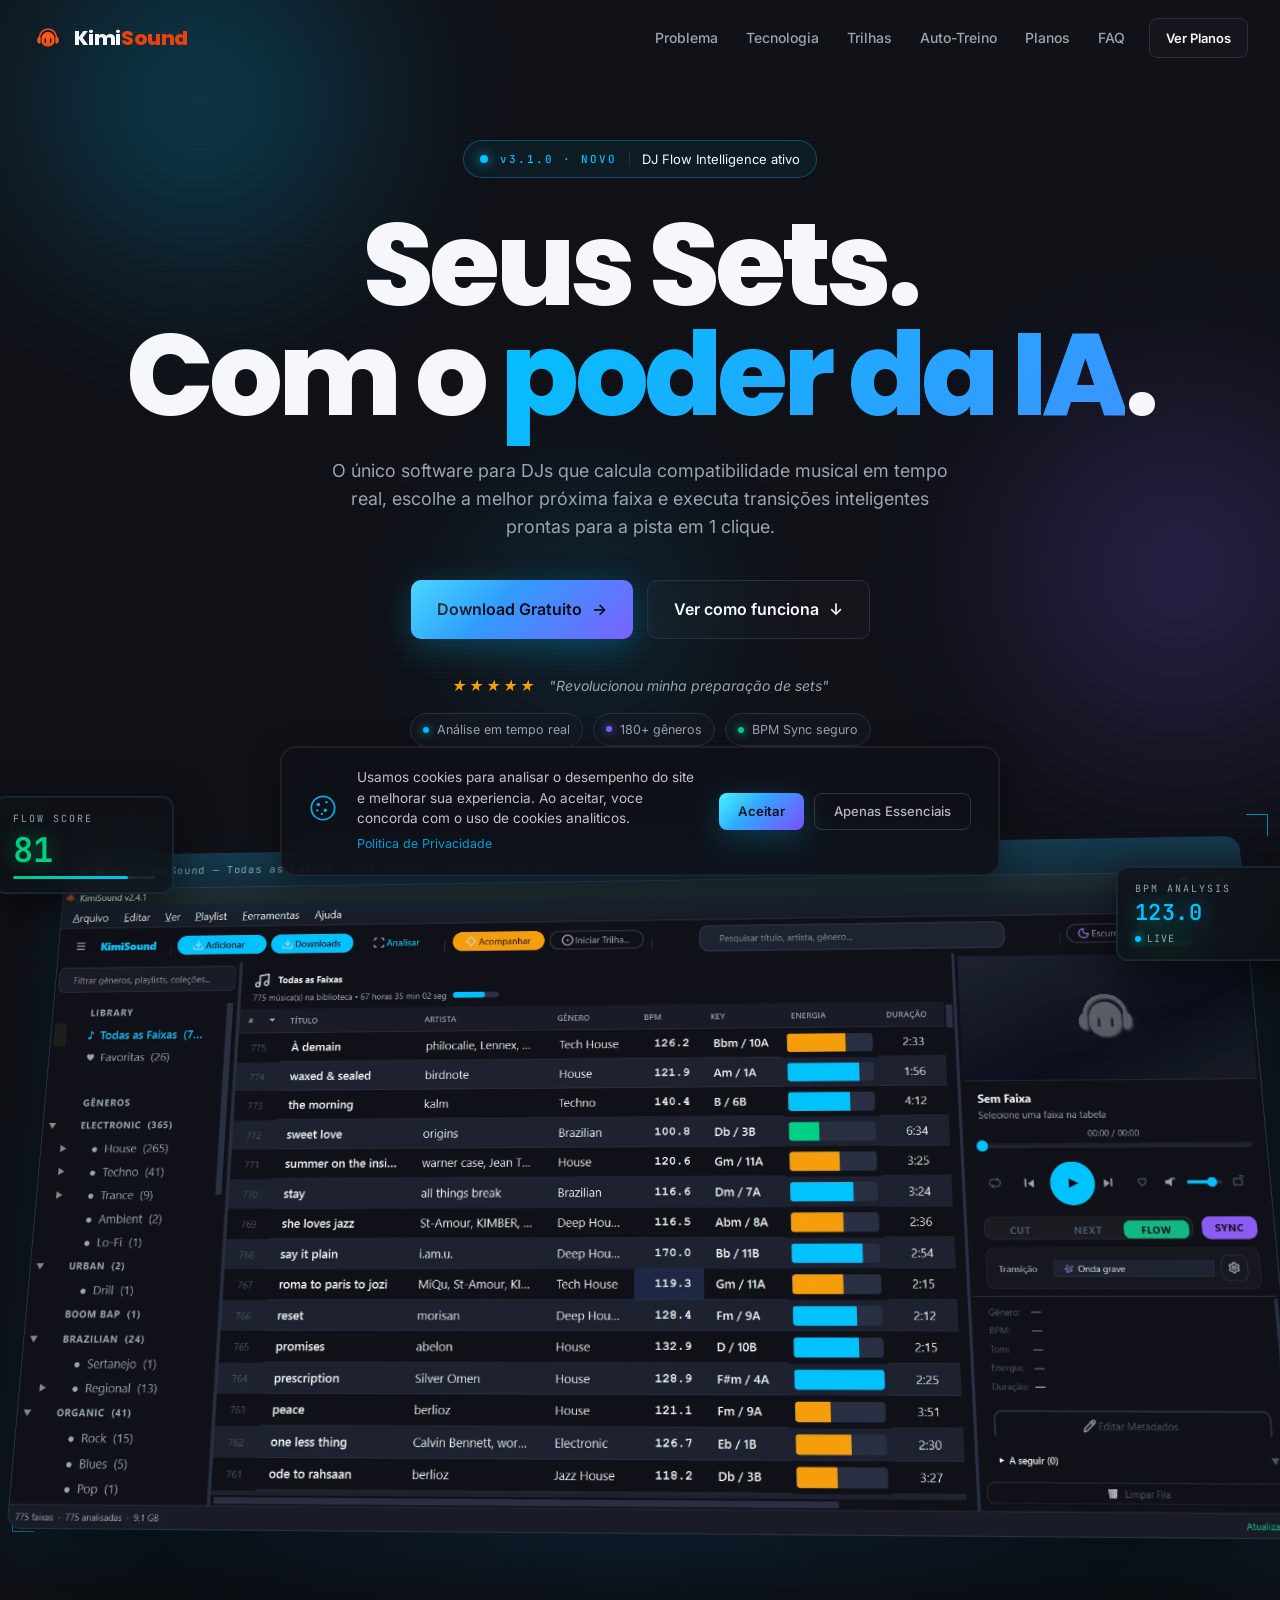
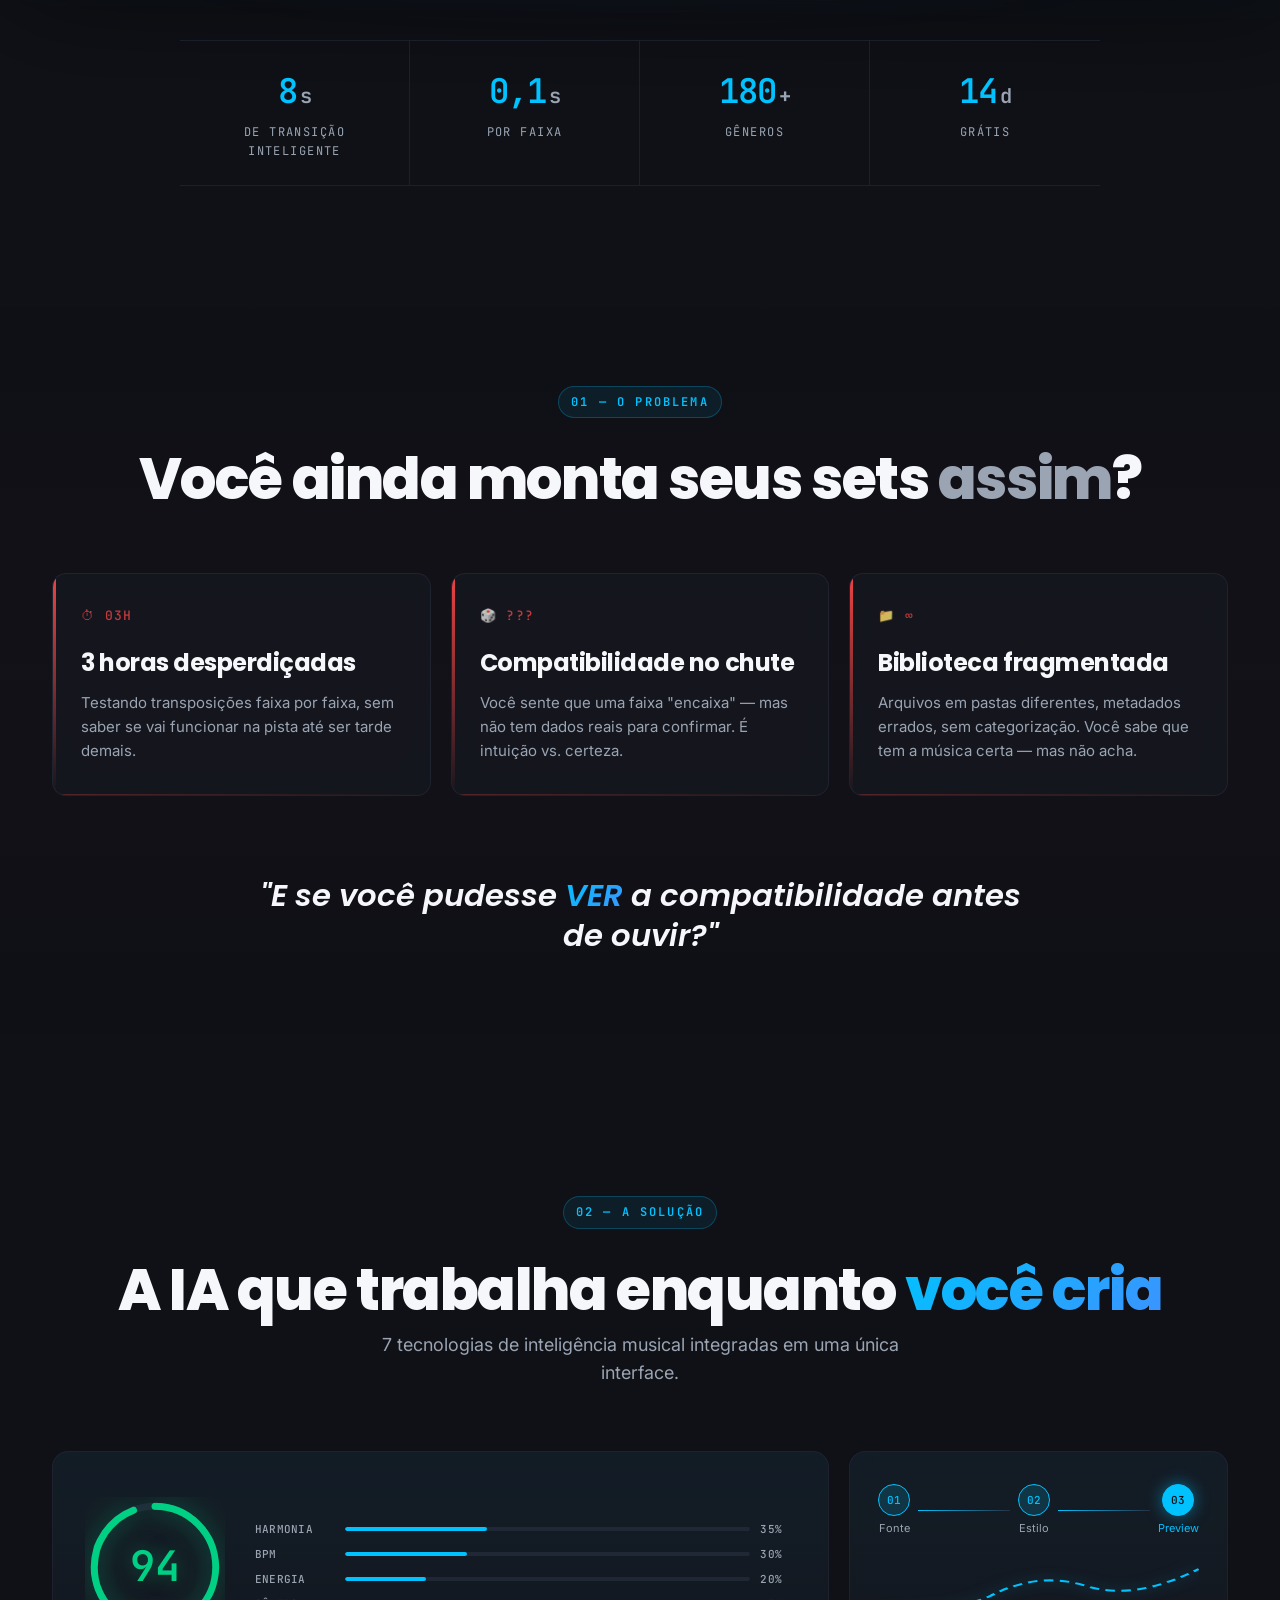
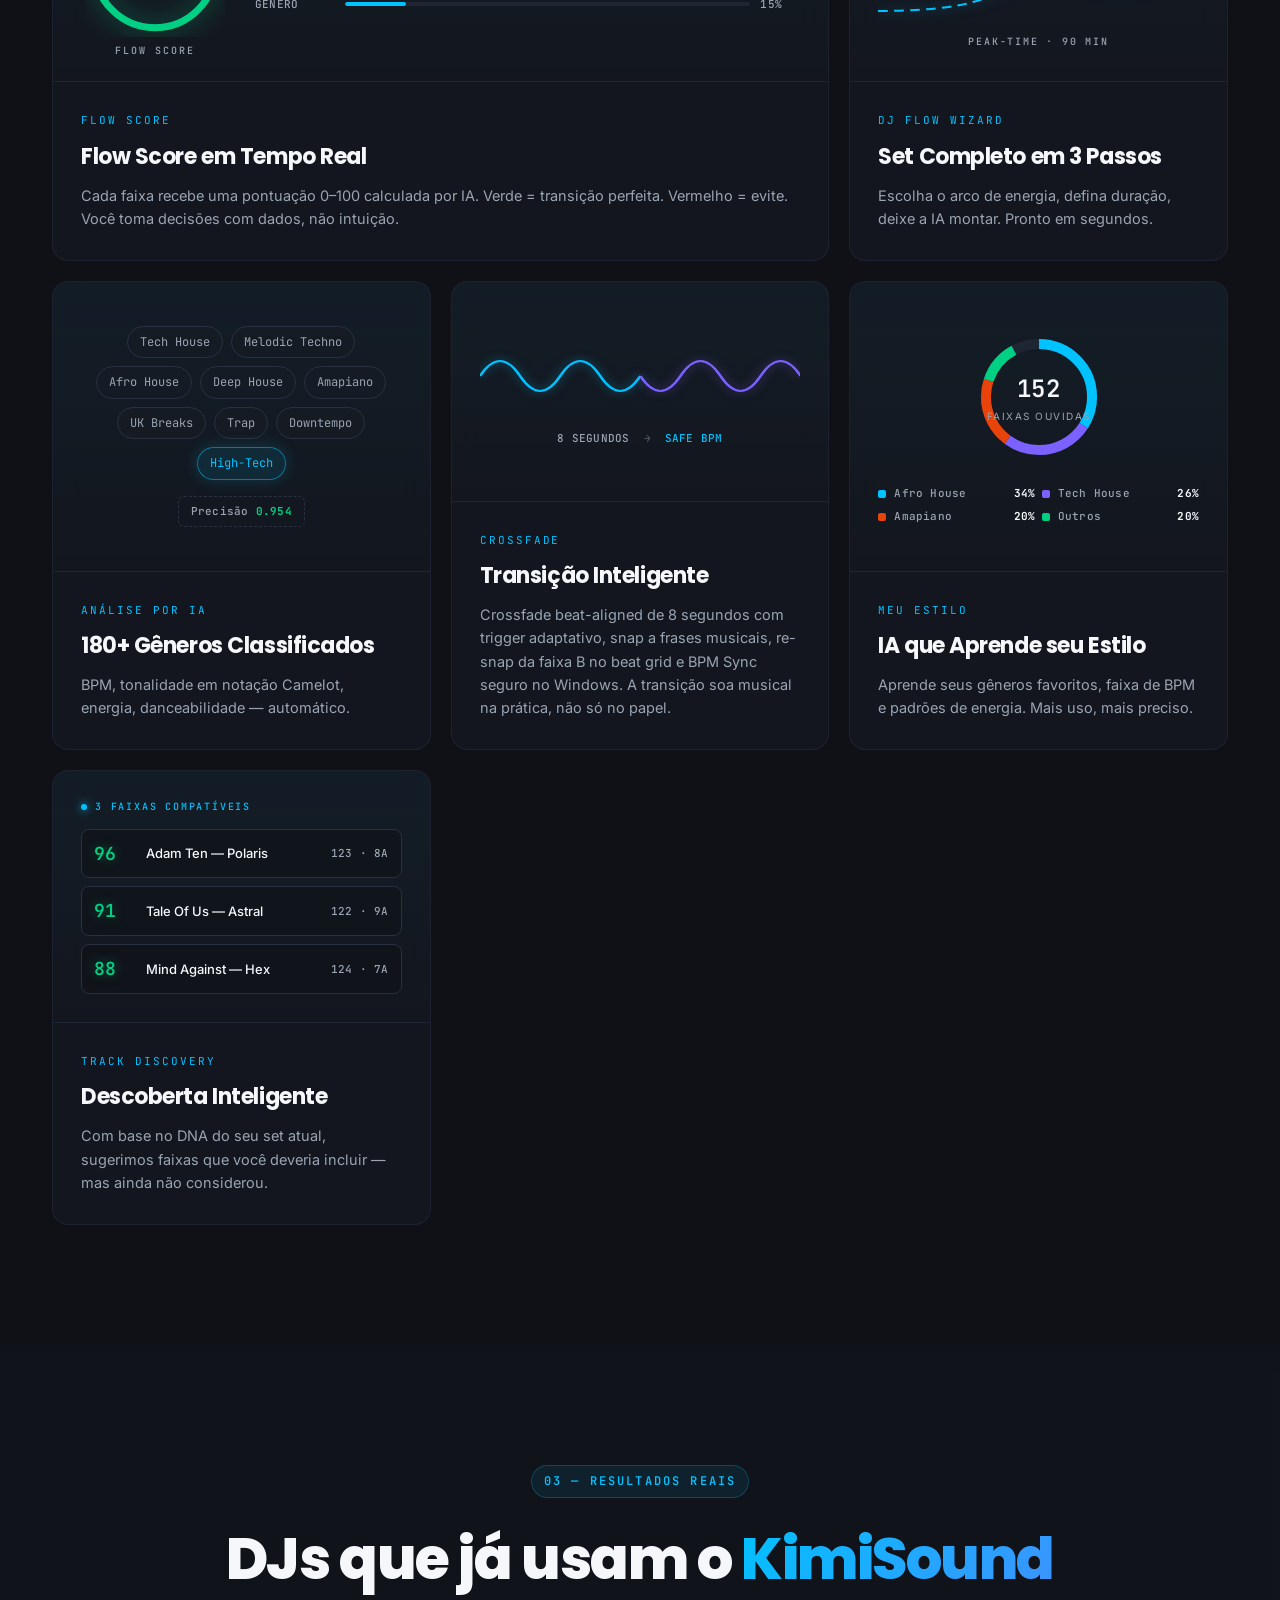
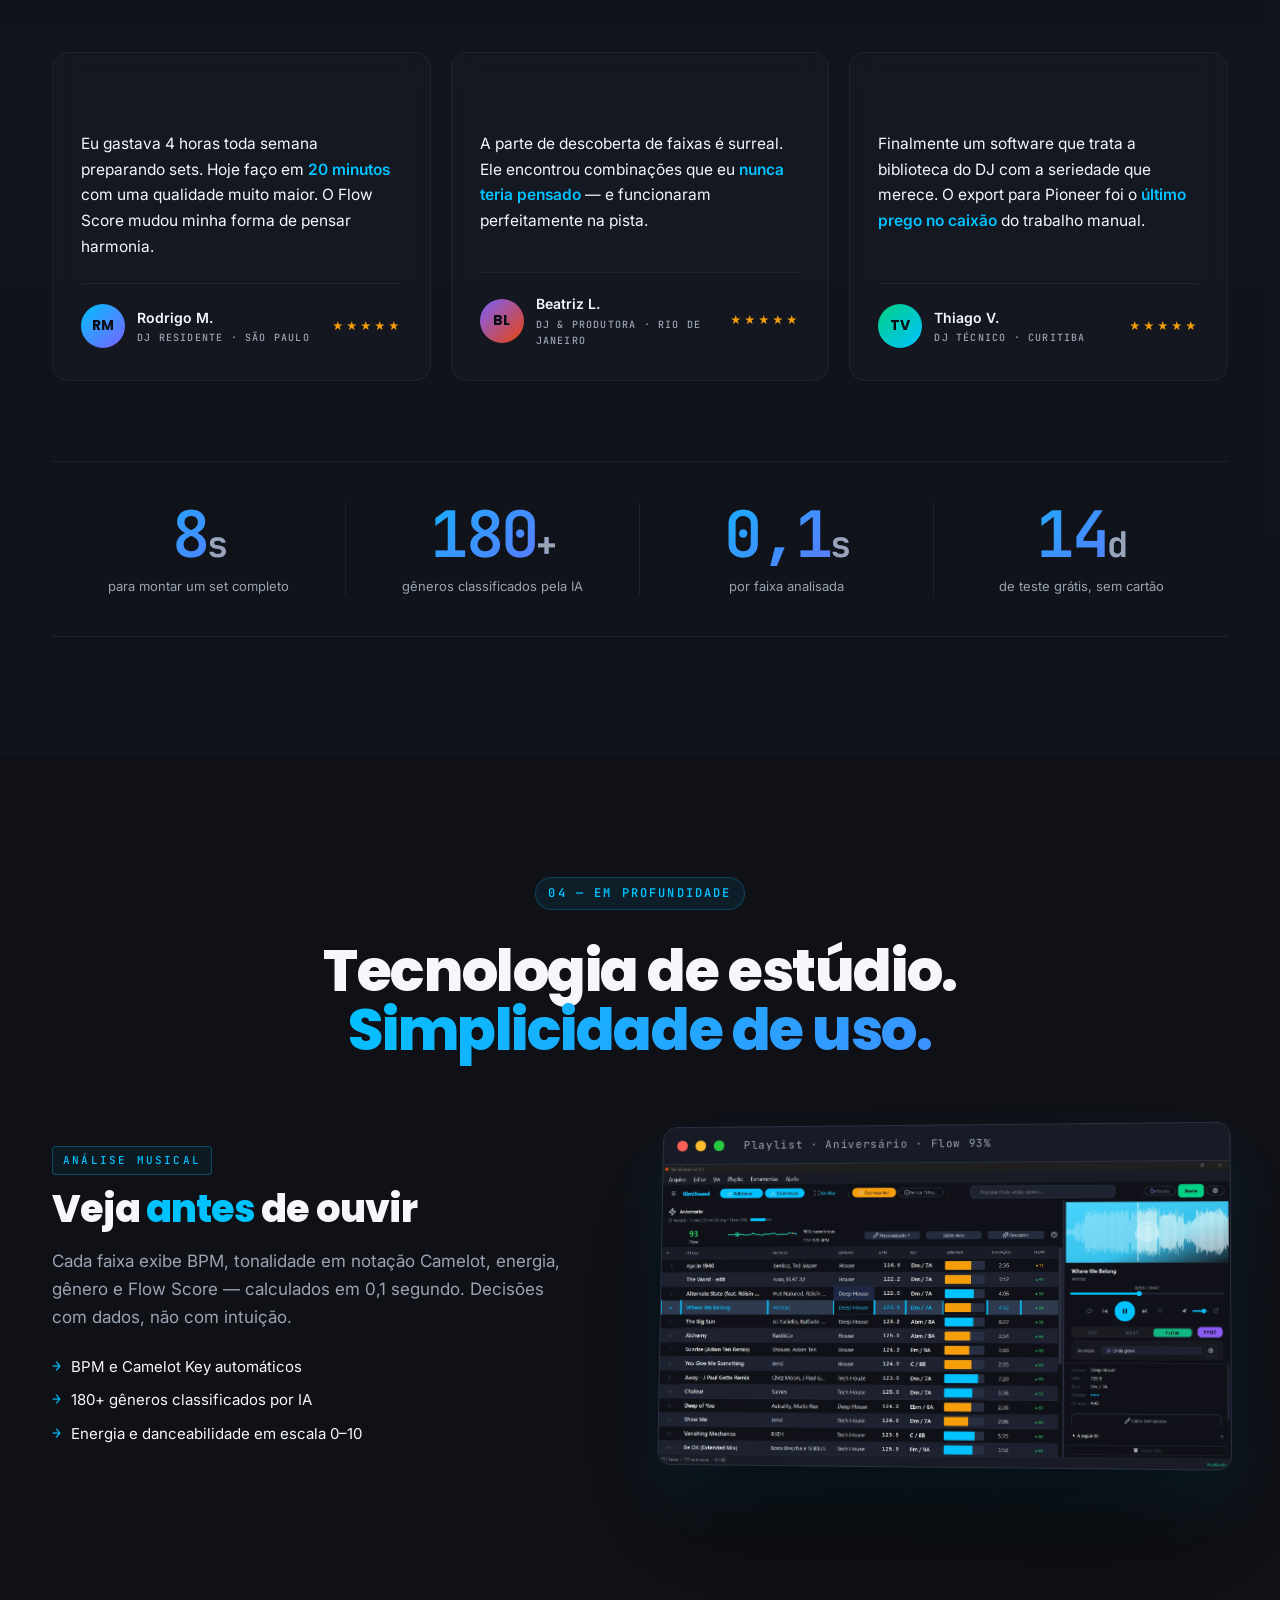
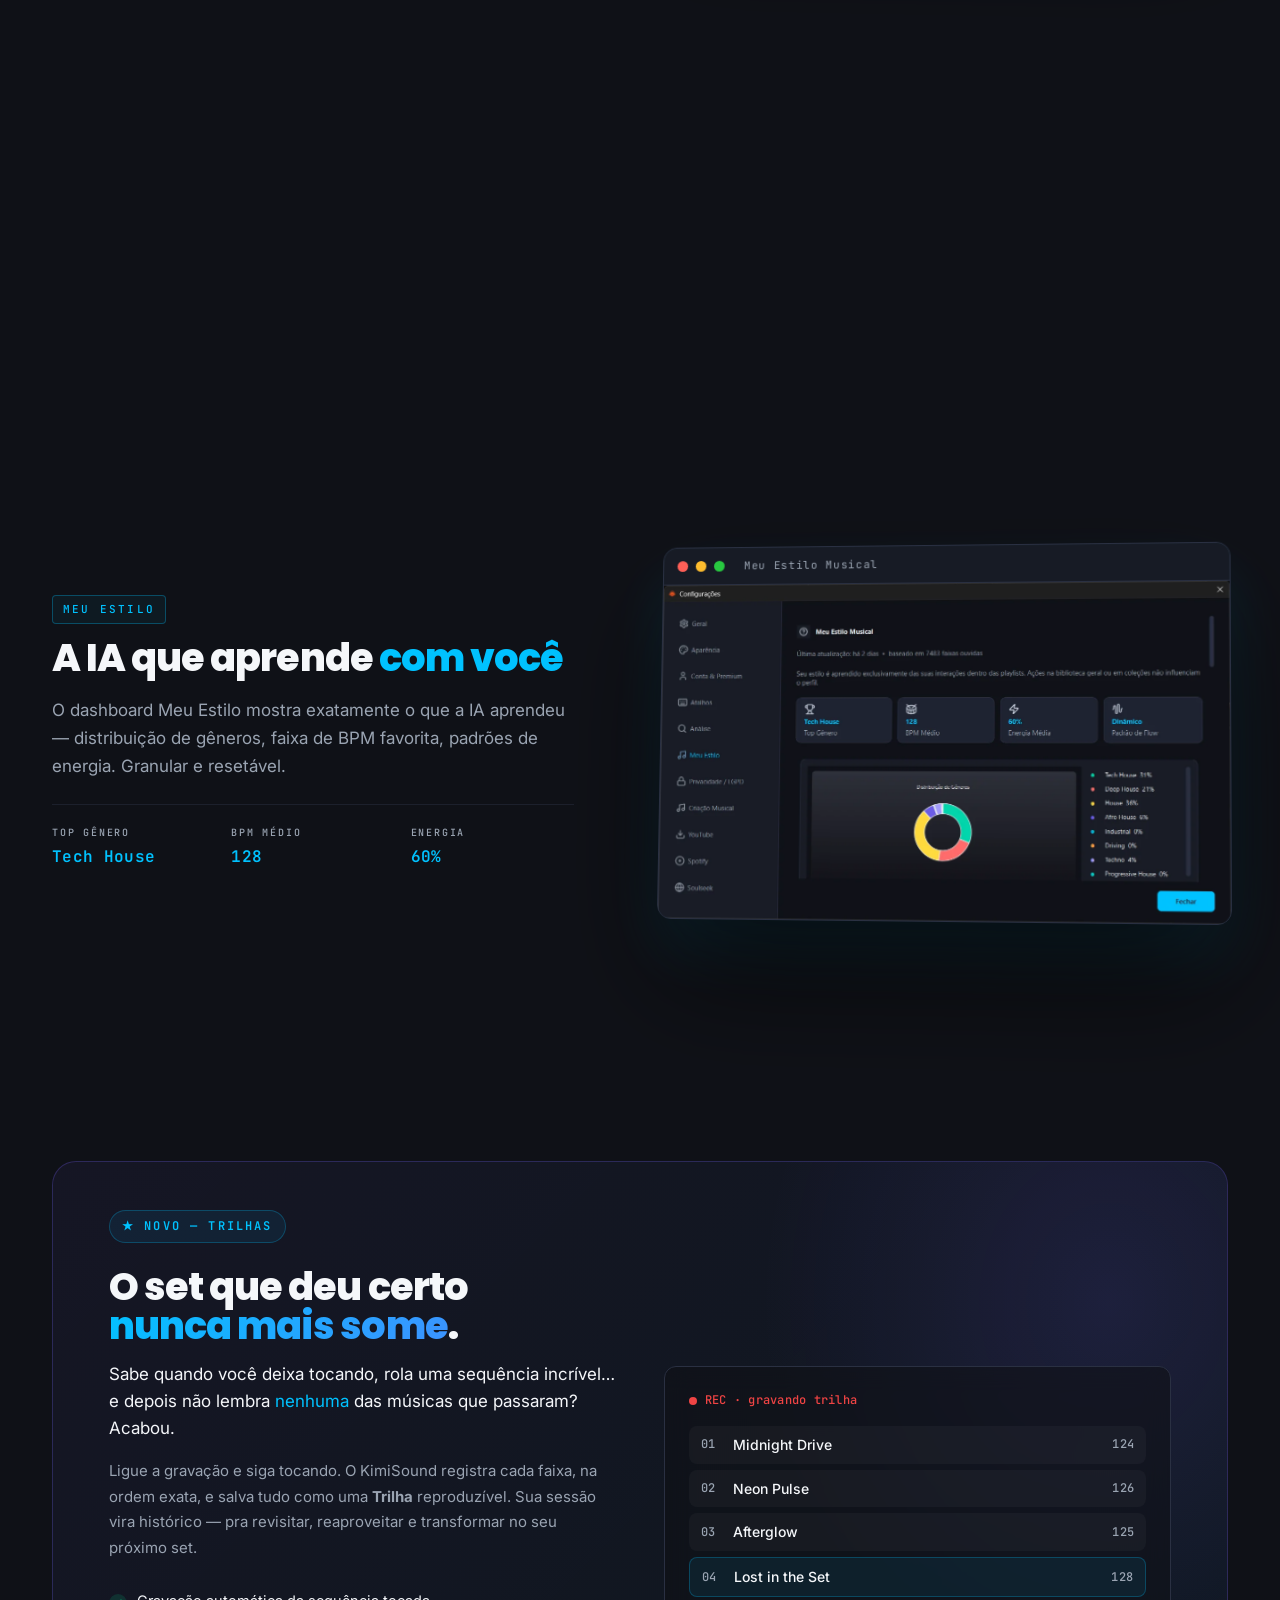
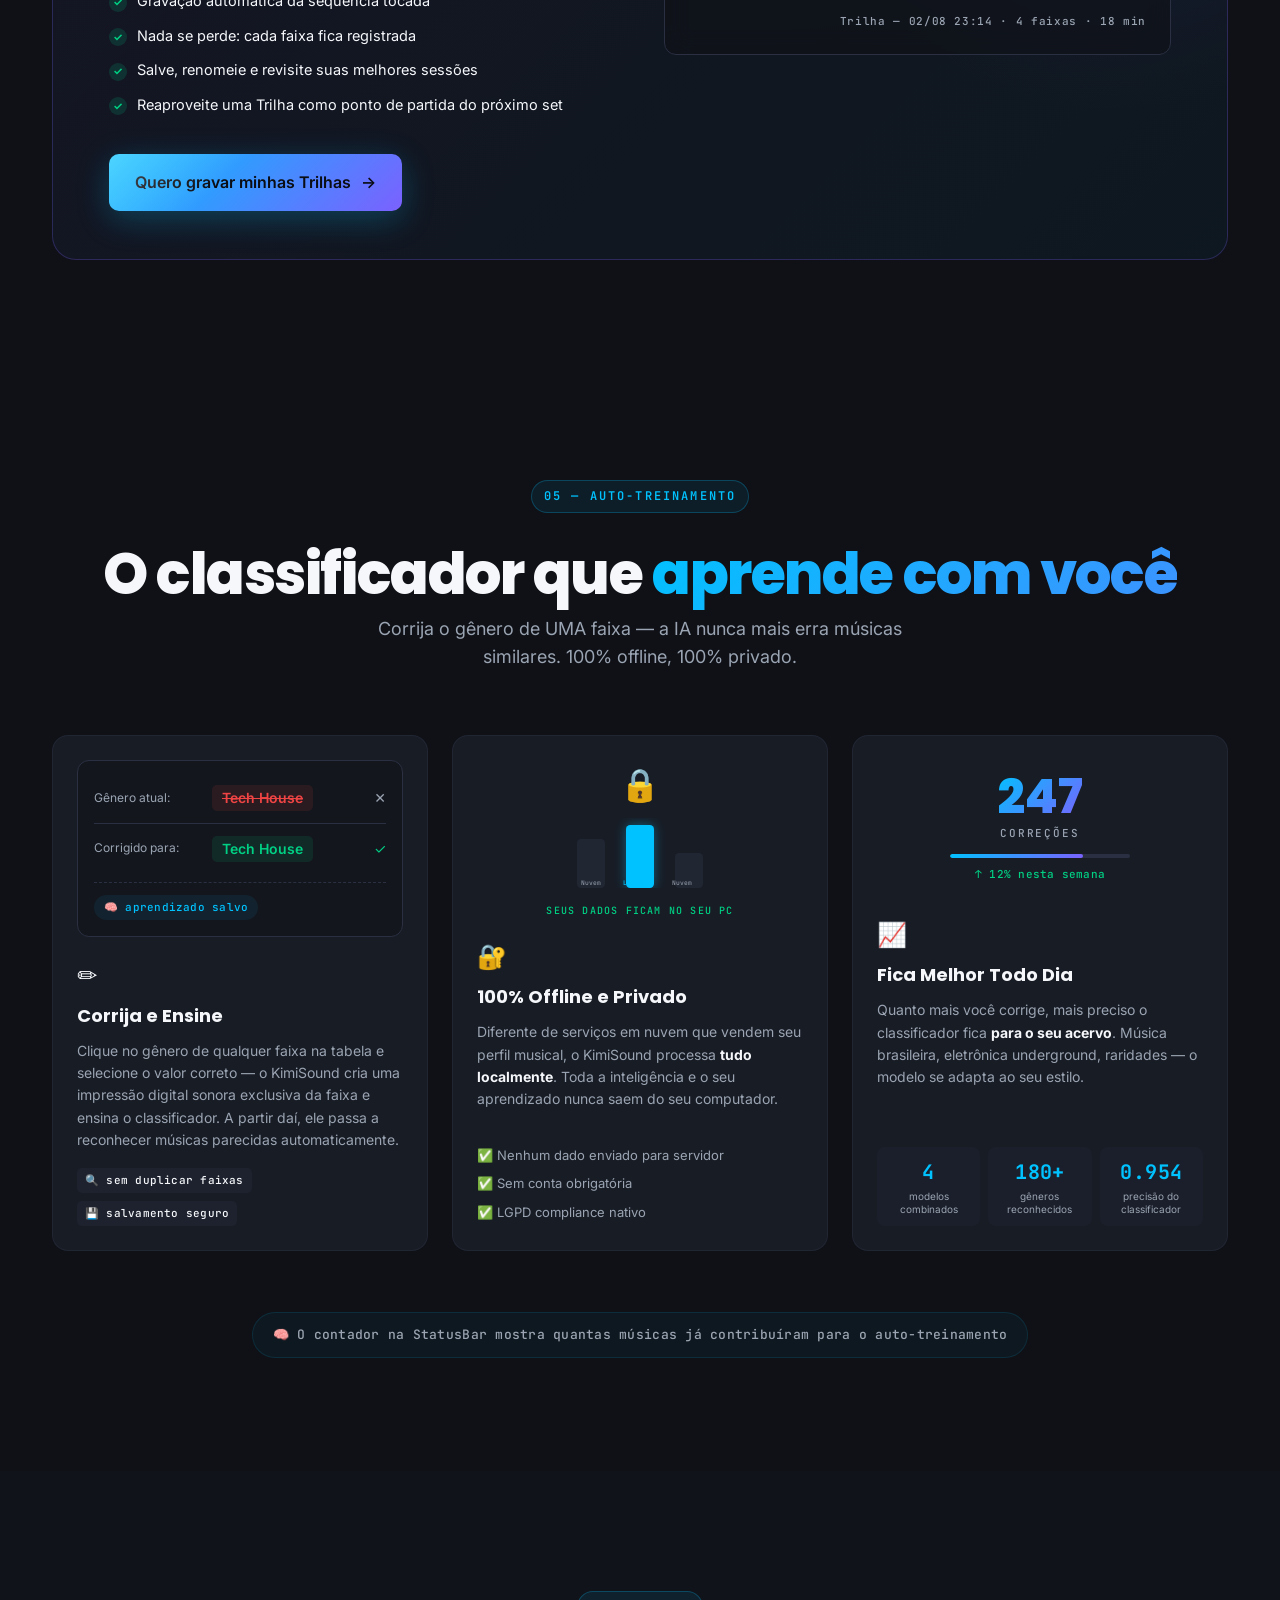
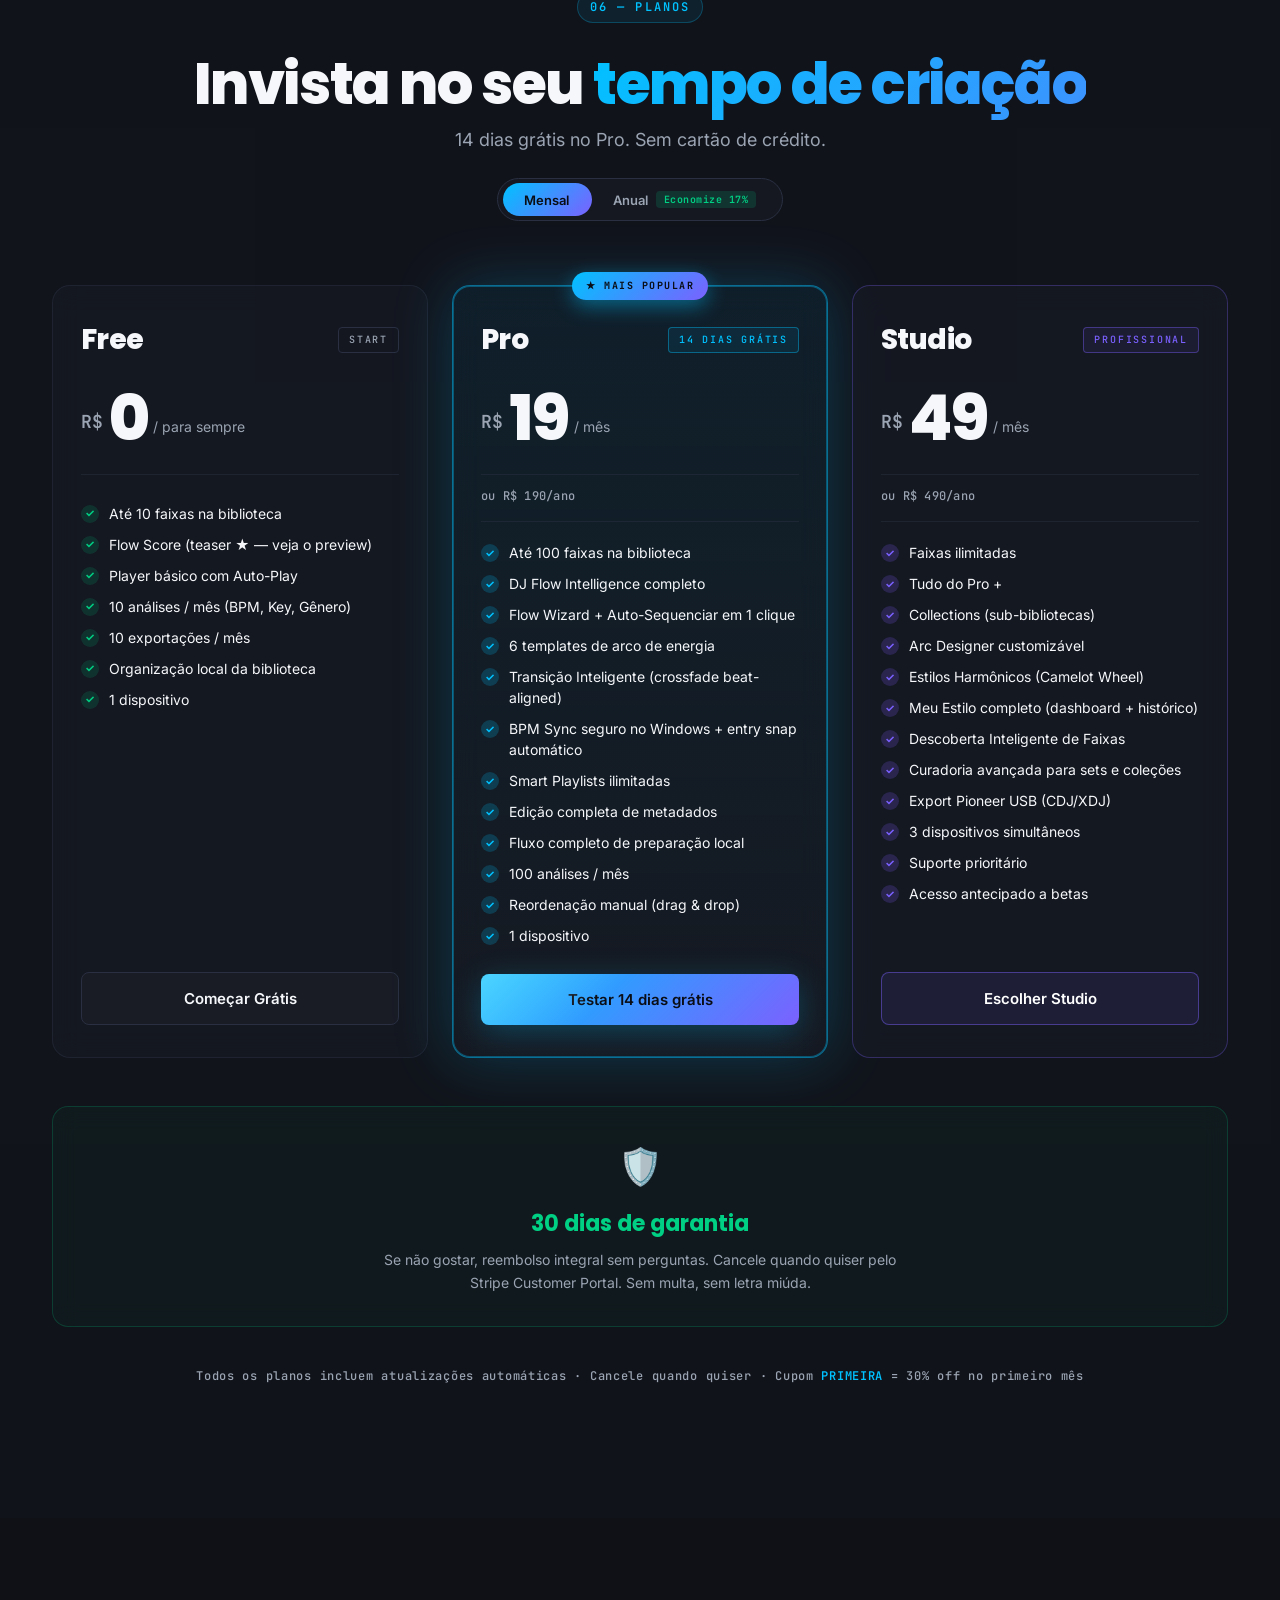
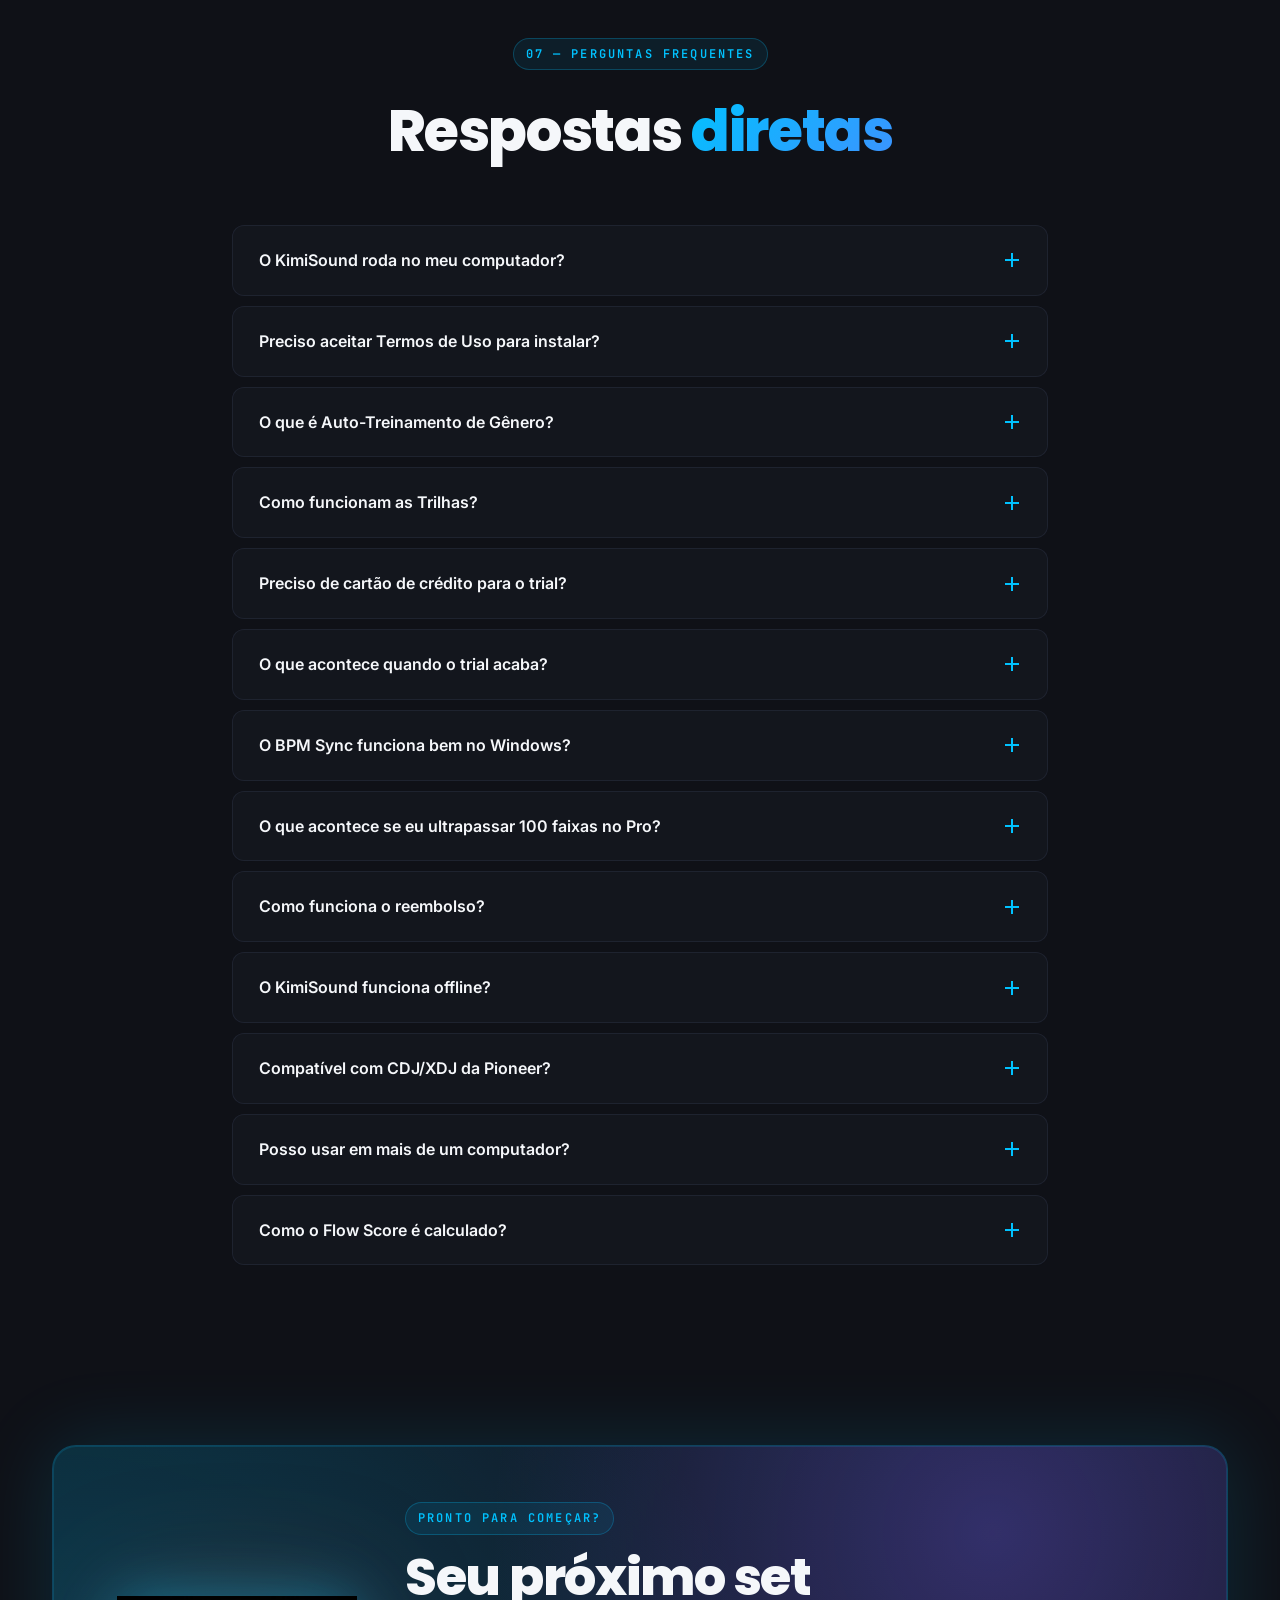
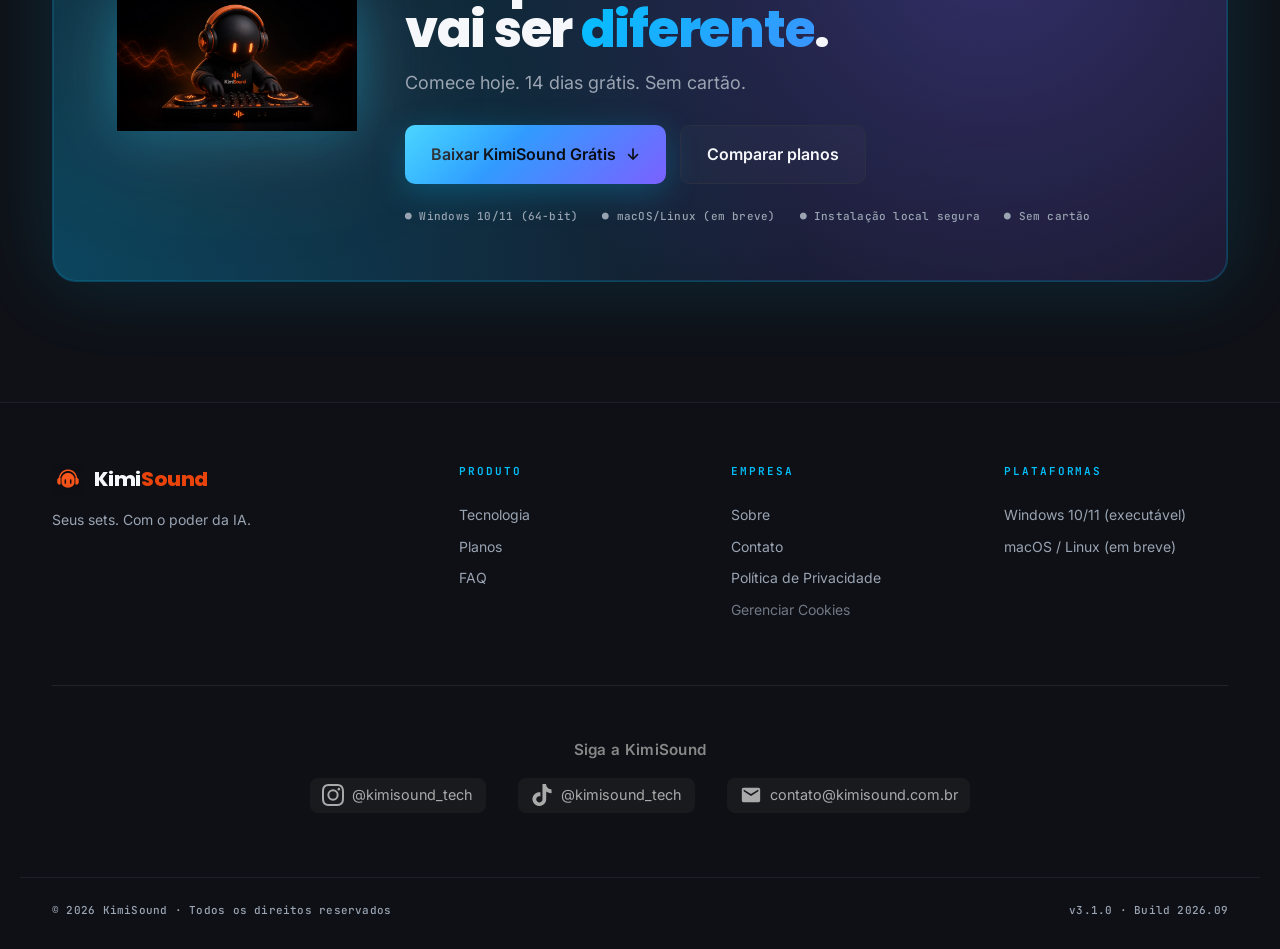
==== index.html @ faf92a6e "chore(release): bump v3.0.1 -> v3.1.0 (links download, badge e footer)" ====
<!doctype html>
<html lang="pt-BR">
<head>
<!-- Google Consent Mode v2 (LGPD compliant) -->
<script>
  window.dataLayer = window.dataLayer || [];
  function gtag(){dataLayer.push(arguments);}
  gtag('consent', 'default', {
    'analytics_storage': 'denied',
    'ad_storage': 'denied',
    'ad_user_data': 'denied',
    'ad_personalization': 'denied',
    'wait_for_update': 500
  });
  gtag('js', new Date());
  gtag('config', 'G-8N0QM0S1VJ', { 'anonymize_ip': true });
</script>
<script async src="https://www.googletagmanager.com/gtag/js?id=G-8N0QM0S1VJ"></script>
<meta charset="utf-8" />
<meta name="viewport" content="width=device-width, initial-scale=1" />
<title>KimiSound — Software Profissional de Gestão de Biblioteca e Mixagem para DJs</title>
<meta name="description" content="KimiSound é um software profissional para DJs com crossfade adaptativo, IA Flow Score, análise offline de 180+ gêneros e exportação de playlists. Gestão inteligente da biblioteca musical." />
<meta property="og:title" content="KimiSound — Software Profissional de Gestão de Biblioteca e Mixagem para DJs" />
<meta property="og:description" content="Crossfade adaptativo, IA Flow Score em tempo real, análise offline de BPM, tonalidade Camelot e 180+ gêneros. A ferramenta definitiva para preparação de sets." />
<meta property="og:type" content="website" />
<meta property="og:url" content="https://kimisound.com" />
<meta property="og:image" content="assets/mascot-icon.png" />
<meta name="twitter:card" content="summary_large_image" />
<link rel="icon" type="image/png" href="assets/mascot-icon.png" />
<link rel="preconnect" href="https://fonts.googleapis.com" />
<link rel="preconnect" href="https://fonts.gstatic.com" crossorigin />
<link rel="preload" as="style" href="https://fonts.googleapis.com/css2?family=Inter:wght@300;400;500;600;700&family=JetBrains+Mono:wght@500;600&family=Poppins:wght@400;600;700;800&display=swap" />
<link href="https://fonts.googleapis.com/css2?family=Inter:wght@300;400;500;600;700&family=JetBrains+Mono:wght@500;600&family=Poppins:wght@400;600;700;800&display=swap" rel="stylesheet" media="print" onload="this.media='all'" />
<noscript><link href="https://fonts.googleapis.com/css2?family=Inter:wght@300;400;500;600;700&family=JetBrains+Mono:wght@500;600&family=Poppins:wght@400;600;700;800&display=swap" rel="stylesheet" /></noscript>
<link rel="stylesheet" href="styles.css" />
  <meta name="theme-color" content="#0F1117" />
</head>
<body>

<!-- floating background atmosphere -->
<div class="atmosphere" aria-hidden="true">
  <div class="grid-overlay"></div>
  <div class="orb orb-cyan"></div>
  <div class="orb orb-purple"></div>
  <div class="orb orb-cyan-sm"></div>
  <div class="scanline"></div>
</div>

<!-- sticky nav -->
<header class="nav" id="nav">
  <a class="brand" href="#top">
    <img loading="lazy" src="assets/mascot-icon.webp" alt="" class="brand-mark" />
    <span class="brand-word"><span class="kimi">Kimi</span><span class="sound">Sound</span></span>
  </a>
  <nav class="nav-links" aria-label="Primário">
    <a href="#problema">Problema</a>
    <a href="#tecnologia">Tecnologia</a>
    <a href="#trilhas">Trilhas</a>
    <a href="#auto-treinamento">Auto-Treino</a>
    <a href="#planos">Planos</a>
    <a href="#faq">FAQ</a>
  </nav>
  <div class="nav-cta">
    <a href="#planos" class="btn btn-ghost btn-sm">Ver Planos</a>
  </div>
  <button class="nav-toggle" aria-label="Menu" id="navToggle">
    <span></span><span></span><span></span>
  </button>
</header>

<main id="top">

<!-- ============ HERO ============ -->
<section class="hero">
  <div class="hero-shell">

    <div class="hero-badge reveal">
      <span class="pulse-dot"></span>
      <span class="mono" id="version-badge">v3.1.0 · NOVO</span>
      <span class="badge-sep"></span>
      <span>DJ Flow Intelligence ativo</span>
    </div>

    <h1 class="hero-headline reveal" style="--d:.05s">
      <span class="line">Seus Sets.</span>
      <span class="line">Com o <span class="grad">poder da IA</span>.</span>
    </h1>

    <p class="hero-sub reveal" style="--d:.15s">
      O único software para DJs que calcula compatibilidade musical
      em tempo real, escolhe a melhor próxima faixa e executa transições
      inteligentes prontas para a pista em 1 clique.
    </p>

    <div class="hero-ctas reveal" style="--d:.25s">
      <a href="https://github.com/victoryan7/landing-page-kimisound/releases/download/v3.1.0/KimiSound-Setup-3.1.0.exe" target="_blank" rel="noopener" class="btn btn-primary btn-lg download-link">
        <span>Download Gratuito</span>
        <span class="btn-arrow">→</span>
      </a>
      <a href="#tecnologia" class="btn btn-ghost btn-lg">Ver como funciona <span class="arr-down">↓</span></a>
    </div>

    <div class="hero-proof reveal" style="--d:.35s">
      <div class="proof-quote">
        <span class="stars">★★★★★</span>
        <span>"Revolucionou minha preparação de sets"</span>
      </div>
      <div class="proof-chips">
        <span class="chip"><span class="chip-dot c-cyan"></span>Análise em tempo real</span>
        <span class="chip"><span class="chip-dot c-purple"></span>180+ gêneros</span>
        <span class="chip"><span class="chip-dot c-green"></span>BPM Sync seguro</span>
      </div>
    </div>

    <!-- hero visual: app screenshot on glow platform -->
    <div class="hero-stage reveal" style="--d:.45s">
      <div class="hero-platform">
        <div class="stage-glow"></div>
        <div class="stage-reflection"></div>

        <!-- corner brackets like mission control viewport -->
        <span class="corner tl"></span>
        <span class="corner tr"></span>
        <span class="corner bl"></span>
        <span class="corner br"></span>

        <!-- floating live readouts -->
        <div class="readout readout-tl">
          <div class="readout-label">FLOW SCORE</div>
          <div class="readout-value" data-counter="81">0</div>
          <div class="readout-bar"><span style="width:81%"></span></div>
        </div>

        <div class="readout readout-tr">
          <div class="readout-label">BPM ANALYSIS</div>
          <div class="readout-value mono small" id="bpmTicker">123.0</div>
          <div class="readout-meta"><span class="dot live"></span>LIVE</div>
        </div>

        <div class="readout readout-br">
          <div class="readout-label">CAMELOT KEY</div>
          <div class="readout-value mono">8A</div>
          <div class="readout-meta">harm. perfeita</div>
        </div>

        <!-- app frame -->
        <div class="app-frame">
          <div class="app-titlebar">
            <span class="tl-dot r"></span><span class="tl-dot y"></span><span class="tl-dot g"></span>
            <span class="tl-title">KimiSound — Todas as Faixas · 775 faixas · 67 horas 35 min</span>
          </div>
          <img fetchpriority="high" src="uploads/01_main_window_all_tracks_dark.webp" alt="Playlist Todas as Faixas com coluna Flow Score por faixa e dados reais" />
          <div class="app-scan"></div>
        </div>
      </div>
    </div>

    <div class="hero-stat-strip reveal" style="--d:.55s">
      <div class="stat">
        <div class="stat-num mono">8<span class="unit">s</span></div>
        <div class="stat-cap">de transição inteligente</div>
      </div>
      <div class="stat">
        <div class="stat-num mono">0,1<span class="unit">s</span></div>
        <div class="stat-cap">por faixa</div>
      </div>
      <div class="stat">
        <div class="stat-num mono">180<span class="unit">+</span></div>
        <div class="stat-cap">gêneros</div>
      </div>
      <div class="stat">
        <div class="stat-num mono">14<span class="unit">d</span></div>
        <div class="stat-cap">grátis</div>
      </div>
    </div>

  </div>
</section>

<!-- ============ PROBLEMA ============ -->
<section class="section problem" id="problema">
  <div class="container">
    <div class="section-head reveal">
      <span class="eyebrow">01 — O Problema</span>
      <h2 class="h2">Você ainda monta seus sets <em>assim</em>?</h2>
    </div>

    <div class="pain-grid">
      <article class="pain reveal">
        <div class="pain-num mono">⏱ 03H</div>
        <h3>3 horas desperdiçadas</h3>
        <p>Testando transposições faixa por faixa, sem saber se vai funcionar na pista até ser tarde demais.</p>
        <div class="pain-bar"></div>
      </article>

      <article class="pain reveal" style="--d:.1s">
        <div class="pain-num mono">🎲 ???</div>
        <h3>Compatibilidade no chute</h3>
        <p>Você sente que uma faixa "encaixa" — mas não tem dados reais para confirmar. É intuição vs. certeza.</p>
        <div class="pain-bar"></div>
      </article>

      <article class="pain reveal" style="--d:.2s">
        <div class="pain-num mono">📁 ∞</div>
        <h3>Biblioteca fragmentada</h3>
        <p>Arquivos em pastas diferentes, metadados errados, sem categorização. Você sabe que tem a música certa — mas não acha.</p>
        <div class="pain-bar"></div>
      </article>
    </div>

    <p class="transition-line reveal">
      "E se você pudesse <span class="grad">VER</span> a compatibilidade antes de ouvir?"
    </p>
  </div>
</section>

<!-- ============ SOLUÇÃO / TECNOLOGIA ============ -->
<section class="section solution" id="tecnologia">
  <div class="container">
    <div class="section-head reveal">
      <span class="eyebrow">02 — A Solução</span>
      <h2 class="h2">A IA que trabalha enquanto <span class="grad">você cria</span></h2>
      <p class="section-sub">7 tecnologias de inteligência musical integradas em uma única interface.</p>
    </div>

    <div class="feature-grid">

      <article class="feat reveal feat-wide">
        <div class="feat-visual feat-flow">
          <div class="flow-circle">
            <svg viewBox="0 0 120 120" class="flow-svg">
              <circle cx="60" cy="60" r="52" class="ring-bg" />
              <circle cx="60" cy="60" r="52" class="ring-fg" id="flowRing" />
            </svg>
            <div class="flow-num"><span data-counter="94">0</span></div>
            <div class="flow-cap mono">FLOW SCORE</div>
          </div>
          <ul class="flow-breakdown mono">
            <li><span>HARMONIA</span><span class="bar"><i style="width:35%"></i></span><span>35%</span></li>
            <li><span>BPM</span><span class="bar"><i style="width:30%"></i></span><span>30%</span></li>
            <li><span>ENERGIA</span><span class="bar"><i style="width:20%"></i></span><span>20%</span></li>
            <li><span>GÊNERO</span><span class="bar"><i style="width:15%"></i></span><span>15%</span></li>
          </ul>
        </div>
        <div class="feat-body">
          <span class="feat-tag">FLOW SCORE</span>
          <h3>Flow Score em Tempo Real</h3>
          <p>Cada faixa recebe uma pontuação 0–100 calculada por IA. Verde = transição perfeita. Vermelho = evite. Você toma decisões com dados, não intuição.</p>
        </div>
      </article>

      <article class="feat reveal" style="--d:.05s">
        <div class="feat-visual feat-wizard">
          <div class="wiz-steps">
            <div class="wiz-step done"><span class="mono">01</span><span>Fonte</span></div>
            <div class="wiz-line"></div>
            <div class="wiz-step done"><span class="mono">02</span><span>Estilo</span></div>
            <div class="wiz-line"></div>
            <div class="wiz-step active"><span class="mono">03</span><span>Preview</span></div>
          </div>
          <div class="wiz-arc">
            <svg viewBox="0 0 200 60" preserveAspectRatio="none">
              <path d="M 0 50 Q 50 50 70 35 Q 100 10 130 25 Q 160 40 200 8" class="arc-line"/>
            </svg>
            <div class="arc-cap mono">PEAK-TIME · 90 MIN</div>
          </div>
        </div>
        <div class="feat-body">
          <span class="feat-tag">DJ FLOW WIZARD</span>
          <h3>Set Completo em 3 Passos</h3>
          <p>Escolha o arco de energia, defina duração, deixe a IA montar. Pronto em segundos.</p>
        </div>
      </article>

      <article class="feat reveal" style="--d:.1s">
        <div class="feat-visual feat-genres">
          <div class="genre-cloud">
            <span class="g g-1">Tech House</span>
            <span class="g g-2">Melodic Techno</span>
            <span class="g g-3">Afro House</span>
            <span class="g g-4">Deep House</span>
            <span class="g g-5">Amapiano</span>
            <span class="g g-6">UK Breaks</span>
            <span class="g g-7">Trap</span>
            <span class="g g-8">Downtempo</span>
            <span class="g g-9 active">High-Tech</span>
          </div>
          <div class="auc-pill mono">Precisão <strong>0.954</strong></div>
        </div>
        <div class="feat-body">
          <span class="feat-tag">ANÁLISE POR IA</span>
          <h3>180+ Gêneros Classificados</h3>
          <p>BPM, tonalidade em notação Camelot, energia, danceabilidade — automático.</p>
        </div>
      </article>

      <article class="feat reveal" style="--d:.15s">
        <div class="feat-visual feat-cross">
          <svg viewBox="0 0 240 80" class="wave-svg" preserveAspectRatio="none">
            <path d="M0 40 Q 15 10, 30 40 T 60 40 T 90 40 T 120 40" class="wave-a"/>
            <path d="M120 40 Q 135 70, 150 40 T 180 40 T 210 40 T 240 40" class="wave-b"/>
          </svg>
          <div class="cross-marks mono">
            <span>8 SEGUNDOS</span>
            <span class="dim">→</span>
            <span class="hl">SAFE BPM</span>
          </div>
        </div>
        <div class="feat-body">
          <span class="feat-tag">CROSSFADE</span>
          <h3>Transição Inteligente</h3>
          <p>Crossfade beat-aligned de 8 segundos com trigger adaptativo, snap a frases musicais, re-snap da faixa B no beat grid e BPM Sync seguro no Windows. A transição soa musical na prática, não só no papel.</p>
        </div>
      </article>

      <article class="feat reveal" style="--d:.2s">
        <div class="feat-visual feat-style">
          <div class="donut">
            <svg viewBox="0 0 42 42">
              <circle cx="21" cy="21" r="15.9155" class="donut-bg"/>
              <circle cx="21" cy="21" r="15.9155" class="donut-seg s1" stroke-dasharray="34 100" stroke-dashoffset="0"/>
              <circle cx="21" cy="21" r="15.9155" class="donut-seg s2" stroke-dasharray="26 100" stroke-dashoffset="-34"/>
              <circle cx="21" cy="21" r="15.9155" class="donut-seg s3" stroke-dasharray="20 100" stroke-dashoffset="-60"/>
              <circle cx="21" cy="21" r="15.9155" class="donut-seg s4" stroke-dasharray="12 100" stroke-dashoffset="-80"/>
            </svg>
            <div class="donut-cap"><span class="mono">152</span><small>faixas ouvidas</small></div>
          </div>
          <ul class="legend mono">
            <li><i class="sw s1"></i>Afro House <b>34%</b></li>
            <li><i class="sw s2"></i>Tech House <b>26%</b></li>
            <li><i class="sw s3"></i>Amapiano <b>20%</b></li>
            <li><i class="sw s4"></i>Outros <b>20%</b></li>
          </ul>
        </div>
        <div class="feat-body">
          <span class="feat-tag">MEU ESTILO</span>
          <h3>IA que Aprende seu Estilo</h3>
          <p>Aprende seus gêneros favoritos, faixa de BPM e padrões de energia. Mais uso, mais preciso.</p>
        </div>
      </article>

      <article class="feat reveal" style="--d:.25s">
        <div class="feat-visual feat-discover">
          <div class="suggest">
            <div class="sug-head mono"><span class="dot live"></span>3 FAIXAS COMPATÍVEIS</div>
            <div class="sug-row">
              <span class="sug-score">96</span>
              <span class="sug-title">Adam Ten — Polaris</span>
              <span class="sug-meta mono">123 · 8A</span>
            </div>
            <div class="sug-row">
              <span class="sug-score">91</span>
              <span class="sug-title">Tale Of Us — Astral</span>
              <span class="sug-meta mono">122 · 9A</span>
            </div>
            <div class="sug-row">
              <span class="sug-score">88</span>
              <span class="sug-title">Mind Against — Hex</span>
              <span class="sug-meta mono">124 · 7A</span>
            </div>
          </div>
        </div>
        <div class="feat-body">
          <span class="feat-tag">TRACK DISCOVERY</span>
          <h3>Descoberta Inteligente</h3>
          <p>Com base no DNA do seu set atual, sugerimos faixas que você deveria incluir — mas ainda não considerou.</p>
        </div>
      </article>

    </div>
  </div>
</section>

<!-- ============ SOCIAL PROOF + STATS ============ -->
<section class="section testimonials" id="depoimentos">
  <div class="container">
    <div class="section-head reveal">
      <span class="eyebrow">03 — Resultados Reais</span>
      <h2 class="h2">DJs que já usam o <span class="grad">KimiSound</span></h2>
    </div>

    <div class="testi-grid">
      <article class="testi reveal">
        <div class="quote-mark">"</div>
        <p>Eu gastava 4 horas toda semana preparando sets. Hoje faço em <strong>20 minutos</strong> com uma qualidade muito maior. O Flow Score mudou minha forma de pensar harmonia.</p>
        <footer>
          <div class="avatar" style="--c1:#00C2FF;--c2:#7B61FF">RM</div>
          <div>
            <div class="who">Rodrigo M.</div>
            <div class="role mono">DJ RESIDENTE · SÃO PAULO</div>
          </div>
          <div class="stars">★★★★★</div>
        </footer>
      </article>

      <article class="testi reveal" style="--d:.1s">
        <div class="quote-mark">"</div>
        <p>A parte de descoberta de faixas é surreal. Ele encontrou combinações que eu <strong>nunca teria pensado</strong> — e funcionaram perfeitamente na pista.</p>
        <footer>
          <div class="avatar" style="--c1:#7B61FF;--c2:#E8430A">BL</div>
          <div>
            <div class="who">Beatriz L.</div>
            <div class="role mono">DJ & PRODUTORA · RIO DE JANEIRO</div>
          </div>
          <div class="stars">★★★★★</div>
        </footer>
      </article>

      <article class="testi reveal" style="--d:.2s">
        <div class="quote-mark">"</div>
        <p>Finalmente um software que trata a biblioteca do DJ com a seriedade que merece. O export para Pioneer foi o <strong>último prego no caixão</strong> do trabalho manual.</p>
        <footer>
          <div class="avatar" style="--c1:#00D084;--c2:#00C2FF">TV</div>
          <div>
            <div class="who">Thiago V.</div>
            <div class="role mono">DJ TÉCNICO · CURITIBA</div>
          </div>
          <div class="stars">★★★★★</div>
        </footer>
      </article>
    </div>

    <div class="bigstats reveal">
      <div class="bs">
        <div class="bs-num mono"><span data-counter="8">0</span><span class="bs-unit">s</span></div>
        <div class="bs-cap">para montar um set completo</div>
      </div>
      <div class="bs">
        <div class="bs-num mono"><span data-counter="180">0</span><span class="bs-unit">+</span></div>
        <div class="bs-cap">gêneros classificados pela IA</div>
      </div>
      <div class="bs">
        <div class="bs-num mono">0,<span data-counter="1">0</span><span class="bs-unit">s</span></div>
        <div class="bs-cap">por faixa analisada</div>
      </div>
      <div class="bs">
        <div class="bs-num mono"><span data-counter="14">0</span><span class="bs-unit">d</span></div>
        <div class="bs-cap">de teste grátis, sem cartão</div>
      </div>
    </div>

  </div>
</section>

<!-- ============ DEEP DIVE ============ -->
<section class="section deepdive">
  <div class="container">
    <div class="section-head reveal">
      <span class="eyebrow">04 — Em Profundidade</span>
      <h2 class="h2">Tecnologia de estúdio.<br/><span class="grad">Simplicidade de uso.</span></h2>
    </div>

    <div class="dd-row reveal">
      <div class="dd-text">
        <span class="dd-label mono">ANÁLISE MUSICAL</span>
        <h3>Veja <em>antes</em> de ouvir</h3>
        <p>Cada faixa exibe BPM, tonalidade em notação Camelot, energia, gênero e Flow Score — calculados em 0,1 segundo. Decisões com dados, não com intuição.</p>
        <ul class="dd-list">
          <li><span class="mono">→</span>BPM e Camelot Key automáticos</li>
          <li><span class="mono">→</span>180+ gêneros classificados por IA</li>
          <li><span class="mono">→</span>Energia e danceabilidade em escala 0–10</li>
        </ul>
      </div>
      <div class="dd-image">
        <div class="app-frame app-frame-tilt">
          <div class="app-titlebar"><span class="tl-dot r"></span><span class="tl-dot y"></span><span class="tl-dot g"></span><span class="tl-title">Playlist · Aniversário · Flow 93%</span></div>
          <img loading="lazy" src="assets/app-playlist-flow.webp" alt="Playlist real com Flow Score por faixa e registros" />
          <div class="dd-glow"></div>
        </div>
      </div>
    </div>

    <div class="dd-row dd-flip reveal">
      <div class="dd-text">
        <span class="dd-label mono">DJ FLOW WIZARD</span>
        <h3>Do caos ao set <span class="grad">em 3 cliques</span></h3>
        <p>Selecione o template de energia — Warm-Up gradual, Peak-Time explosivo, Festival épico, After-Hours hipnótico. A IA seleciona, ordena e calibra as transições, incluindo o ponto certo de entrada da próxima faixa.</p>
        <div class="dd-templates">
          <span class="tmpl">Warm-Up</span>
          <span class="tmpl active">Peak-Time</span>
          <span class="tmpl">Festival</span>
          <span class="tmpl">After-Hours</span>
        </div>
      </div>
      <div class="dd-image">
        <div class="app-frame app-frame-tilt flip">
          <div class="app-titlebar"><span class="tl-dot r"></span><span class="tl-dot y"></span><span class="tl-dot g"></span><span class="tl-title">DJ Flow Wizard · Etapa 3 de 3</span></div>
          <img loading="lazy" src="uploads/21_dj_flow_wizard_step3_dark.webp" alt="Wizard preview e confirmação" />
          <div class="dd-glow purple"></div>
        </div>
      </div>
    </div>

    <div class="dd-row reveal">
      <div class="dd-text">
        <span class="dd-label mono">MEU ESTILO</span>
        <h3>A IA que aprende <em>com você</em></h3>
        <p>O dashboard Meu Estilo mostra exatamente o que a IA aprendeu — distribuição de gêneros, faixa de BPM favorita, padrões de energia. Granular e resetável.</p>
        <div class="dd-meta mono">
          <div><span>TOP GÊNERO</span><strong>Tech House</strong></div>
          <div><span>BPM MÉDIO</span><strong>128</strong></div>
          <div><span>ENERGIA</span><strong>60%</strong></div>
        </div>
      </div>
      <div class="dd-image">
        <div class="app-frame app-frame-tilt">
          <div class="app-titlebar"><span class="tl-dot r"></span><span class="tl-dot y"></span><span class="tl-dot g"></span><span class="tl-title">Meu Estilo Musical</span></div>
          <img loading="lazy" src="uploads/46_settings_meuestilo_dashboard_dark.webp" alt="Dashboard Meu Estilo Musical com registros reais" />
          <div class="dd-glow"></div>
        </div>
      </div>
    </div>
  </div>
</section>

<!-- ============ TRILHAS (destaque NOVO) ============ -->
<section class="section trilhas" id="trilhas">
  <div class="container">
    <div class="trilhas-card reveal">
      <div class="trilhas-glow" aria-hidden="true"></div>
      <div class="trilhas-text">
        <span class="eyebrow trilhas-eyebrow">★ NOVO — Trilhas</span>
        <h2 class="h2">O set que deu certo <span class="grad">nunca mais some</span>.</h2>
        <p class="trilhas-lead">
          Sabe quando você deixa tocando, rola uma sequência incrível… e depois
          não lembra <em>nenhuma</em> das músicas que passaram? Acabou.
        </p>
        <p class="trilhas-body">
          Ligue a gravação e siga tocando. O KimiSound registra cada faixa, na
          ordem exata, e salva tudo como uma <strong>Trilha</strong> reproduzível.
          Sua sessão vira histórico — pra revisitar, reaproveitar e transformar
          no seu próximo set.
        </p>
        <ul class="trilhas-points">
          <li><span class="ck">✓</span>Gravação automática da sequência tocada</li>
          <li><span class="ck">✓</span>Nada se perde: cada faixa fica registrada</li>
          <li><span class="ck">✓</span>Salve, renomeie e revisite suas melhores sessões</li>
          <li><span class="ck">✓</span>Reaproveite uma Trilha como ponto de partida do próximo set</li>
        </ul>
        <a href="#planos" class="btn btn-primary btn-lg">Quero gravar minhas Trilhas <span class="btn-arrow">→</span></a>
      </div>
      <div class="trilhas-visual" aria-hidden="true">
        <div class="trk-rec"><span class="trk-dot"></span><span class="mono">REC · gravando trilha</span></div>
        <ul class="trk-list">
          <li class="trk-item"><span class="trk-i mono">01</span><span class="trk-name">Midnight Drive</span><span class="trk-bpm mono">124</span></li>
          <li class="trk-item"><span class="trk-i mono">02</span><span class="trk-name">Neon Pulse</span><span class="trk-bpm mono">126</span></li>
          <li class="trk-item"><span class="trk-i mono">03</span><span class="trk-name">Afterglow</span><span class="trk-bpm mono">125</span></li>
          <li class="trk-item live"><span class="trk-i mono">04</span><span class="trk-name">Lost in the Set</span><span class="trk-bpm mono">128</span></li>
        </ul>
        <div class="trk-foot mono">Trilha — 02/08 23:14 · 4 faixas · 18 min</div>
      </div>
    </div>
  </div>
</section>

<!-- ============ AUTO-TREINAMENTO ============ -->
<section class="section self-train" id="auto-treinamento">
  <div class="container">
    <div class="section-head reveal">
      <span class="eyebrow">05 — Auto-Treinamento</span>
      <h2 class="h2">O classificador que <span class="grad">aprende com você</span></h2>
      <p class="section-sub">Corrija o gênero de UMA faixa — a IA nunca mais erra músicas similares. 100% offline, 100% privado.</p>
    </div>

    <div class="st-grid">

      <article class="st-card reveal">
        <div class="st-visual">
          <div class="st-demo">
            <div class="st-demo-row">
              <span class="st-demo-label">Gênero atual:</span>
              <span class="st-demo-value wrong">Tech House</span>
              <span class="st-demo-arrow">✕</span>
            </div>
            <div class="st-demo-row corrected">
              <span class="st-demo-label">Corrigido para:</span>
              <span class="st-demo-value right">Tech House</span>
              <span class="st-demo-arrow check">✓</span>
            </div>
            <div class="st-demo-feedback">
              <span class="mono st-badge">🧠 aprendizado salvo</span>
            </div>
          </div>
        </div>
        <div class="st-body">
          <span class="st-icon">✏️</span>
          <h3>Corrija e Ensine</h3>
          <p>Clique no gênero de qualquer faixa na tabela e selecione o valor correto — o KimiSound cria uma impressão digital sonora exclusiva da faixa e ensina o classificador. A partir daí, ele passa a reconhecer músicas parecidas automaticamente.</p>
          <div class="st-tech mono">
            <span>🔍 sem duplicar faixas</span>
            <span>💾 salvamento seguro</span>
          </div>
        </div>
      </article>

      <article class="st-card reveal" style="--d:.1s">
        <div class="st-visual">
          <div class="st-privacy">
            <div class="st-privacy-icon">🔒</div>
            <div class="st-privacy-graph">
              <svg viewBox="0 0 200 100" class="st-privacy-svg">
                <rect x="10" y="30" width="40" height="70" rx="6" class="bar-cloud" />
                <rect x="80" y="10" width="40" height="90" rx="6" class="bar-local active" />
                <rect x="150" y="50" width="40" height="50" rx="6" class="bar-cloud" />
                <text x="30" y="96" class="bar-label">Nuvem</text>
                <text x="90" y="96" class="bar-label local">Local</text>
                <text x="160" y="96" class="bar-label">Nuvem</text>
              </svg>
            </div>
            <div class="st-privacy-tag mono">SEUS DADOS FICAM NO SEU PC</div>
          </div>
        </div>
        <div class="st-body">
          <span class="st-icon">🔐</span>
          <h3>100% Offline e Privado</h3>
          <p>Diferente de serviços em nuvem que vendem seu perfil musical, o KimiSound processa <strong>tudo localmente</strong>. Toda a inteligência e o seu aprendizado nunca saem do seu computador.</p>
          <ul class="st-list">
            <li>✅ Nenhum dado enviado para servidor</li>
            <li>✅ Sem conta obrigatória</li>
            <li>✅ LGPD compliance nativo</li>
          </ul>
        </div>
      </article>

      <article class="st-card reveal" style="--d:.2s">
        <div class="st-visual">
          <div class="st-counter-demo">
            <div class="st-counter-ring">
              <span class="st-counter-num" data-counter="247">0</span>
              <span class="st-counter-label mono">CORREÇÕES</span>
            </div>
            <div class="st-counter-bar">
              <div class="st-counter-fill" style="width:74%"></div>
            </div>
            <div class="st-counter-meta mono">↑ 12% nesta semana</div>
          </div>
        </div>
        <div class="st-body">
          <span class="st-icon">📈</span>
          <h3>Fica Melhor Todo Dia</h3>
          <p>Quanto mais você corrige, mais preciso o classificador fica <strong>para o seu acervo</strong>. Música brasileira, eletrônica underground, raridades — o modelo se adapta ao seu estilo.</p>
          <div class="st-metrics">
            <div class="st-metric">
              <span class="st-metric-num mono">4</span>
              <span class="st-metric-cap">modelos combinados</span>
            </div>
            <div class="st-metric">
              <span class="st-metric-num mono">180+</span>
              <span class="st-metric-cap">gêneros reconhecidos</span>
            </div>
            <div class="st-metric">
              <span class="st-metric-num mono">0.954</span>
              <span class="st-metric-cap">precisão do classificador</span>
            </div>
          </div>
        </div>
      </article>

    </div>

    <div class="st-cta reveal" style="--d:.3s">
      <p class="mono">🧠 O contador na StatusBar mostra quantas músicas já contribuíram para o auto-treinamento</p>
    </div>
  </div>
</section>

<!-- ============ PRICING ============ -->
<section class="section pricing" id="planos">
  <div class="container">
    <div class="section-head reveal">
      <span class="eyebrow">06 — Planos</span>
      <h2 class="h2">Invista no seu <span class="grad">tempo de criação</span></h2>
      <p class="section-sub">14 dias grátis no Pro. Sem cartão de crédito.</p>

      <div class="toggle reveal" style="--d:.1s" role="tablist" aria-label="Período">
        <button class="t-opt active" data-period="monthly" aria-selected="true">Mensal</button>
        <button class="t-opt" data-period="annual" aria-selected="false">Anual <span class="save">Economize 17%</span></button>
        <span class="t-pill"></span>
      </div>
    </div>

    <div class="plans">
      <article class="plan reveal">
        <header class="plan-head">
          <span class="plan-name">Free</span>
          <span class="plan-tag mono">START</span>
        </header>
        <div class="plan-price">
          <span class="currency">R$</span>
          <span class="amount">0</span>
          <span class="period">/ para sempre</span>
        </div>
        <ul class="plan-features">
          <li><span class="ck">✓</span>Até 10 faixas na biblioteca</li>
          <li><span class="ck">✓</span>Flow Score (teaser ★ — veja o preview)</li>
          <li><span class="ck">✓</span>Player básico com Auto-Play</li>
          <li><span class="ck">✓</span>10 análises / mês (BPM, Key, Gênero)</li>
          <li><span class="ck">✓</span>10 exportações / mês</li>
          <li><span class="ck">✓</span>Organização local da biblioteca</li>
          <li><span class="ck">✓</span>1 dispositivo</li>
        </ul>
        <a href="https://github.com/victoryan7/landing-page-kimisound/releases/download/v3.1.0/KimiSound-Setup-3.1.0.exe" target="_blank" rel="noopener" class="btn btn-ghost btn-block download-link">Começar Grátis</a>
      </article>

      <article class="plan plan-pro plan-featured reveal" style="--d:.08s">
        <div class="plan-badge mono">★ MAIS POPULAR</div>
        <header class="plan-head">
          <span class="plan-name">Pro</span>
          <span class="plan-tag mono">14 DIAS GRÁTIS</span>
        </header>
        <div class="plan-price">
          <span class="currency">R$</span>
          <span class="amount" data-monthly="19" data-annual="190">19</span>
          <span class="period" data-monthly="/ mês" data-annual="/ ano">/ mês</span>
        </div>
        <p class="plan-alt-price mono" data-monthly="ou R$ 190/ano" data-annual="ou R$ 19/mês">ou R$ 190/ano</p>
        <ul class="plan-features">
          <li><span class="ck">✓</span>Até 100 faixas na biblioteca</li>
          <li><span class="ck">✓</span>DJ Flow Intelligence completo</li>
          <li><span class="ck">✓</span>Flow Wizard + Auto-Sequenciar em 1 clique</li>
          <li><span class="ck">✓</span>6 templates de arco de energia</li>
          <li><span class="ck">✓</span>Transição Inteligente (crossfade beat-aligned)</li>
          <li><span class="ck">✓</span>BPM Sync seguro no Windows + entry snap automático</li>
          <li><span class="ck">✓</span>Smart Playlists ilimitadas</li>
          <li><span class="ck">✓</span>Edição completa de metadados</li>
          <li><span class="ck">✓</span>Fluxo completo de preparação local</li>
          <li><span class="ck">✓</span>100 análises / mês</li>
          <li><span class="ck">✓</span>Reordenação manual (drag & drop)</li>
          <li><span class="ck">✓</span>1 dispositivo</li>
        </ul>
        <a href="#" class="btn btn-primary btn-block plan-checkout" data-plan="pro">Testar 14 dias grátis</a>
      </article>

      <article class="plan plan-studio reveal" style="--d:.16s">
        <header class="plan-head">
          <span class="plan-name">Studio</span>
          <span class="plan-tag mono">PROFISSIONAL</span>
        </header>
        <div class="plan-price">
          <span class="currency">R$</span>
          <span class="amount" data-monthly="49" data-annual="490">49</span>
          <span class="period" data-monthly="/ mês" data-annual="/ ano">/ mês</span>
        </div>
        <p class="plan-alt-price mono" data-monthly="ou R$ 490/ano" data-annual="ou R$ 49/mês">ou R$ 490/ano</p>
        <ul class="plan-features">
          <li><span class="ck">✓</span>Faixas ilimitadas</li>
          <li><span class="ck">✓</span>Tudo do Pro +</li>
          <li><span class="ck">✓</span>Collections (sub-bibliotecas)</li>
          <li><span class="ck">✓</span>Arc Designer customizável</li>
          <li><span class="ck">✓</span>Estilos Harmônicos (Camelot Wheel)</li>
          <li><span class="ck">✓</span>Meu Estilo completo (dashboard + histórico)</li>
          <li><span class="ck">✓</span>Descoberta Inteligente de Faixas</li>
          <li><span class="ck">✓</span>Curadoria avançada para sets e coleções</li>
          <li><span class="ck">✓</span>Export Pioneer USB (CDJ/XDJ)</li>
          <li><span class="ck">✓</span>3 dispositivos simultâneos</li>
          <li><span class="ck">✓</span>Suporte prioritário</li>
          <li><span class="ck">✓</span>Acesso antecipado a betas</li>
        </ul>
        <a href="#" class="btn btn-purple btn-block plan-checkout" data-plan="studio">Escolher Studio</a>
      </article>
    </div>

    <div class="guarantee reveal">
      <div class="guarantee-icon">🛡️</div>
      <h3>30 dias de garantia</h3>
      <p>Se não gostar, reembolso integral sem perguntas. Cancele quando quiser pelo Stripe Customer Portal. Sem multa, sem letra miúda.</p>
    </div>

    <p class="pricing-foot mono">Todos os planos incluem atualizações automáticas · Cancele quando quiser · Cupom <strong>PRIMEIRA</strong> = 30% off no primeiro mês</p>
  </div>
</section>

<!-- ============ FAQ ============ -->
<section class="section faq" id="faq">
  <div class="container container-narrow">
    <div class="section-head reveal">
      <span class="eyebrow">07 — Perguntas Frequentes</span>
      <h2 class="h2">Respostas <span class="grad">diretas</span></h2>
    </div>

    <div class="faq-list">
      <details class="faq-item reveal"><summary><span>O KimiSound roda no meu computador?</span><span class="plus"></span></summary><div class="faq-a">O KimiSound está disponível nativamente para Windows 10/11 (64-bit). Versões para macOS e Linux estão em breve. O app funciona 100% offline após a instalação.</div></details>

      <details class="faq-item reveal"><summary><span>Preciso aceitar Termos de Uso para instalar?</span><span class="plus"></span></summary><div class="faq-a">Sim. A partir da v2.0.5 o instalador do KimiSound exibe uma tela com os Termos de Uso. Basta ler e aceitar para prosseguir com a instalacao -- uma camada extra de transparencia e conformidade para voce.</div></details>
      <details class="faq-item reveal"><summary><span>O que é Auto-Treinamento de Gênero?</span><span class="plus"></span></summary><div class="faq-a">Auto-Treinamento (self-training) é a capacidade do KimiSound de aprender com as correções que você faz. Ao editar o gênero de uma faixa manualmente, a IA guarda uma impressão digital sonora da música no seu próprio computador. Da próxima vez que encontrar uma faixa similar, o classificador já sabe o gênero correto — tudo offline, sem enviar dados para servidor.</div></details>
            <details class="faq-item reveal"><summary><span>Como funcionam as Trilhas?</span><span class="plus"></span></summary><div class="faq-a">Você liga a gravação e segue tocando normalmente. O KimiSound registra cada faixa reproduzida, na ordem exata, e salva tudo como uma Trilha. Depois é só revisitar, renomear ou reaproveitar aquela sessão que deu certo — nada se perde.</div></details>
      <details class="faq-item reveal"><summary><span>Preciso de cartão de crédito para o trial?</span><span class="plus"></span></summary><div class="faq-a">Não. Os 14 dias de trial Pro são completamente gratuitos, sem necessidade de cartão. Após o trial, você continua no plano Free automaticamente.</div></details>
      <details class="faq-item reveal"><summary><span>O que acontece quando o trial acaba?</span><span class="plus"></span></summary><div class="faq-a">Você continua automaticamente no plano Free com suas faixas intactas. Nenhuma cobrança surpresa. Seus dados nunca são perdidos.</div></details>
      <details class="faq-item reveal"><summary><span>O BPM Sync funciona bem no Windows?</span><span class="plus"></span></summary><div class="faq-a">Sim. O KimiSound usa um modo seguro no Windows: mantém beat alignment e o ponto de entrada da faixa B alinhado ao beat grid sem depender de time-stretch instável em tempo real. Resultado: a transição continua musical sem sumir com o áudio.</div></details>
      <details class="faq-item reveal"><summary><span>O que acontece se eu ultrapassar 100 faixas no Pro?</span><span class="plus"></span></summary><div class="faq-a">Você recebe um aviso sugerindo o upgrade para Studio. Nenhuma faixa é perdida — sua biblioteca fica intacta enquanto você decide.</div></details>
      <details class="faq-item reveal"><summary><span>Como funciona o reembolso?</span><span class="plus"></span></summary><div class="faq-a">30 dias de garantia em todos os planos pagos. Se não gostar, reembolso integral sem perguntas pelo Stripe Customer Portal. Sem multa, sem burocracia.</div></details>
      <details class="faq-item reveal"><summary><span>O KimiSound funciona offline?</span><span class="plus"></span></summary><div class="faq-a">Sim. Toda a análise musical, Flow Score e preparação de sets funcionam 100% offline. Nenhuma conexão é necessária para usar o core do app. Seus dados ficam sempre no seu computador.</div></details>
      <details class="faq-item reveal"><summary><span>Compatível com CDJ/XDJ da Pioneer?</span><span class="plus"></span></summary><div class="faq-a">Sim! A exportação USB Pioneer gera um arquivo exportLibrary.db compatível com CDJ e XDJ. Disponível no plano Studio.</div></details>
      <details class="faq-item reveal"><summary><span>Posso usar em mais de um computador?</span><span class="plus"></span></summary><div class="faq-a">Free e Pro permitem 1 dispositivo ativo. Studio permite até 3 dispositivos simultâneos.</div></details>
      <details class="faq-item reveal"><summary><span>Como o Flow Score é calculado?</span><span class="plus"></span></summary><div class="faq-a">Algoritmo com 5 dimensões ponderadas: harmonia Camelot (35%), BPM (30%), energia (20%), gênero (15%), timbre (10%). Tudo calculado em 0,1 segundo por faixa.</div></details>
    </div>
  </div>
</section>

<!-- ============ FINAL CTA ============ -->
<section class="section cta-final" id="cta-final">
  <div class="container">
    <div class="cta-card reveal">
      <div class="cta-mascot">
        <img loading="lazy" src="assets/mascot-dj.webp" alt="KimiSound mascote DJ" />
      </div>
      <div class="cta-content">
        <span class="eyebrow">PRONTO PARA COMEÇAR?</span>
        <h2 class="h2">Seu próximo set vai ser <span class="grad">diferente</span>.</h2>
        <p>Comece hoje. 14 dias grátis. Sem cartão.</p>
        <div class="cta-buttons">
          <a href="https://github.com/victoryan7/landing-page-kimisound/releases/download/v3.1.0/KimiSound-Setup-3.1.0.exe" target="_blank" rel="noopener" class="btn btn-primary btn-lg download-link">
            <span>Baixar KimiSound Grátis</span>
            <span class="btn-arrow">↓</span>
          </a>
          <a href="#planos" class="btn btn-ghost btn-lg">Comparar planos</a>
        </div>
        <div class="cta-fineprint mono">
          <span>● Windows 10/11 (64-bit)</span>
          <span>● macOS/Linux (em breve)</span>
          <span>● Instalação local segura</span>
          <span>● Sem cartão</span>
        </div>
      </div>
    </div>
  </div>
</section>

<!-- ============ FOOTER ============ -->
<footer class="footer">
  <div class="container footer-grid">
    <div class="foot-brand">
      <a class="brand" href="#top">
        <img loading="lazy" src="assets/mascot-icon.webp" alt="" class="brand-mark" />
        <span class="brand-word"><span class="kimi">Kimi</span><span class="sound">Sound</span></span>
      </a>
      <p class="foot-tag">Seus sets. Com o poder da IA.</p>
    </div>
    <nav class="foot-col">
      <h4>Produto</h4>
      <a href="#tecnologia">Tecnologia</a>
      <a href="#planos">Planos</a>
      <a href="#faq">FAQ</a>
    </nav>
    <nav class="foot-col">
      <h4>Empresa</h4>
      <a href="#">Sobre</a>
      <a href="#">Contato</a>
      <a href="#">Política de Privacidade</a>
      <a href="javascript:void(0)" onclick="window.kimiReopenCookies()" class="footer-cookie-link">Gerenciar Cookies</a>
    </nav>
    <nav class="foot-col">
      <h4>Plataformas</h4>
      <a href="https://github.com/victoryan7/landing-page-kimisound/releases/download/v3.1.0/KimiSound-Setup-3.1.0.exe" target="_blank" rel="noopener" class="download-link">Windows 10/11 (executável)</a>
      <a href="#">macOS / Linux (em breve)</a>
    </nav>
      <div class="container foot-social">
      <h4>Siga a KimiSound</h4>
      <div class="social-links">
        <a href="https://instagram.com/kimisound_tech" target="_blank" rel="noopener" class="social-link" aria-label="Instagram">
          <svg viewBox="0 0 24 24" width="22" height="22" fill="currentColor"><path d="M12 2.163c3.204 0 3.584.012 4.85.07 3.252.148 4.771 1.691 4.919 4.919.058 1.265.069 1.645.069 4.849 0 3.205-.012 3.584-.069 4.849-.149 3.225-1.664 4.771-4.919 4.919-1.266.058-1.644.07-4.85.07-3.204 0-3.584-.012-4.849-.07-3.26-.149-4.771-1.699-4.919-4.92-.058-1.265-.07-1.644-.07-4.849 0-3.204.013-3.583.07-4.849.149-3.227 1.664-4.771 4.919-4.919 1.266-.057 1.645-.069 4.849-.069zM12 0C8.741 0 8.333.014 7.053.072 2.695.272.273 2.69.073 7.052.014 8.333 0 8.741 0 12c0 3.259.014 3.668.072 4.948.2 4.358 2.618 6.78 6.98 6.98C8.333 23.986 8.741 24 12 24c3.259 0 3.668-.014 4.948-.072 4.354-.2 6.782-2.618 6.979-6.98.059-1.28.073-1.689.073-4.948 0-3.259-.014-3.667-.072-4.947-.196-4.354-2.617-6.78-6.979-6.98C15.668.014 15.259 0 12 0zm0 5.838a6.162 6.162 0 100 12.324 6.162 6.162 0 000-12.324zM12 16a4 4 0 110-8 4 4 0 010 8zm6.406-11.845a1.44 1.44 0 100 2.881 1.44 1.44 0 000-2.881z"/></svg>
          <span>@kimisound_tech</span>
        </a>
        <a href="https://tiktok.com/@kimisound_tech" target="_blank" rel="noopener" class="social-link" aria-label="TikTok">
          <svg viewBox="0 0 24 24" width="22" height="22" fill="currentColor"><path d="M12.525.02c1.31-.02 2.61-.01 3.91-.02.08 1.53.63 3.09 1.75 4.17 1.12 1.11 2.7 1.62 4.24 1.79v4.03c-1.44-.05-2.89-.35-4.2-.97-.57-.26-1.1-.59-1.62-.93-.01 2.92.01 5.84-.02 8.75-.08 1.4-.54 2.79-1.35 3.94-1.31 1.92-3.58 3.17-5.91 3.21-1.43.08-2.86-.31-4.08-1.03-2.02-1.19-3.44-3.37-3.65-5.71-.02-.5-.03-1-.01-1.49.18-1.9 1.12-3.72 2.58-4.96 1.66-1.44 3.98-2.13 6.15-1.72.02 1.48-.04 2.96-.04 4.44-.99-.32-2.15-.23-3.02.37-.63.41-1.11 1.04-1.36 1.75-.21.51-.15 1.07-.14 1.61.24 1.64 1.82 3.02 3.5 2.87 1.12-.01 2.19-.66 2.77-1.61.19-.33.4-.67.41-1.06.1-1.79.06-3.57.07-5.36.01-4.03-.01-8.05.02-12.07z"/></svg>
          <span>@kimisound_tech</span>
        </a>
        <a href="mailto:contato@kimisound.com.br" class="social-link" aria-label="Email">
          <svg viewBox="0 0 24 24" width="22" height="22" fill="currentColor"><path d="M20 4H4c-1.1 0-2 .9-2 2v12c0 1.1.9 2 2 2h16c1.1 0 2-.9 2-2V6c0-1.1-.9-2-2-2zm0 4l-8 5-8-5V6l8 5 8-5v2z"/></svg>
          <span>contato@kimisound.com.br</span>
        </a>
      </div>
    </div>
  </div>
  <div class="container foot-bottom">
    <span class="mono">© 2026 KimiSound · Todos os direitos reservados</span>
    <span class="mono" id="version-footer">v3.1.0 · Build 2026.09</span>
  </div>
</footer>

<!-- ============ CHECKOUT MODAL ============ -->
<div id="checkout-overlay" class="checkout-overlay" role="dialog" aria-modal="true" aria-labelledby="modal-plan-name">
  <div class="checkout-modal">
    <button class="modal-close" id="modal-close" aria-label="Fechar">&times;</button>

    <div class="modal-header">
      <div class="modal-plan-badge">Pagamento 100% seguro via Stripe 🔒</div>
      <h3 class="modal-plan-name" id="modal-plan-name">KimiSound Pro</h3>
      <div class="modal-price-row">
        <span class="modal-amount" id="modal-amount">R$ 19</span>
        <span class="modal-period" id="modal-period">/ mês</span>
      </div>
    </div>

    <form id="checkout-form" novalidate>
      <div class="modal-email-group" id="email-group">
        <label for="checkout-email">Seu melhor email</label>
        <input type="email" id="checkout-email" placeholder="voce@exemplo.com" required autocomplete="email" spellcheck="false" />
      </div>

      <div class="modal-error" id="modal-error" role="alert"></div>

      <button type="submit" class="modal-submit" id="modal-submit">
        <span class="modal-submit-text">Continuar para pagamento</span>
        <div class="modal-loading" id="modal-loading">
          <svg class="spinner" viewBox="0 0 24 24" fill="none" aria-hidden="true">
            <circle cx="12" cy="12" r="10" stroke="currentColor" stroke-width="3" opacity=".3"/>
            <path d="M12 2a10 10 0 0 1 10 10" stroke="currentColor" stroke-width="3" stroke-linecap="round"/>
          </svg>
          <span>Redirecionando para Stripe...</span>
        </div>
      </button>
    </form>

    <div class="modal-footer">
      <span>🔒 Pagamento criptografado</span>
      <span>📧 Licença enviada por email</span>
      <span>↩️ 7 dias de garantia</span>
    </div>
  </div>
</div>

</main>

<script src="app.js"></script>

<script>
// Stripe Checkout - modal elegante
(function() {
  'use strict';
  var BACKEND = 'https://kimisound-production.up.railway.app';

  var overlay    = document.getElementById('checkout-overlay');
  var closeBtn   = document.getElementById('modal-close');
  var form       = document.getElementById('checkout-form');
  var emailInput = document.getElementById('checkout-email');
  var emailGroup = document.getElementById('email-group');
  var errorBox   = document.getElementById('modal-error');
  var submitBtn  = document.getElementById('modal-submit');
  var submitText = document.querySelector('.modal-submit-text');
  var loadingEl  = document.getElementById('modal-loading');
  var planNameEl = document.getElementById('modal-plan-name');
  var amountEl   = document.getElementById('modal-amount');
  var periodEl   = document.getElementById('modal-period');

  var currentPlan = 'pro';

  var PLAN_MAP = {
    monthly: { pro: 'pro', studio: 'studio' },
    annual:  { pro: 'pro_anual', studio: 'studio_anual' }
  };

  var PLAN_INFO = {
    pro:          { name: 'KimiSound Pro',  amount: 'R$ 19',  period: '/ m\u00eas' },
    pro_anual:    { name: 'KimiSound Pro',  amount: 'R$ 190', period: '/ ano' },
    studio:       { name: 'KimiSound Studio', amount: 'R$ 49',  period: '/ m\u00eas' },
    studio_anual: { name: 'KimiSound Studio', amount: 'R$ 490', period: '/ ano' }
  };

  function getPeriod() {
    var active = document.querySelector('.t-opt.active');
    return active ? active.dataset.period : 'monthly';
  }

  function openModal(planKey) {
    currentPlan = planKey;
    var info = PLAN_INFO[planKey];
    if (info) {
      planNameEl.textContent = info.name;
      amountEl.textContent   = info.amount;
      periodEl.textContent   = info.period;
    }
    emailInput.value = '';
    emailGroup.classList.remove('invalid', 'valid');
    errorBox.style.display = 'none';
    submitText.style.display = 'inline';
    loadingEl.style.display = 'none';
    submitBtn.disabled = false;
    overlay.style.display = 'flex';
    document.body.style.overflow = 'hidden';
    requestAnimationFrame(function() { overlay.classList.add('visible'); });
    emailInput.focus();
  }

  function closeModal() {
    overlay.classList.remove('visible');
    document.body.style.overflow = '';
    setTimeout(function() { overlay.style.display = 'none'; }, 300);
  }

  // Open modal on plan button click
  document.querySelectorAll('.plan-checkout').forEach(function(btn) {
    btn.addEventListener('click', function(e) {
      e.preventDefault();
      var basePlan = this.getAttribute('data-plan') || 'pro';
      var period   = getPeriod();
      var planKey  = (PLAN_MAP[period] && PLAN_MAP[period][basePlan]) || basePlan;
      openModal(planKey);
    });
  });

  // Close modal
  closeBtn.addEventListener('click', closeModal);
  overlay.addEventListener('click', function(e) {
    if (e.target === overlay) closeModal();
  });

  document.addEventListener('keydown', function(e) {
    if (e.key === 'Escape' && overlay.classList.contains('visible')) closeModal();
  });

  // Live email validation
  emailInput.addEventListener('input', function() {
    var val = this.value.trim();
    if (val.length > 0) {
      if (val.indexOf('@') !== -1 && val.indexOf('.') !== -1) {
        emailGroup.classList.remove('invalid');
        emailGroup.classList.add('valid');
      } else {
        emailGroup.classList.remove('valid');
        emailGroup.classList.add('invalid');
      }
    } else {
      emailGroup.classList.remove('invalid', 'valid');
    }
  });

  // Submit
  form.addEventListener('submit', function(e) {
    e.preventDefault();
    var email = emailInput.value.trim();

    if (!email || email.indexOf('@') === -1 || email.indexOf('.') === -1) {
      emailGroup.classList.add('invalid');
      errorBox.textContent = 'Por favor, insira um email v\u00e1lido.';
      errorBox.style.display = 'block';
      emailInput.focus();
      return;
    }

    submitText.style.display = 'none';
    loadingEl.style.display = 'flex';
    submitBtn.disabled = true;
    errorBox.style.display = 'none';

    fetch(BACKEND + '/checkout', {
      method: 'POST',
      headers: { 'Content-Type': 'application/json' },
      body: JSON.stringify({ email: email, plan: currentPlan })
    })
    .then(function(r) {
      if (!r.ok) throw new Error('Erro ao iniciar pagamento');
      return r.json();
    })
    .then(function(data) {
      if (data.checkout_url) {
        window.location.href = data.checkout_url;
      } else {
        throw new Error('URL de pagamento n\u00e3o recebida');
      }
    })
    .catch(function(err) {
      submitText.style.display = 'inline';
      loadingEl.style.display = 'none';
      submitBtn.disabled = false;
      errorBox.textContent = err.message || 'Erro de conex\u00e3o com o servidor. Verifique sua internet.';
      errorBox.style.display = 'block';
    });
  });
})();
</script>

<!-- ============ COOKIE CONSENT BANNER (LGPD) ============ -->
<div id="cookieConsent" class="cookie-banner cookie-hidden" role="dialog" aria-label="Consentimento de Cookies" aria-modal="false">
  <div class="cookie-inner">
    <div class="cookie-icon" aria-hidden="true">
      <svg width="28" height="28" viewBox="0 0 24 24" fill="none" stroke="currentColor" stroke-width="1.5" stroke-linecap="round" stroke-linejoin="round">
        <circle cx="12" cy="12" r="10"/>
        <circle cx="8" cy="9" r="1.5" fill="currentColor" stroke="none"/>
        <circle cx="15" cy="7" r="1" fill="currentColor" stroke="none"/>
        <circle cx="14" cy="14" r="1.5" fill="currentColor" stroke="none"/>
        <circle cx="7" cy="14" r="1" fill="currentColor" stroke="none"/>
        <circle cx="11" cy="17" r="1" fill="currentColor" stroke="none"/>
      </svg>
    </div>
    <div class="cookie-text">
      <p>Usamos cookies para analisar o desempenho do site e melhorar sua experiencia. Ao aceitar, voce concorda com o uso de cookies analiticos.</p>
      <a href="https://github.com/victoryan7/KimiSound/blob/master/docs/POLITICA_PRIVACIDADE.md" target="_blank" rel="noopener" class="cookie-link">Politica de Privacidade</a>
    </div>
    <div class="cookie-actions">
      <button id="cookieAcceptAll" class="btn btn-primary btn-sm cookie-btn-accept">Aceitar</button>
      <button id="cookieEssential" class="btn btn-ghost btn-sm cookie-btn-reject">Apenas Essenciais</button>
    </div>
  </div>
</div>

<!-- Cookie Consent Logic -->
<script>
(function(){
  'use strict';
  var STORAGE_KEY = 'kimi_cookie_consent';
  var banner = document.getElementById('cookieConsent');
  var btnAccept = document.getElementById('cookieAcceptAll');
  var btnEssential = document.getElementById('cookieEssential');

  function getConsent() {
    try { return localStorage.getItem(STORAGE_KEY); } catch(e) { return null; }
  }

  function setConsent(value) {
    try { localStorage.setItem(STORAGE_KEY, value); } catch(e) {}
  }

  function grantAnalytics() {
    if (typeof gtag === 'function') {
      gtag('consent', 'update', {
        'analytics_storage': 'granted'
      });
    }
  }

  function showBanner() {
    banner.classList.remove('cookie-hidden');
    banner.setAttribute('aria-hidden', 'false');
  }

  function hideBanner() {
    banner.classList.add('cookie-hidden');
    banner.setAttribute('aria-hidden', 'true');
  }

  // Check existing consent
  var existing = getConsent();
  if (existing === 'all') {
    grantAnalytics();
  } else if (!existing) {
    // Show banner after short delay for better UX
    setTimeout(showBanner, 1200);
  }

  // Accept all
  btnAccept.addEventListener('click', function() {
    setConsent('all');
    grantAnalytics();
    hideBanner();
  });

  // Essential only
  btnEssential.addEventListener('click', function() {
    setConsent('essential');
    hideBanner();
  });

  // Expose function to reopen banner (for footer link)
  window.kimiReopenCookies = function() {
    hideBanner();
    setTimeout(function() {
      // Reset to allow re-choice
      try { localStorage.removeItem(STORAGE_KEY); } catch(e) {}
      showBanner();
    }, 100);
  };
})();
</script>


</body>
</html>
---- styles.css ----
/* ========== KIMISOUND LANDING ========== */

:root{
  --bg:#0F1117;
  --surface:#181C25;
  --surface-2:#1E2330;
  --border:#2A3042;
  --border-soft: rgba(42,48,66,.5);
  --text:#F5F7FA;
  --muted:#9AA4B2;
  --cyan:#00C2FF;
  --purple:#7B61FF;
  --orange:#E8430A;
  --green:#00D084;
  --yellow:#F59E0B;
  --red:#EF4444;
  --grad: linear-gradient(135deg,#00C2FF 0%, #7B61FF 100%);
  --glow-cyan: 0 0 60px rgba(0,194,255,.22);
  --glow-cyan-soft: 0 0 40px rgba(0,194,255,.15);
  --glow-cyan-strong: 0 0 80px rgba(0,194,255,.35), 0 0 40px rgba(123,97,255,.25);
  --glow-purple: 0 0 60px rgba(123,97,255,.25);
  --r-sm: 5px;
  --r-md: 8px;
  --r-lg: 12px;
  --r-xl: 16px;
  --r-2xl: 24px;
  --container: 1240px;
}

*,*::before,*::after{box-sizing:border-box}
html,body{margin:0;padding:0}
html{scroll-behavior:smooth}
body{
  background:var(--bg);
  color:var(--text);
  font-family:'Inter', system-ui, sans-serif;
  font-weight:400;
  font-size:16px;
  line-height:1.55;
  -webkit-font-smoothing:antialiased;
  overflow-x:hidden;
  position:relative;
  min-height:100vh;
}
img{max-width:100%;display:block}
a{color:inherit;text-decoration:none}
button{font-family:inherit;cursor:pointer;border:0;background:none;color:inherit}

.mono{font-family:'JetBrains Mono', ui-monospace, monospace;font-weight:500;letter-spacing:.02em}
.grad{
  background: var(--grad);
  -webkit-background-clip:text;background-clip:text;
  -webkit-text-fill-color:transparent;color:transparent;
  background-size:200% 200%;
  animation: gradShift 8s ease-in-out infinite;
}
@keyframes gradShift{
  0%,100%{background-position:0% 50%}
  50%{background-position:100% 50%}
}

.container{max-width:var(--container);margin:0 auto;padding:0 32px;width:100%}
.container-narrow{max-width:880px}

.eyebrow{
  display:inline-block;
  font-family:'JetBrains Mono', monospace;
  font-size:12px; font-weight:600;
  letter-spacing:.18em;
  text-transform:uppercase;
  color:var(--cyan);
  background:rgba(0,194,255,.08);
  border:1px solid rgba(0,194,255,.25);
  padding:6px 12px;
  border-radius:999px;
  margin-bottom:24px;
}

.h2{
  font-family:'Poppins', sans-serif;
  font-weight:800;
  font-size: clamp(36px, 4.5vw, 64px);
  line-height:1.02;
  letter-spacing:-.025em;
  margin:0 0 16px;
  text-wrap:balance;
}
.h2 em{font-style:normal; color:var(--muted)}
.section-sub{
  color:var(--muted); font-size:18px; max-width:580px; margin:8px auto 0;
}

/* ===== Atmosphere ===== */
.atmosphere{position:fixed;inset:0;pointer-events:none;z-index:0;overflow:hidden}
.grid-overlay{
  position:absolute;inset:0;
  background-image:
    linear-gradient(rgba(42,48,66,.06) 1px, transparent 1px),
    linear-gradient(90deg, rgba(42,48,66,.06) 1px, transparent 1px);
  background-size:60px 60px;
  mask-image: radial-gradient(ellipse 80% 60% at 50% 30%, #000 30%, transparent 80%);
}
.orb{
  position:absolute;
  width:600px;height:600px;
  border-radius:50%;
  filter:blur(60px);
  opacity:.45;
  will-change:transform;
}
.orb-cyan{
  background:radial-gradient(circle, rgba(0,194,255,.6), transparent 60%);
  top:-200px;left:-100px;
  animation: drift1 22s ease-in-out infinite;
}
.orb-purple{
  background:radial-gradient(circle, rgba(123,97,255,.55), transparent 60%);
  top:30%;right:-200px;
  animation: drift2 26s ease-in-out infinite;
}
.orb-cyan-sm{
  background:radial-gradient(circle, rgba(0,194,255,.35), transparent 60%);
  width:400px;height:400px;
  bottom:10%;left:30%;
  animation: drift3 30s ease-in-out infinite;
}
@keyframes drift1{0%,100%{transform:translate(0,0)}50%{transform:translate(80px,60px)}}
@keyframes drift2{0%,100%{transform:translate(0,0)}50%{transform:translate(-100px,40px)}}
@keyframes drift3{0%,100%{transform:translate(0,0)}50%{transform:translate(60px,-80px)}}
.scanline{
  position:absolute;inset:0;
  background: repeating-linear-gradient(0deg, transparent 0, transparent 3px, rgba(255,255,255,.012) 3px, rgba(255,255,255,.012) 4px);
  mix-blend-mode:overlay;
}

/* ===== Nav ===== */
.nav{
  position:fixed;top:0;left:0;right:0;
  z-index:50;
  display:flex;align-items:center;gap:24px;
  padding:18px 32px;
  transition: backdrop-filter .3s, background .3s, padding .3s, border-color .3s;
  border-bottom:1px solid transparent;
}
.nav.scrolled{
  background:rgba(15,17,23,.72);
  backdrop-filter:blur(12px);
  -webkit-backdrop-filter:blur(12px);
  padding:12px 32px;
  border-bottom-color:var(--border-soft);
}
.brand{display:flex;align-items:center;gap:10px;font-weight:600}
.brand-mark{width:32px;height:32px}
.brand-word{font-family:'Poppins', sans-serif;font-weight:800;font-size:20px;letter-spacing:-.01em}
.brand-word .kimi{color:var(--text)}
.brand-word .sound{color:var(--orange)}

.nav-links{display:flex;gap:28px;margin-left:auto}
.nav-links a{
  color:var(--muted); font-size:14px; font-weight:500;
  transition:color .2s;
  position:relative;
}
.nav-links a:hover{color:var(--text)}
.nav-links a::after{
  content:''; position:absolute; left:0;bottom:-6px;width:0;height:1px;
  background:var(--cyan); transition:width .25s;
}
.nav-links a:hover::after{width:100%}
.nav-cta{display:flex;gap:8px}
.nav-toggle{display:none;flex-direction:column;gap:4px;margin-left:auto}
.nav-toggle span{display:block;width:24px;height:2px;background:var(--text);transition:transform .2s}

/* ===== Buttons ===== */
.btn{
  display:inline-flex;align-items:center;justify-content:center;gap:10px;
  font-family:'Inter', sans-serif;
  font-weight:600;
  border-radius:var(--r-md);
  transition: transform .2s, box-shadow .25s, background .2s, border-color .2s, color .2s;
  white-space:nowrap;
  cursor:pointer;
  position:relative;
  isolation:isolate;
}
.btn-sm{font-size:13px;padding:9px 16px}
.btn-lg{font-size:16px;padding:16px 26px;border-radius:10px}
.btn-block{display:flex;width:100%;padding:14px 18px;font-size:15px}

.btn-primary{
  background: var(--grad);
  color:#0a0d14;
  box-shadow: 0 0 0 0 rgba(0,194,255,0), 0 8px 32px rgba(0,194,255,.25);
}
.btn-primary:hover{
  transform:translateY(-2px);
  box-shadow: 0 0 60px rgba(0,194,255,.4), 0 0 30px rgba(123,97,255,.3), 0 12px 40px rgba(0,194,255,.35);
}
.btn-primary::before{
  content:''; position:absolute; inset:0; border-radius:inherit;
  background: linear-gradient(135deg, rgba(255,255,255,.3), transparent 40%);
  pointer-events:none;
}

.btn-ghost{
  background: rgba(255,255,255,.02);
  color:var(--text);
  border:1px solid var(--border);
}
.btn-ghost:hover{
  background:rgba(255,255,255,.05);
  border-color:rgba(0,194,255,.5);
  color:var(--cyan);
}

.btn-purple{
  background:rgba(123,97,255,.1);
  color:#fff;
  border:1px solid rgba(123,97,255,.45);
}
.btn-purple:hover{
  background:rgba(123,97,255,.2);
  box-shadow: var(--glow-purple);
  transform:translateY(-2px);
}

.btn-arrow{transition:transform .2s}
.btn:hover .btn-arrow{transform:translateX(4px)}

/* ===== Reveal animation ===== */
.reveal{opacity:0;transform:translateY(24px);transition: opacity .8s ease, transform .8s cubic-bezier(.2,.7,.2,1);transition-delay:var(--d, 0s)}
.reveal.in{opacity:1;transform:translateY(0)}

/* =========================================
   HERO
========================================= */
.hero{
  position:relative;
  padding: 140px 24px 80px;
  text-align:center;
  z-index:1;
}
.hero-shell{max-width:1240px;margin:0 auto;display:flex;flex-direction:column;align-items:center}

.hero-badge{
  display:inline-flex;align-items:center;gap:12px;
  padding:8px 16px;
  border:1px solid rgba(0,194,255,.3);
  border-radius:999px;
  background: rgba(0,194,255,.06);
  font-size:13px;
  color:var(--text);
  margin-bottom:32px;
  backdrop-filter: blur(8px);
}
.hero-badge .mono{color:var(--cyan); font-size:11px; letter-spacing:.18em}
.pulse-dot{
  width:8px;height:8px;border-radius:50%;
  background:var(--cyan);
  box-shadow:0 0 12px var(--cyan);
  animation:pulse 1.6s ease-in-out infinite;
}
@keyframes pulse{0%,100%{opacity:1;transform:scale(1)}50%{opacity:.4;transform:scale(.7)}}
.badge-sep{width:1px;height:14px;background:var(--border)}

.hero-headline{
  font-family:'Poppins', sans-serif;
  font-weight:800;
  font-size: clamp(54px, 9vw, 132px);
  line-height:.95;
  letter-spacing:-.04em;
  margin:0 0 28px;
  text-wrap:balance;
}
.hero-headline .line{display:block}
.hero-headline .line:nth-child(2){color:var(--text)}

.hero-sub{
  font-size: clamp(17px, 1.4vw, 21px);
  color: var(--muted);
  max-width: 640px;
  margin: 0 auto 40px;
  line-height:1.55;
}

.hero-ctas{
  display:flex;gap:14px;justify-content:center;flex-wrap:wrap;
  margin-bottom:36px;
}
.arr-down{display:inline-block;transition:transform .3s}
.btn-ghost:hover .arr-down{transform:translateY(3px)}

.hero-proof{
  display:flex;flex-direction:column;align-items:center;gap:16px;
  margin-bottom:60px;
}
.proof-quote{
  display:inline-flex;align-items:center;gap:12px;
  color:var(--muted);
  font-size:14px;
  font-style:italic;
}
.stars{color:var(--yellow); letter-spacing:2px; font-size:14px}
.proof-chips{display:flex;flex-wrap:wrap;gap:10px;justify-content:center}
.chip{
  display:inline-flex;align-items:center;gap:8px;
  padding:6px 12px;
  border:1px solid var(--border);
  background:rgba(24,28,37,.6);
  backdrop-filter:blur(8px);
  border-radius:999px;
  font-size:12.5px;
  color:var(--muted);
}
.chip-dot{width:6px;height:6px;border-radius:50%}
.c-cyan{background:var(--cyan);box-shadow:0 0 8px var(--cyan)}
.c-purple{background:var(--purple);box-shadow:0 0 8px var(--purple)}
.c-green{background:var(--green);box-shadow:0 0 8px var(--green)}

/* hero stage */
.hero-stage{
  position:relative;
  width:100%;
  max-width:1240px;
  perspective:1800px;
  margin: 20px auto 40px;
}
.hero-platform{
  position:relative;
  border-radius:16px;
  padding:0;
  transform-style:preserve-3d;
}
.stage-glow{
  position:absolute;
  width:80%;height:60px;
  bottom:-30px;left:10%;
  background: radial-gradient(ellipse, rgba(0,194,255,.5), rgba(123,97,255,.3) 40%, transparent 70%);
  filter:blur(40px);
  z-index:-1;
}
.stage-reflection{display:none}

.corner{
  position:absolute;
  width:22px;height:22px;
  border:1.5px solid var(--cyan);
  opacity:.7;
  z-index:5;
}
.corner.tl{top:-12px;left:-12px;border-right:0;border-bottom:0}
.corner.tr{top:-12px;right:-12px;border-left:0;border-bottom:0}
.corner.bl{bottom:-12px;left:-12px;border-right:0;border-top:0}
.corner.br{bottom:-12px;right:-12px;border-left:0;border-top:0}

.readout{
  position:absolute;
  background: rgba(15,17,23,.78);
  backdrop-filter: blur(20px);
  -webkit-backdrop-filter: blur(20px);
  border: 1px solid rgba(42,48,66,.7);
  padding: 14px 18px;
  border-radius: 12px;
  min-width: 180px;
  z-index: 10;
  box-shadow: 0 10px 40px rgba(0,0,0,.6), 0 0 0 1px rgba(0,194,255,.1) inset;
  text-align:left;
}
.readout-label{
  font-family:'JetBrains Mono', monospace;
  font-size:10px;
  color:var(--muted);
  letter-spacing:.2em;
  text-transform:uppercase;
}
.readout-value{
  font-family:'JetBrains Mono', monospace;
  font-weight:600;
  font-size:34px;
  line-height:1.1;
  color:var(--green);
  text-shadow: 0 0 20px rgba(0,208,132,.5);
  margin-top:4px;
}
.readout-value.small{font-size:22px;color:var(--cyan);text-shadow:0 0 20px rgba(0,194,255,.5)}
.readout-value.mono:not(.small){color:var(--green)}
.readout-bar{
  width:100%;height:3px;background:rgba(42,48,66,.6);border-radius:2px;margin-top:8px;overflow:hidden;
}
.readout-bar span{
  display:block;height:100%;
  background:linear-gradient(90deg, var(--green), var(--cyan));
  box-shadow:0 0 8px rgba(0,208,132,.5);
  border-radius:2px;
}
.readout-meta{
  display:flex;align-items:center;gap:6px;
  font-family:'JetBrains Mono', monospace;
  font-size:10px;
  color:var(--muted);
  margin-top:6px;
  letter-spacing:.1em;
}
.dot.live{width:6px;height:6px;border-radius:50%;background:var(--cyan);box-shadow:0 0 8px var(--cyan);animation:pulse 1.6s ease-in-out infinite}

.readout-tl{top:-30px;left:-30px;animation: floatY 6s ease-in-out infinite}
.readout-tr{top:40px;right:-40px;animation: floatY 7s ease-in-out infinite reverse}
.readout-br{bottom:30px;right:-50px;animation: floatY 8s ease-in-out infinite}
@keyframes floatY{0%,100%{transform:translateY(0)}50%{transform:translateY(-10px)}}

/* App frame */
.app-frame{
  position:relative;
  border-radius:14px;
  overflow:hidden;
  border:1px solid var(--border);
  background:var(--surface);
  box-shadow:
    0 60px 120px rgba(0,0,0,.6),
    0 30px 60px rgba(0,194,255,.12),
    0 0 0 1px rgba(0,194,255,.15) inset;
  transform: perspective(2000px) rotateX(8deg) rotateY(-2deg);
  transition: transform .5s cubic-bezier(.2,.7,.2,1);
}
.hero-platform:hover .app-frame{transform: perspective(2000px) rotateX(4deg) rotateY(-1deg)}
.app-titlebar{
  display:flex;align-items:center;gap:8px;
  padding:10px 14px;
  background: rgba(24,28,37,.95);
  border-bottom:1px solid var(--border);
}
.tl-dot{width:11px;height:11px;border-radius:50%}
.tl-dot.r{background:#ff5f57}
.tl-dot.y{background:#febc2e}
.tl-dot.g{background:#28c840}
.tl-title{
  font-family:'JetBrains Mono', monospace;
  font-size:11px;color:var(--muted);
  margin-left:12px;
  letter-spacing:.06em;
}
.app-frame img{width:100%;display:block}
.app-scan{
  position:absolute;left:0;right:0;top:0;height:80px;
  background: linear-gradient(180deg, rgba(0,194,255,.18), transparent);
  pointer-events:none;
  animation: scan 6s linear infinite;
}
@keyframes scan{0%{transform:translateY(0);opacity:.7}50%{opacity:.2}100%{transform:translateY(800px);opacity:0}}

.hero-stat-strip{
  display:grid;
  grid-template-columns:repeat(4,1fr);
  gap:0;
  max-width:920px;
  margin:80px auto 0;
  border-top:1px solid var(--border-soft);
  border-bottom:1px solid var(--border-soft);
}
.stat{padding:24px 16px;text-align:center;border-right:1px solid var(--border-soft)}
.stat:last-child{border-right:0}
.stat-num{
  font-family:'JetBrains Mono', monospace;
  font-weight:600;
  font-size:34px;
  color:var(--cyan);
  letter-spacing:-.02em;
}
.stat-num .unit{color:var(--muted);font-size:.6em;margin-left:2px}
.stat-cap{color:var(--muted); font-size:12px; text-transform:uppercase; letter-spacing:.12em; margin-top:6px;font-family:'JetBrains Mono', monospace}

/* =========================================
   SECTIONS shared
========================================= */
.section{padding: 120px 0; position:relative; z-index:1}
.section-head{text-align:center;margin-bottom:64px}
.section-head .h2{margin:8px auto 12px}

/* ===== PROBLEMA ===== */
.problem{background: linear-gradient(180deg, transparent, rgba(239,68,68,.02) 50%, transparent)}
.pain-grid{display:grid;grid-template-columns:repeat(3,1fr);gap:20px;margin-top:30px}
.pain{
  background: rgba(24,28,37,.5);
  border: 1px solid var(--border-soft);
  backdrop-filter: blur(12px);
  border-radius: 14px;
  padding: 32px 28px;
  position:relative;
  overflow:hidden;
  transition: transform .3s, border-color .3s, background .3s;
}
.pain::before{
  content:''; position:absolute; left:0;top:0;bottom:0;width:3px;
  background: linear-gradient(180deg, var(--red), transparent);
}
.pain:hover{transform:translateY(-4px);border-color:rgba(239,68,68,.35);background:rgba(24,28,37,.7)}
.pain-num{
  font-family:'JetBrains Mono', monospace;
  font-size:13px;
  color:var(--red);
  letter-spacing:.1em;
  margin-bottom:18px;
  opacity:.8;
}
.pain h3{
  font-family:'Poppins', sans-serif;
  font-weight:700;
  font-size:24px;
  margin:0 0 10px;
  letter-spacing:-.02em;
}
.pain p{color:var(--muted);margin:0;font-size:15px;line-height:1.6}
.pain-bar{
  position:absolute;bottom:0;left:0;right:0;height:1px;
  background:linear-gradient(90deg, var(--red), transparent);
  opacity:.3;
}

.transition-line{
  text-align:center;
  font-family:'Poppins', sans-serif;
  font-weight:600;
  font-style:italic;
  font-size: clamp(22px, 2.4vw, 32px);
  margin: 80px auto 0;
  max-width:780px;
  color:var(--text);
  line-height:1.3;
}

/* ===== SOLUÃ‡ÃƒO ===== */
.feature-grid{
  display:grid;
  grid-template-columns: repeat(3, 1fr);
  gap:20px;
}
.feat{
  background: rgba(24,28,37,.55);
  border: 1px solid var(--border-soft);
  backdrop-filter: blur(14px);
  border-radius: 16px;
  padding: 0;
  overflow:hidden;
  transition: transform .35s cubic-bezier(.2,.7,.2,1), box-shadow .35s, border-color .35s;
  display:flex;flex-direction:column;
}
.feat:hover{
  transform:translateY(-6px);
  border-color:rgba(0,194,255,.35);
  box-shadow: var(--glow-cyan-soft);
}
.feat-wide{grid-column: span 2}
.feat-visual{
  padding: 32px 28px 20px;
  background: linear-gradient(180deg, rgba(0,194,255,.04), transparent);
  border-bottom:1px solid var(--border-soft);
  flex:1;
  min-height:220px;
  display:flex;align-items:center;justify-content:center;
  position:relative;
}
.feat-body{padding: 24px 28px 30px}
.feat-tag{
  display:inline-block;
  font-family:'JetBrains Mono', monospace;
  font-size:11px;
  color:var(--cyan);
  letter-spacing:.18em;
  margin-bottom:10px;
}
.feat h3{
  font-family:'Poppins', sans-serif;
  font-weight:700;
  font-size:22px;
  letter-spacing:-.02em;
  margin: 0 0 10px;
}
.feat p{color:var(--muted);margin:0;font-size:14.5px;line-height:1.6}

/* feature-specific visuals */
.feat-flow{
  display:grid !important;
  grid-template-columns: auto 1fr;
  gap: 30px;
  align-items:center;
  padding:36px 32px;
}
.flow-circle{position:relative;width:140px;height:140px}
.flow-svg{width:100%;height:100%;transform:rotate(-90deg)}
.ring-bg{fill:none;stroke:rgba(42,48,66,.6);stroke-width:6}
.ring-fg{
  fill:none;stroke:url(#grad);
  stroke:var(--green);
  stroke-width:6;
  stroke-linecap:round;
  stroke-dasharray:327;
  stroke-dashoffset:327;
  transition: stroke-dashoffset 2s cubic-bezier(.2,.7,.2,1);
  filter: drop-shadow(0 0 10px rgba(0,208,132,.5));
}
.flow-circle.animated .ring-fg{stroke-dashoffset:19.6} /* 94% */
.flow-num{
  position:absolute;inset:0;display:flex;align-items:center;justify-content:center;
  font-family:'JetBrains Mono', monospace;
  font-weight:600;
  font-size:42px;
  color:var(--green);
  text-shadow:0 0 20px rgba(0,208,132,.4);
}
.flow-cap{
  position:absolute;left:0;right:0;bottom:-22px;text-align:center;
  font-size:10px;color:var(--muted);letter-spacing:.2em;
}
.flow-breakdown{list-style:none;padding:0;margin:0;display:flex;flex-direction:column;gap:8px;font-size:11px}
.flow-breakdown li{display:grid;grid-template-columns:80px 1fr 36px;align-items:center;gap:10px;color:var(--muted)}
.flow-breakdown .bar{display:block;height:4px;background:rgba(42,48,66,.6);border-radius:2px;overflow:hidden}
.flow-breakdown .bar i{display:block;height:100%;background:var(--cyan);border-radius:2px}

/* wizard */
.feat-wizard{flex-direction:column;gap:24px;padding:32px 28px;display:flex !important}
.wiz-steps{display:flex;align-items:center;gap:8px;width:100%;justify-content:space-between}
.wiz-step{
  display:flex;flex-direction:column;align-items:center;gap:4px;
  font-size:11px;color:var(--muted);
}
.wiz-step span:first-child{
  display:flex;align-items:center;justify-content:center;
  width:32px;height:32px;border-radius:50%;
  background:rgba(42,48,66,.5);
  font-family:'JetBrains Mono', monospace;
  font-size:11px;color:var(--muted);
  border:1px solid var(--border);
}
.wiz-step.done span:first-child{background:rgba(0,194,255,.15);border-color:var(--cyan);color:var(--cyan)}
.wiz-step.active span:first-child{
  background:var(--cyan);color:#0a0d14;border-color:var(--cyan);
  box-shadow:0 0 16px rgba(0,194,255,.5);
}
.wiz-step.active span:last-child{color:var(--cyan)}
.wiz-line{flex:1;height:1px;background:linear-gradient(90deg, var(--cyan), var(--border))}
.wiz-arc{position:relative;width:100%}
.wiz-arc svg{width:100%;height:60px}
.arc-line{
  fill:none;stroke:var(--cyan);stroke-width:2;
  stroke-dasharray:6 4;
  filter:drop-shadow(0 0 6px rgba(0,194,255,.5));
}
.arc-cap{font-size:10px;color:var(--muted);letter-spacing:.18em;text-align:center;margin-top:6px}

/* genres */
.feat-genres{flex-direction:column;gap:16px;padding:32px 28px;display:flex !important}
.genre-cloud{display:flex;flex-wrap:wrap;gap:8px;justify-content:center}
.genre-cloud .g{
  padding:6px 12px;
  border:1px solid var(--border);
  border-radius:999px;
  font-size:12px;
  color:var(--muted);
  background:rgba(24,28,37,.5);
  font-family:'JetBrains Mono', monospace;
  transition: all .3s;
}
.genre-cloud .g.active{
  color:var(--cyan);border-color:rgba(0,194,255,.5);background:rgba(0,194,255,.1);
  box-shadow: 0 0 16px rgba(0,194,255,.2);
}
.auc-pill{
  align-self:center;
  font-size:11px;color:var(--muted);
  padding:6px 12px;
  border:1px dashed var(--border);
  border-radius:6px;
}
.auc-pill strong{color:var(--green)}

/* crossfade */
.feat-cross{flex-direction:column;gap:14px;padding:32px 28px;display:flex !important}
.wave-svg{width:100%;height:80px}
.wave-a{fill:none;stroke:var(--cyan);stroke-width:2;filter:drop-shadow(0 0 4px rgba(0,194,255,.5))}
.wave-b{fill:none;stroke:var(--purple);stroke-width:2;filter:drop-shadow(0 0 4px rgba(123,97,255,.5))}
.cross-marks{display:flex;gap:14px;align-items:center;justify-content:center;font-size:11px;color:var(--muted)}
.cross-marks .hl{color:var(--cyan)}
.cross-marks .dim{opacity:.5}

/* donut */
.feat-style{flex-direction:column;gap:18px;padding:32px 28px;display:flex !important;align-items:center}
.donut{position:relative;width:140px;height:140px}
.donut svg{width:100%;height:100%;transform:rotate(-90deg)}
.donut-bg{fill:none;stroke:rgba(42,48,66,.5);stroke-width:3}
.donut-seg{fill:none;stroke-width:3;stroke-linecap:butt}
.donut-seg.s1{stroke:var(--cyan)}
.donut-seg.s2{stroke:var(--purple)}
.donut-seg.s3{stroke:var(--orange)}
.donut-seg.s4{stroke:var(--green)}
.donut-cap{position:absolute;inset:0;display:flex;flex-direction:column;align-items:center;justify-content:center}
.donut-cap span{font-size:24px;color:var(--text);font-weight:600}
.donut-cap small{font-size:10px;color:var(--muted);text-transform:uppercase;letter-spacing:.15em;margin-top:2px}
.legend{list-style:none;padding:0;margin:0;display:grid;grid-template-columns:1fr 1fr;gap:6px;font-size:11px;width:100%}
.legend li{display:flex;align-items:center;gap:8px;color:var(--muted)}
.legend b{margin-left:auto;color:var(--text)}
.legend .sw{width:8px;height:8px;border-radius:2px}
.legend .sw.s1{background:var(--cyan)}.legend .sw.s2{background:var(--purple)}.legend .sw.s3{background:var(--orange)}.legend .sw.s4{background:var(--green)}

/* discover */
.feat-discover{padding:28px;display:flex !important;width:100%}
.suggest{width:100%;display:flex;flex-direction:column;gap:8px}
.sug-head{font-size:10px;letter-spacing:.18em;color:var(--cyan);display:flex;gap:8px;align-items:center;margin-bottom:6px}
.sug-row{
  display:grid;
  grid-template-columns: 40px 1fr auto;
  align-items:center;
  gap:12px;
  padding:10px 12px;
  background:rgba(15,17,23,.6);
  border:1px solid var(--border);
  border-radius:8px;
  transition:border-color .25s, background .25s;
}
.sug-row:hover{border-color:rgba(0,194,255,.4);background:rgba(0,194,255,.05)}
.sug-score{
  font-family:'JetBrains Mono', monospace;
  font-weight:600;
  color:var(--green);
  font-size:18px;
  text-shadow:0 0 12px rgba(0,208,132,.4);
}
.sug-title{font-size:13px;color:var(--text);font-weight:500;overflow:hidden;text-overflow:ellipsis;white-space:nowrap}
.sug-meta{font-size:11px;color:var(--muted)}

/* ===== TESTIMONIALS ===== */
.testimonials{background:rgba(24,28,37,.3)}
.testi-grid{display:grid;grid-template-columns:repeat(3,1fr);gap:20px;margin-bottom:80px}
.testi{
  background:rgba(24,28,37,.6);
  border:1px solid var(--border-soft);
  backdrop-filter:blur(14px);
  border-radius:16px;
  padding:32px 28px;
  position:relative;
  display:flex;flex-direction:column;
  transition: transform .3s, border-color .3s;
}
.testi:hover{transform:translateY(-4px);border-color:rgba(0,194,255,.3)}
.quote-mark{
  font-family:'Poppins', sans-serif;
  font-weight:800;
  font-size:80px;
  line-height:0;
  margin-top:30px;
  background: var(--grad);
  -webkit-background-clip:text;background-clip:text;color:transparent;
  margin-bottom:0;
}
.testi p{flex:1;font-size:15.5px;color:var(--text);line-height:1.65;margin:16px 0 24px}
.testi p strong{color:var(--cyan);font-weight:600}
.testi footer{display:flex;align-items:center;gap:12px;padding-top:20px;border-top:1px solid var(--border-soft)}
.avatar{
  width:44px;height:44px;border-radius:50%;
  background: linear-gradient(135deg, var(--c1), var(--c2));
  display:flex;align-items:center;justify-content:center;
  font-family:'Poppins', sans-serif;
  font-weight:700;font-size:14px;
  color:#0a0d14;
  flex-shrink:0;
}
.who{font-weight:600;font-size:14px}
.role{font-size:10px;color:var(--muted);letter-spacing:.12em;margin-top:2px}
.testi .stars{margin-left:auto;font-size:11px}

.bigstats{
  display:grid;
  grid-template-columns:repeat(4,1fr);
  gap:0;
  border-top:1px solid var(--border-soft);
  border-bottom:1px solid var(--border-soft);
  padding: 40px 0;
}
.bs{text-align:center;padding:0 16px;border-right:1px solid var(--border-soft)}
.bs:last-child{border-right:0}
.bs-num{
  font-family:'JetBrains Mono', monospace;
  font-weight:600;
  font-size: clamp(40px, 5vw, 64px);
  letter-spacing:-.04em;
  background: var(--grad);
  -webkit-background-clip:text;background-clip:text;color:transparent;
  line-height:1;
}
.bs-unit{font-size:.55em;color:var(--muted);-webkit-text-fill-color:var(--muted)}
.bs-cap{color:var(--muted);font-size:13px;margin-top:10px;text-wrap:balance}

/* ===== DEEP DIVE ===== */
.dd-row{
  display:grid;
  grid-template-columns: 1fr 1.1fr;
  gap:80px;
  align-items:center;
  margin-bottom:120px;
}
.dd-row:last-child{margin-bottom:0}
.dd-flip .dd-text{order:2}
.dd-flip .dd-image{order:1}

.dd-label{
  font-size:11px;
  color:var(--cyan);
  letter-spacing:.2em;
  margin-bottom:14px;
  display:inline-block;
  padding:5px 10px;
  border:1px solid rgba(0,194,255,.3);
  border-radius:4px;
  background:rgba(0,194,255,.05);
}
.dd-text h3{
  font-family:'Poppins', sans-serif;
  font-weight:800;
  font-size: clamp(30px, 3vw, 44px);
  margin:0 0 18px;
  letter-spacing:-.025em;
  line-height:1.05;
}
.dd-text h3 em{color:var(--cyan);font-style:normal}
.dd-text p{color:var(--muted);font-size:17px;line-height:1.65;margin:0 0 24px}
.dd-list{list-style:none;padding:0;margin:0;display:flex;flex-direction:column;gap:10px}
.dd-list li{display:flex;gap:10px;align-items:flex-start;color:var(--text);font-size:15px}
.dd-list li .mono{color:var(--cyan);font-weight:600}

.dd-templates{display:flex;gap:8px;flex-wrap:wrap}
.tmpl{
  padding:8px 14px;
  border:1px solid var(--border);
  border-radius:999px;
  font-size:13px;color:var(--muted);
  font-family:'JetBrains Mono', monospace;
  font-size:11px;letter-spacing:.1em;
  transition:all .25s;
}
.tmpl.active{
  background:var(--grad);color:#0a0d14;border-color:transparent;font-weight:600;
  box-shadow: 0 0 20px rgba(0,194,255,.3);
}
.dd-meta{display:grid;grid-template-columns:repeat(3,1fr);gap:16px;margin-top:24px;border-top:1px solid var(--border-soft);padding-top:20px}
.dd-meta>div{display:flex;flex-direction:column;gap:4px}
.dd-meta span{font-size:10px;color:var(--muted);letter-spacing:.18em}
.dd-meta strong{font-size:16px;color:var(--cyan);font-weight:600;font-family:'JetBrains Mono', monospace}

.dd-image{position:relative}
.app-frame-tilt{
  transform: perspective(1800px) rotateY(-6deg) rotateX(4deg);
  transition: transform .5s cubic-bezier(.2,.7,.2,1);
}
.app-frame-tilt.flip{transform: perspective(1800px) rotateY(6deg) rotateX(4deg)}
.dd-image:hover .app-frame-tilt{transform: perspective(1800px) rotateY(-3deg) rotateX(2deg)}
.dd-image:hover .app-frame-tilt.flip{transform: perspective(1800px) rotateY(3deg) rotateX(2deg)}
.dd-glow{
  position:absolute;
  bottom:-30px;left:10%;right:10%;height:60px;
  background:radial-gradient(ellipse, rgba(0,194,255,.4), transparent 70%);
  filter:blur(40px);z-index:-1;
}
.dd-glow.purple{background:radial-gradient(ellipse, rgba(123,97,255,.45), transparent 70%)}

/* ===== PRICING ===== */
.pricing{background:rgba(24,28,37,.3)}
.toggle{
  position:relative;
  display:inline-flex;
  margin-top:24px;
  padding:4px;
  background:rgba(24,28,37,.7);
  border:1px solid var(--border);
  border-radius:999px;
}
.t-opt{
  position:relative;z-index:2;
  padding:8px 22px;
  border-radius:999px;
  font-size:13px;
  font-weight:600;
  color:var(--muted);
  transition:color .25s;
  display:flex;align-items:center;gap:8px;
}
.t-opt.active{color:#0a0d14}
.t-pill{
  position:absolute;
  top:4px;bottom:4px;
  left:0;
  width:0;
  background: var(--grad);
  border-radius:999px;
  transition: transform .35s cubic-bezier(.2,.7,.2,1), width .35s cubic-bezier(.2,.7,.2,1);
  z-index:1;
  pointer-events:none;
}
.save{
  font-family:'JetBrains Mono', monospace;
  font-size:10px;
  background:rgba(0,208,132,.15);
  color:var(--green);
  padding:2px 8px;
  border-radius:4px;
  letter-spacing:.05em;
}
.t-opt.active .save{background:rgba(0,0,0,.2);color:#0a0d14}

.plans{
  display:grid;
  grid-template-columns: repeat(3, 1fr);
  gap:24px;
  align-items:stretch;
  margin-top:60px;
}
.plan{
  position:relative;
  background:rgba(24,28,37,.6);
  border:1px solid var(--border-soft);
  backdrop-filter:blur(14px);
  border-radius:18px;
  padding:32px 28px;
  display:flex;flex-direction:column;
  transition: transform .3s, border-color .3s, box-shadow .3s;
}
.plan:hover{transform:translateY(-4px)}
.plan-featured{
  border-color:rgba(0,194,255,.45);
  box-shadow:
    0 0 60px rgba(0,194,255,.18),
    0 0 0 1px rgba(0,194,255,.3) inset;
  background: linear-gradient(180deg, rgba(0,194,255,.05), rgba(24,28,37,.7));
  transform:scale(1.03);
}
.plan-featured:hover{transform:scale(1.03) translateY(-4px); box-shadow: 0 0 80px rgba(0,194,255,.3), 0 0 0 1px rgba(0,194,255,.4) inset}
.plan-studio{border-color:rgba(123,97,255,.3)}
.plan-studio:hover{border-color:rgba(123,97,255,.5);box-shadow:var(--glow-purple)}
.plan-pro{border-color:rgba(0,194,255,.3)}
.plan-pro:hover{border-color:rgba(0,194,255,.5);box-shadow:var(--glow-cyan-soft)}

/* Pro featured â€” cyan glow */
.plan-featured.plan-pro{
  border-color:rgba(0,194,255,.5);
  background: linear-gradient(180deg, rgba(0,194,255,.07), rgba(24,28,37,.7));
  box-shadow:
    0 0 60px rgba(0,194,255,.22),
    0 0 0 1px rgba(0,194,255,.35) inset;
}
.plan-featured.plan-pro:hover{
  box-shadow:
    0 0 80px rgba(0,194,255,.35),
    0 0 0 1px rgba(0,194,255,.5) inset;
}
.plan-featured.plan-pro .plan-badge{
  background: var(--grad);
  color:#0a0d14;
  box-shadow: 0 6px 20px rgba(0,194,255,.45);
}

/* Studio â€” purple accent (no longer featured) */
.plan-studio{
  border-color:rgba(123,97,255,.3);
}
.plan-studio:hover{
  border-color:rgba(123,97,255,.5);
  box-shadow:var(--glow-purple);
}

.plan-badge{
  position:absolute;
  top:-14px; left:50%; transform:translateX(-50%);
  background: var(--grad);
  color:#0a0d14;
  font-size:10px;
  font-weight:700;
  padding:6px 14px;
  border-radius:999px;
  letter-spacing:.15em;
  box-shadow: 0 6px 20px rgba(0,194,255,.4);
}
.plan-head{display:flex;align-items:center;justify-content:space-between;margin-bottom:24px}
.plan-name{font-family:'Poppins', sans-serif;font-weight:800;font-size:28px;letter-spacing:-.02em}
.plan-tag{
  font-size:10px;letter-spacing:.18em;
  padding:4px 10px;
  border:1px solid var(--border);
  border-radius:4px;
  color:var(--muted);
}
.plan-featured .plan-tag{color:var(--cyan);border-color:rgba(0,194,255,.4);background:rgba(0,194,255,.08)}
.plan-studio .plan-tag{color:var(--purple);border-color:rgba(123,97,255,.4);background:rgba(123,97,255,.08)}

.plan-price{
  display:flex;align-items:flex-end;gap:6px;
  margin-bottom:28px;
  padding-bottom:24px;
  border-bottom:1px solid var(--border-soft);
}
.currency{font-family:'JetBrains Mono', monospace;font-weight:600;font-size:18px;color:var(--muted);margin-bottom:14px}
.amount{
  font-family:'Poppins', sans-serif;
  font-weight:800;
  font-size:64px;
  line-height:1;
  letter-spacing:-.04em;
  color:var(--text);
}
.period{color:var(--muted);font-size:14px;margin-bottom:12px}

.plan-features{
  list-style:none;padding:0;margin:0 0 28px;
  display:flex;flex-direction:column;gap:10px;flex:1;
}
.plan-features li{display:flex;gap:10px;font-size:14px;color:var(--text);line-height:1.5}
.ck{
  width:18px;height:18px;border-radius:50%;
  background:rgba(0,208,132,.15);
  color:var(--green);
  display:flex;align-items:center;justify-content:center;
  font-size:11px;font-weight:700;
  flex-shrink:0;
  margin-top:2px;
}
.plan-featured .ck{background:rgba(0,194,255,.2);color:var(--cyan)}
.plan-studio .ck{background:rgba(123,97,255,.2);color:var(--purple)}

.pricing-foot{text-align:center;color:var(--muted);font-size:12px;margin-top:40px;letter-spacing:.06em}
.pricing-foot strong{color:var(--cyan);font-weight:600}

/* Guarantee badge */
.guarantee{
  margin-top:48px;
  text-align:center;
  padding:32px 28px;
  background:rgba(0,208,132,.04);
  border:1px solid rgba(0,208,132,.2);
  border-radius:16px;
  backdrop-filter:blur(12px);
}
.guarantee-icon{font-size:36px;margin-bottom:12px}
.guarantee h3{
  font-family:'Poppins', sans-serif;
  font-weight:700;
  font-size:22px;
  color:var(--green);
  margin:0 0 8px;
}
.guarantee p{
  color:var(--muted);
  font-size:14px;
  line-height:1.6;
  margin:0;
  max-width:520px;
  margin-left:auto;
  margin-right:auto;
}

/* Alternative price (annual shown when monthly is active) */
.plan-alt-price{
  font-size:12px;
  color:var(--muted);
  margin-top:-16px;
  margin-bottom:20px;
  padding-bottom:16px;
  border-bottom:1px solid var(--border-soft);
}

/* ===== FAQ ===== */
.faq-list{display:flex;flex-direction:column;gap:10px}
.faq-item{
  background:rgba(24,28,37,.5);
  border:1px solid var(--border-soft);
  border-radius:12px;
  backdrop-filter:blur(12px);
  transition: border-color .25s, background .25s;
}
.faq-item:hover{border-color:rgba(0,194,255,.3)}
.faq-item[open]{border-color:rgba(0,194,255,.4); background:rgba(0,194,255,.04)}
.faq-item summary{
  list-style:none;
  display:flex;align-items:center;justify-content:space-between;gap:16px;
  padding: 22px 26px;
  cursor:pointer;
  font-weight:600;font-size:16px;
}
.faq-item summary::-webkit-details-marker{display:none}
.plus{
  position:relative;
  width:18px;height:18px;flex-shrink:0;
}
.plus::before, .plus::after{
  content:''; position:absolute; left:50%;top:50%;
  background:var(--cyan);
  transition: transform .3s;
}
.plus::before{width:14px;height:2px;transform:translate(-50%,-50%)}
.plus::after{width:2px;height:14px;transform:translate(-50%,-50%)}
.faq-item[open] .plus::after{transform:translate(-50%,-50%) scaleY(0)}
.faq-a{padding: 0 26px 24px; color:var(--muted); font-size:15px; line-height:1.65}

/* ===== FINAL CTA ===== */
.cta-final{padding: 60px 0 120px}
.cta-card{
  position:relative;
  background: linear-gradient(135deg, rgba(0,194,255,.08), rgba(123,97,255,.08));
  border: 1px solid rgba(0,194,255,.25);
  border-radius: 24px;
  padding: 56px 64px;
  display:grid;
  grid-template-columns: 240px 1fr;
  align-items:center;
  gap:48px;
  overflow:hidden;
  box-shadow: 0 0 80px rgba(0,194,255,.15), 0 0 0 1px rgba(0,194,255,.15) inset;
}
.cta-card::before{
  content:''; position:absolute; inset:0;
  background:
    radial-gradient(circle at 80% 20%, rgba(123,97,255,.3), transparent 50%),
    radial-gradient(circle at 0% 100%, rgba(0,194,255,.25), transparent 60%);
  pointer-events:none;
}
.cta-mascot{position:relative;z-index:2}
.cta-mascot img{
  width:100%;
  filter: drop-shadow(0 0 30px rgba(0,194,255,.4)) drop-shadow(0 0 60px rgba(232,67,10,.2));
  animation: bobY 4s ease-in-out infinite;
}
@keyframes bobY{0%,100%{transform:translateY(0)}50%{transform:translateY(-10px)}}
.cta-content{position:relative;z-index:2}
.cta-content .eyebrow{margin-bottom:16px}
.cta-content .h2{font-size: clamp(36px, 4vw, 56px); margin:0 0 14px}
.cta-content p{color:var(--muted); font-size:18px; margin: 0 0 28px}
.cta-buttons{display:flex;gap:14px;flex-wrap:wrap;margin-bottom:24px}
.cta-fineprint{display:flex;gap:24px;font-size:11px;color:var(--muted);flex-wrap:wrap}
.cta-fineprint span{display:inline-flex;align-items:center;gap:6px}

/* ===== FOOTER ===== */
.footer{
  border-top:1px solid var(--border-soft);
  padding:60px 0 30px;
  position:relative;z-index:1;
  background:rgba(15,17,23,.6);
}
.footer-grid{
  display:grid;
  grid-template-columns: 1.6fr 1fr 1fr 1fr;
  gap:48px;
  margin-bottom:48px;
}
.foot-brand .brand{margin-bottom:14px}
.foot-tag{color:var(--muted);font-size:14px;max-width:280px}
.foot-col h4{
  font-family:'JetBrains Mono', monospace;
  font-size:11px;
  letter-spacing:.18em;
  color:var(--cyan);
  text-transform:uppercase;
  font-weight:600;
  margin:0 0 14px;
}
.foot-col{display:flex;flex-direction:column;gap:10px}
.foot-col a{color:var(--muted);font-size:14px;transition:color .2s}
.foot-col a:hover{color:var(--text)}
.foot-bottom{
  display:flex;justify-content:space-between;align-items:center;
  padding-top:24px;
  border-top:1px solid var(--border-soft);
  color:var(--muted);
  font-size:11px;
  letter-spacing:.06em;
  flex-wrap:wrap;
  gap:12px;
}

/* ===== CHECKOUT MODAL ===== */
.checkout-overlay{
  display:none; align-items:center; justify-content:center;
  position:fixed; inset:0; z-index:9999;
  background:rgba(0,0,0,.7);
  backdrop-filter:blur(8px);
  -webkit-backdrop-filter:blur(8px);
  padding:20px;
  animation:fadeIn .25s ease;
}
.checkout-overlay.visible{display:flex}
@keyframes fadeIn{from{opacity:0}to{opacity:1}}
.checkout-modal{
  background:var(--surface);
  border:1px solid var(--border);
  border-radius:20px;
  max-width:440px;
  width:100%;
  position:relative;
  box-shadow:0 0 80px rgba(0,194,255,.12),0 20px 60px rgba(0,0,0,.5);
  animation:slideUp .3s ease;
}
@keyframes slideUp{from{opacity:0;transform:translateY(20px)}to{opacity:1;transform:translateY(0)}}
.modal-close{
  position:absolute; top:16px; right:16px;
  width:36px; height:36px; border-radius:50%;
  display:flex; align-items:center; justify-content:center;
  background:var(--surface-2); border:1px solid var(--border);
  color:var(--muted); font-size:22px; cursor:pointer;
  transition:all .2s; z-index:2;
  line-height:1;
}
.modal-close:hover{background:var(--border);color:var(--text)}
.modal-header{text-align:center;padding:36px 32px 0}
.modal-plan-badge{
  font-family:'JetBrains Mono',monospace;
  font-size:11px;letter-spacing:.12em;color:var(--cyan);
  font-weight:600;margin-bottom:10px;
}
.modal-plan-name{
  font-family:'Poppins',sans-serif;
  font-weight:700;font-size:22px;color:var(--text);
  margin:0 0 6px;
}
.modal-price-row{display:flex;align-items:baseline;justify-content:center;gap:4px}
.modal-amount{
  font-family:'Poppins',sans-serif;
  font-weight:700;font-size:36px;color:var(--text);
}
.modal-period{font-size:16px;color:var(--muted);font-weight:400}
.modal-error{
  display:none;
  background:rgba(239,68,68,.1);
  border:1px solid rgba(239,68,68,.25);
  border-radius:8px;
  padding:10px 14px;
  font-size:13px;color:#EF4444;
  margin-bottom:14px;
}
.modal-body{padding:28px 32px 36px}
.modal-email-group{margin-bottom:18px}
.modal-email-group label{
  display:block;
  font-size:13px;font-weight:600;color:var(--text);
  margin-bottom:8px;
}
.modal-email-group input{
  display:block;width:100%;
  background:var(--surface-2);
  border:1px solid var(--border);
  border-radius:10px;
  padding:14px 16px;
  font-family:'Inter',sans-serif;
  font-size:15px;color:var(--text);
  outline:none;
  transition:border .2s, box-shadow .2s;
}
.modal-email-group input:focus{
  border-color:var(--cyan);
  box-shadow:0 0 0 3px rgba(0,194,255,.15);
}
.modal-email-group input::placeholder{color:var(--muted)}
.modal-email-group.invalid input{
  border-color:#EF4444;
  box-shadow:0 0 0 3px rgba(239,68,68,.12);
}
.modal-email-group.valid input{
  border-color:#22C55E;
  box-shadow:0 0 0 3px rgba(34,197,94,.12);
}
.modal-submit{
  display:flex;align-items:center;justify-content:center;gap:8px;
  width:100%;
  background:var(--grad);
  border:none;border-radius:10px;
  padding:16px 20px;
  font-family:'Inter',sans-serif;
  font-weight:600;font-size:16px;color:#0F1117;
  cursor:pointer;
  transition:opacity .2s, transform .15s;
}
.modal-submit:hover{opacity:.9;transform:translateY(-1px)}
.modal-submit:active{transform:translateY(0)}
.modal-submit:disabled{opacity:.5;cursor:not-allowed;transform:none}
.modal-loading{
  display:none; align-items:center; gap:8px;
  font-size:14px;font-weight:500;
}
.modal-loading .spinner{width:20px;height:20px;animation:spin .8s linear infinite;flex-shrink:0}
@keyframes spin{to{transform:rotate(360deg)}}
.modal-footer{
  text-align:center;
  padding:16px 32px 24px;
  display:flex;justify-content:center;gap:20px;
  flex-wrap:wrap;
}
.modal-footer span{
  font-size:11px;color:var(--muted);
  letter-spacing:.03em;
}

/* =========================================
   RESPONSIVE
========================================= */
@media (max-width: 1080px){
  .feat-wide{grid-column:span 1}
  .feature-grid{grid-template-columns:repeat(2,1fr)}
  .feat-flow{grid-template-columns:1fr;text-align:center}
  .flow-circle{margin:0 auto}
  .dd-row{grid-template-columns:1fr;gap:40px}
  .dd-flip .dd-text{order:0}.dd-flip .dd-image{order:0}
}
@media (max-width: 880px){
  .nav-links{display:none}
  .nav-cta{margin-left:auto}
  .pain-grid, .testi-grid, .plans, .footer-grid{grid-template-columns:1fr}
  .feature-grid{grid-template-columns:1fr}
  .plan-featured{transform:scale(1)}
  .plan-featured:hover{transform:translateY(-4px)}
  .hero{padding-top:110px}
  .readout-tl{top:-20px;left:0;min-width:130px;padding:10px 12px}
  .readout-tr{top:60px;right:0;min-width:130px;padding:10px 12px}
  .readout-br{bottom:20px;right:0;min-width:130px;padding:10px 12px}
  .readout-value{font-size:24px}.readout-value.small{font-size:18px}
  .hero-stat-strip{grid-template-columns:repeat(2,1fr)}
  .stat:nth-child(2){border-right:0}
  .stat:nth-child(-n+2){border-bottom:1px solid var(--border-soft)}
  .bigstats{grid-template-columns:repeat(2,1fr);gap:16px 0}
  .bs:nth-child(2){border-right:0}
  .cta-card{grid-template-columns:1fr;padding:40px 28px;text-align:center;gap:24px}
  .cta-mascot{max-width:200px;margin:0 auto}
  .cta-buttons{justify-content:center}
  .cta-fineprint{justify-content:center}
  .foot-bottom{justify-content:center;text-align:center}
}
@media (max-width: 560px){
  .container{padding:0 20px}
  .hero{padding:100px 16px 60px}
  .section{padding:80px 0}
  .hero-headline{font-size:48px}
  .h2{font-size:32px}
  .readout-tl, .readout-tr, .readout-br{display:none}
  .corner{display:none}
  .nav{padding:14px 20px}
  .pain, .feat, .testi, .plan{padding:24px 20px}
  .plan{padding:28px 22px}
  .amount{font-size:48px}
  .quote-mark{font-size:60px}
  .btn-lg{padding:14px 20px;font-size:14px}
  .hero-ctas .btn-lg{width:100%}
}

/* =========================================
   CHECKOUT MODAL
   ========================================= */
.checkout-overlay {
  position: fixed;
  inset: 0;
  z-index: 9999;
  display: none;
  align-items: center;
  justify-content: center;
  background: rgba(0,0,0,0.7);
  backdrop-filter: blur(8px);
  -webkit-backdrop-filter: blur(8px);
  opacity: 0;
  transition: opacity .3s ease;
}
.checkout-overlay.visible {
  opacity: 1;
}
.checkout-modal {
  width: 100%;
  max-width: 420px;
  margin: 20px;
  background: var(--surface);
  border: 1px solid var(--border);
  border-radius: 20px;
  padding: 0;
  overflow: hidden;
  box-shadow: 0 20px 60px rgba(0,0,0,0.5);
  animation: modalSlideUp .35s cubic-bezier(.2,.7,.2,1);
}
@keyframes modalSlideUp {
  from { transform: translateY(30px); opacity:0; }
  to   { transform: translateY(0);    opacity:1; }
}
.modal-close {
  position: absolute;
  top: 14px;
  right: 14px;
  width: 32px;
  height: 32px;
  border-radius: 50%;
  border: none;
  background: rgba(255,255,255,.08);
  color: var(--muted);
  font-size: 20px;
  line-height: 1;
  cursor: pointer;
  z-index: 10;
  display: flex;
  align-items: center;
  justify-content: center;
  transition: background .2s, color .2s;
}
.modal-close:hover {
  background: rgba(255,255,255,.16);
  color: var(--text);
}
.modal-header {
  position: relative;
  text-align: center;
  padding: 36px 28px 20px;
  background: linear-gradient(180deg, rgba(0,194,255,.08) 0%, transparent 100%);
  border-bottom: 1px solid var(--border);
}
.modal-plan-badge {
  display: inline-block;
  font-size: 11px;
  font-weight: 600;
  letter-spacing: 1.5px;
  text-transform: uppercase;
  color: var(--cyan);
  background: rgba(0,194,255,.12);
  padding: 4px 12px;
  border-radius: 20px;
  margin-bottom: 12px;
}
.modal-plan-name {
  font-family: 'Poppins', sans-serif;
  font-weight: 700;
  font-size: 22px;
  color: var(--text);
  margin: 0 0 6px;
}
.modal-price-row {
  display: flex;
  align-items: baseline;
  justify-content: center;
  gap: 4px;
}
.modal-amount {
  font-family: 'Poppins', sans-serif;
  font-weight: 800;
  font-size: 36px;
  color: var(--text);
  letter-spacing: -.03em;
}
.modal-period {
  color: var(--muted);
  font-size: 15px;
  font-weight: 500;
}
#checkout-form {
  padding: 24px 28px 20px;
}
.modal-email-group {
  position: relative;
}
.modal-email-group label {
  display: block;
  font-size: 13px;
  font-weight: 600;
  color: var(--text);
  margin-bottom: 8px;
}
.modal-email-group input {
  display: block;
  width: 100%;
  background: var(--surface-2);
  border: 1px solid var(--border);
  border-radius: 10px;
  padding: 14px 16px;
  font-family: 'Inter', sans-serif;
  font-size: 15px;
  color: var(--text);
  outline: none;
  transition: border .2s, box-shadow .2s;
}
.modal-email-group input:focus {
  border-color: var(--cyan);
  box-shadow: 0 0 0 3px rgba(0,194,255,.15);
}
.modal-email-group input::placeholder {
  color: var(--muted);
}
.modal-email-group.valid input {
  border-color: var(--green);
  box-shadow: 0 0 0 3px rgba(0,208,132,.15);
}
.modal-email-group.invalid input {
  border-color: var(--red);
  box-shadow: 0 0 0 3px rgba(255,70,70,.12);
}
.modal-email-group.invalid input:focus {
  border-color: var(--red);
  box-shadow: 0 0 0 3px rgba(255,70,70,.15);
}
#modal-error {
  display: none;
  font-size: 13px;
  color: var(--red);
  margin: 12px 0 0;
  line-height: 1.4;
  text-align: center;
}
.modal-submit {
  display: flex;
  align-items: center;
  justify-content: center;
  width: 100%;
  margin-top: 18px;
  background: var(--grad);
  border: none;
  border-radius: 10px;
  padding: 16px 20px;
  font-family: 'Inter', sans-serif;
  font-weight: 600;
  font-size: 16px;
  color: #0F1117;
  cursor: pointer;
  transition: opacity .2s, transform .15s;
  min-height: 54px;
}
.modal-submit:hover {
  opacity: .9;
  transform: translateY(-1px);
}
.modal-submit:active {
  transform: translateY(0);
}
.modal-submit:disabled {
  opacity: .5;
  cursor: not-allowed;
  transform: none;
}
.modal-submit-text {
  display: inline;
}
.modal-loading {
  display: none;
  align-items: center;
  gap: 10px;
}
.modal-loading .spinner {
  width: 20px;
  height: 20px;
  animation: spin .8s linear infinite;
  color: #0F1117;
}
@keyframes spin {
  to { transform: rotate(360deg); }
}
.modal-footer {
  display: flex;
  flex-wrap: wrap;
  justify-content: center;
  gap: 12px;
  padding: 0 28px 24px;
  font-size: 12px;
  color: var(--muted);
}
.modal-footer span {
  display: inline-flex;
  align-items: center;
  gap: 4px;
}

/* =========================================
   RESPONSIVE (modal)
   ========================================= */
@media (max-width: 480px) {
  .checkout-modal {
    max-width: 100%;
    margin: 12px;
    border-radius: 16px;
  }
  .modal-header {
    padding: 28px 20px 16px;
  }
  #checkout-form {
    padding: 20px;
  }
  .modal-amount {
    font-size: 28px;
  }
  .modal-footer {
    padding: 0 20px 20px;
    gap: 8px;
  }
  .modal-footer span {
    font-size: 11px;
  }
}



/* ===== SELF-TRAINING SECTION ===== */
.self-train {
  position: relative;
  z-index: 1;
  padding: 100px 0;
}
.st-grid {
  display: grid;
  grid-template-columns: repeat(3, 1fr);
  gap: 24px;
  margin-top: 48px;
}
.st-card {
  background: var(--surface);
  border: 1px solid var(--border-soft);
  border-radius: var(--r-xl);
  overflow: hidden;
  transition: transform .3s ease, box-shadow .3s ease, border-color .3s ease;
  display: flex;
  flex-direction: column;
}
.st-card:hover {
  transform: translateY(-4px);
  box-shadow: var(--glow-cyan-soft);
  border-color: rgba(0,194,255,.25);
}
.st-visual {
  padding: 24px 24px 0;
  display: flex;
  align-items: center;
  justify-content: center;
  min-height: 160px;
}
.st-demo {
  width: 100%;
  background: rgba(15,17,23,.5);
  border-radius: var(--r-lg);
  padding: 16px;
  border: 1px solid var(--border);
}
.st-demo-row {
  display: flex;
  align-items: center;
  gap: 8px;
  padding: 8px 0;
  font-size: 14px;
}
.st-demo-label {
  color: var(--muted);
  font-size: 12px;
  min-width: 110px;
}
.st-demo-value {
  font-weight: 600;
  padding: 2px 10px;
  border-radius: var(--r-sm);
  font-size: 14px;
}
.st-demo-value.wrong {
  color: var(--red);
  background: rgba(239,68,68,.1);
  text-decoration: line-through;
}
.st-demo-value.right {
  color: var(--green);
  background: rgba(0,208,132,.1);
}
.st-demo-arrow {
  color: var(--muted);
  font-size: 14px;
  margin-left: auto;
}
.st-demo-arrow.check {
  color: var(--green);
}
.st-demo-row.corrected {
  border-top: 1px solid var(--border);
  margin-top: 4px;
  padding-top: 12px;
}
.st-demo-feedback {
  margin-top: 12px;
  padding-top: 10px;
  border-top: 1px dashed var(--border);
}
.st-badge {
  font-size: 11px;
  color: var(--cyan);
  background: rgba(0,194,255,.08);
  padding: 4px 10px;
  border-radius: 999px;
  display: inline-block;
}
.st-privacy {
  text-align: center;
  width: 100%;
}
.st-privacy-icon {
  font-size: 32px;
  margin-bottom: 8px;
}
.st-privacy-graph {
  margin: 8px 0;
}
.st-privacy-svg {
  width: 100%;
  max-width: 200px;
  height: 70px;
}
.bar-cloud {
  fill: rgba(42,48,66,.5);
}
.bar-local {
  fill: var(--cyan);
}
.bar-local.active {
  filter: drop-shadow(0 0 8px rgba(0,194,255,.4));
}
.bar-label {
  fill: var(--muted);
  font-size: 9px;
  font-family: 'JetBrains Mono', monospace;
  text-anchor: middle;
}
.bar-label.local {
  fill: var(--cyan);
  font-weight: 600;
}
.st-privacy-tag {
  font-size: 10px;
  color: var(--green);
  letter-spacing: .12em;
  margin-top: 8px;
}
.st-counter-demo {
  text-align: center;
  width: 100%;
}
.st-counter-ring {
  display: flex;
  flex-direction: column;
  align-items: center;
  gap: 4px;
}
.st-counter-num {
  font-size: 48px;
  font-weight: 800;
  font-family: 'Poppins', sans-serif;
  background: var(--grad);
  -webkit-background-clip: text;
  background-clip: text;
  -webkit-text-fill-color: transparent;
  color: transparent;
  line-height: 1;
}
.st-counter-label {
  font-size: 11px;
  color: var(--muted);
  letter-spacing: .18em;
}
.st-counter-bar {
  width: 100%;
  max-width: 180px;
  height: 4px;
  background: var(--border);
  border-radius: 999px;
  margin: 12px auto 8px;
  overflow: hidden;
}
.st-counter-fill {
  height: 100%;
  background: var(--grad);
  border-radius: 999px;
}
.st-counter-meta {
  font-size: 11px;
  color: var(--green);
}
.st-body {
  padding: 20px 24px 24px;
  flex: 1;
  display: flex;
  flex-direction: column;
}
.st-icon {
  font-size: 24px;
  margin-bottom: 8px;
}
.st-body h3 {
  font-family: 'Poppins', sans-serif;
  font-weight: 700;
  font-size: 18px;
  margin: 0 0 10px;
  color: var(--text);
}
.st-body p {
  color: var(--muted);
  font-size: 14px;
  line-height: 1.6;
  margin: 0 0 16px;
  flex: 1;
}
.st-body p strong {
  color: var(--text);
}
.st-tech {
  display: flex;
  flex-wrap: wrap;
  gap: 8px;
  font-size: 11px;
  color: var(--text-disabled);
}
.st-tech span {
  background: rgba(42,48,66,.3);
  padding: 4px 8px;
  border-radius: var(--r-sm);
}
.st-list {
  list-style: none;
  padding: 0;
  margin: 0;
  font-size: 13px;
  color: var(--muted);
}
.st-list li {
  padding: 4px 0;
}
.st-metrics {
  display: grid;
  grid-template-columns: repeat(3, 1fr);
  gap: 8px;
  margin-top: auto;
}
.st-metric {
  text-align: center;
  background: rgba(42,48,66,.2);
  padding: 10px 6px;
  border-radius: var(--r-md);
}
.st-metric-num {
  font-size: 20px;
  font-weight: 700;
  color: var(--cyan);
  display: block;
}
.st-metric-cap {
  font-size: 10px;
  color: var(--muted);
  display: block;
  margin-top: 2px;
  line-height: 1.3;
}
.st-cta {
  text-align: center;
  margin-top: 48px;
}
.st-cta p {
  font-size: 13px;
  color: var(--muted);
  background: rgba(0,194,255,.04);
  border: 1px solid rgba(0,194,255,.12);
  padding: 12px 20px;
  border-radius: 999px;
  display: inline-block;
}
@media (max-width: 1024px) {
  .st-grid { grid-template-columns: repeat(2, 1fr); }
}
@media (max-width: 640px) {
  .st-grid { grid-template-columns: 1fr; }
  .self-train { padding: 60px 0; }
  .st-counter-num { font-size: 36px; }
  .st-metrics { grid-template-columns: 1fr; }
}

/* Version badge in hero section (auto-updated by GitHub API) */
.hero-version {
    text-align: center;
    color: #00C2FF;
    font-size: 12px;
    font-weight: 600;
    letter-spacing: 1.5px;
    margin: 12px 0 8px 0;
    font-family: 'DM Mono', 'Consolas', monospace;
    text-transform: uppercase;
    opacity: 0.8;
}

/* ===== TRILHAS SECTION ===== */
.trilhas-card{
  display:grid;grid-template-columns:1fr 1fr;gap:48px;align-items:center;
  background:linear-gradient(135deg,rgba(123,97,255,.06) 0%,rgba(0,194,255,.04) 100%);
  border:1px solid rgba(123,97,255,.25);
  border-radius:var(--r-2xl);
  padding:48px 56px;
  position:relative;overflow:hidden;
}
.trilhas-glow{
  position:absolute;top:-40%;right:-20%;width:60%;height:120%;
  background:radial-gradient(ellipse,rgba(123,97,255,.12),transparent 70%);
  pointer-events:none;
}
.trilhas-text{position:relative;z-index:2}
.trilhas-card .h2{font-size:clamp(26px,3vw,40px)}
.trilhas-lead{font-size:17px;line-height:1.6;color:var(--text);margin:0 0 16px}
.trilhas-lead em{color:var(--cyan);font-style:normal}
.trilhas-body{font-size:15px;line-height:1.7;color:var(--muted);margin:0 0 24px}
.trilhas-points{list-style:none;padding:0;margin:0 0 32px}
.trilhas-points li{display:flex;align-items:center;gap:10px;padding:6px 0;font-size:14.5px;color:var(--text)}
.trilhas-points .ck{color:var(--green);font-weight:700}
.trilhas-visual{
  position:relative;z-index:2;
  background:rgba(15,17,23,.6);
  border:1px solid var(--border);
  border-radius:var(--r-lg);
  padding:24px;
  backdrop-filter:blur(12px);
}
.trk-rec{display:flex;align-items:center;gap:8px;margin-bottom:16px;font-size:12px;color:var(--red);letter-spacing:.08em}
.trk-dot{width:8px;height:8px;border-radius:50%;background:var(--red);animation:pulse-dot 1.2s ease-in-out infinite}
@keyframes pulse-dot{0%,100%{opacity:1}50%{opacity:.3}}
.trk-list{list-style:none;padding:0;margin:0 0 16px;display:flex;flex-direction:column;gap:6px}
.trk-item{
  display:grid;grid-template-columns:auto 1fr auto;gap:12px;
  padding:8px 12px;
  border-radius:var(--r-md);
  background:rgba(255,255,255,.03);
  align-items:center;
  font-size:14px;
}
.trk-item.live{
  background:rgba(0,194,255,.08);
  border:1px solid rgba(0,194,255,.25);
}
.trk-i{color:var(--muted);font-size:12px;width:20px}
.trk-name{color:var(--text);font-weight:500}
.trk-bpm{color:var(--muted);font-size:12px}
.trk-foot{font-size:11px;color:var(--muted);text-align:right;letter-spacing:.06em}

/* -- Trilhas Responsive -- */
@media (max-width: 880px){
  .trilhas-card{
    grid-template-columns:1fr;
    gap:32px;
    padding:36px 28px;
  }
  .trilhas-visual{
    order:2;
  }
}
@media (max-width: 560px){
  .trilhas-card{
    padding:28px 20px;
    gap:24px;
  }
  .trilhas-card .h2{font-size:24px}
  .trilhas-lead{font-size:15px}
  .trilhas-body{font-size:14px}
  .trilhas-points li{font-size:13.5px;gap:8px}
  .trilhas-points{margin:0 0 24px}
  .trilhas-visual{padding:16px}
  .trk-item{padding:6px 10px;font-size:13px}
  .trk-name{font-size:13px}
  .trk-foot{font-size:10px}
}




/* ===== PLATFORM BANNER - Mobile Windows Warning ===== */
.platform-banner {
  position: fixed;
  top: 0;
  left: 0;
  right: 0;
  z-index: 100;
  display: flex;
  align-items: center;
  justify-content: center;
  gap: 10px;
  padding: 12px 20px;
  background: linear-gradient(135deg, rgba(0,194,255,.12), rgba(123,97,255,.12));
  border-bottom: 1px solid rgba(0,194,255,.3);
  backdrop-filter: blur(16px);
  -webkit-backdrop-filter: blur(16px);
  font-size: 14px;
  color: var(--text);
  text-align: center;
  line-height: 1.4;
}
.platform-banner-icon {
  font-size: 18px;
  flex-shrink: 0;
}
.platform-banner-text {
  flex: 1;
  min-width: 0;
}
.platform-banner-text strong {
  color: var(--cyan);
}
.platform-banner-close {
  width: 28px;
  height: 28px;
  border-radius: 50%;
  background: rgba(255,255,255,.08);
  color: var(--muted);
  font-size: 18px;
  display: flex;
  align-items: center;
  justify-content: center;
  cursor: pointer;
  border: none;
  flex-shrink: 0;
  transition: background .2s;
}
.platform-banner-close:hover {
  background: rgba(255,255,255,.16);
  color: var(--text);
}

/* Push nav and hero down when banner is visible */
body:has(.platform-banner) .nav {
  top: 52px;
}
body:has(.platform-banner) .hero {
  padding-top: 192px;
}

@media (max-width: 640px) {
  .platform-banner {
    padding: 10px 14px;
    font-size: 13px;
    gap: 8px;
  }
  body:has(.platform-banner) .nav {
    top: 58px;
  }
  body:has(.platform-banner) .hero {
    padding-top: 200px;
  }
}

/* ===== PLATFORM TOAST ===== */
.platform-toast {
  position: fixed;
  bottom: 24px;
  left: 50%;
  transform: translateX(-50%);
  z-index: 200;
  max-width: 420px;
  width: calc(100% - 32px);
  animation: toastSlideUp .4s cubic-bezier(.2,.7,.2,1);
}
@keyframes toastSlideUp {
  from { transform: translateX(-50%) translateY(20px); opacity: 0; }
  to   { transform: translateX(-50%) translateY(0); opacity: 1; }
}
.platform-toast-content {
  display: flex;
  align-items: flex-start;
  gap: 12px;
  padding: 16px 20px;
  background: var(--surface);
  border: 1px solid rgba(0,194,255,.3);
  border-radius: var(--r-xl);
  backdrop-filter: blur(16px);
  box-shadow: 0 16px 48px rgba(0,0,0,.5);
}
.platform-toast-icon {
  font-size: 24px;
  flex-shrink: 0;
}
.platform-toast-content p {
  margin: 4px 0 0;
  font-size: 13px;
  color: var(--muted);
  line-height: 1.4;
}
.platform-toast-close {
  width: 24px;
  height: 24px;
  border-radius: 50%;
  background: rgba(255,255,255,.08);
  color: var(--muted);
  font-size: 16px;
  display: flex;
  align-items: center;
  justify-content: center;
  cursor: pointer;
  border: none;
  flex-shrink: 0;
  margin-left: auto;
}
.platform-toast-close:hover {
  background: rgba(255,255,255,.16);
  color: var(--text);
}

/* ===== Download blocked buttons ===== */
.dl-blocked-icon {
  margin-right: 4px;
}


/* ── Redes Sociais no Footer ── */
.foot-social {
  grid-column: 1 / -1;
  text-align: center;
  padding: 2rem 0 1rem;
  border-top: 1px solid rgba(255,255,255,0.08);
  margin-top: 1rem;
}
.foot-social h4 {
  font-size: 0.95rem;
  font-weight: 600;
  color: #888;
  margin-bottom: 1rem;
  letter-spacing: 0.3px;
}
.social-links {
  display: flex;
  justify-content: center;
  gap: 2rem;
  flex-wrap: wrap;
}
.social-link {
  display: inline-flex;
  align-items: center;
  gap: 0.5rem;
  color: #aaa;
  text-decoration: none;
  font-size: 0.9rem;
  transition: color 0.2s, transform 0.2s;
  padding: 0.4rem 0.8rem;
  border-radius: 8px;
  background: rgba(255,255,255,0.04);
}
.social-link:hover {
  color: #FF6B35;
  transform: translateY(-2px);
  background: rgba(255,107,53,0.08);
}
.social-link svg {
  flex-shrink: 0;
}


/* ============ COOKIE CONSENT BANNER ============ */
.cookie-banner {
  position: fixed;
  bottom: 0;
  left: 0;
  right: 0;
  z-index: 99999;
  padding: 0 1.5rem 1.5rem;
  pointer-events: none;
  transition: transform 0.5s cubic-bezier(0.16, 1, 0.3, 1),
              opacity 0.5s cubic-bezier(0.16, 1, 0.3, 1);
  transform: translateY(0);
  opacity: 1;
}

.cookie-banner.cookie-hidden {
  transform: translateY(120%);
  opacity: 0;
  pointer-events: none;
}

.cookie-banner:not(.cookie-hidden) {
  pointer-events: auto;
}

.cookie-inner {
  max-width: 720px;
  margin: 0 auto;
  display: flex;
  align-items: center;
  gap: 1.25rem;
  padding: 1.25rem 1.75rem;
  background: rgba(15, 17, 23, 0.88);
  backdrop-filter: blur(24px) saturate(1.4);
  -webkit-backdrop-filter: blur(24px) saturate(1.4);
  border: 1px solid rgba(255, 255, 255, 0.08);
  border-radius: 16px;
  box-shadow:
    0 8px 32px rgba(0, 0, 0, 0.4),
    0 0 0 1px rgba(255, 255, 255, 0.03) inset,
    0 1px 0 rgba(255, 255, 255, 0.04) inset;
}

.cookie-icon {
  flex-shrink: 0;
  color: var(--cyan, #00e5ff);
  opacity: 0.9;
}

.cookie-text {
  flex: 1;
  min-width: 0;
}

.cookie-text p {
  margin: 0;
  font-size: 0.85rem;
  line-height: 1.5;
  color: rgba(255, 255, 255, 0.75);
}

.cookie-link {
  display: inline-block;
  margin-top: 0.35rem;
  font-size: 0.78rem;
  color: var(--cyan, #00e5ff);
  text-decoration: none;
  opacity: 0.8;
  transition: opacity 0.2s;
}

.cookie-link:hover {
  opacity: 1;
  text-decoration: underline;
}

.cookie-actions {
  display: flex;
  gap: 0.6rem;
  flex-shrink: 0;
}

.cookie-btn-accept {
  background: linear-gradient(135deg, #00e5ff 0%, #7c4dff 100%) !important;
  border: none !important;
  color: #0f1117 !important;
  font-weight: 600 !important;
  padding: 0.6rem 1.2rem !important;
  border-radius: 8px !important;
  font-size: 0.82rem !important;
  cursor: pointer;
  transition: transform 0.2s, box-shadow 0.2s;
  white-space: nowrap;
}

.cookie-btn-accept:hover {
  transform: translateY(-1px);
  box-shadow: 0 4px 20px rgba(0, 229, 255, 0.3);
}

.cookie-btn-reject {
  background: transparent !important;
  border: 1px solid rgba(255, 255, 255, 0.15) !important;
  color: rgba(255, 255, 255, 0.7) !important;
  font-weight: 500 !important;
  padding: 0.6rem 1.2rem !important;
  border-radius: 8px !important;
  font-size: 0.82rem !important;
  cursor: pointer;
  transition: border-color 0.2s, color 0.2s;
  white-space: nowrap;
}

.cookie-btn-reject:hover {
  border-color: rgba(255, 255, 255, 0.35) !important;
  color: rgba(255, 255, 255, 0.95) !important;
}

/* Footer cookie link */
.footer-cookie-link {
  cursor: pointer;
  opacity: 0.7;
  transition: opacity 0.2s;
}

.footer-cookie-link:hover {
  opacity: 1;
  color: var(--cyan, #00e5ff);
}

/* ---- Responsive: stack on mobile ---- */
@media (max-width: 640px) {
  .cookie-banner {
    padding: 0 0.75rem 0.75rem;
  }
  .cookie-inner {
    flex-direction: column;
    align-items: stretch;
    gap: 0.9rem;
    padding: 1.1rem 1.25rem;
    border-radius: 14px;
  }
  .cookie-icon {
    display: none;
  }
  .cookie-text p {
    font-size: 0.8rem;
  }
  .cookie-actions {
    justify-content: stretch;
  }
  .cookie-actions button {
    flex: 1;
    text-align: center;
  }
}
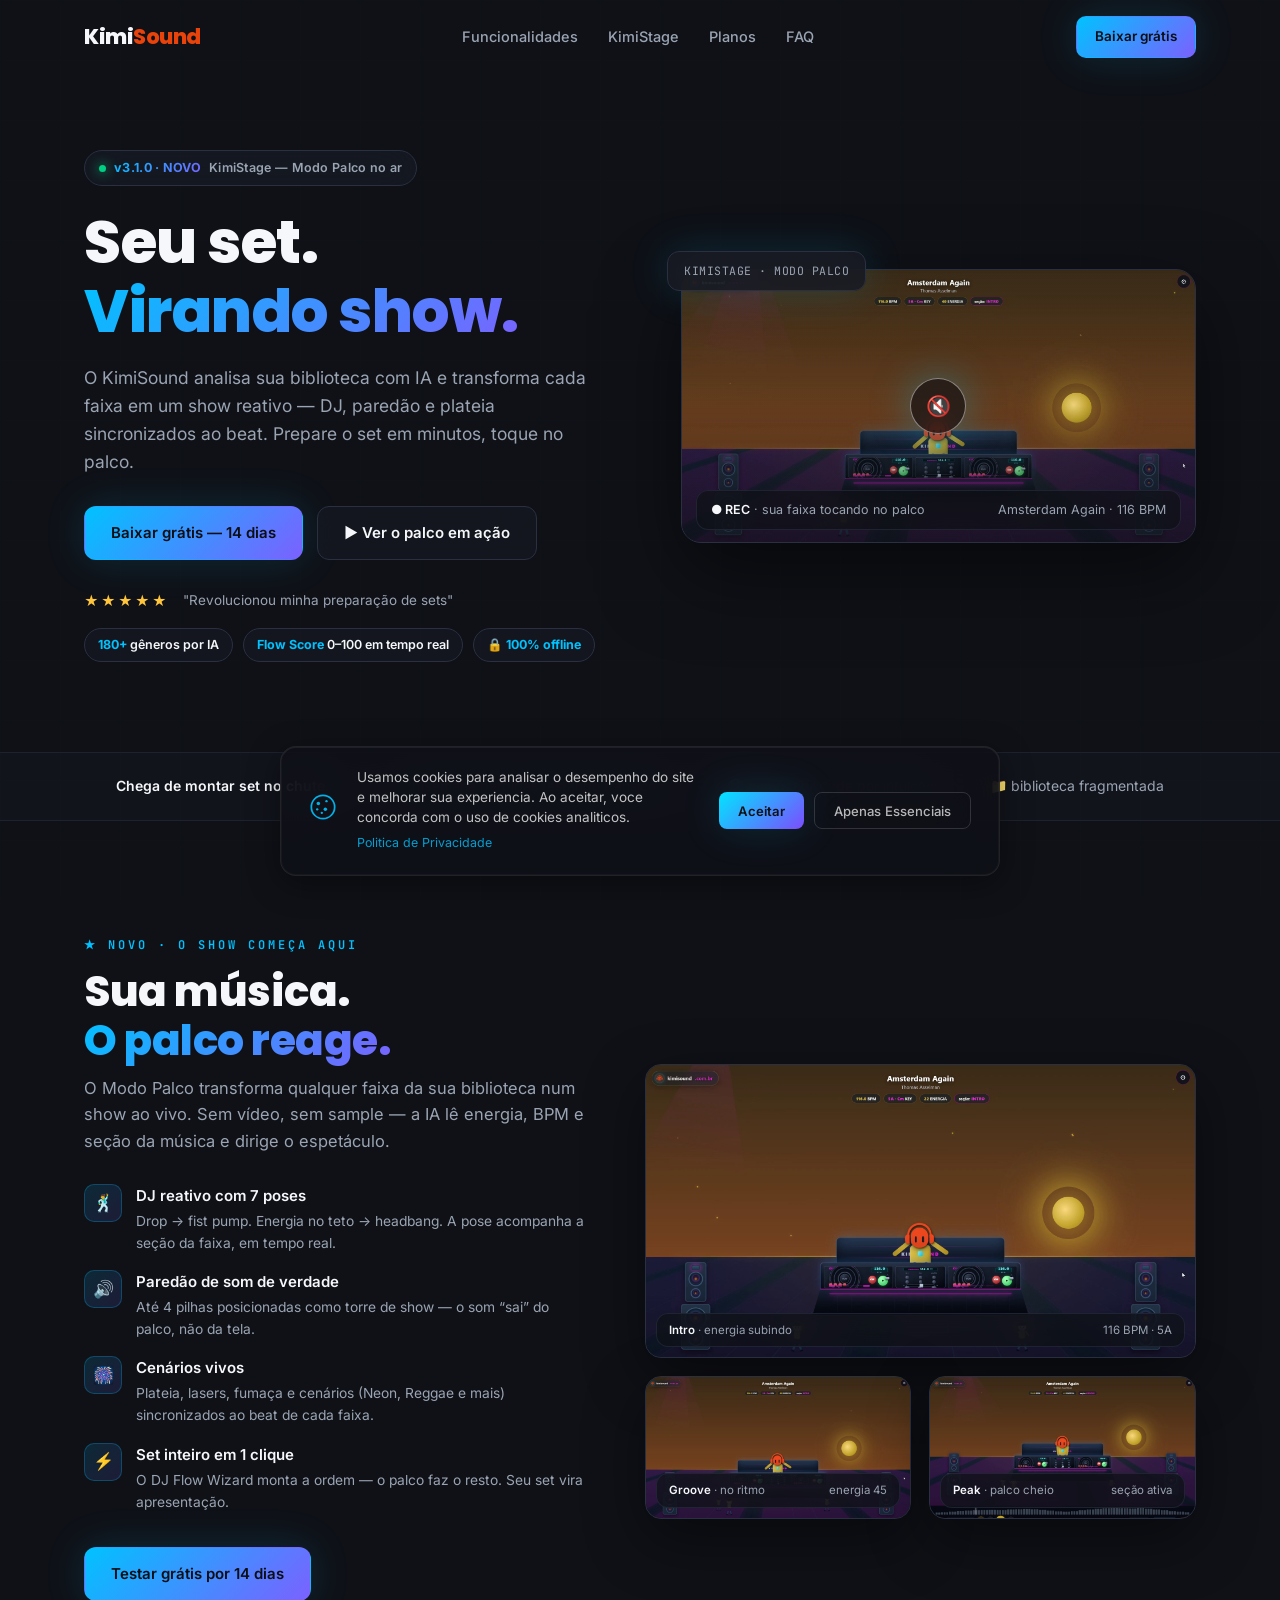
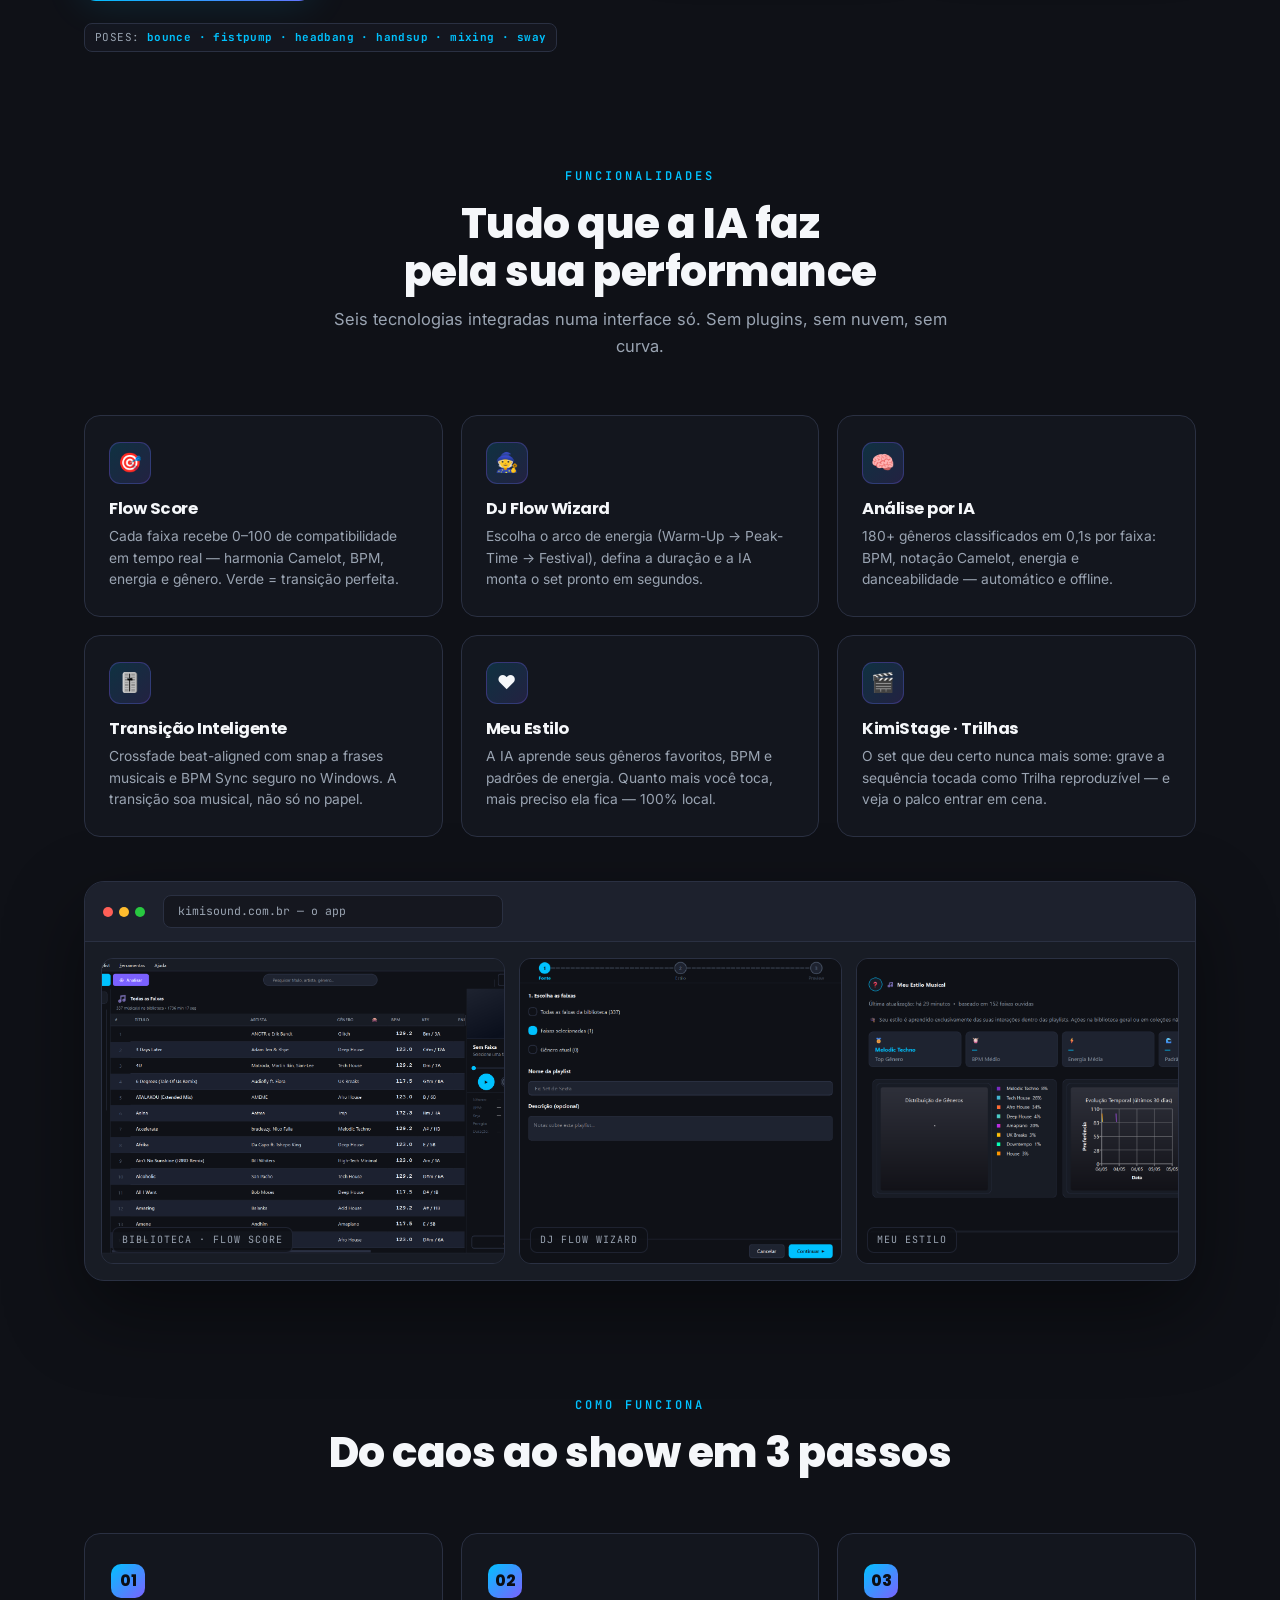
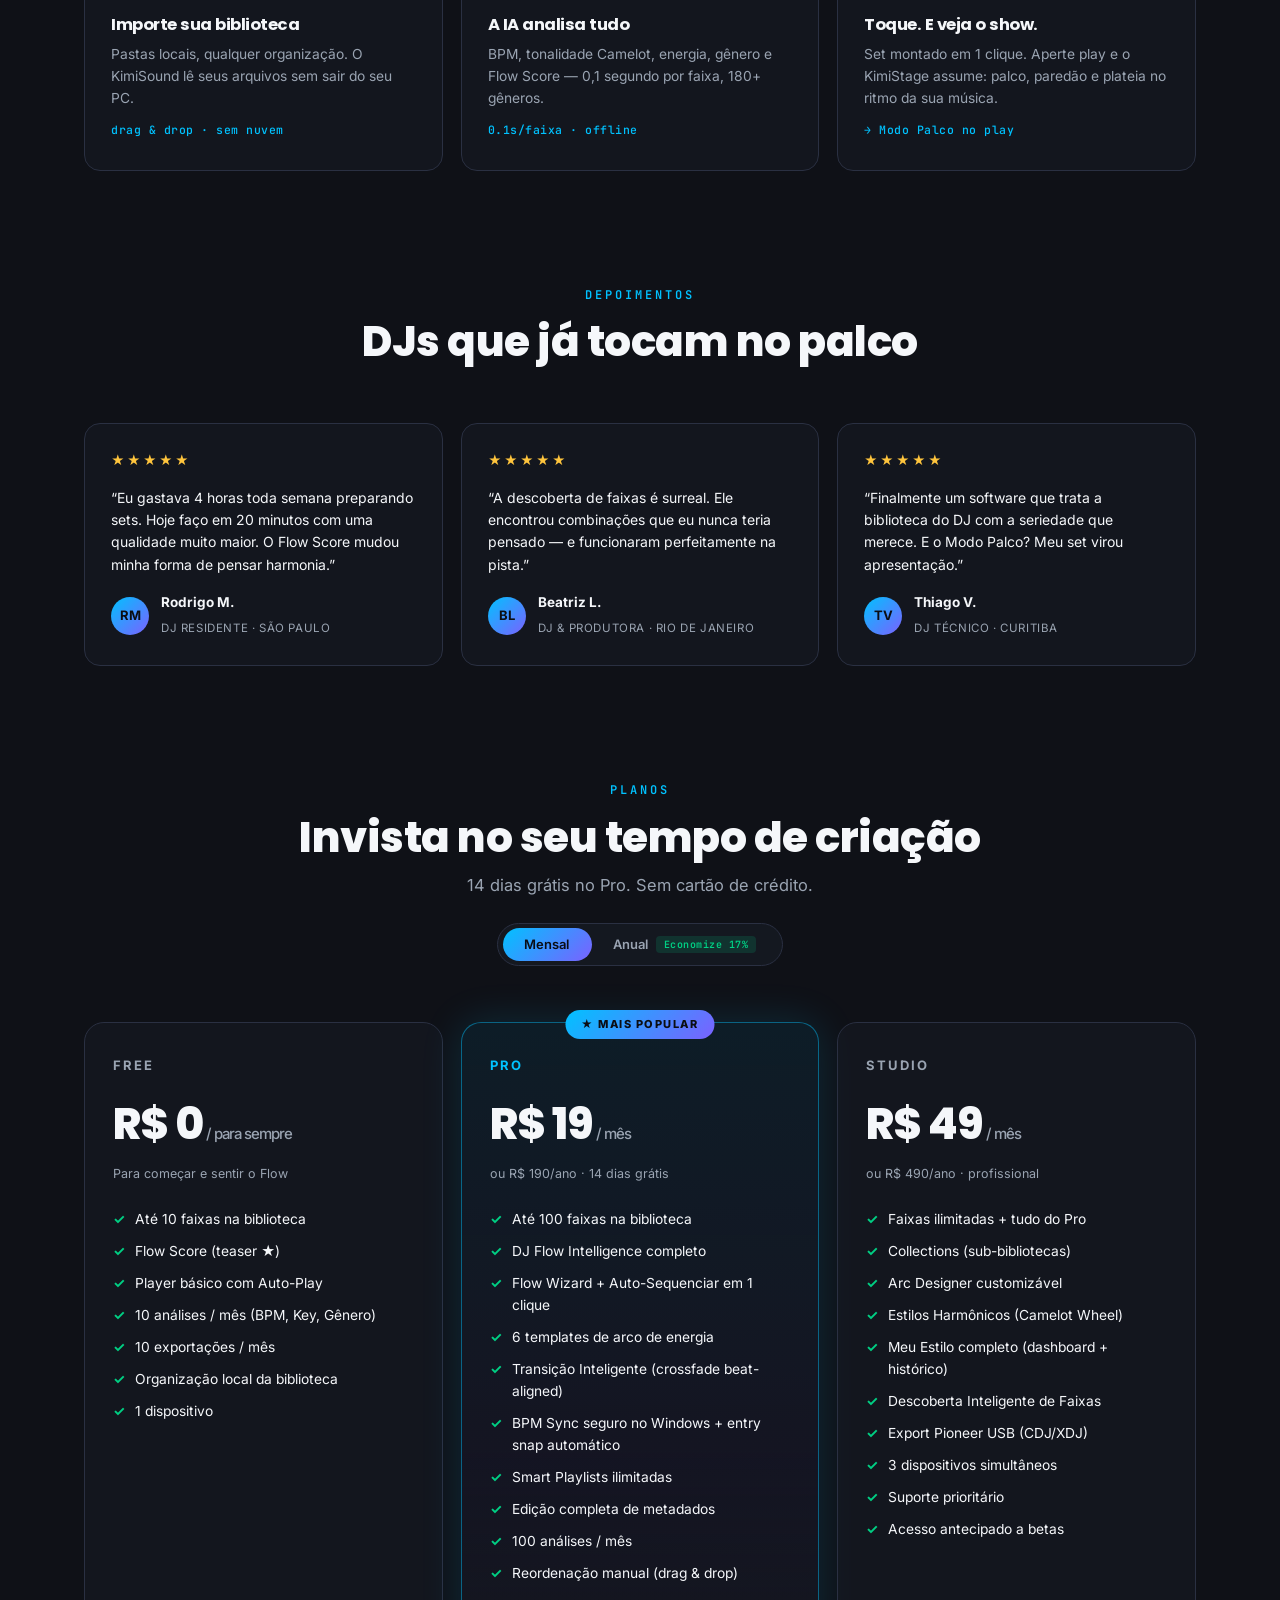
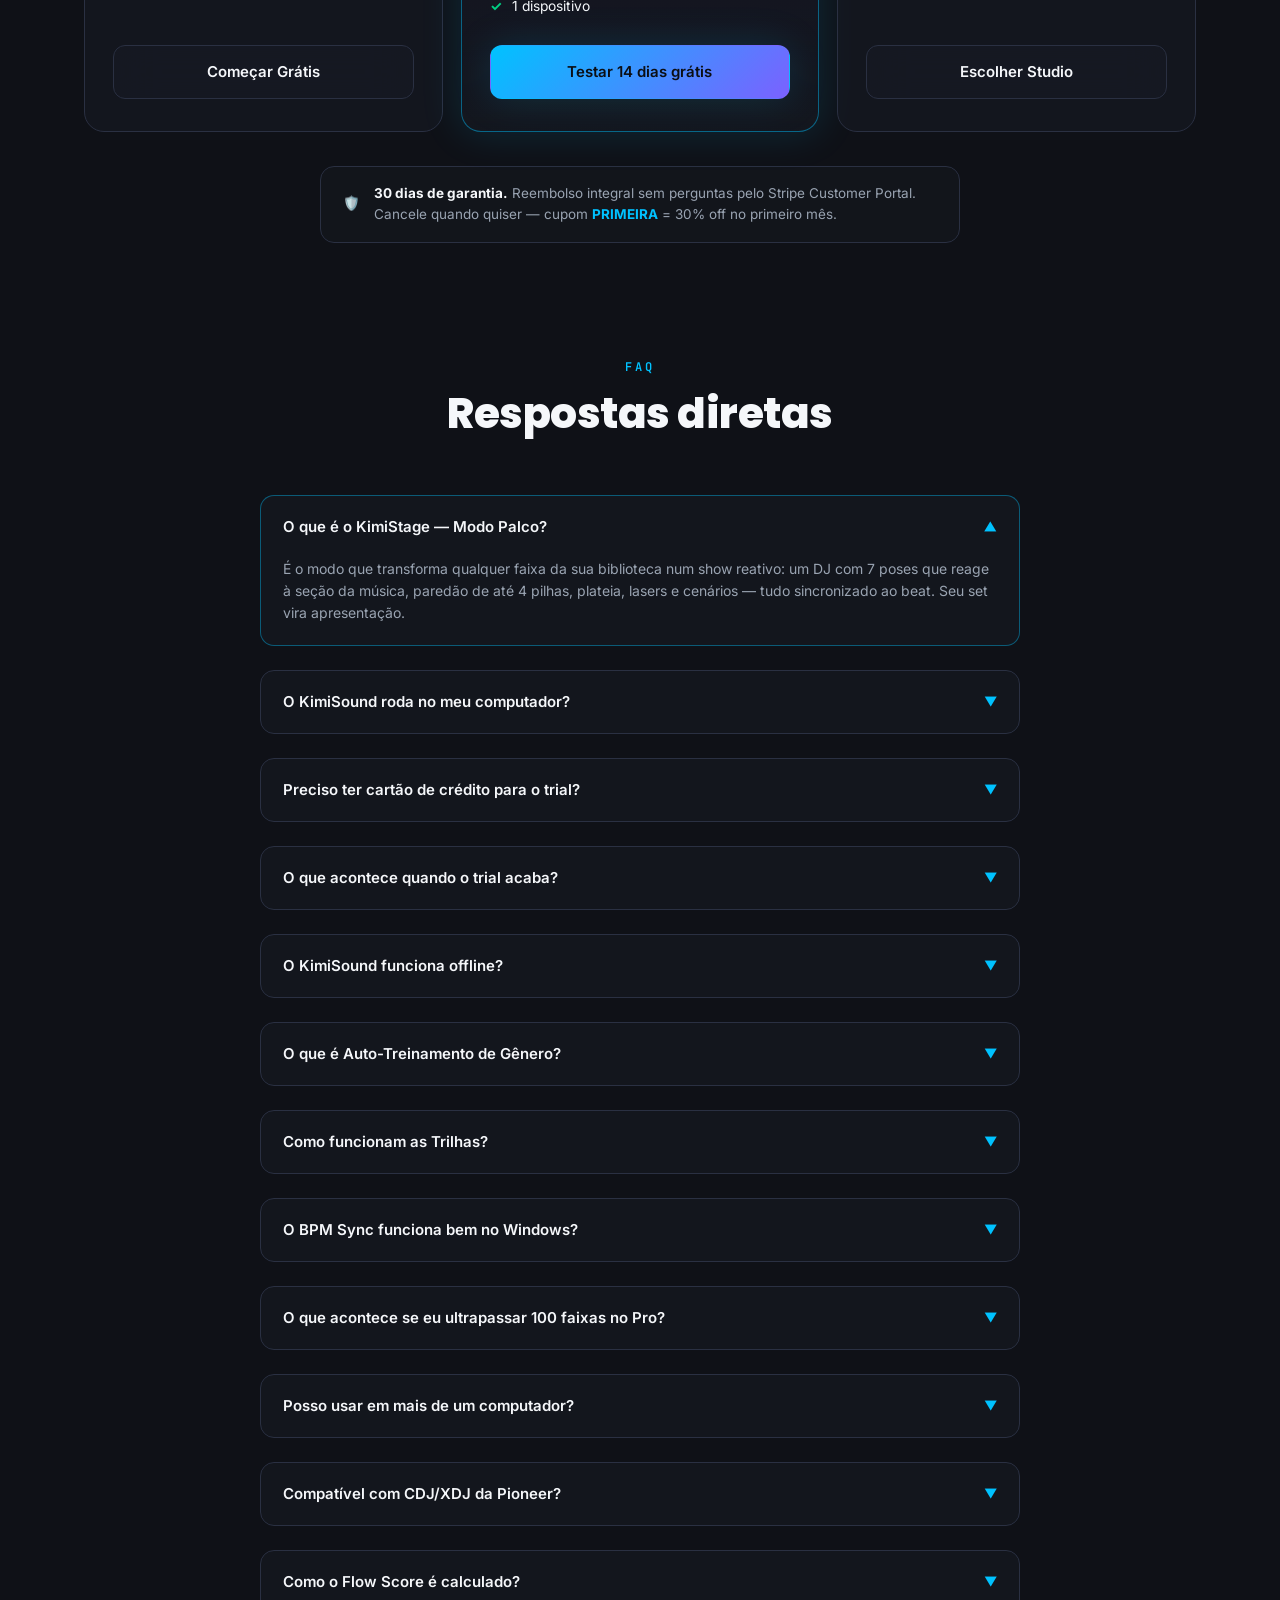
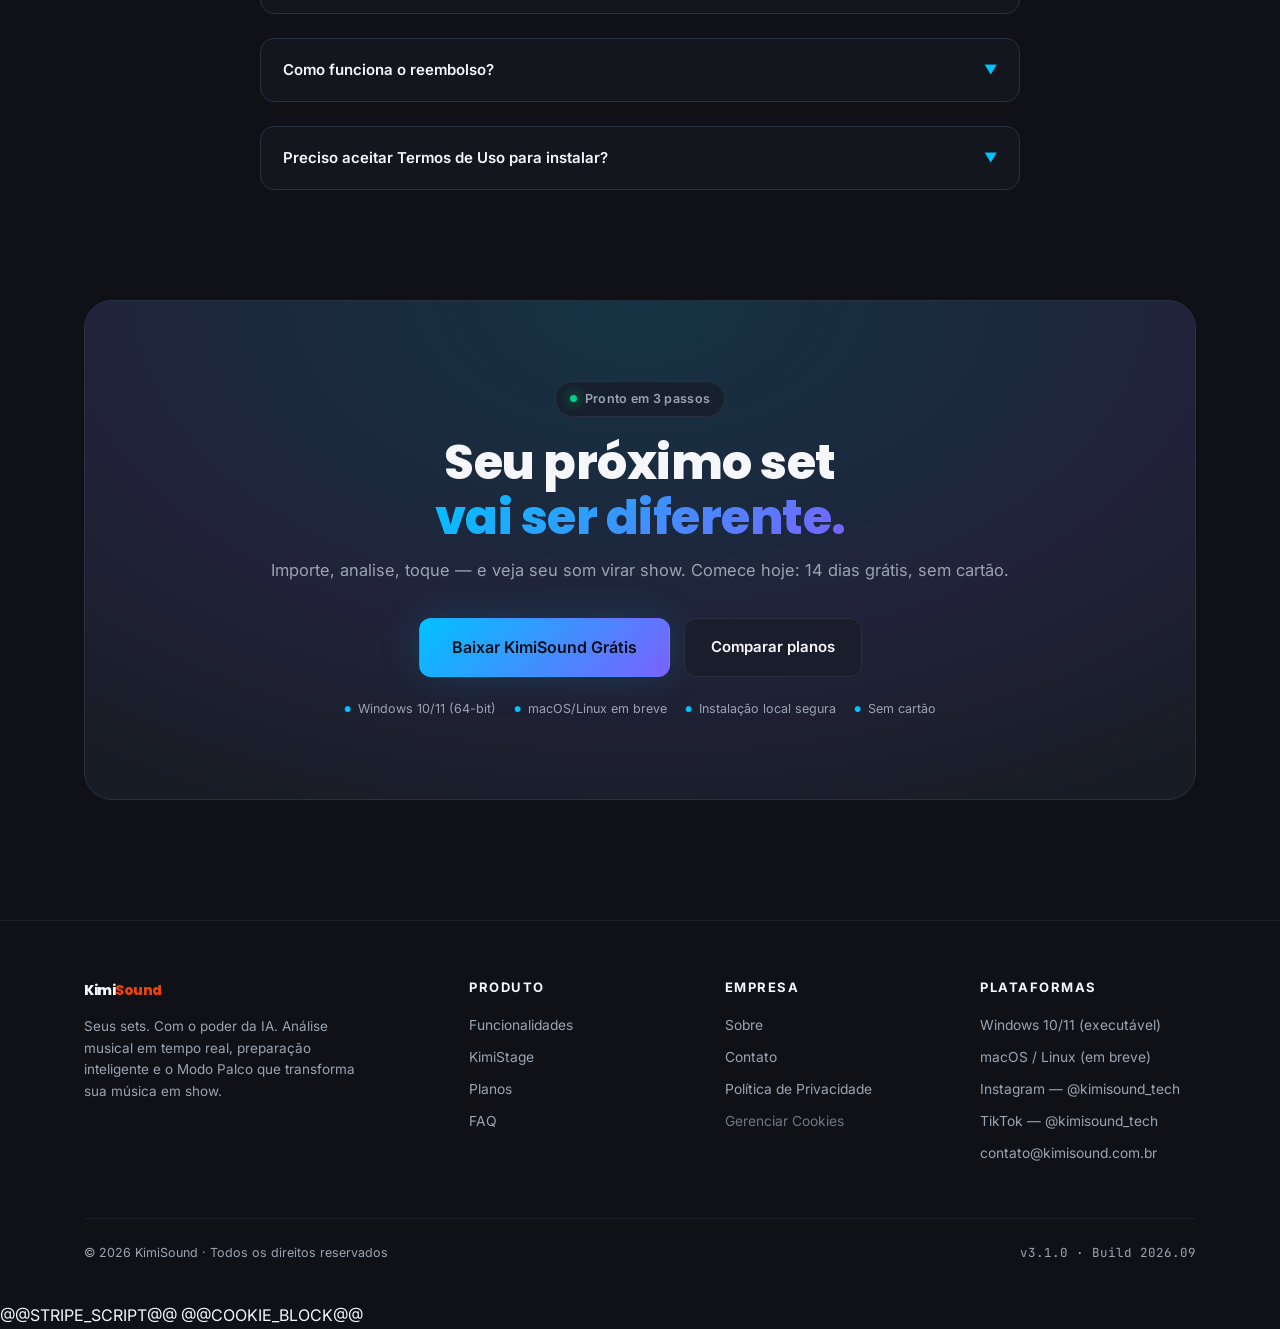
==== commit 78de74bc: "feat(landing): redesign completo (design v2 aprovado) com KimiStage, cookie LGPD e checkout Stripe p" ====
--- a/index.html
+++ b/index.html
@@ -33,848 +33,468 @@
 <link href="https://fonts.googleapis.com/css2?family=Inter:wght@300;400;500;600;700&family=JetBrains+Mono:wght@500;600&family=Poppins:wght@400;600;700;800&display=swap" rel="stylesheet" media="print" onload="this.media='all'" />
 <noscript><link href="https://fonts.googleapis.com/css2?family=Inter:wght@300;400;500;600;700&family=JetBrains+Mono:wght@500;600&family=Poppins:wght@400;600;700;800&display=swap" rel="stylesheet" /></noscript>
 <link rel="stylesheet" href="styles.css" />
-  <meta name="theme-color" content="#0F1117" />
+<meta name="theme-color" content="#0F1117" />
 </head>
 <body>
-
-<!-- floating background atmosphere -->
-<div class="atmosphere" aria-hidden="true">
-  <div class="grid-overlay"></div>
-  <div class="orb orb-cyan"></div>
-  <div class="orb orb-purple"></div>
-  <div class="orb orb-cyan-sm"></div>
-  <div class="scanline"></div>
-</div>
-
-<!-- sticky nav -->
-<header class="nav" id="nav">
-  <a class="brand" href="#top">
-    <img loading="lazy" src="assets/mascot-icon.webp" alt="" class="brand-mark" />
-    <span class="brand-word"><span class="kimi">Kimi</span><span class="sound">Sound</span></span>
-  </a>
-  <nav class="nav-links" aria-label="Primário">
-    <a href="#problema">Problema</a>
-    <a href="#tecnologia">Tecnologia</a>
-    <a href="#trilhas">Trilhas</a>
-    <a href="#auto-treinamento">Auto-Treino</a>
-    <a href="#planos">Planos</a>
-    <a href="#faq">FAQ</a>
-  </nav>
-  <div class="nav-cta">
-    <a href="#planos" class="btn btn-ghost btn-sm">Ver Planos</a>
-  </div>
-  <button class="nav-toggle" aria-label="Menu" id="navToggle">
-    <span></span><span></span><span></span>
-  </button>
-</header>
-
-<main id="top">
-
-<!-- ============ HERO ============ -->
-<section class="hero">
-  <div class="hero-shell">
-
-    <div class="hero-badge reveal">
-      <span class="pulse-dot"></span>
-      <span class="mono" id="version-badge">v3.1.0 · NOVO</span>
-      <span class="badge-sep"></span>
-      <span>DJ Flow Intelligence ativo</span>
-    </div>
-
-    <h1 class="hero-headline reveal" style="--d:.05s">
-      <span class="line">Seus Sets.</span>
-      <span class="line">Com o <span class="grad">poder da IA</span>.</span>
-    </h1>
-
-    <p class="hero-sub reveal" style="--d:.15s">
-      O único software para DJs que calcula compatibilidade musical
-      em tempo real, escolhe a melhor próxima faixa e executa transições
-      inteligentes prontas para a pista em 1 clique.
-    </p>
-
-    <div class="hero-ctas reveal" style="--d:.25s">
-      <a href="https://github.com/victoryan7/landing-page-kimisound/releases/download/v3.1.0/KimiSound-Setup-3.1.0.exe" target="_blank" rel="noopener" class="btn btn-primary btn-lg download-link">
-        <span>Download Gratuito</span>
-        <span class="btn-arrow">→</span>
-      </a>
-      <a href="#tecnologia" class="btn btn-ghost btn-lg">Ver como funciona <span class="arr-down">↓</span></a>
-    </div>
-
-    <div class="hero-proof reveal" style="--d:.35s">
-      <div class="proof-quote">
-        <span class="stars">★★★★★</span>
-        <span>"Revolucionou minha preparação de sets"</span>
-      </div>
-      <div class="proof-chips">
-        <span class="chip"><span class="chip-dot c-cyan"></span>Análise em tempo real</span>
-        <span class="chip"><span class="chip-dot c-purple"></span>180+ gêneros</span>
-        <span class="chip"><span class="chip-dot c-green"></span>BPM Sync seguro</span>
-      </div>
-    </div>
-
-    <!-- hero visual: app screenshot on glow platform -->
-    <div class="hero-stage reveal" style="--d:.45s">
-      <div class="hero-platform">
-        <div class="stage-glow"></div>
-        <div class="stage-reflection"></div>
-
-        <!-- corner brackets like mission control viewport -->
-        <span class="corner tl"></span>
-        <span class="corner tr"></span>
-        <span class="corner bl"></span>
-        <span class="corner br"></span>
-
-        <!-- floating live readouts -->
-        <div class="readout readout-tl">
-          <div class="readout-label">FLOW SCORE</div>
-          <div class="readout-value" data-counter="81">0</div>
-          <div class="readout-bar"><span style="width:81%"></span></div>
-        </div>
-
-        <div class="readout readout-tr">
-          <div class="readout-label">BPM ANALYSIS</div>
-          <div class="readout-value mono small" id="bpmTicker">123.0</div>
-          <div class="readout-meta"><span class="dot live"></span>LIVE</div>
-        </div>
-
-        <div class="readout readout-br">
-          <div class="readout-label">CAMELOT KEY</div>
-          <div class="readout-value mono">8A</div>
-          <div class="readout-meta">harm. perfeita</div>
-        </div>
-
-        <!-- app frame -->
-        <div class="app-frame">
-          <div class="app-titlebar">
-            <span class="tl-dot r"></span><span class="tl-dot y"></span><span class="tl-dot g"></span>
-            <span class="tl-title">KimiSound — Todas as Faixas · 775 faixas · 67 horas 35 min</span>
-          </div>
-          <img fetchpriority="high" src="uploads/01_main_window_all_tracks_dark.webp" alt="Playlist Todas as Faixas com coluna Flow Score por faixa e dados reais" />
-          <div class="app-scan"></div>
-        </div>
-      </div>
-    </div>
-
-    <div class="hero-stat-strip reveal" style="--d:.55s">
-      <div class="stat">
-        <div class="stat-num mono">8<span class="unit">s</span></div>
-        <div class="stat-cap">de transição inteligente</div>
-      </div>
-      <div class="stat">
-        <div class="stat-num mono">0,1<span class="unit">s</span></div>
-        <div class="stat-cap">por faixa</div>
-      </div>
-      <div class="stat">
-        <div class="stat-num mono">180<span class="unit">+</span></div>
-        <div class="stat-cap">gêneros</div>
-      </div>
-      <div class="stat">
-        <div class="stat-num mono">14<span class="unit">d</span></div>
-        <div class="stat-cap">grátis</div>
-      </div>
-    </div>
-
-  </div>
-</section>
-
-<!-- ============ PROBLEMA ============ -->
-<section class="section problem" id="problema">
-  <div class="container">
-    <div class="section-head reveal">
-      <span class="eyebrow">01 — O Problema</span>
-      <h2 class="h2">Você ainda monta seus sets <em>assim</em>?</h2>
-    </div>
-
-    <div class="pain-grid">
-      <article class="pain reveal">
-        <div class="pain-num mono">⏱ 03H</div>
-        <h3>3 horas desperdiçadas</h3>
-        <p>Testando transposições faixa por faixa, sem saber se vai funcionar na pista até ser tarde demais.</p>
-        <div class="pain-bar"></div>
-      </article>
-
-      <article class="pain reveal" style="--d:.1s">
-        <div class="pain-num mono">🎲 ???</div>
-        <h3>Compatibilidade no chute</h3>
-        <p>Você sente que uma faixa "encaixa" — mas não tem dados reais para confirmar. É intuição vs. certeza.</p>
-        <div class="pain-bar"></div>
-      </article>
-
-      <article class="pain reveal" style="--d:.2s">
-        <div class="pain-num mono">📁 ∞</div>
-        <h3>Biblioteca fragmentada</h3>
-        <p>Arquivos em pastas diferentes, metadados errados, sem categorização. Você sabe que tem a música certa — mas não acha.</p>
-        <div class="pain-bar"></div>
-      </article>
-    </div>
-
-    <p class="transition-line reveal">
-      "E se você pudesse <span class="grad">VER</span> a compatibilidade antes de ouvir?"
-    </p>
-  </div>
-</section>
-
-<!-- ============ SOLUÇÃO / TECNOLOGIA ============ -->
-<section class="section solution" id="tecnologia">
-  <div class="container">
-    <div class="section-head reveal">
-      <span class="eyebrow">02 — A Solução</span>
-      <h2 class="h2">A IA que trabalha enquanto <span class="grad">você cria</span></h2>
-      <p class="section-sub">7 tecnologias de inteligência musical integradas em uma única interface.</p>
-    </div>
-
-    <div class="feature-grid">
-
-      <article class="feat reveal feat-wide">
-        <div class="feat-visual feat-flow">
-          <div class="flow-circle">
-            <svg viewBox="0 0 120 120" class="flow-svg">
-              <circle cx="60" cy="60" r="52" class="ring-bg" />
-              <circle cx="60" cy="60" r="52" class="ring-fg" id="flowRing" />
-            </svg>
-            <div class="flow-num"><span data-counter="94">0</span></div>
-            <div class="flow-cap mono">FLOW SCORE</div>
-          </div>
-          <ul class="flow-breakdown mono">
-            <li><span>HARMONIA</span><span class="bar"><i style="width:35%"></i></span><span>35%</span></li>
-            <li><span>BPM</span><span class="bar"><i style="width:30%"></i></span><span>30%</span></li>
-            <li><span>ENERGIA</span><span class="bar"><i style="width:20%"></i></span><span>20%</span></li>
-            <li><span>GÊNERO</span><span class="bar"><i style="width:15%"></i></span><span>15%</span></li>
-          </ul>
-        </div>
-        <div class="feat-body">
-          <span class="feat-tag">FLOW SCORE</span>
-          <h3>Flow Score em Tempo Real</h3>
-          <p>Cada faixa recebe uma pontuação 0–100 calculada por IA. Verde = transição perfeita. Vermelho = evite. Você toma decisões com dados, não intuição.</p>
-        </div>
-      </article>
-
-      <article class="feat reveal" style="--d:.05s">
-        <div class="feat-visual feat-wizard">
-          <div class="wiz-steps">
-            <div class="wiz-step done"><span class="mono">01</span><span>Fonte</span></div>
-            <div class="wiz-line"></div>
-            <div class="wiz-step done"><span class="mono">02</span><span>Estilo</span></div>
-            <div class="wiz-line"></div>
-            <div class="wiz-step active"><span class="mono">03</span><span>Preview</span></div>
-          </div>
-          <div class="wiz-arc">
-            <svg viewBox="0 0 200 60" preserveAspectRatio="none">
-              <path d="M 0 50 Q 50 50 70 35 Q 100 10 130 25 Q 160 40 200 8" class="arc-line"/>
-            </svg>
-            <div class="arc-cap mono">PEAK-TIME · 90 MIN</div>
-          </div>
-        </div>
-        <div class="feat-body">
-          <span class="feat-tag">DJ FLOW WIZARD</span>
-          <h3>Set Completo em 3 Passos</h3>
-          <p>Escolha o arco de energia, defina duração, deixe a IA montar. Pronto em segundos.</p>
-        </div>
-      </article>
-
-      <article class="feat reveal" style="--d:.1s">
-        <div class="feat-visual feat-genres">
-          <div class="genre-cloud">
-            <span class="g g-1">Tech House</span>
-            <span class="g g-2">Melodic Techno</span>
-            <span class="g g-3">Afro House</span>
-            <span class="g g-4">Deep House</span>
-            <span class="g g-5">Amapiano</span>
-            <span class="g g-6">UK Breaks</span>
-            <span class="g g-7">Trap</span>
-            <span class="g g-8">Downtempo</span>
-            <span class="g g-9 active">High-Tech</span>
-          </div>
-          <div class="auc-pill mono">Precisão <strong>0.954</strong></div>
-        </div>
-        <div class="feat-body">
-          <span class="feat-tag">ANÁLISE POR IA</span>
-          <h3>180+ Gêneros Classificados</h3>
-          <p>BPM, tonalidade em notação Camelot, energia, danceabilidade — automático.</p>
-        </div>
-      </article>
-
-      <article class="feat reveal" style="--d:.15s">
-        <div class="feat-visual feat-cross">
-          <svg viewBox="0 0 240 80" class="wave-svg" preserveAspectRatio="none">
-            <path d="M0 40 Q 15 10, 30 40 T 60 40 T 90 40 T 120 40" class="wave-a"/>
-            <path d="M120 40 Q 135 70, 150 40 T 180 40 T 210 40 T 240 40" class="wave-b"/>
-          </svg>
-          <div class="cross-marks mono">
-            <span>8 SEGUNDOS</span>
-            <span class="dim">→</span>
-            <span class="hl">SAFE BPM</span>
-          </div>
-        </div>
-        <div class="feat-body">
-          <span class="feat-tag">CROSSFADE</span>
-          <h3>Transição Inteligente</h3>
-          <p>Crossfade beat-aligned de 8 segundos com trigger adaptativo, snap a frases musicais, re-snap da faixa B no beat grid e BPM Sync seguro no Windows. A transição soa musical na prática, não só no papel.</p>
-        </div>
-      </article>
-
-      <article class="feat reveal" style="--d:.2s">
-        <div class="feat-visual feat-style">
-          <div class="donut">
-            <svg viewBox="0 0 42 42">
-              <circle cx="21" cy="21" r="15.9155" class="donut-bg"/>
-              <circle cx="21" cy="21" r="15.9155" class="donut-seg s1" stroke-dasharray="34 100" stroke-dashoffset="0"/>
-              <circle cx="21" cy="21" r="15.9155" class="donut-seg s2" stroke-dasharray="26 100" stroke-dashoffset="-34"/>
-              <circle cx="21" cy="21" r="15.9155" class="donut-seg s3" stroke-dasharray="20 100" stroke-dashoffset="-60"/>
-              <circle cx="21" cy="21" r="15.9155" class="donut-seg s4" stroke-dasharray="12 100" stroke-dashoffset="-80"/>
-            </svg>
-            <div class="donut-cap"><span class="mono">152</span><small>faixas ouvidas</small></div>
-          </div>
-          <ul class="legend mono">
-            <li><i class="sw s1"></i>Afro House <b>34%</b></li>
-            <li><i class="sw s2"></i>Tech House <b>26%</b></li>
-            <li><i class="sw s3"></i>Amapiano <b>20%</b></li>
-            <li><i class="sw s4"></i>Outros <b>20%</b></li>
-          </ul>
-        </div>
-        <div class="feat-body">
-          <span class="feat-tag">MEU ESTILO</span>
-          <h3>IA que Aprende seu Estilo</h3>
-          <p>Aprende seus gêneros favoritos, faixa de BPM e padrões de energia. Mais uso, mais preciso.</p>
-        </div>
-      </article>
-
-      <article class="feat reveal" style="--d:.25s">
-        <div class="feat-visual feat-discover">
-          <div class="suggest">
-            <div class="sug-head mono"><span class="dot live"></span>3 FAIXAS COMPATÍVEIS</div>
-            <div class="sug-row">
-              <span class="sug-score">96</span>
-              <span class="sug-title">Adam Ten — Polaris</span>
-              <span class="sug-meta mono">123 · 8A</span>
-            </div>
-            <div class="sug-row">
-              <span class="sug-score">91</span>
-              <span class="sug-title">Tale Of Us — Astral</span>
-              <span class="sug-meta mono">122 · 9A</span>
-            </div>
-            <div class="sug-row">
-              <span class="sug-score">88</span>
-              <span class="sug-title">Mind Against — Hex</span>
-              <span class="sug-meta mono">124 · 7A</span>
-            </div>
-          </div>
-        </div>
-        <div class="feat-body">
-          <span class="feat-tag">TRACK DISCOVERY</span>
-          <h3>Descoberta Inteligente</h3>
-          <p>Com base no DNA do seu set atual, sugerimos faixas que você deveria incluir — mas ainda não considerou.</p>
-        </div>
-      </article>
-
-    </div>
-  </div>
-</section>
-
-<!-- ============ SOCIAL PROOF + STATS ============ -->
-<section class="section testimonials" id="depoimentos">
-  <div class="container">
-    <div class="section-head reveal">
-      <span class="eyebrow">03 — Resultados Reais</span>
-      <h2 class="h2">DJs que já usam o <span class="grad">KimiSound</span></h2>
-    </div>
-
-    <div class="testi-grid">
-      <article class="testi reveal">
-        <div class="quote-mark">"</div>
-        <p>Eu gastava 4 horas toda semana preparando sets. Hoje faço em <strong>20 minutos</strong> com uma qualidade muito maior. O Flow Score mudou minha forma de pensar harmonia.</p>
-        <footer>
-          <div class="avatar" style="--c1:#00C2FF;--c2:#7B61FF">RM</div>
-          <div>
-            <div class="who">Rodrigo M.</div>
-            <div class="role mono">DJ RESIDENTE · SÃO PAULO</div>
-          </div>
-          <div class="stars">★★★★★</div>
-        </footer>
-      </article>
-
-      <article class="testi reveal" style="--d:.1s">
-        <div class="quote-mark">"</div>
-        <p>A parte de descoberta de faixas é surreal. Ele encontrou combinações que eu <strong>nunca teria pensado</strong> — e funcionaram perfeitamente na pista.</p>
-        <footer>
-          <div class="avatar" style="--c1:#7B61FF;--c2:#E8430A">BL</div>
-          <div>
-            <div class="who">Beatriz L.</div>
-            <div class="role mono">DJ & PRODUTORA · RIO DE JANEIRO</div>
-          </div>
-          <div class="stars">★★★★★</div>
-        </footer>
-      </article>
-
-      <article class="testi reveal" style="--d:.2s">
-        <div class="quote-mark">"</div>
-        <p>Finalmente um software que trata a biblioteca do DJ com a seriedade que merece. O export para Pioneer foi o <strong>último prego no caixão</strong> do trabalho manual.</p>
-        <footer>
-          <div class="avatar" style="--c1:#00D084;--c2:#00C2FF">TV</div>
-          <div>
-            <div class="who">Thiago V.</div>
-            <div class="role mono">DJ TÉCNICO · CURITIBA</div>
-          </div>
-          <div class="stars">★★★★★</div>
-        </footer>
-      </article>
-    </div>
-
-    <div class="bigstats reveal">
-      <div class="bs">
-        <div class="bs-num mono"><span data-counter="8">0</span><span class="bs-unit">s</span></div>
-        <div class="bs-cap">para montar um set completo</div>
-      </div>
-      <div class="bs">
-        <div class="bs-num mono"><span data-counter="180">0</span><span class="bs-unit">+</span></div>
-        <div class="bs-cap">gêneros classificados pela IA</div>
-      </div>
-      <div class="bs">
-        <div class="bs-num mono">0,<span data-counter="1">0</span><span class="bs-unit">s</span></div>
-        <div class="bs-cap">por faixa analisada</div>
-      </div>
-      <div class="bs">
-        <div class="bs-num mono"><span data-counter="14">0</span><span class="bs-unit">d</span></div>
-        <div class="bs-cap">de teste grátis, sem cartão</div>
-      </div>
-    </div>
-
-  </div>
-</section>
-
-<!-- ============ DEEP DIVE ============ -->
-<section class="section deepdive">
-  <div class="container">
-    <div class="section-head reveal">
-      <span class="eyebrow">04 — Em Profundidade</span>
-      <h2 class="h2">Tecnologia de estúdio.<br/><span class="grad">Simplicidade de uso.</span></h2>
-    </div>
-
-    <div class="dd-row reveal">
-      <div class="dd-text">
-        <span class="dd-label mono">ANÁLISE MUSICAL</span>
-        <h3>Veja <em>antes</em> de ouvir</h3>
-        <p>Cada faixa exibe BPM, tonalidade em notação Camelot, energia, gênero e Flow Score — calculados em 0,1 segundo. Decisões com dados, não com intuição.</p>
-        <ul class="dd-list">
-          <li><span class="mono">→</span>BPM e Camelot Key automáticos</li>
-          <li><span class="mono">→</span>180+ gêneros classificados por IA</li>
-          <li><span class="mono">→</span>Energia e danceabilidade em escala 0–10</li>
-        </ul>
-      </div>
-      <div class="dd-image">
-        <div class="app-frame app-frame-tilt">
-          <div class="app-titlebar"><span class="tl-dot r"></span><span class="tl-dot y"></span><span class="tl-dot g"></span><span class="tl-title">Playlist · Aniversário · Flow 93%</span></div>
-          <img loading="lazy" src="assets/app-playlist-flow.webp" alt="Playlist real com Flow Score por faixa e registros" />
-          <div class="dd-glow"></div>
-        </div>
-      </div>
-    </div>
-
-    <div class="dd-row dd-flip reveal">
-      <div class="dd-text">
-        <span class="dd-label mono">DJ FLOW WIZARD</span>
-        <h3>Do caos ao set <span class="grad">em 3 cliques</span></h3>
-        <p>Selecione o template de energia — Warm-Up gradual, Peak-Time explosivo, Festival épico, After-Hours hipnótico. A IA seleciona, ordena e calibra as transições, incluindo o ponto certo de entrada da próxima faixa.</p>
-        <div class="dd-templates">
-          <span class="tmpl">Warm-Up</span>
-          <span class="tmpl active">Peak-Time</span>
-          <span class="tmpl">Festival</span>
-          <span class="tmpl">After-Hours</span>
-        </div>
-      </div>
-      <div class="dd-image">
-        <div class="app-frame app-frame-tilt flip">
-          <div class="app-titlebar"><span class="tl-dot r"></span><span class="tl-dot y"></span><span class="tl-dot g"></span><span class="tl-title">DJ Flow Wizard · Etapa 3 de 3</span></div>
-          <img loading="lazy" src="uploads/21_dj_flow_wizard_step3_dark.webp" alt="Wizard preview e confirmação" />
-          <div class="dd-glow purple"></div>
-        </div>
-      </div>
-    </div>
-
-    <div class="dd-row reveal">
-      <div class="dd-text">
-        <span class="dd-label mono">MEU ESTILO</span>
-        <h3>A IA que aprende <em>com você</em></h3>
-        <p>O dashboard Meu Estilo mostra exatamente o que a IA aprendeu — distribuição de gêneros, faixa de BPM favorita, padrões de energia. Granular e resetável.</p>
-        <div class="dd-meta mono">
-          <div><span>TOP GÊNERO</span><strong>Tech House</strong></div>
-          <div><span>BPM MÉDIO</span><strong>128</strong></div>
-          <div><span>ENERGIA</span><strong>60%</strong></div>
-        </div>
-      </div>
-      <div class="dd-image">
-        <div class="app-frame app-frame-tilt">
-          <div class="app-titlebar"><span class="tl-dot r"></span><span class="tl-dot y"></span><span class="tl-dot g"></span><span class="tl-title">Meu Estilo Musical</span></div>
-          <img loading="lazy" src="uploads/46_settings_meuestilo_dashboard_dark.webp" alt="Dashboard Meu Estilo Musical com registros reais" />
-          <div class="dd-glow"></div>
-        </div>
-      </div>
-    </div>
-  </div>
-</section>
-
-<!-- ============ TRILHAS (destaque NOVO) ============ -->
-<section class="section trilhas" id="trilhas">
-  <div class="container">
-    <div class="trilhas-card reveal">
-      <div class="trilhas-glow" aria-hidden="true"></div>
-      <div class="trilhas-text">
-        <span class="eyebrow trilhas-eyebrow">★ NOVO — Trilhas</span>
-        <h2 class="h2">O set que deu certo <span class="grad">nunca mais some</span>.</h2>
-        <p class="trilhas-lead">
-          Sabe quando você deixa tocando, rola uma sequência incrível… e depois
-          não lembra <em>nenhuma</em> das músicas que passaram? Acabou.
-        </p>
-        <p class="trilhas-body">
-          Ligue a gravação e siga tocando. O KimiSound registra cada faixa, na
-          ordem exata, e salva tudo como uma <strong>Trilha</strong> reproduzível.
-          Sua sessão vira histórico — pra revisitar, reaproveitar e transformar
-          no seu próximo set.
-        </p>
-        <ul class="trilhas-points">
-          <li><span class="ck">✓</span>Gravação automática da sequência tocada</li>
-          <li><span class="ck">✓</span>Nada se perde: cada faixa fica registrada</li>
-          <li><span class="ck">✓</span>Salve, renomeie e revisite suas melhores sessões</li>
-          <li><span class="ck">✓</span>Reaproveite uma Trilha como ponto de partida do próximo set</li>
-        </ul>
-        <a href="#planos" class="btn btn-primary btn-lg">Quero gravar minhas Trilhas <span class="btn-arrow">→</span></a>
-      </div>
-      <div class="trilhas-visual" aria-hidden="true">
-        <div class="trk-rec"><span class="trk-dot"></span><span class="mono">REC · gravando trilha</span></div>
-        <ul class="trk-list">
-          <li class="trk-item"><span class="trk-i mono">01</span><span class="trk-name">Midnight Drive</span><span class="trk-bpm mono">124</span></li>
-          <li class="trk-item"><span class="trk-i mono">02</span><span class="trk-name">Neon Pulse</span><span class="trk-bpm mono">126</span></li>
-          <li class="trk-item"><span class="trk-i mono">03</span><span class="trk-name">Afterglow</span><span class="trk-bpm mono">125</span></li>
-          <li class="trk-item live"><span class="trk-i mono">04</span><span class="trk-name">Lost in the Set</span><span class="trk-bpm mono">128</span></li>
-        </ul>
-        <div class="trk-foot mono">Trilha — 02/08 23:14 · 4 faixas · 18 min</div>
-      </div>
-    </div>
-  </div>
-</section>
-
-<!-- ============ AUTO-TREINAMENTO ============ -->
-<section class="section self-train" id="auto-treinamento">
-  <div class="container">
-    <div class="section-head reveal">
-      <span class="eyebrow">05 — Auto-Treinamento</span>
-      <h2 class="h2">O classificador que <span class="grad">aprende com você</span></h2>
-      <p class="section-sub">Corrija o gênero de UMA faixa — a IA nunca mais erra músicas similares. 100% offline, 100% privado.</p>
-    </div>
-
-    <div class="st-grid">
-
-      <article class="st-card reveal">
-        <div class="st-visual">
-          <div class="st-demo">
-            <div class="st-demo-row">
-              <span class="st-demo-label">Gênero atual:</span>
-              <span class="st-demo-value wrong">Tech House</span>
-              <span class="st-demo-arrow">✕</span>
-            </div>
-            <div class="st-demo-row corrected">
-              <span class="st-demo-label">Corrigido para:</span>
-              <span class="st-demo-value right">Tech House</span>
-              <span class="st-demo-arrow check">✓</span>
-            </div>
-            <div class="st-demo-feedback">
-              <span class="mono st-badge">🧠 aprendizado salvo</span>
-            </div>
-          </div>
-        </div>
-        <div class="st-body">
-          <span class="st-icon">✏️</span>
-          <h3>Corrija e Ensine</h3>
-          <p>Clique no gênero de qualquer faixa na tabela e selecione o valor correto — o KimiSound cria uma impressão digital sonora exclusiva da faixa e ensina o classificador. A partir daí, ele passa a reconhecer músicas parecidas automaticamente.</p>
-          <div class="st-tech mono">
-            <span>🔍 sem duplicar faixas</span>
-            <span>💾 salvamento seguro</span>
-          </div>
-        </div>
-      </article>
-
-      <article class="st-card reveal" style="--d:.1s">
-        <div class="st-visual">
-          <div class="st-privacy">
-            <div class="st-privacy-icon">🔒</div>
-            <div class="st-privacy-graph">
-              <svg viewBox="0 0 200 100" class="st-privacy-svg">
-                <rect x="10" y="30" width="40" height="70" rx="6" class="bar-cloud" />
-                <rect x="80" y="10" width="40" height="90" rx="6" class="bar-local active" />
-                <rect x="150" y="50" width="40" height="50" rx="6" class="bar-cloud" />
-                <text x="30" y="96" class="bar-label">Nuvem</text>
-                <text x="90" y="96" class="bar-label local">Local</text>
-                <text x="160" y="96" class="bar-label">Nuvem</text>
-              </svg>
-            </div>
-            <div class="st-privacy-tag mono">SEUS DADOS FICAM NO SEU PC</div>
-          </div>
-        </div>
-        <div class="st-body">
-          <span class="st-icon">🔐</span>
-          <h3>100% Offline e Privado</h3>
-          <p>Diferente de serviços em nuvem que vendem seu perfil musical, o KimiSound processa <strong>tudo localmente</strong>. Toda a inteligência e o seu aprendizado nunca saem do seu computador.</p>
-          <ul class="st-list">
-            <li>✅ Nenhum dado enviado para servidor</li>
-            <li>✅ Sem conta obrigatória</li>
-            <li>✅ LGPD compliance nativo</li>
-          </ul>
-        </div>
-      </article>
-
-      <article class="st-card reveal" style="--d:.2s">
-        <div class="st-visual">
-          <div class="st-counter-demo">
-            <div class="st-counter-ring">
-              <span class="st-counter-num" data-counter="247">0</span>
-              <span class="st-counter-label mono">CORREÇÕES</span>
-            </div>
-            <div class="st-counter-bar">
-              <div class="st-counter-fill" style="width:74%"></div>
-            </div>
-            <div class="st-counter-meta mono">↑ 12% nesta semana</div>
-          </div>
-        </div>
-        <div class="st-body">
-          <span class="st-icon">📈</span>
-          <h3>Fica Melhor Todo Dia</h3>
-          <p>Quanto mais você corrige, mais preciso o classificador fica <strong>para o seu acervo</strong>. Música brasileira, eletrônica underground, raridades — o modelo se adapta ao seu estilo.</p>
-          <div class="st-metrics">
-            <div class="st-metric">
-              <span class="st-metric-num mono">4</span>
-              <span class="st-metric-cap">modelos combinados</span>
-            </div>
-            <div class="st-metric">
-              <span class="st-metric-num mono">180+</span>
-              <span class="st-metric-cap">gêneros reconhecidos</span>
-            </div>
-            <div class="st-metric">
-              <span class="st-metric-num mono">0.954</span>
-              <span class="st-metric-cap">precisão do classificador</span>
-            </div>
-          </div>
-        </div>
-      </article>
-
-    </div>
-
-    <div class="st-cta reveal" style="--d:.3s">
-      <p class="mono">🧠 O contador na StatusBar mostra quantas músicas já contribuíram para o auto-treinamento</p>
-    </div>
-  </div>
-</section>
-
-<!-- ============ PRICING ============ -->
-<section class="section pricing" id="planos">
-  <div class="container">
-    <div class="section-head reveal">
-      <span class="eyebrow">06 — Planos</span>
-      <h2 class="h2">Invista no seu <span class="grad">tempo de criação</span></h2>
-      <p class="section-sub">14 dias grátis no Pro. Sem cartão de crédito.</p>
-
-      <div class="toggle reveal" style="--d:.1s" role="tablist" aria-label="Período">
-        <button class="t-opt active" data-period="monthly" aria-selected="true">Mensal</button>
-        <button class="t-opt" data-period="annual" aria-selected="false">Anual <span class="save">Economize 17%</span></button>
-        <span class="t-pill"></span>
-      </div>
-    </div>
-
-    <div class="plans">
-      <article class="plan reveal">
-        <header class="plan-head">
-          <span class="plan-name">Free</span>
-          <span class="plan-tag mono">START</span>
-        </header>
-        <div class="plan-price">
-          <span class="currency">R$</span>
-          <span class="amount">0</span>
-          <span class="period">/ para sempre</span>
-        </div>
-        <ul class="plan-features">
-          <li><span class="ck">✓</span>Até 10 faixas na biblioteca</li>
-          <li><span class="ck">✓</span>Flow Score (teaser ★ — veja o preview)</li>
-          <li><span class="ck">✓</span>Player básico com Auto-Play</li>
-          <li><span class="ck">✓</span>10 análises / mês (BPM, Key, Gênero)</li>
-          <li><span class="ck">✓</span>10 exportações / mês</li>
-          <li><span class="ck">✓</span>Organização local da biblioteca</li>
-          <li><span class="ck">✓</span>1 dispositivo</li>
-        </ul>
-        <a href="https://github.com/victoryan7/landing-page-kimisound/releases/download/v3.1.0/KimiSound-Setup-3.1.0.exe" target="_blank" rel="noopener" class="btn btn-ghost btn-block download-link">Começar Grátis</a>
-      </article>
-
-      <article class="plan plan-pro plan-featured reveal" style="--d:.08s">
-        <div class="plan-badge mono">★ MAIS POPULAR</div>
-        <header class="plan-head">
-          <span class="plan-name">Pro</span>
-          <span class="plan-tag mono">14 DIAS GRÁTIS</span>
-        </header>
-        <div class="plan-price">
-          <span class="currency">R$</span>
-          <span class="amount" data-monthly="19" data-annual="190">19</span>
-          <span class="period" data-monthly="/ mês" data-annual="/ ano">/ mês</span>
-        </div>
-        <p class="plan-alt-price mono" data-monthly="ou R$ 190/ano" data-annual="ou R$ 19/mês">ou R$ 190/ano</p>
-        <ul class="plan-features">
-          <li><span class="ck">✓</span>Até 100 faixas na biblioteca</li>
-          <li><span class="ck">✓</span>DJ Flow Intelligence completo</li>
-          <li><span class="ck">✓</span>Flow Wizard + Auto-Sequenciar em 1 clique</li>
-          <li><span class="ck">✓</span>6 templates de arco de energia</li>
-          <li><span class="ck">✓</span>Transição Inteligente (crossfade beat-aligned)</li>
-          <li><span class="ck">✓</span>BPM Sync seguro no Windows + entry snap automático</li>
-          <li><span class="ck">✓</span>Smart Playlists ilimitadas</li>
-          <li><span class="ck">✓</span>Edição completa de metadados</li>
-          <li><span class="ck">✓</span>Fluxo completo de preparação local</li>
-          <li><span class="ck">✓</span>100 análises / mês</li>
-          <li><span class="ck">✓</span>Reordenação manual (drag & drop)</li>
-          <li><span class="ck">✓</span>1 dispositivo</li>
-        </ul>
-        <a href="#" class="btn btn-primary btn-block plan-checkout" data-plan="pro">Testar 14 dias grátis</a>
-      </article>
-
-      <article class="plan plan-studio reveal" style="--d:.16s">
-        <header class="plan-head">
-          <span class="plan-name">Studio</span>
-          <span class="plan-tag mono">PROFISSIONAL</span>
-        </header>
-        <div class="plan-price">
-          <span class="currency">R$</span>
-          <span class="amount" data-monthly="49" data-annual="490">49</span>
-          <span class="period" data-monthly="/ mês" data-annual="/ ano">/ mês</span>
-        </div>
-        <p class="plan-alt-price mono" data-monthly="ou R$ 490/ano" data-annual="ou R$ 49/mês">ou R$ 490/ano</p>
-        <ul class="plan-features">
-          <li><span class="ck">✓</span>Faixas ilimitadas</li>
-          <li><span class="ck">✓</span>Tudo do Pro +</li>
-          <li><span class="ck">✓</span>Collections (sub-bibliotecas)</li>
-          <li><span class="ck">✓</span>Arc Designer customizável</li>
-          <li><span class="ck">✓</span>Estilos Harmônicos (Camelot Wheel)</li>
-          <li><span class="ck">✓</span>Meu Estilo completo (dashboard + histórico)</li>
-          <li><span class="ck">✓</span>Descoberta Inteligente de Faixas</li>
-          <li><span class="ck">✓</span>Curadoria avançada para sets e coleções</li>
-          <li><span class="ck">✓</span>Export Pioneer USB (CDJ/XDJ)</li>
-          <li><span class="ck">✓</span>3 dispositivos simultâneos</li>
-          <li><span class="ck">✓</span>Suporte prioritário</li>
-          <li><span class="ck">✓</span>Acesso antecipado a betas</li>
-        </ul>
-        <a href="#" class="btn btn-purple btn-block plan-checkout" data-plan="studio">Escolher Studio</a>
-      </article>
-    </div>
-
-    <div class="guarantee reveal">
-      <div class="guarantee-icon">🛡️</div>
-      <h3>30 dias de garantia</h3>
-      <p>Se não gostar, reembolso integral sem perguntas. Cancele quando quiser pelo Stripe Customer Portal. Sem multa, sem letra miúda.</p>
-    </div>
-
-    <p class="pricing-foot mono">Todos os planos incluem atualizações automáticas · Cancele quando quiser · Cupom <strong>PRIMEIRA</strong> = 30% off no primeiro mês</p>
-  </div>
-</section>
-
-<!-- ============ FAQ ============ -->
-<section class="section faq" id="faq">
-  <div class="container container-narrow">
-    <div class="section-head reveal">
-      <span class="eyebrow">07 — Perguntas Frequentes</span>
-      <h2 class="h2">Respostas <span class="grad">diretas</span></h2>
-    </div>
-
-    <div class="faq-list">
-      <details class="faq-item reveal"><summary><span>O KimiSound roda no meu computador?</span><span class="plus"></span></summary><div class="faq-a">O KimiSound está disponível nativamente para Windows 10/11 (64-bit). Versões para macOS e Linux estão em breve. O app funciona 100% offline após a instalação.</div></details>
-
-      <details class="faq-item reveal"><summary><span>Preciso aceitar Termos de Uso para instalar?</span><span class="plus"></span></summary><div class="faq-a">Sim. A partir da v2.0.5 o instalador do KimiSound exibe uma tela com os Termos de Uso. Basta ler e aceitar para prosseguir com a instalacao -- uma camada extra de transparencia e conformidade para voce.</div></details>
-      <details class="faq-item reveal"><summary><span>O que é Auto-Treinamento de Gênero?</span><span class="plus"></span></summary><div class="faq-a">Auto-Treinamento (self-training) é a capacidade do KimiSound de aprender com as correções que você faz. Ao editar o gênero de uma faixa manualmente, a IA guarda uma impressão digital sonora da música no seu próprio computador. Da próxima vez que encontrar uma faixa similar, o classificador já sabe o gênero correto — tudo offline, sem enviar dados para servidor.</div></details>
-            <details class="faq-item reveal"><summary><span>Como funcionam as Trilhas?</span><span class="plus"></span></summary><div class="faq-a">Você liga a gravação e segue tocando normalmente. O KimiSound registra cada faixa reproduzida, na ordem exata, e salva tudo como uma Trilha. Depois é só revisitar, renomear ou reaproveitar aquela sessão que deu certo — nada se perde.</div></details>
-      <details class="faq-item reveal"><summary><span>Preciso de cartão de crédito para o trial?</span><span class="plus"></span></summary><div class="faq-a">Não. Os 14 dias de trial Pro são completamente gratuitos, sem necessidade de cartão. Após o trial, você continua no plano Free automaticamente.</div></details>
-      <details class="faq-item reveal"><summary><span>O que acontece quando o trial acaba?</span><span class="plus"></span></summary><div class="faq-a">Você continua automaticamente no plano Free com suas faixas intactas. Nenhuma cobrança surpresa. Seus dados nunca são perdidos.</div></details>
-      <details class="faq-item reveal"><summary><span>O BPM Sync funciona bem no Windows?</span><span class="plus"></span></summary><div class="faq-a">Sim. O KimiSound usa um modo seguro no Windows: mantém beat alignment e o ponto de entrada da faixa B alinhado ao beat grid sem depender de time-stretch instável em tempo real. Resultado: a transição continua musical sem sumir com o áudio.</div></details>
-      <details class="faq-item reveal"><summary><span>O que acontece se eu ultrapassar 100 faixas no Pro?</span><span class="plus"></span></summary><div class="faq-a">Você recebe um aviso sugerindo o upgrade para Studio. Nenhuma faixa é perdida — sua biblioteca fica intacta enquanto você decide.</div></details>
-      <details class="faq-item reveal"><summary><span>Como funciona o reembolso?</span><span class="plus"></span></summary><div class="faq-a">30 dias de garantia em todos os planos pagos. Se não gostar, reembolso integral sem perguntas pelo Stripe Customer Portal. Sem multa, sem burocracia.</div></details>
-      <details class="faq-item reveal"><summary><span>O KimiSound funciona offline?</span><span class="plus"></span></summary><div class="faq-a">Sim. Toda a análise musical, Flow Score e preparação de sets funcionam 100% offline. Nenhuma conexão é necessária para usar o core do app. Seus dados ficam sempre no seu computador.</div></details>
-      <details class="faq-item reveal"><summary><span>Compatível com CDJ/XDJ da Pioneer?</span><span class="plus"></span></summary><div class="faq-a">Sim! A exportação USB Pioneer gera um arquivo exportLibrary.db compatível com CDJ e XDJ. Disponível no plano Studio.</div></details>
-      <details class="faq-item reveal"><summary><span>Posso usar em mais de um computador?</span><span class="plus"></span></summary><div class="faq-a">Free e Pro permitem 1 dispositivo ativo. Studio permite até 3 dispositivos simultâneos.</div></details>
-      <details class="faq-item reveal"><summary><span>Como o Flow Score é calculado?</span><span class="plus"></span></summary><div class="faq-a">Algoritmo com 5 dimensões ponderadas: harmonia Camelot (35%), BPM (30%), energia (20%), gênero (15%), timbre (10%). Tudo calculado em 0,1 segundo por faixa.</div></details>
-    </div>
-  </div>
-</section>
-
-<!-- ============ FINAL CTA ============ -->
-<section class="section cta-final" id="cta-final">
-  <div class="container">
-    <div class="cta-card reveal">
-      <div class="cta-mascot">
-        <img loading="lazy" src="assets/mascot-dj.webp" alt="KimiSound mascote DJ" />
-      </div>
-      <div class="cta-content">
-        <span class="eyebrow">PRONTO PARA COMEÇAR?</span>
-        <h2 class="h2">Seu próximo set vai ser <span class="grad">diferente</span>.</h2>
-        <p>Comece hoje. 14 dias grátis. Sem cartão.</p>
-        <div class="cta-buttons">
-          <a href="https://github.com/victoryan7/landing-page-kimisound/releases/download/v3.1.0/KimiSound-Setup-3.1.0.exe" target="_blank" rel="noopener" class="btn btn-primary btn-lg download-link">
-            <span>Baixar KimiSound Grátis</span>
-            <span class="btn-arrow">↓</span>
-          </a>
-          <a href="#planos" class="btn btn-ghost btn-lg">Comparar planos</a>
-        </div>
-        <div class="cta-fineprint mono">
-          <span>● Windows 10/11 (64-bit)</span>
-          <span>● macOS/Linux (em breve)</span>
-          <span>● Instalação local segura</span>
-          <span>● Sem cartão</span>
-        </div>
-      </div>
-    </div>
-  </div>
-</section>
-
-<!-- ============ FOOTER ============ -->
-<footer class="footer">
-  <div class="container footer-grid">
-    <div class="foot-brand">
-      <a class="brand" href="#top">
-        <img loading="lazy" src="assets/mascot-icon.webp" alt="" class="brand-mark" />
-        <span class="brand-word"><span class="kimi">Kimi</span><span class="sound">Sound</span></span>
-      </a>
-      <p class="foot-tag">Seus sets. Com o poder da IA.</p>
-    </div>
-    <nav class="foot-col">
-      <h4>Produto</h4>
-      <a href="#tecnologia">Tecnologia</a>
+<!-- ============ NAV ============ -->
+<nav id="nav">
+  <div class="inner">
+    <a href="#" class="logo"><span class="k">Kimi</span><span class="s">Sound</span></a>
+    <div class="nav-links">
+      <a href="#funcionalidades">Funcionalidades</a>
+      <a href="#kimistage">KimiStage</a>
       <a href="#planos">Planos</a>
       <a href="#faq">FAQ</a>
-    </nav>
-    <nav class="foot-col">
-      <h4>Empresa</h4>
-      <a href="#">Sobre</a>
-      <a href="#">Contato</a>
-      <a href="#">Política de Privacidade</a>
-      <a href="javascript:void(0)" onclick="window.kimiReopenCookies()" class="footer-cookie-link">Gerenciar Cookies</a>
-    </nav>
-    <nav class="foot-col">
-      <h4>Plataformas</h4>
-      <a href="https://github.com/victoryan7/landing-page-kimisound/releases/download/v3.1.0/KimiSound-Setup-3.1.0.exe" target="_blank" rel="noopener" class="download-link">Windows 10/11 (executável)</a>
-      <a href="#">macOS / Linux (em breve)</a>
-    </nav>
-      <div class="container foot-social">
-      <h4>Siga a KimiSound</h4>
-      <div class="social-links">
-        <a href="https://instagram.com/kimisound_tech" target="_blank" rel="noopener" class="social-link" aria-label="Instagram">
-          <svg viewBox="0 0 24 24" width="22" height="22" fill="currentColor"><path d="M12 2.163c3.204 0 3.584.012 4.85.07 3.252.148 4.771 1.691 4.919 4.919.058 1.265.069 1.645.069 4.849 0 3.205-.012 3.584-.069 4.849-.149 3.225-1.664 4.771-4.919 4.919-1.266.058-1.644.07-4.85.07-3.204 0-3.584-.012-4.849-.07-3.26-.149-4.771-1.699-4.919-4.92-.058-1.265-.07-1.644-.07-4.849 0-3.204.013-3.583.07-4.849.149-3.227 1.664-4.771 4.919-4.919 1.266-.057 1.645-.069 4.849-.069zM12 0C8.741 0 8.333.014 7.053.072 2.695.272.273 2.69.073 7.052.014 8.333 0 8.741 0 12c0 3.259.014 3.668.072 4.948.2 4.358 2.618 6.78 6.98 6.98C8.333 23.986 8.741 24 12 24c3.259 0 3.668-.014 4.948-.072 4.354-.2 6.782-2.618 6.979-6.98.059-1.28.073-1.689.073-4.948 0-3.259-.014-3.667-.072-4.947-.196-4.354-2.617-6.78-6.979-6.98C15.668.014 15.259 0 12 0zm0 5.838a6.162 6.162 0 100 12.324 6.162 6.162 0 000-12.324zM12 16a4 4 0 110-8 4 4 0 010 8zm6.406-11.845a1.44 1.44 0 100 2.881 1.44 1.44 0 000-2.881z"/></svg>
-          <span>@kimisound_tech</span>
-        </a>
-        <a href="https://tiktok.com/@kimisound_tech" target="_blank" rel="noopener" class="social-link" aria-label="TikTok">
-          <svg viewBox="0 0 24 24" width="22" height="22" fill="currentColor"><path d="M12.525.02c1.31-.02 2.61-.01 3.91-.02.08 1.53.63 3.09 1.75 4.17 1.12 1.11 2.7 1.62 4.24 1.79v4.03c-1.44-.05-2.89-.35-4.2-.97-.57-.26-1.1-.59-1.62-.93-.01 2.92.01 5.84-.02 8.75-.08 1.4-.54 2.79-1.35 3.94-1.31 1.92-3.58 3.17-5.91 3.21-1.43.08-2.86-.31-4.08-1.03-2.02-1.19-3.44-3.37-3.65-5.71-.02-.5-.03-1-.01-1.49.18-1.9 1.12-3.72 2.58-4.96 1.66-1.44 3.98-2.13 6.15-1.72.02 1.48-.04 2.96-.04 4.44-.99-.32-2.15-.23-3.02.37-.63.41-1.11 1.04-1.36 1.75-.21.51-.15 1.07-.14 1.61.24 1.64 1.82 3.02 3.5 2.87 1.12-.01 2.19-.66 2.77-1.61.19-.33.4-.67.41-1.06.1-1.79.06-3.57.07-5.36.01-4.03-.01-8.05.02-12.07z"/></svg>
-          <span>@kimisound_tech</span>
-        </a>
-        <a href="mailto:contato@kimisound.com.br" class="social-link" aria-label="Email">
-          <svg viewBox="0 0 24 24" width="22" height="22" fill="currentColor"><path d="M20 4H4c-1.1 0-2 .9-2 2v12c0 1.1.9 2 2 2h16c1.1 0 2-.9 2-2V6c0-1.1-.9-2-2-2zm0 4l-8 5-8-5V6l8 5 8-5v2z"/></svg>
-          <span>contato@kimisound.com.br</span>
-        </a>
-      </div>
-    </div>
-  </div>
-  <div class="container foot-bottom">
-    <span class="mono">© 2026 KimiSound · Todos os direitos reservados</span>
-    <span class="mono" id="version-footer">v3.1.0 · Build 2026.09</span>
+    </div>
+    <a href="https://github.com/victoryan7/landing-page-kimisound/releases/download/v3.1.0/KimiSound-Setup-3.1.0.exe" target="_blank" rel="noopener" class="btn btn-primary btn-sm download-link">Baixar grátis</a>
+    <button class="nav-toggle" id="navToggle" type="button" aria-label="Menu"><span></span><span></span><span></span></button>
+  </div>
+</nav>
+
+<!-- ============ HERO ============ -->
+<header class="hero">
+  <div class="container">
+    <div class="hero-grid">
+      <div class="reveal">
+        <span class="badge"><span class="dot"></span><span class="tag" id="version-badge">v3.1.0 · NOVO</span> KimiStage — Modo Palco no ar</span>
+        <h1>Seu set.<br><span class="grad-text">Virando show.</span></h1>
+        <p class="sub">O KimiSound analisa sua biblioteca com IA e transforma cada faixa em um show reativo — DJ, paredão e plateia sincronizados ao beat. Prepare o set em minutos, toque no palco.</p>
+        <div class="hero-ctas">
+          <a href="https://github.com/victoryan7/landing-page-kimisound/releases/download/v3.1.0/KimiSound-Setup-3.1.0.exe" target="_blank" rel="noopener" class="btn btn-primary download-link">Baixar grátis — 14 dias</a>
+          <a href="#kimistage" class="btn btn-ghost">▶ Ver o palco em ação</a>
+        </div>
+        <div class="hero-proof">
+          <span class="stars">★★★★★</span>
+          <span>"Revolucionou minha preparação de sets"</span>
+        </div>
+        <div class="pills" style="margin-top:16px">
+          <span class="pill"><b>180+</b> gêneros por IA</span>
+          <span class="pill"><b>Flow Score</b> 0–100 em tempo real</span>
+          <span class="pill">🔒 <b>100% offline</b></span>
+        </div>
+      </div>
+
+      <div class="hero-mock reveal">
+        <div class="badge-float">KIMISTAGE · MODO PALCO</div>
+        <div class="media-slot">
+          <video id="heroVideo" autoplay muted loop playsinline preload="metadata" poster="assets/hero_poster.jpg">
+            <source src="assets/hero_stage.mp4" type="video/mp4">
+          </video>
+          <div class="frame-info">
+            <div class="play-btn sound-btn" id="heroSoundBtn">🔇</div>
+          </div>
+          <div class="media-caption">
+            <span><b>● REC</b> · sua faixa tocando no palco</span>
+            <span>Amsterdam Again · 116 BPM</span>
+          </div>
+        </div>
+      </div>
+    </div>
+  </div>
+</header>
+
+<!-- ============ STRIP DOR ============ -->
+<div class="strip">
+  <div class="container">
+    <div class="inner-strip reveal">
+      <strong>Chega de montar set no chute.</strong>
+      <span class="sep"></span>
+      <span>⏱ 3h/semana perdidas testando transições</span>
+      <span class="sep"></span>
+      <span>🎲 compatibilidade por intuição</span>
+      <span class="sep"></span>
+      <span>📁 biblioteca fragmentada</span>
+    </div>
+  </div>
+</div><!-- ============ KIMISTAGE (ÂNCORA) ============ -->
+<section id="kimistage">
+  <div class="container">
+    <div class="stage-grid">
+      <div class="reveal">
+        <span class="sec-tag">★ Novo · o show começa aqui</span>
+        <h2 class="sec-title">Sua música.<br><span class="grad-text">O palco reage.</span></h2>
+        <p class="sec-sub">O Modo Palco transforma qualquer faixa da sua biblioteca num show ao vivo. Sem vídeo, sem sample — a IA lê energia, BPM e seção da música e dirige o espetáculo.</p>
+
+        <div class="feature-list">
+          <div class="feature-item">
+            <div class="ico">🕺</div>
+            <div><b>DJ reativo com 7 poses</b>
+              <p>Drop → fist pump. Energia no teto → headbang. A pose acompanha a seção da faixa, em tempo real.</p></div>
+          </div>
+          <div class="feature-item">
+            <div class="ico">🔊</div>
+            <div><b>Paredão de som de verdade</b>
+              <p>Até 4 pilhas posicionadas como torre de show — o som “sai” do palco, não da tela.</p></div>
+          </div>
+          <div class="feature-item">
+            <div class="ico">🎆</div>
+            <div><b>Cenários vivos</b>
+              <p>Plateia, lasers, fumaça e cenários (Neon, Reggae e mais) sincronizados ao beat de cada faixa.</p></div>
+          </div>
+          <div class="feature-item">
+            <div class="ico">⚡</div>
+            <div><b>Set inteiro em 1 clique</b>
+              <p>O DJ Flow Wizard monta a ordem — o palco faz o resto. Seu set vira apresentação.</p></div>
+          </div>
+        </div>
+
+        <a href="#planos" class="btn btn-primary">Testar grátis por 14 dias</a>
+
+        <div class="pose-chips">
+          <span class="pose-chip">POSES: <b>bounce · fistpump · headbang · handsup · mixing · sway</b></span>
+        </div>
+      </div>
+
+      <div class="stage-media reveal">
+        <div class="media-slot">
+          <img src="assets/stage_intro.png" alt="KimiStage — intro da faixa no palco">
+          <div class="media-caption"><span><b>Intro</b> · energia subindo</span><span>116 BPM · 5A</span></div>
+        </div>
+        <div class="media-slot">
+          <img src="assets/stage_groove.png" alt="KimiStage — groove no palco">
+          <div class="media-caption"><span><b>Groove</b> · no ritmo</span><span>energia 45</span></div>
+        </div>
+        <div class="media-slot">
+          <img src="assets/stage_peak.png" alt="KimiStage — auge do groove no palco">
+          <div class="media-caption"><span><b>Peak</b> · palco cheio</span><span>seção ativa</span></div>
+        </div>
+      </div>
+    </div>
+  </div>
+</section>
+
+<!-- ============ FUNCIONALIDADES ============ -->
+<section id="funcionalidades">
+  <div class="container">
+    <div class="section-head center reveal">
+      <span class="sec-tag">Funcionalidades</span>
+      <h2 class="sec-title">Tudo que a IA faz<br>pela sua performance</h2>
+      <p class="sec-sub">Seis tecnologias integradas numa interface só. Sem plugins, sem nuvem, sem curva.</p>
+    </div>
+
+    <div class="feat-grid">
+      <div class="feat-card reveal">
+        <div class="f-ico">🎯</div>
+        <h3>Flow Score</h3>
+        <p>Cada faixa recebe 0–100 de compatibilidade em tempo real — harmonia Camelot, BPM, energia e gênero. Verde = transição perfeita.</p>
+      </div>
+      <div class="feat-card reveal">
+        <div class="f-ico">🧙</div>
+        <h3>DJ Flow Wizard</h3>
+        <p>Escolha o arco de energia (Warm-Up → Peak-Time → Festival), defina a duração e a IA monta o set pronto em segundos.</p>
+      </div>
+      <div class="feat-card reveal">
+        <div class="f-ico">🧠</div>
+        <h3>Análise por IA</h3>
+        <p>180+ gêneros classificados em 0,1s por faixa: BPM, notação Camelot, energia e danceabilidade — automático e offline.</p>
+      </div>
+      <div class="feat-card reveal">
+        <div class="f-ico">🎚️</div>
+        <h3>Transição Inteligente</h3>
+        <p>Crossfade beat-aligned com snap a frases musicais e BPM Sync seguro no Windows. A transição soa musical, não só no papel.</p>
+      </div>
+      <div class="feat-card reveal">
+        <div class="f-ico">❤️</div>
+        <h3>Meu Estilo</h3>
+        <p>A IA aprende seus gêneros favoritos, BPM e padrões de energia. Quanto mais você toca, mais preciso ela fica — 100% local.</p>
+      </div>
+      <div class="feat-card reveal">
+        <div class="f-ico">🎬</div>
+        <h3>KimiStage · Trilhas</h3>
+        <p>O set que deu certo nunca mais some: grave a sequência tocada como Trilha reproduzível — e veja o palco entrar em cena.</p>
+      </div>
+    </div>
+
+    <div class="showroom reveal">
+      <div class="bar">
+        <div class="traffic"><span></span><span></span><span></span></div>
+        <div class="url">kimisound.com.br — o app</div>
+      </div>
+      <div class="shots">
+        <div class="shot">
+          <img src="assets/app_library.png" alt="Janela principal do KimiSound — todas as faixas com Flow Score">
+          <span class="shot-tag">BIBLIOTECA · FLOW SCORE</span>
+        </div>
+        <div class="shot">
+          <img src="assets/app_wizard1.png" alt="DJ Flow Wizard passo 1">
+          <span class="shot-tag">DJ FLOW WIZARD</span>
+        </div>
+        <div class="shot">
+          <img src="assets/app_meuestilo.png" alt="Dashboard Meu Estilo — o que a IA aprendeu">
+          <span class="shot-tag">MEU ESTILO</span>
+        </div>
+      </div>
+    </div>
+  </div>
+</section>
+
+<!-- ============ COMO FUNCIONA ============ -->
+<section id="como-funciona">
+  <div class="container">
+    <div class="section-head center reveal">
+      <span class="sec-tag">Como funciona</span>
+      <h2 class="sec-title">Do caos ao show em 3 passos</h2>
+    </div>
+    <div class="steps">
+      <div class="step-card reveal">
+        <div class="num">01</div>
+        <h3>Importe sua biblioteca</h3>
+        <p>Pastas locais, qualquer organização. O KimiSound lê seus arquivos sem sair do seu PC.</p>
+        <span class="mono">drag & drop · sem nuvem</span>
+      </div>
+      <div class="step-card reveal">
+        <div class="num">02</div>
+        <h3>A IA analisa tudo</h3>
+        <p>BPM, tonalidade Camelot, energia, gênero e Flow Score — 0,1 segundo por faixa, 180+ gêneros.</p>
+        <span class="mono">0.1s/faixa · offline</span>
+      </div>
+      <div class="step-card reveal">
+        <div class="num">03</div>
+        <h3>Toque. E veja o show.</h3>
+        <p>Set montado em 1 clique. Aperte play e o KimiStage assume: palco, paredão e plateia no ritmo da sua música.</p>
+        <span class="mono">→ Modo Palco no play</span>
+      </div>
+    </div>
+  </div>
+</section><!-- ============ DEPOIMENTOS ============ -->
+<section id="depoimentos">
+  <div class="container">
+    <div class="section-head center reveal">
+      <span class="sec-tag">Depoimentos</span>
+      <h2 class="sec-title">DJs que já tocam no palco</h2>
+    </div>
+    <div class="testi-grid">
+      <div class="testi-card reveal">
+        <span class="stars">★★★★★</span>
+        <q>Eu gastava 4 horas toda semana preparando sets. Hoje faço em 20 minutos com uma qualidade muito maior. O Flow Score mudou minha forma de pensar harmonia.</q>
+        <div class="who">
+          <div class="avatar">RM</div>
+          <div><b>Rodrigo M.</b><span>DJ RESIDENTE · SÃO PAULO</span></div>
+        </div>
+      </div>
+      <div class="testi-card reveal">
+        <span class="stars">★★★★★</span>
+        <q>A descoberta de faixas é surreal. Ele encontrou combinações que eu nunca teria pensado — e funcionaram perfeitamente na pista.</q>
+        <div class="who">
+          <div class="avatar">BL</div>
+          <div><b>Beatriz L.</b><span>DJ & PRODUTORA · RIO DE JANEIRO</span></div>
+        </div>
+      </div>
+      <div class="testi-card reveal">
+        <span class="stars">★★★★★</span>
+        <q>Finalmente um software que trata a biblioteca do DJ com a seriedade que merece. E o Modo Palco? Meu set virou apresentação.</q>
+        <div class="who">
+          <div class="avatar">TV</div>
+          <div><b>Thiago V.</b><span>DJ TÉCNICO · CURITIBA</span></div>
+        </div>
+      </div>
+    </div>
+  </div>
+</section>
+
+<!-- ============ PLANOS ============ -->
+<section id="planos">
+  <div class="container">
+    <div class="section-head center reveal">
+      <span class="sec-tag">Planos</span>
+      <h2 class="sec-title">Invista no seu tempo de criação</h2>
+      <p class="sec-sub">14 dias grátis no Pro. Sem cartão de crédito.</p>
+      <div class="toggle reveal" role="tablist" aria-label="Período">
+        <button class="t-opt active" type="button" data-period="monthly" aria-selected="true">Mensal</button>
+        <button class="t-opt" type="button" data-period="annual" aria-selected="false">Anual <span class="save">Economize 17%</span></button>
+        <span class="t-pill"></span>
+      </div>
+    </div>
+
+    <div class="price-grid">
+      <div class="price-card plan reveal">
+        <div class="plan-label">Free</div>
+        <div class="price">R$ 0<small> / para sempre</small></div>
+        <div class="billing">Para começar e sentir o Flow</div>
+        <ul>
+          <li>Até 10 faixas na biblioteca</li>
+          <li>Flow Score (teaser ★)</li>
+          <li>Player básico com Auto-Play</li>
+          <li>10 análises / mês (BPM, Key, Gênero)</li>
+          <li>10 exportações / mês</li>
+          <li>Organização local da biblioteca</li>
+          <li>1 dispositivo</li>
+        </ul>
+        <a href="https://github.com/victoryan7/landing-page-kimisound/releases/download/v3.1.0/KimiSound-Setup-3.1.0.exe" target="_blank" rel="noopener" class="btn btn-ghost download-link">Começar Grátis</a>
+      </div>
+
+      <div class="price-card plan featured reveal">
+        <span class="pop">★ MAIS POPULAR</span>
+        <div class="plan-label pro">Pro</div>
+        <div class="price">R$ <span class="amount" data-monthly="19" data-annual="190">19</span><small class="period" data-monthly=" / mês" data-annual=" / ano"> / mês</small></div>
+        <div class="billing plan-alt-price" data-monthly="ou R$ 190/ano · 14 dias grátis" data-annual="ou R$ 19/mês · 14 dias grátis">ou R$ 190/ano · 14 dias grátis</div>
+        <ul>
+          <li>Até 100 faixas na biblioteca</li>
+          <li>DJ Flow Intelligence completo</li>
+          <li>Flow Wizard + Auto-Sequenciar em 1 clique</li>
+          <li>6 templates de arco de energia</li>
+          <li>Transição Inteligente (crossfade beat-aligned)</li>
+          <li>BPM Sync seguro no Windows + entry snap automático</li>
+          <li>Smart Playlists ilimitadas</li>
+          <li>Edição completa de metadados</li>
+          <li>100 análises / mês</li>
+          <li>Reordenação manual (drag &amp; drop)</li>
+          <li>1 dispositivo</li>
+        </ul>
+        <a href="#" class="btn btn-primary plan-checkout" data-plan="pro">Testar 14 dias grátis</a>
+      </div>
+
+      <div class="price-card plan reveal">
+        <div class="plan-label">Studio</div>
+        <div class="price">R$ <span class="amount" data-monthly="49" data-annual="490">49</span><small class="period" data-monthly=" / mês" data-annual=" / ano"> / mês</small></div>
+        <div class="billing plan-alt-price" data-monthly="ou R$ 490/ano · profissional" data-annual="ou R$ 49/mês · profissional">ou R$ 490/ano · profissional</div>
+        <ul>
+          <li>Faixas ilimitadas + tudo do Pro</li>
+          <li>Collections (sub-bibliotecas)</li>
+          <li>Arc Designer customizável</li>
+          <li>Estilos Harmônicos (Camelot Wheel)</li>
+          <li>Meu Estilo completo (dashboard + histórico)</li>
+          <li>Descoberta Inteligente de Faixas</li>
+          <li>Export Pioneer USB (CDJ/XDJ)</li>
+          <li>3 dispositivos simultâneos</li>
+          <li>Suporte prioritário</li>
+          <li>Acesso antecipado a betas</li>
+        </ul>
+        <a href="#" class="btn btn-ghost plan-checkout" data-plan="studio">Escolher Studio</a>
+      </div>
+    </div>
+
+    <div class="guarantee reveal">
+      <span>🛡️</span>
+      <span><b>30 dias de garantia.</b> Reembolso integral sem perguntas pelo Stripe Customer Portal. Cancele quando quiser — cupom <b style="color:var(--cyan)">PRIMEIRA</b> = 30% off no primeiro mês.</span>
+    </div>
+  </div>
+</section>
+
+<!-- ============ FAQ ============ -->
+<section id="faq">
+  <div class="container">
+    <div class="section-head center reveal">
+      <span class="sec-tag">FAQ</span>
+      <h2 class="sec-title">Respostas diretas</h2>
+    </div>
+    <div class="faq-list reveal">
+      <details class="faq-item" open>
+        <summary><span>O que é o KimiStage — Modo Palco?</span><span class="chev">▼</span></summary>
+        <div class="faq-a"><p>É o modo que transforma qualquer faixa da sua biblioteca num show reativo: um DJ com 7 poses que reage à seção da música, paredão de até 4 pilhas, plateia, lasers e cenários — tudo sincronizado ao beat. Seu set vira apresentação.</p></div>
+      </details>
+      <details class="faq-item">
+        <summary><span>O KimiSound roda no meu computador?</span><span class="chev">▼</span></summary>
+        <div class="faq-a"><p>O KimiSound está disponível nativamente para Windows 10/11 (64-bit). Versões para macOS e Linux estão em breve. O app funciona 100% offline após a instalação.</p></div>
+      </details>
+      <details class="faq-item">
+        <summary><span>Preciso ter cartão de crédito para o trial?</span><span class="chev">▼</span></summary>
+        <div class="faq-a"><p>Não. Os 14 dias de trial Pro são completamente gratuitos, sem necessidade de cartão. Após o trial, você continua no plano Free automaticamente.</p></div>
+      </details>
+      <details class="faq-item">
+        <summary><span>O que acontece quando o trial acaba?</span><span class="chev">▼</span></summary>
+        <div class="faq-a"><p>Você continua automaticamente no plano Free com suas faixas intactas. Nenhuma cobrança surpresa. Seus dados nunca são perdidos.</p></div>
+      </details>
+      <details class="faq-item">
+        <summary><span>O KimiSound funciona offline?</span><span class="chev">▼</span></summary>
+        <div class="faq-a"><p>Sim. Toda a análise musical, Flow Score e preparação de sets funcionam 100% offline. Nenhuma conexão é necessária para usar o core do app. Seus dados ficam sempre no seu computador.</p></div>
+      </details>
+      <details class="faq-item">
+        <summary><span>O que é Auto-Treinamento de Gênero?</span><span class="chev">▼</span></summary>
+        <div class="faq-a"><p>Auto-Treinamento (self-training) é a capacidade do KimiSound de aprender com as correções que você faz. Ao editar o gênero de uma faixa manualmente, a IA guarda uma impressão digital sonora da música no seu próprio computador. Da próxima vez que encontrar uma faixa similar, o classificador já sabe o gênero correto — tudo offline, sem enviar dados para servidor.</p></div>
+      </details>
+      <details class="faq-item">
+        <summary><span>Como funcionam as Trilhas?</span><span class="chev">▼</span></summary>
+        <div class="faq-a"><p>Você liga a gravação e segue tocando normalmente. O KimiSound registra cada faixa reproduzida, na ordem exata, e salva tudo como uma Trilha. Depois é só revisitar, renomear ou reaproveitar aquela sessão que deu certo — nada se perde.</p></div>
+      </details>
+      <details class="faq-item">
+        <summary><span>O BPM Sync funciona bem no Windows?</span><span class="chev">▼</span></summary>
+        <div class="faq-a"><p>Sim. O KimiSound usa um modo seguro no Windows: mantém beat alignment e o ponto de entrada da faixa B alinhado ao beat grid sem depender de time-stretch instável em tempo real. Resultado: a transição continua musical sem sumir com o áudio.</p></div>
+      </details>
+      <details class="faq-item">
+        <summary><span>O que acontece se eu ultrapassar 100 faixas no Pro?</span><span class="chev">▼</span></summary>
+        <div class="faq-a"><p>Você recebe um aviso sugerindo o upgrade para Studio. Nenhuma faixa é perdida — sua biblioteca fica intacta enquanto você decide.</p></div>
+      </details>
+      <details class="faq-item">
+        <summary><span>Posso usar em mais de um computador?</span><span class="chev">▼</span></summary>
+        <div class="faq-a"><p>Free e Pro permitem 1 dispositivo ativo. Studio permite até 3 dispositivos simultâneos.</p></div>
+      </details>
+      <details class="faq-item">
+        <summary><span>Compatível com CDJ/XDJ da Pioneer?</span><span class="chev">▼</span></summary>
+        <div class="faq-a"><p>Sim! A exportação USB Pioneer gera um arquivo exportLibrary.db compatível com CDJ e XDJ. Disponível no plano Studio.</p></div>
+      </details>
+      <details class="faq-item">
+        <summary><span>Como o Flow Score é calculado?</span><span class="chev">▼</span></summary>
+        <div class="faq-a"><p>Algoritmo com 5 dimensões ponderadas: harmonia Camelot (35%), BPM (30%), energia (20%), gênero (15%), timbre (10%). Tudo calculado em 0,1 segundo por faixa.</p></div>
+      </details>
+      <details class="faq-item">
+        <summary><span>Como funciona o reembolso?</span><span class="chev">▼</span></summary>
+        <div class="faq-a"><p>30 dias de garantia em todos os planos pagos. Se não gostar, reembolso integral sem perguntas pelo Stripe Customer Portal. Sem multa, sem burocracia.</p></div>
+      </details>
+      <details class="faq-item">
+        <summary><span>Preciso aceitar Termos de Uso para instalar?</span><span class="chev">▼</span></summary>
+        <div class="faq-a"><p>Sim. A partir da v2.0.5 o instalador do KimiSound exibe uma tela com os Termos de Uso. Basta ler e aceitar para prosseguir com a instalação — uma camada extra de transparência e conformidade para você.</p></div>
+      </details>
+    </div>
+  </div>
+</section>
+
+<!-- ============ CTA FINAL ============ -->
+<section style="padding-bottom:120px">
+  <div class="container">
+    <div class="cta-final reveal">
+      <span class="badge"><span class="dot"></span> Pronto em 3 passos</span>
+      <h2>Seu próximo set<br><span class="grad-text">vai ser diferente.</span></h2>
+      <p class="sub">Importe, analise, toque — e veja seu som virar show. Comece hoje: 14 dias grátis, sem cartão.</p>
+      <div style="display:flex;gap:14px;justify-content:center;flex-wrap:wrap">
+        <a href="https://github.com/victoryan7/landing-page-kimisound/releases/download/v3.1.0/KimiSound-Setup-3.1.0.exe" target="_blank" rel="noopener" class="btn btn-primary download-link" style="font-size:16px;padding:16px 32px">Baixar KimiSound Grátis</a>
+        <a href="#planos" class="btn btn-ghost">Comparar planos</a>
+      </div>
+      <div class="fine">
+        <span>Windows 10/11 (64-bit)</span>
+        <span>macOS/Linux em breve</span>
+        <span>Instalação local segura</span>
+        <span>Sem cartão</span>
+      </div>
+    </div>
+  </div>
+</section>
+
+<!-- ============ FOOTER ============ -->
+<footer>
+  <div class="container">
+    <div class="footer-grid">
+      <div>
+        <a href="#" class="logo"><span class="k">Kimi</span><span class="s">Sound</span></a>
+        <p>Seus sets. Com o poder da IA. Análise musical em tempo real, preparação inteligente e o Modo Palco que transforma sua música em show.</p>
+      </div>
+      <div>
+        <h4>Produto</h4>
+        <a href="#funcionalidades">Funcionalidades</a>
+        <a href="#kimistage">KimiStage</a>
+        <a href="#planos">Planos</a>
+        <a href="#faq">FAQ</a>
+      </div>
+      <div>
+        <h4>Empresa</h4>
+        <a href="#">Sobre</a>
+        <a href="#">Contato</a>
+        <a href="#">Política de Privacidade</a>
+        <a href="javascript:void(0)" onclick="window.kimiReopenCookies()" class="footer-cookie-link">Gerenciar Cookies</a>
+      </div>
+      <div>
+        <h4>Plataformas</h4>
+        <a href="https://github.com/victoryan7/landing-page-kimisound/releases/download/v3.1.0/KimiSound-Setup-3.1.0.exe" target="_blank" rel="noopener" class="download-link">Windows 10/11 (executável)</a>
+        <a href="#">macOS / Linux (em breve)</a>
+        <a href="https://instagram.com/kimisound_tech" target="_blank" rel="noopener">Instagram — @kimisound_tech</a>
+        <a href="https://tiktok.com/@kimisound_tech" target="_blank" rel="noopener">TikTok — @kimisound_tech</a>
+        <a href="mailto:contato@kimisound.com.br">contato@kimisound.com.br</a>
+      </div>
+    </div>
+    <div class="footer-bottom">
+      <span>© 2026 KimiSound · Todos os direitos reservados</span>
+      <span class="ver" id="version-footer">v3.1.0 · Build 2026.09</span>
+    </div>
   </div>
 </footer>
 
@@ -920,7 +540,13 @@
   </div>
 </div>
 
-</main>
+<script src="app.js"></script>
+
+@@STRIPE_SCRIPT@@
+
+@@COOKIE_BLOCK@@
+</body>
+</html>
 
 <script src="app.js"></script>
 
@@ -1162,11 +788,5 @@
   };
 })();
 </script>
-
-
 </body>
 </html>
-
-
-
-
--- a/styles.css
+++ b/styles.css
@@ -1,94 +1,355 @@
-/* ========== KIMISOUND LANDING ========== */
-
+
+/* ============================================================
+   KIMISOUND — LANDING PROTÓTIPO v1 (STAGE-FIRST, CLEAN)
+   Brand system: claude_design/02_brand_guidelines.md
+   ============================================================ */
 :root{
   --bg:#0F1117;
   --surface:#181C25;
-  --surface-2:#1E2330;
+  --surface-light:#1E2330;
   --border:#2A3042;
-  --border-soft: rgba(42,48,66,.5);
   --text:#F5F7FA;
-  --muted:#9AA4B2;
+  --text-2:#9AA4B2;
   --cyan:#00C2FF;
   --purple:#7B61FF;
   --orange:#E8430A;
-  --green:#00D084;
-  --yellow:#F59E0B;
-  --red:#EF4444;
-  --grad: linear-gradient(135deg,#00C2FF 0%, #7B61FF 100%);
-  --glow-cyan: 0 0 60px rgba(0,194,255,.22);
-  --glow-cyan-soft: 0 0 40px rgba(0,194,255,.15);
-  --glow-cyan-strong: 0 0 80px rgba(0,194,255,.35), 0 0 40px rgba(123,97,255,.25);
-  --glow-purple: 0 0 60px rgba(123,97,255,.25);
-  --r-sm: 5px;
-  --r-md: 8px;
-  --r-lg: 12px;
-  --r-xl: 16px;
-  --r-2xl: 24px;
-  --container: 1240px;
-}
-
-*,*::before,*::after{box-sizing:border-box}
-html,body{margin:0;padding:0}
+  --success:#00D084;
+  --grad:linear-gradient(135deg,#00C2FF 0%,#7B61FF 100%);
+  --radius:16px;
+  --font-head:'Poppins',sans-serif;
+  --font-body:'Inter',sans-serif;
+  --font-mono:'JetBrains Mono',monospace;
+  --glow:0 0 40px rgba(0,194,255,.15);
+  --glow-strong:0 0 80px rgba(0,194,255,.3),0 0 40px rgba(123,97,255,.2);
+}
+*{margin:0;padding:0;box-sizing:border-box}
 html{scroll-behavior:smooth}
 body{
-  background:var(--bg);
-  color:var(--text);
-  font-family:'Inter', system-ui, sans-serif;
-  font-weight:400;
-  font-size:16px;
-  line-height:1.55;
-  -webkit-font-smoothing:antialiased;
-  overflow-x:hidden;
-  position:relative;
-  min-height:100vh;
-}
+  background:var(--bg);color:var(--text);font-family:var(--font-body);
+  line-height:1.6;-webkit-font-smoothing:antialiased;overflow-x:hidden;
+}
+/* grid overlay sutil (brand guidelines) */
+body::before{
+  content:"";position:fixed;inset:0;pointer-events:none;z-index:0;
+  background-image:linear-gradient(rgba(42,48,66,.04) 1px,transparent 1px),
+    linear-gradient(90deg,rgba(42,48,66,.04) 1px,transparent 1px);
+  background-size:60px 60px;
+}
+::selection{background:rgba(0,194,255,.3)}
+a{color:var(--cyan);text-decoration:none}
 img{max-width:100%;display:block}
-a{color:inherit;text-decoration:none}
-button{font-family:inherit;cursor:pointer;border:0;background:none;color:inherit}
-
-.mono{font-family:'JetBrains Mono', ui-monospace, monospace;font-weight:500;letter-spacing:.02em}
-.grad{
-  background: var(--grad);
-  -webkit-background-clip:text;background-clip:text;
-  -webkit-text-fill-color:transparent;color:transparent;
-  background-size:200% 200%;
-  animation: gradShift 8s ease-in-out infinite;
-}
-@keyframes gradShift{
-  0%,100%{background-position:0% 50%}
-  50%{background-position:100% 50%}
-}
-
-.container{max-width:var(--container);margin:0 auto;padding:0 32px;width:100%}
-.container-narrow{max-width:880px}
-
-.eyebrow{
-  display:inline-block;
-  font-family:'JetBrains Mono', monospace;
-  font-size:12px; font-weight:600;
-  letter-spacing:.18em;
-  text-transform:uppercase;
-  color:var(--cyan);
+.container{max-width:1160px;margin:0 auto;padding:0 24px;position:relative;z-index:1}
+
+/* ---------- util ---------- */
+.badge{
+  display:inline-flex;align-items:center;gap:8px;padding:7px 14px;border-radius:999px;
+  background:rgba(24,28,37,.7);border:1px solid var(--border);
+  font-size:12.5px;font-weight:600;letter-spacing:.3px;color:var(--text-2);
+  backdrop-filter:blur(20px);-webkit-backdrop-filter:blur(20px);
+}
+.badge .dot{width:7px;height:7px;border-radius:50%;background:var(--success);box-shadow:0 0 12px var(--success);animation:pulse 2s infinite}
+.badge .tag{background:var(--grad);-webkit-background-clip:text;background-clip:text;color:transparent;font-weight:700}
+@keyframes pulse{0%,100%{opacity:1}50%{opacity:.4}}
+.grad-text{background:var(--grad);-webkit-background-clip:text;background-clip:text;color:transparent}
+h1,h2,h3,.h{font-family:var(--font-head);line-height:1.15;letter-spacing:-.5px}
+.sec-tag{font-family:var(--font-mono);font-size:12px;letter-spacing:3px;color:var(--cyan);text-transform:uppercase;font-weight:600}
+.sec-title{font-size:clamp(28px,4vw,42px);font-weight:800;margin:12px 0 10px}
+.sec-sub{color:var(--text-2);font-size:16.5px;max-width:640px}
+.center{text-align:center}.center .sec-sub{margin:0 auto}
+.btn{
+  display:inline-flex;align-items:center;justify-content:center;gap:10px;padding:14px 26px;
+  border-radius:12px;font-family:var(--font-body);font-size:15px;font-weight:600;
+  border:1px solid transparent;cursor:pointer;transition:all .25s ease;white-space:nowrap;
+}
+.btn-primary{background:var(--grad);color:#0B0E14;box-shadow:var(--glow)}
+.btn-primary:hover{transform:translateY(-2px);box-shadow:var(--glow-strong)}
+.btn-ghost{background:rgba(24,28,37,.6);color:var(--text);border-color:var(--border);backdrop-filter:blur(20px)}
+.btn-ghost:hover{border-color:var(--cyan);color:var(--cyan);transform:translateY(-2px)}
+.btn-sm{padding:9px 18px;font-size:13.5px;border-radius:10px}
+
+/* ---------- nav ---------- */
+nav{
+  position:fixed;top:0;left:0;right:0;z-index:100;
+  transition:all .3s ease;
+}
+nav .inner{
+  max-width:1160px;margin:0 auto;padding:16px 24px;display:flex;align-items:center;justify-content:space-between;
+}
+nav.scrolled .inner{
+  background:rgba(15,17,23,.75);backdrop-filter:blur(20px);-webkit-backdrop-filter:blur(20px);
+  border-bottom:1px solid rgba(42,48,66,.5);border-radius:0 0 18px 18px;
+}
+.logo{font-family:var(--font-head);font-weight:800;font-size:21px;letter-spacing:-.5px;color:var(--text)}
+.logo .s{color:var(--orange)}.logo .k{color:var(--text)}
+.nav-links{display:flex;gap:30px;align-items:center}
+.nav-links a{color:var(--text-2);font-size:14.5px;font-weight:500;transition:color .2s}
+.nav-links a:hover{color:var(--text)}
+
+/* ---------- hero ---------- */
+.hero{padding:150px 0 90px;position:relative}
+.hero-grid{display:grid;grid-template-columns:1.05fr 1fr;gap:56px;align-items:center}
+.hero h1{font-size:clamp(38px,5.4vw,60px);font-weight:800;margin:22px 0 18px}
+.hero .sub{color:var(--text-2);font-size:17.5px;max-width:520px;margin-bottom:30px}
+.hero-ctas{display:flex;gap:14px;flex-wrap:wrap;margin-bottom:30px}
+.hero-proof{display:flex;align-items:center;gap:14px;flex-wrap:wrap;color:var(--text-2);font-size:13.5px}
+.stars{color:#FFC53D;letter-spacing:2px;font-size:14px}
+.pills{display:flex;gap:10px;flex-wrap:wrap}
+.pill{
+  padding:6px 13px;border-radius:999px;font-size:12.5px;font-weight:600;color:var(--text);
+  background:rgba(24,28,37,.6);border:1px solid var(--border);
+}
+.pill b{color:var(--cyan);font-weight:700}
+
+/* media slot (hero player mockup) */
+.media-slot{
+  position:relative;border-radius:20px;overflow:hidden;
+  border:1px solid var(--border);background:var(--surface);
+  box-shadow:0 30px 80px rgba(0,0,0,.5);
+}
+.media-slot img,.media-slot video{width:100%;height:auto;display:block}
+.media-slot .frame-info{
+  position:absolute;inset:0;display:flex;flex-direction:column;align-items:center;justify-content:center;gap:14px;
+  background:linear-gradient(180deg,rgba(15,17,23,.05) 50%,rgba(15,17,23,.55));
+}
+.play-btn{
+  width:74px;height:74px;border-radius:50%;display:flex;align-items:center;justify-content:center;
+  background:rgba(15,17,23,.65);border:1.5px solid rgba(255,255,255,.35);backdrop-filter:blur(8px);
+  font-size:24px;color:#fff;cursor:pointer;transition:all .25s;box-shadow:0 0 40px rgba(0,194,255,.35);
+}
+.play-btn:hover{transform:scale(1.08);border-color:var(--cyan);box-shadow:0 0 60px rgba(0,194,255,.55)}
+.sound-btn{width:56px;height:56px;font-size:20px;border-color:rgba(255,255,255,.45)}
+.media-caption{
+  position:absolute;left:14px;bottom:12px;right:14px;display:flex;justify-content:space-between;align-items:center;
+  padding:9px 14px;border-radius:12px;background:rgba(15,17,23,.72);backdrop-filter:blur(14px);
+  border:1px solid rgba(42,48,66,.6);font-size:12.5px;color:var(--text-2);
+}
+.media-caption b{color:var(--text);font-weight:600}
+.asset-tag{
+  position:absolute;top:12px;right:12px;padding:5px 10px;border-radius:8px;font-size:11px;font-weight:700;
+  letter-spacing:.5px;color:#FFD166;background:rgba(255,209,102,.12);border:1px dashed rgba(255,209,102,.5);
+  font-family:var(--font-mono);z-index:3;
+}
+.hero-mock{
+  position:relative;transform:rotate(1.5deg);transition:transform .4s cubic-bezier(.2,.8,.2,1);
+}
+.hero-mock:hover{transform:rotate(0deg) scale(1.01)}
+.hero-mock .badge-float{
+  position:absolute;top:-18px;left:-14px;z-index:4;padding:10px 16px;border-radius:12px;
+  background:rgba(24,28,37,.85);backdrop-filter:blur(20px);border:1px solid var(--border);box-shadow:var(--glow);
+  font-size:11.5px;font-family:var(--font-mono);color:var(--text-2);letter-spacing:.5px;
+}
+.hero-mock .badge-float b{color:var(--cyan)}
+
+/* ---------- strip dor ---------- */
+.strip{
+  border-top:1px solid rgba(42,48,66,.5);border-bottom:1px solid rgba(42,48,66,.5);
+  padding:22px 0;margin-bottom:110px;background:rgba(24,28,37,.35);
+}
+.strip .inner-strip{display:flex;align-items:center;justify-content:center;gap:26px;flex-wrap:wrap;font-size:14px;color:var(--text-2)}
+.strip strong{color:var(--text);font-weight:600}
+.strip .sep{width:4px;height:4px;border-radius:50%;background:var(--border)}
+
+/* ---------- seções base ---------- */
+section{padding:0 0 110px}
+.section-head{margin-bottom:52px}
+.section-head.center{margin-bottom:56px}
+
+/* ---------- seção KimiStage (âncora) ---------- */
+.stage-grid{display:grid;grid-template-columns:1fr 1.1fr;gap:60px;align-items:center}
+.feature-list{display:flex;flex-direction:column;gap:16px;margin:30px 0 34px}
+.feature-item{display:flex;gap:14px;align-items:flex-start}
+.feature-item .ico{
+  flex:none;width:38px;height:38px;border-radius:10px;display:flex;align-items:center;justify-content:center;
+  background:linear-gradient(135deg,rgba(0,194,255,.14),rgba(123,97,255,.14));border:1px solid rgba(0,194,255,.25);
+  font-size:17px;
+}
+.feature-item b{display:block;font-size:15px;font-weight:600;margin-bottom:2px}
+.feature-item p{color:var(--text-2);font-size:13.8px}
+.stage-media{display:grid;grid-template-columns:1fr 1fr;gap:18px}
+.stage-media .media-slot{border-radius:16px;box-shadow:0 20px 60px rgba(0,0,0,.45)}
+.stage-media .media-slot:first-child{grid-column:1/-1}
+.stage-media .media-caption{bottom:10px;left:10px;right:10px;padding:7px 12px;font-size:11.5px}
+.pose-chips{display:flex;gap:8px;flex-wrap:wrap;margin-top:22px}
+.pose-chip{
+  font-family:var(--font-mono);font-size:11px;padding:5px 10px;border-radius:8px;letter-spacing:.4px;
+  background:rgba(24,28,37,.6);border:1px solid var(--border);color:var(--text-2);
+}
+.pose-chip b{color:var(--cyan)}
+
+/* ---------- features ---------- */
+.feat-grid{display:grid;grid-template-columns:repeat(3,1fr);gap:18px;margin-bottom:44px}
+.feat-card{
+  background:rgba(24,28,37,.55);border:1px solid var(--border);border-radius:var(--radius);
+  padding:26px 24px;transition:all .3s ease;position:relative;overflow:hidden;
+}
+.feat-card:hover{transform:translateY(-4px);border-color:rgba(0,194,255,.4);box-shadow:var(--glow)}
+.feat-card .f-ico{
+  width:42px;height:42px;border-radius:11px;display:flex;align-items:center;justify-content:center;font-size:19px;
+  background:linear-gradient(135deg,rgba(0,194,255,.16),rgba(123,97,255,.16));border:1px solid rgba(123,97,255,.28);
+  margin-bottom:16px;
+}
+.feat-card h3{font-size:16.5px;font-weight:700;margin-bottom:7px}
+.feat-card p{color:var(--text-2);font-size:13.8px;line-height:1.55}
+.feat-card .f-new{
+  position:absolute;top:16px;right:16px;font-family:var(--font-mono);font-size:10px;font-weight:700;
+  color:var(--cyan);letter-spacing:1.5px;border:1px solid rgba(0,194,255,.4);border-radius:6px;padding:3px 8px;
   background:rgba(0,194,255,.08);
-  border:1px solid rgba(0,194,255,.25);
-  padding:6px 12px;
-  border-radius:999px;
-  margin-bottom:24px;
-}
-
-.h2{
-  font-family:'Poppins', sans-serif;
-  font-weight:800;
-  font-size: clamp(36px, 4.5vw, 64px);
-  line-height:1.02;
-  letter-spacing:-.025em;
-  margin:0 0 16px;
-  text-wrap:balance;
-}
-.h2 em{font-style:normal; color:var(--muted)}
-.section-sub{
-  color:var(--muted); font-size:18px; max-width:580px; margin:8px auto 0;
-}
+}
+/* showroom UI */
+.showroom{
+  border:1px solid var(--border);border-radius:20px;overflow:hidden;background:var(--surface);
+  box-shadow:0 30px 80px rgba(0,0,0,.45);
+}
+.showroom .bar{
+  display:flex;align-items:center;gap:8px;padding:13px 18px;background:rgba(30,35,48,.85);
+  border-bottom:1px solid var(--border);
+}
+.showroom .bar .traffic{display:flex;gap:6px}
+.showroom .bar .traffic span{width:10px;height:10px;border-radius:50%;background:var(--border)}
+.showroom .bar .traffic span:first-child{background:#FF5F57}.showroom .bar .traffic span:nth-child(2){background:#FEBC2E}.showroom .bar .traffic span:nth-child(3){background:#28C840}
+.showroom .bar .url{
+  margin-left:10px;flex:1;max-width:340px;font-family:var(--font-mono);font-size:11.5px;color:var(--text-2);
+  background:rgba(15,17,23,.6);border:1px solid var(--border);border-radius:8px;padding:6px 14px;
+}
+.showroom .shots{display:grid;grid-template-columns:1.25fr 1fr 1fr;gap:14px;padding:16px}
+.showroom .shot{border-radius:12px;overflow:hidden;border:1px solid var(--border);background:var(--bg);position:relative}
+.showroom .shot img{width:100%;height:100%;object-fit:cover;min-height:190px}
+.showroom .shot .shot-tag{
+  position:absolute;left:10px;bottom:10px;font-family:var(--font-mono);font-size:10px;letter-spacing:1px;
+  padding:4px 9px;border-radius:7px;background:rgba(15,17,23,.78);border:1px solid rgba(42,48,66,.6);color:var(--text-2);
+}
+
+/* ---------- como funciona ---------- */
+.steps{display:grid;grid-template-columns:repeat(3,1fr);gap:18px;counter-reset:step}
+.step-card{
+  background:rgba(24,28,37,.55);border:1px solid var(--border);border-radius:var(--radius);padding:30px 26px;position:relative;
+  transition:all .3s ease;
+}
+.step-card:hover{transform:translateY(-4px);border-color:rgba(123,97,255,.45);box-shadow:0 0 40px rgba(123,97,255,.12)}
+.step-card .num{
+  font-family:var(--font-head);font-weight:800;font-size:15px;color:#0B0E14;background:var(--grad);
+  width:34px;height:34px;border-radius:10px;display:flex;align-items:center;justify-content:center;margin-bottom:18px;
+}
+.step-card h3{font-size:16.5px;margin-bottom:8px}
+.step-card p{color:var(--text-2);font-size:13.8px}
+.step-card .mono{font-family:var(--font-mono);font-size:11.5px;color:var(--cyan);margin-top:12px;display:block;letter-spacing:.5px}
+
+/* ---------- depoimentos ---------- */
+.testi-grid{display:grid;grid-template-columns:repeat(3,1fr);gap:18px}
+.testi-card{
+  background:rgba(24,28,37,.55);border:1px solid var(--border);border-radius:var(--radius);padding:26px;
+  display:flex;flex-direction:column;gap:16px;transition:all .3s ease;
+}
+.testi-card:hover{transform:translateY(-4px);box-shadow:var(--glow)}
+.testi-card .stars{font-size:13px}
+.testi-card q{font-size:14px;color:var(--text);line-height:1.6;font-style:normal}
+.testi-card .who{display:flex;align-items:center;gap:12px;margin-top:auto}
+.testi-card .avatar{
+  width:38px;height:38px;border-radius:50%;display:flex;align-items:center;justify-content:center;
+  font-weight:700;font-size:13px;color:#0B0E14;background:var(--grad);flex:none;
+}
+.testi-card .who b{display:block;font-size:13.5px}
+.testi-card .who span{font-size:11.5px;color:var(--text-2);letter-spacing:.6px}
+
+/* ---------- pricing ---------- */
+.price-grid{display:grid;grid-template-columns:repeat(3,1fr);gap:18px;align-items:stretch}
+.price-card{
+  background:rgba(24,28,37,.55);border:1px solid var(--border);border-radius:20px;padding:32px 28px;
+  display:flex;flex-direction:column;position:relative;transition:all .3s ease;
+}
+.price-card:hover{transform:translateY(-4px)}
+.price-card.featured{
+  background:linear-gradient(180deg,rgba(0,194,255,.07),rgba(123,97,255,.05) 60%,rgba(24,28,37,.55));
+  border-color:rgba(0,194,255,.45);box-shadow:var(--glow);
+}
+.price-card .pop{
+  position:absolute;top:-13px;left:50%;transform:translateX(-50%);padding:6px 16px;border-radius:999px;
+  background:var(--grad);color:#0B0E14;font-size:11px;font-weight:800;letter-spacing:1.5px;white-space:nowrap;
+}
+.price-card .plan-label{font-size:13px;font-weight:700;letter-spacing:2px;text-transform:uppercase;color:var(--text-2)}
+.price-card .plan-label.pro{color:var(--cyan)}
+.price-card .price{font-family:var(--font-head);font-weight:800;font-size:44px;margin:14px 0 4px;letter-spacing:-1px}
+.price-card .price small{font-size:15px;color:var(--text-2);font-family:var(--font-body);font-weight:500}
+.price-card .billing{font-size:12.5px;color:var(--text-2);margin-bottom:24px}
+.price-card ul{list-style:none;display:flex;flex-direction:column;gap:10px;margin-bottom:28px}
+.price-card li{font-size:13.8px;color:var(--text);display:flex;gap:10px;align-items:flex-start}
+.price-card li::before{content:"✓";color:var(--success);font-weight:700;flex:none}
+.price-card li.muted{color:var(--text-2)}
+.price-card .btn{margin-top:auto;width:100%}
+.guarantee{
+  display:flex;gap:14px;align-items:center;justify-content:center;margin-top:34px;padding:16px 22px;
+  border:1px solid var(--border);border-radius:14px;background:rgba(24,28,37,.4);font-size:13.5px;color:var(--text-2);
+  max-width:640px;margin-left:auto;margin-right:auto;text-align:left;
+}
+.guarantee b{color:var(--text)}
+
+/* ---------- FAQ ---------- */
+.faq-list{max-width:760px;margin:0 auto;display:flex;flex-direction:column;gap:12px}
+.faq-item{border:1px solid var(--border);border-radius:14px;background:rgba(24,28,37,.5);overflow:hidden;transition:border-color .3s}
+.faq-item.open{border-color:rgba(0,194,255,.4)}
+.faq-q{
+  width:100%;display:flex;justify-content:space-between;align-items:center;gap:16px;padding:19px 22px;
+  background:none;border:none;cursor:pointer;color:var(--text);font-family:var(--font-body);
+  font-size:15px;font-weight:600;text-align:left;
+}
+.faq-q .chev{transition:transform .3s;color:var(--cyan);font-size:13px;flex:none}
+.faq-item.open .chev{transform:rotate(180deg)}
+.faq-a{max-height:0;overflow:hidden;transition:max-height .35s ease}
+.faq-item.open .faq-a{max-height:220px}
+.faq-a p{padding:0 22px 20px;color:var(--text-2);font-size:14px}
+
+/* ---------- CTA final ---------- */
+.cta-final{
+  position:relative;border-radius:28px;overflow:hidden;padding:80px 40px;text-align:center;
+  background:radial-gradient(120% 160% at 50% 0%,rgba(0,194,255,.14) 0%,rgba(123,97,255,.09) 45%,rgba(15,17,23,0) 70%),
+    var(--surface);
+  border:1px solid var(--border);
+}
+.cta-final h2{font-size:clamp(30px,4.4vw,48px);font-weight:800;margin:18px 0 12px}
+.cta-final .sub{color:var(--text-2);font-size:16.5px;margin-bottom:34px}
+.cta-final .fine{margin-top:22px;font-size:12.5px;color:var(--text-2);display:flex;gap:18px;justify-content:center;flex-wrap:wrap}
+.cta-final .fine span::before{content:"●";color:var(--cyan);margin-right:7px;font-size:8px;vertical-align:middle}
+
+/* ---------- footer ---------- */
+footer{border-top:1px solid rgba(42,48,66,.5);padding:56px 0 40px;background:rgba(15,17,23,.6)}
+.footer-grid{display:grid;grid-template-columns:1.6fr 1fr 1fr 1fr;gap:40px;margin-bottom:44px}
+.footer-grid .logo{margin-bottom:14px;display:inline-block}
+.footer-grid p{color:var(--text-2);font-size:13.5px;max-width:280px}
+.footer-grid h4{font-size:13px;font-weight:700;letter-spacing:1.5px;text-transform:uppercase;color:var(--text);margin-bottom:16px}
+.footer-grid a{display:block;color:var(--text-2);font-size:13.8px;margin-bottom:10px;transition:color .2s}
+.footer-grid a:hover{color:var(--cyan)}
+.footer-bottom{
+  border-top:1px solid rgba(42,48,66,.4);padding-top:24px;display:flex;justify-content:space-between;align-items:center;flex-wrap:wrap;gap:12px;
+  font-size:12.5px;color:var(--text-2);
+}
+.footer-bottom .ver{font-family:var(--font-mono);color:var(--text-2)}
+
+/* ---------- reveal ---------- */
+.reveal{opacity:0;transform:translateY(26px);transition:opacity .7s ease,transform .7s cubic-bezier(.2,.8,.2,1)}
+.reveal.in{opacity:1;transform:none}
+
+/* ---------- responsive ---------- */
+@media(max-width:960px){
+  .hero-grid,.stage-grid{grid-template-columns:1fr;gap:44px}
+  .hero{padding:130px 0 70px}
+  .feat-grid,.steps,.testi-grid,.price-grid{grid-template-columns:1fr 1fr}
+  .showroom .shots{grid-template-columns:1fr 1fr}
+  .showroom .shots .shot:first-child{grid-column:1/-1}
+  .nav-links{display:none}
+  .footer-grid{grid-template-columns:1fr 1fr}
+}
+@media(max-width:600px){
+  .feat-grid,.steps,.testi-grid,.price-grid,.stage-media{grid-template-columns:1fr}
+  .stage-media .media-slot:first-child{grid-column:auto}
+  .hero-ctas .btn{width:100%}
+  .footer-grid{grid-template-columns:1fr}
+}
+
+/* ============================================================
+   BLOCOS DE PRODUCAO (portados do styles.css anterior —
+   cookie banner, checkout modal, platform banner, toggle,
+   atmosphere/orbs para success.html + cancel.html)
+   ============================================================ */
 
 /* ===== Atmosphere ===== */
 .atmosphere{position:fixed;inset:0;pointer-events:none;z-index:0;overflow:hidden}
@@ -133,736 +394,9 @@
   mix-blend-mode:overlay;
 }
 
-/* ===== Nav ===== */
-.nav{
-  position:fixed;top:0;left:0;right:0;
-  z-index:50;
-  display:flex;align-items:center;gap:24px;
-  padding:18px 32px;
-  transition: backdrop-filter .3s, background .3s, padding .3s, border-color .3s;
-  border-bottom:1px solid transparent;
-}
-.nav.scrolled{
-  background:rgba(15,17,23,.72);
-  backdrop-filter:blur(12px);
-  -webkit-backdrop-filter:blur(12px);
-  padding:12px 32px;
-  border-bottom-color:var(--border-soft);
-}
-.brand{display:flex;align-items:center;gap:10px;font-weight:600}
-.brand-mark{width:32px;height:32px}
-.brand-word{font-family:'Poppins', sans-serif;font-weight:800;font-size:20px;letter-spacing:-.01em}
-.brand-word .kimi{color:var(--text)}
-.brand-word .sound{color:var(--orange)}
-
-.nav-links{display:flex;gap:28px;margin-left:auto}
-.nav-links a{
-  color:var(--muted); font-size:14px; font-weight:500;
-  transition:color .2s;
-  position:relative;
-}
-.nav-links a:hover{color:var(--text)}
-.nav-links a::after{
-  content:''; position:absolute; left:0;bottom:-6px;width:0;height:1px;
-  background:var(--cyan); transition:width .25s;
-}
-.nav-links a:hover::after{width:100%}
-.nav-cta{display:flex;gap:8px}
 .nav-toggle{display:none;flex-direction:column;gap:4px;margin-left:auto}
 .nav-toggle span{display:block;width:24px;height:2px;background:var(--text);transition:transform .2s}
 
-/* ===== Buttons ===== */
-.btn{
-  display:inline-flex;align-items:center;justify-content:center;gap:10px;
-  font-family:'Inter', sans-serif;
-  font-weight:600;
-  border-radius:var(--r-md);
-  transition: transform .2s, box-shadow .25s, background .2s, border-color .2s, color .2s;
-  white-space:nowrap;
-  cursor:pointer;
-  position:relative;
-  isolation:isolate;
-}
-.btn-sm{font-size:13px;padding:9px 16px}
-.btn-lg{font-size:16px;padding:16px 26px;border-radius:10px}
-.btn-block{display:flex;width:100%;padding:14px 18px;font-size:15px}
-
-.btn-primary{
-  background: var(--grad);
-  color:#0a0d14;
-  box-shadow: 0 0 0 0 rgba(0,194,255,0), 0 8px 32px rgba(0,194,255,.25);
-}
-.btn-primary:hover{
-  transform:translateY(-2px);
-  box-shadow: 0 0 60px rgba(0,194,255,.4), 0 0 30px rgba(123,97,255,.3), 0 12px 40px rgba(0,194,255,.35);
-}
-.btn-primary::before{
-  content:''; position:absolute; inset:0; border-radius:inherit;
-  background: linear-gradient(135deg, rgba(255,255,255,.3), transparent 40%);
-  pointer-events:none;
-}
-
-.btn-ghost{
-  background: rgba(255,255,255,.02);
-  color:var(--text);
-  border:1px solid var(--border);
-}
-.btn-ghost:hover{
-  background:rgba(255,255,255,.05);
-  border-color:rgba(0,194,255,.5);
-  color:var(--cyan);
-}
-
-.btn-purple{
-  background:rgba(123,97,255,.1);
-  color:#fff;
-  border:1px solid rgba(123,97,255,.45);
-}
-.btn-purple:hover{
-  background:rgba(123,97,255,.2);
-  box-shadow: var(--glow-purple);
-  transform:translateY(-2px);
-}
-
-.btn-arrow{transition:transform .2s}
-.btn:hover .btn-arrow{transform:translateX(4px)}
-
-/* ===== Reveal animation ===== */
-.reveal{opacity:0;transform:translateY(24px);transition: opacity .8s ease, transform .8s cubic-bezier(.2,.7,.2,1);transition-delay:var(--d, 0s)}
-.reveal.in{opacity:1;transform:translateY(0)}
-
-/* =========================================
-   HERO
-========================================= */
-.hero{
-  position:relative;
-  padding: 140px 24px 80px;
-  text-align:center;
-  z-index:1;
-}
-.hero-shell{max-width:1240px;margin:0 auto;display:flex;flex-direction:column;align-items:center}
-
-.hero-badge{
-  display:inline-flex;align-items:center;gap:12px;
-  padding:8px 16px;
-  border:1px solid rgba(0,194,255,.3);
-  border-radius:999px;
-  background: rgba(0,194,255,.06);
-  font-size:13px;
-  color:var(--text);
-  margin-bottom:32px;
-  backdrop-filter: blur(8px);
-}
-.hero-badge .mono{color:var(--cyan); font-size:11px; letter-spacing:.18em}
-.pulse-dot{
-  width:8px;height:8px;border-radius:50%;
-  background:var(--cyan);
-  box-shadow:0 0 12px var(--cyan);
-  animation:pulse 1.6s ease-in-out infinite;
-}
-@keyframes pulse{0%,100%{opacity:1;transform:scale(1)}50%{opacity:.4;transform:scale(.7)}}
-.badge-sep{width:1px;height:14px;background:var(--border)}
-
-.hero-headline{
-  font-family:'Poppins', sans-serif;
-  font-weight:800;
-  font-size: clamp(54px, 9vw, 132px);
-  line-height:.95;
-  letter-spacing:-.04em;
-  margin:0 0 28px;
-  text-wrap:balance;
-}
-.hero-headline .line{display:block}
-.hero-headline .line:nth-child(2){color:var(--text)}
-
-.hero-sub{
-  font-size: clamp(17px, 1.4vw, 21px);
-  color: var(--muted);
-  max-width: 640px;
-  margin: 0 auto 40px;
-  line-height:1.55;
-}
-
-.hero-ctas{
-  display:flex;gap:14px;justify-content:center;flex-wrap:wrap;
-  margin-bottom:36px;
-}
-.arr-down{display:inline-block;transition:transform .3s}
-.btn-ghost:hover .arr-down{transform:translateY(3px)}
-
-.hero-proof{
-  display:flex;flex-direction:column;align-items:center;gap:16px;
-  margin-bottom:60px;
-}
-.proof-quote{
-  display:inline-flex;align-items:center;gap:12px;
-  color:var(--muted);
-  font-size:14px;
-  font-style:italic;
-}
-.stars{color:var(--yellow); letter-spacing:2px; font-size:14px}
-.proof-chips{display:flex;flex-wrap:wrap;gap:10px;justify-content:center}
-.chip{
-  display:inline-flex;align-items:center;gap:8px;
-  padding:6px 12px;
-  border:1px solid var(--border);
-  background:rgba(24,28,37,.6);
-  backdrop-filter:blur(8px);
-  border-radius:999px;
-  font-size:12.5px;
-  color:var(--muted);
-}
-.chip-dot{width:6px;height:6px;border-radius:50%}
-.c-cyan{background:var(--cyan);box-shadow:0 0 8px var(--cyan)}
-.c-purple{background:var(--purple);box-shadow:0 0 8px var(--purple)}
-.c-green{background:var(--green);box-shadow:0 0 8px var(--green)}
-
-/* hero stage */
-.hero-stage{
-  position:relative;
-  width:100%;
-  max-width:1240px;
-  perspective:1800px;
-  margin: 20px auto 40px;
-}
-.hero-platform{
-  position:relative;
-  border-radius:16px;
-  padding:0;
-  transform-style:preserve-3d;
-}
-.stage-glow{
-  position:absolute;
-  width:80%;height:60px;
-  bottom:-30px;left:10%;
-  background: radial-gradient(ellipse, rgba(0,194,255,.5), rgba(123,97,255,.3) 40%, transparent 70%);
-  filter:blur(40px);
-  z-index:-1;
-}
-.stage-reflection{display:none}
-
-.corner{
-  position:absolute;
-  width:22px;height:22px;
-  border:1.5px solid var(--cyan);
-  opacity:.7;
-  z-index:5;
-}
-.corner.tl{top:-12px;left:-12px;border-right:0;border-bottom:0}
-.corner.tr{top:-12px;right:-12px;border-left:0;border-bottom:0}
-.corner.bl{bottom:-12px;left:-12px;border-right:0;border-top:0}
-.corner.br{bottom:-12px;right:-12px;border-left:0;border-top:0}
-
-.readout{
-  position:absolute;
-  background: rgba(15,17,23,.78);
-  backdrop-filter: blur(20px);
-  -webkit-backdrop-filter: blur(20px);
-  border: 1px solid rgba(42,48,66,.7);
-  padding: 14px 18px;
-  border-radius: 12px;
-  min-width: 180px;
-  z-index: 10;
-  box-shadow: 0 10px 40px rgba(0,0,0,.6), 0 0 0 1px rgba(0,194,255,.1) inset;
-  text-align:left;
-}
-.readout-label{
-  font-family:'JetBrains Mono', monospace;
-  font-size:10px;
-  color:var(--muted);
-  letter-spacing:.2em;
-  text-transform:uppercase;
-}
-.readout-value{
-  font-family:'JetBrains Mono', monospace;
-  font-weight:600;
-  font-size:34px;
-  line-height:1.1;
-  color:var(--green);
-  text-shadow: 0 0 20px rgba(0,208,132,.5);
-  margin-top:4px;
-}
-.readout-value.small{font-size:22px;color:var(--cyan);text-shadow:0 0 20px rgba(0,194,255,.5)}
-.readout-value.mono:not(.small){color:var(--green)}
-.readout-bar{
-  width:100%;height:3px;background:rgba(42,48,66,.6);border-radius:2px;margin-top:8px;overflow:hidden;
-}
-.readout-bar span{
-  display:block;height:100%;
-  background:linear-gradient(90deg, var(--green), var(--cyan));
-  box-shadow:0 0 8px rgba(0,208,132,.5);
-  border-radius:2px;
-}
-.readout-meta{
-  display:flex;align-items:center;gap:6px;
-  font-family:'JetBrains Mono', monospace;
-  font-size:10px;
-  color:var(--muted);
-  margin-top:6px;
-  letter-spacing:.1em;
-}
-.dot.live{width:6px;height:6px;border-radius:50%;background:var(--cyan);box-shadow:0 0 8px var(--cyan);animation:pulse 1.6s ease-in-out infinite}
-
-.readout-tl{top:-30px;left:-30px;animation: floatY 6s ease-in-out infinite}
-.readout-tr{top:40px;right:-40px;animation: floatY 7s ease-in-out infinite reverse}
-.readout-br{bottom:30px;right:-50px;animation: floatY 8s ease-in-out infinite}
-@keyframes floatY{0%,100%{transform:translateY(0)}50%{transform:translateY(-10px)}}
-
-/* App frame */
-.app-frame{
-  position:relative;
-  border-radius:14px;
-  overflow:hidden;
-  border:1px solid var(--border);
-  background:var(--surface);
-  box-shadow:
-    0 60px 120px rgba(0,0,0,.6),
-    0 30px 60px rgba(0,194,255,.12),
-    0 0 0 1px rgba(0,194,255,.15) inset;
-  transform: perspective(2000px) rotateX(8deg) rotateY(-2deg);
-  transition: transform .5s cubic-bezier(.2,.7,.2,1);
-}
-.hero-platform:hover .app-frame{transform: perspective(2000px) rotateX(4deg) rotateY(-1deg)}
-.app-titlebar{
-  display:flex;align-items:center;gap:8px;
-  padding:10px 14px;
-  background: rgba(24,28,37,.95);
-  border-bottom:1px solid var(--border);
-}
-.tl-dot{width:11px;height:11px;border-radius:50%}
-.tl-dot.r{background:#ff5f57}
-.tl-dot.y{background:#febc2e}
-.tl-dot.g{background:#28c840}
-.tl-title{
-  font-family:'JetBrains Mono', monospace;
-  font-size:11px;color:var(--muted);
-  margin-left:12px;
-  letter-spacing:.06em;
-}
-.app-frame img{width:100%;display:block}
-.app-scan{
-  position:absolute;left:0;right:0;top:0;height:80px;
-  background: linear-gradient(180deg, rgba(0,194,255,.18), transparent);
-  pointer-events:none;
-  animation: scan 6s linear infinite;
-}
-@keyframes scan{0%{transform:translateY(0);opacity:.7}50%{opacity:.2}100%{transform:translateY(800px);opacity:0}}
-
-.hero-stat-strip{
-  display:grid;
-  grid-template-columns:repeat(4,1fr);
-  gap:0;
-  max-width:920px;
-  margin:80px auto 0;
-  border-top:1px solid var(--border-soft);
-  border-bottom:1px solid var(--border-soft);
-}
-.stat{padding:24px 16px;text-align:center;border-right:1px solid var(--border-soft)}
-.stat:last-child{border-right:0}
-.stat-num{
-  font-family:'JetBrains Mono', monospace;
-  font-weight:600;
-  font-size:34px;
-  color:var(--cyan);
-  letter-spacing:-.02em;
-}
-.stat-num .unit{color:var(--muted);font-size:.6em;margin-left:2px}
-.stat-cap{color:var(--muted); font-size:12px; text-transform:uppercase; letter-spacing:.12em; margin-top:6px;font-family:'JetBrains Mono', monospace}
-
-/* =========================================
-   SECTIONS shared
-========================================= */
-.section{padding: 120px 0; position:relative; z-index:1}
-.section-head{text-align:center;margin-bottom:64px}
-.section-head .h2{margin:8px auto 12px}
-
-/* ===== PROBLEMA ===== */
-.problem{background: linear-gradient(180deg, transparent, rgba(239,68,68,.02) 50%, transparent)}
-.pain-grid{display:grid;grid-template-columns:repeat(3,1fr);gap:20px;margin-top:30px}
-.pain{
-  background: rgba(24,28,37,.5);
-  border: 1px solid var(--border-soft);
-  backdrop-filter: blur(12px);
-  border-radius: 14px;
-  padding: 32px 28px;
-  position:relative;
-  overflow:hidden;
-  transition: transform .3s, border-color .3s, background .3s;
-}
-.pain::before{
-  content:''; position:absolute; left:0;top:0;bottom:0;width:3px;
-  background: linear-gradient(180deg, var(--red), transparent);
-}
-.pain:hover{transform:translateY(-4px);border-color:rgba(239,68,68,.35);background:rgba(24,28,37,.7)}
-.pain-num{
-  font-family:'JetBrains Mono', monospace;
-  font-size:13px;
-  color:var(--red);
-  letter-spacing:.1em;
-  margin-bottom:18px;
-  opacity:.8;
-}
-.pain h3{
-  font-family:'Poppins', sans-serif;
-  font-weight:700;
-  font-size:24px;
-  margin:0 0 10px;
-  letter-spacing:-.02em;
-}
-.pain p{color:var(--muted);margin:0;font-size:15px;line-height:1.6}
-.pain-bar{
-  position:absolute;bottom:0;left:0;right:0;height:1px;
-  background:linear-gradient(90deg, var(--red), transparent);
-  opacity:.3;
-}
-
-.transition-line{
-  text-align:center;
-  font-family:'Poppins', sans-serif;
-  font-weight:600;
-  font-style:italic;
-  font-size: clamp(22px, 2.4vw, 32px);
-  margin: 80px auto 0;
-  max-width:780px;
-  color:var(--text);
-  line-height:1.3;
-}
-
-/* ===== SOLUÃ‡ÃƒO ===== */
-.feature-grid{
-  display:grid;
-  grid-template-columns: repeat(3, 1fr);
-  gap:20px;
-}
-.feat{
-  background: rgba(24,28,37,.55);
-  border: 1px solid var(--border-soft);
-  backdrop-filter: blur(14px);
-  border-radius: 16px;
-  padding: 0;
-  overflow:hidden;
-  transition: transform .35s cubic-bezier(.2,.7,.2,1), box-shadow .35s, border-color .35s;
-  display:flex;flex-direction:column;
-}
-.feat:hover{
-  transform:translateY(-6px);
-  border-color:rgba(0,194,255,.35);
-  box-shadow: var(--glow-cyan-soft);
-}
-.feat-wide{grid-column: span 2}
-.feat-visual{
-  padding: 32px 28px 20px;
-  background: linear-gradient(180deg, rgba(0,194,255,.04), transparent);
-  border-bottom:1px solid var(--border-soft);
-  flex:1;
-  min-height:220px;
-  display:flex;align-items:center;justify-content:center;
-  position:relative;
-}
-.feat-body{padding: 24px 28px 30px}
-.feat-tag{
-  display:inline-block;
-  font-family:'JetBrains Mono', monospace;
-  font-size:11px;
-  color:var(--cyan);
-  letter-spacing:.18em;
-  margin-bottom:10px;
-}
-.feat h3{
-  font-family:'Poppins', sans-serif;
-  font-weight:700;
-  font-size:22px;
-  letter-spacing:-.02em;
-  margin: 0 0 10px;
-}
-.feat p{color:var(--muted);margin:0;font-size:14.5px;line-height:1.6}
-
-/* feature-specific visuals */
-.feat-flow{
-  display:grid !important;
-  grid-template-columns: auto 1fr;
-  gap: 30px;
-  align-items:center;
-  padding:36px 32px;
-}
-.flow-circle{position:relative;width:140px;height:140px}
-.flow-svg{width:100%;height:100%;transform:rotate(-90deg)}
-.ring-bg{fill:none;stroke:rgba(42,48,66,.6);stroke-width:6}
-.ring-fg{
-  fill:none;stroke:url(#grad);
-  stroke:var(--green);
-  stroke-width:6;
-  stroke-linecap:round;
-  stroke-dasharray:327;
-  stroke-dashoffset:327;
-  transition: stroke-dashoffset 2s cubic-bezier(.2,.7,.2,1);
-  filter: drop-shadow(0 0 10px rgba(0,208,132,.5));
-}
-.flow-circle.animated .ring-fg{stroke-dashoffset:19.6} /* 94% */
-.flow-num{
-  position:absolute;inset:0;display:flex;align-items:center;justify-content:center;
-  font-family:'JetBrains Mono', monospace;
-  font-weight:600;
-  font-size:42px;
-  color:var(--green);
-  text-shadow:0 0 20px rgba(0,208,132,.4);
-}
-.flow-cap{
-  position:absolute;left:0;right:0;bottom:-22px;text-align:center;
-  font-size:10px;color:var(--muted);letter-spacing:.2em;
-}
-.flow-breakdown{list-style:none;padding:0;margin:0;display:flex;flex-direction:column;gap:8px;font-size:11px}
-.flow-breakdown li{display:grid;grid-template-columns:80px 1fr 36px;align-items:center;gap:10px;color:var(--muted)}
-.flow-breakdown .bar{display:block;height:4px;background:rgba(42,48,66,.6);border-radius:2px;overflow:hidden}
-.flow-breakdown .bar i{display:block;height:100%;background:var(--cyan);border-radius:2px}
-
-/* wizard */
-.feat-wizard{flex-direction:column;gap:24px;padding:32px 28px;display:flex !important}
-.wiz-steps{display:flex;align-items:center;gap:8px;width:100%;justify-content:space-between}
-.wiz-step{
-  display:flex;flex-direction:column;align-items:center;gap:4px;
-  font-size:11px;color:var(--muted);
-}
-.wiz-step span:first-child{
-  display:flex;align-items:center;justify-content:center;
-  width:32px;height:32px;border-radius:50%;
-  background:rgba(42,48,66,.5);
-  font-family:'JetBrains Mono', monospace;
-  font-size:11px;color:var(--muted);
-  border:1px solid var(--border);
-}
-.wiz-step.done span:first-child{background:rgba(0,194,255,.15);border-color:var(--cyan);color:var(--cyan)}
-.wiz-step.active span:first-child{
-  background:var(--cyan);color:#0a0d14;border-color:var(--cyan);
-  box-shadow:0 0 16px rgba(0,194,255,.5);
-}
-.wiz-step.active span:last-child{color:var(--cyan)}
-.wiz-line{flex:1;height:1px;background:linear-gradient(90deg, var(--cyan), var(--border))}
-.wiz-arc{position:relative;width:100%}
-.wiz-arc svg{width:100%;height:60px}
-.arc-line{
-  fill:none;stroke:var(--cyan);stroke-width:2;
-  stroke-dasharray:6 4;
-  filter:drop-shadow(0 0 6px rgba(0,194,255,.5));
-}
-.arc-cap{font-size:10px;color:var(--muted);letter-spacing:.18em;text-align:center;margin-top:6px}
-
-/* genres */
-.feat-genres{flex-direction:column;gap:16px;padding:32px 28px;display:flex !important}
-.genre-cloud{display:flex;flex-wrap:wrap;gap:8px;justify-content:center}
-.genre-cloud .g{
-  padding:6px 12px;
-  border:1px solid var(--border);
-  border-radius:999px;
-  font-size:12px;
-  color:var(--muted);
-  background:rgba(24,28,37,.5);
-  font-family:'JetBrains Mono', monospace;
-  transition: all .3s;
-}
-.genre-cloud .g.active{
-  color:var(--cyan);border-color:rgba(0,194,255,.5);background:rgba(0,194,255,.1);
-  box-shadow: 0 0 16px rgba(0,194,255,.2);
-}
-.auc-pill{
-  align-self:center;
-  font-size:11px;color:var(--muted);
-  padding:6px 12px;
-  border:1px dashed var(--border);
-  border-radius:6px;
-}
-.auc-pill strong{color:var(--green)}
-
-/* crossfade */
-.feat-cross{flex-direction:column;gap:14px;padding:32px 28px;display:flex !important}
-.wave-svg{width:100%;height:80px}
-.wave-a{fill:none;stroke:var(--cyan);stroke-width:2;filter:drop-shadow(0 0 4px rgba(0,194,255,.5))}
-.wave-b{fill:none;stroke:var(--purple);stroke-width:2;filter:drop-shadow(0 0 4px rgba(123,97,255,.5))}
-.cross-marks{display:flex;gap:14px;align-items:center;justify-content:center;font-size:11px;color:var(--muted)}
-.cross-marks .hl{color:var(--cyan)}
-.cross-marks .dim{opacity:.5}
-
-/* donut */
-.feat-style{flex-direction:column;gap:18px;padding:32px 28px;display:flex !important;align-items:center}
-.donut{position:relative;width:140px;height:140px}
-.donut svg{width:100%;height:100%;transform:rotate(-90deg)}
-.donut-bg{fill:none;stroke:rgba(42,48,66,.5);stroke-width:3}
-.donut-seg{fill:none;stroke-width:3;stroke-linecap:butt}
-.donut-seg.s1{stroke:var(--cyan)}
-.donut-seg.s2{stroke:var(--purple)}
-.donut-seg.s3{stroke:var(--orange)}
-.donut-seg.s4{stroke:var(--green)}
-.donut-cap{position:absolute;inset:0;display:flex;flex-direction:column;align-items:center;justify-content:center}
-.donut-cap span{font-size:24px;color:var(--text);font-weight:600}
-.donut-cap small{font-size:10px;color:var(--muted);text-transform:uppercase;letter-spacing:.15em;margin-top:2px}
-.legend{list-style:none;padding:0;margin:0;display:grid;grid-template-columns:1fr 1fr;gap:6px;font-size:11px;width:100%}
-.legend li{display:flex;align-items:center;gap:8px;color:var(--muted)}
-.legend b{margin-left:auto;color:var(--text)}
-.legend .sw{width:8px;height:8px;border-radius:2px}
-.legend .sw.s1{background:var(--cyan)}.legend .sw.s2{background:var(--purple)}.legend .sw.s3{background:var(--orange)}.legend .sw.s4{background:var(--green)}
-
-/* discover */
-.feat-discover{padding:28px;display:flex !important;width:100%}
-.suggest{width:100%;display:flex;flex-direction:column;gap:8px}
-.sug-head{font-size:10px;letter-spacing:.18em;color:var(--cyan);display:flex;gap:8px;align-items:center;margin-bottom:6px}
-.sug-row{
-  display:grid;
-  grid-template-columns: 40px 1fr auto;
-  align-items:center;
-  gap:12px;
-  padding:10px 12px;
-  background:rgba(15,17,23,.6);
-  border:1px solid var(--border);
-  border-radius:8px;
-  transition:border-color .25s, background .25s;
-}
-.sug-row:hover{border-color:rgba(0,194,255,.4);background:rgba(0,194,255,.05)}
-.sug-score{
-  font-family:'JetBrains Mono', monospace;
-  font-weight:600;
-  color:var(--green);
-  font-size:18px;
-  text-shadow:0 0 12px rgba(0,208,132,.4);
-}
-.sug-title{font-size:13px;color:var(--text);font-weight:500;overflow:hidden;text-overflow:ellipsis;white-space:nowrap}
-.sug-meta{font-size:11px;color:var(--muted)}
-
-/* ===== TESTIMONIALS ===== */
-.testimonials{background:rgba(24,28,37,.3)}
-.testi-grid{display:grid;grid-template-columns:repeat(3,1fr);gap:20px;margin-bottom:80px}
-.testi{
-  background:rgba(24,28,37,.6);
-  border:1px solid var(--border-soft);
-  backdrop-filter:blur(14px);
-  border-radius:16px;
-  padding:32px 28px;
-  position:relative;
-  display:flex;flex-direction:column;
-  transition: transform .3s, border-color .3s;
-}
-.testi:hover{transform:translateY(-4px);border-color:rgba(0,194,255,.3)}
-.quote-mark{
-  font-family:'Poppins', sans-serif;
-  font-weight:800;
-  font-size:80px;
-  line-height:0;
-  margin-top:30px;
-  background: var(--grad);
-  -webkit-background-clip:text;background-clip:text;color:transparent;
-  margin-bottom:0;
-}
-.testi p{flex:1;font-size:15.5px;color:var(--text);line-height:1.65;margin:16px 0 24px}
-.testi p strong{color:var(--cyan);font-weight:600}
-.testi footer{display:flex;align-items:center;gap:12px;padding-top:20px;border-top:1px solid var(--border-soft)}
-.avatar{
-  width:44px;height:44px;border-radius:50%;
-  background: linear-gradient(135deg, var(--c1), var(--c2));
-  display:flex;align-items:center;justify-content:center;
-  font-family:'Poppins', sans-serif;
-  font-weight:700;font-size:14px;
-  color:#0a0d14;
-  flex-shrink:0;
-}
-.who{font-weight:600;font-size:14px}
-.role{font-size:10px;color:var(--muted);letter-spacing:.12em;margin-top:2px}
-.testi .stars{margin-left:auto;font-size:11px}
-
-.bigstats{
-  display:grid;
-  grid-template-columns:repeat(4,1fr);
-  gap:0;
-  border-top:1px solid var(--border-soft);
-  border-bottom:1px solid var(--border-soft);
-  padding: 40px 0;
-}
-.bs{text-align:center;padding:0 16px;border-right:1px solid var(--border-soft)}
-.bs:last-child{border-right:0}
-.bs-num{
-  font-family:'JetBrains Mono', monospace;
-  font-weight:600;
-  font-size: clamp(40px, 5vw, 64px);
-  letter-spacing:-.04em;
-  background: var(--grad);
-  -webkit-background-clip:text;background-clip:text;color:transparent;
-  line-height:1;
-}
-.bs-unit{font-size:.55em;color:var(--muted);-webkit-text-fill-color:var(--muted)}
-.bs-cap{color:var(--muted);font-size:13px;margin-top:10px;text-wrap:balance}
-
-/* ===== DEEP DIVE ===== */
-.dd-row{
-  display:grid;
-  grid-template-columns: 1fr 1.1fr;
-  gap:80px;
-  align-items:center;
-  margin-bottom:120px;
-}
-.dd-row:last-child{margin-bottom:0}
-.dd-flip .dd-text{order:2}
-.dd-flip .dd-image{order:1}
-
-.dd-label{
-  font-size:11px;
-  color:var(--cyan);
-  letter-spacing:.2em;
-  margin-bottom:14px;
-  display:inline-block;
-  padding:5px 10px;
-  border:1px solid rgba(0,194,255,.3);
-  border-radius:4px;
-  background:rgba(0,194,255,.05);
-}
-.dd-text h3{
-  font-family:'Poppins', sans-serif;
-  font-weight:800;
-  font-size: clamp(30px, 3vw, 44px);
-  margin:0 0 18px;
-  letter-spacing:-.025em;
-  line-height:1.05;
-}
-.dd-text h3 em{color:var(--cyan);font-style:normal}
-.dd-text p{color:var(--muted);font-size:17px;line-height:1.65;margin:0 0 24px}
-.dd-list{list-style:none;padding:0;margin:0;display:flex;flex-direction:column;gap:10px}
-.dd-list li{display:flex;gap:10px;align-items:flex-start;color:var(--text);font-size:15px}
-.dd-list li .mono{color:var(--cyan);font-weight:600}
-
-.dd-templates{display:flex;gap:8px;flex-wrap:wrap}
-.tmpl{
-  padding:8px 14px;
-  border:1px solid var(--border);
-  border-radius:999px;
-  font-size:13px;color:var(--muted);
-  font-family:'JetBrains Mono', monospace;
-  font-size:11px;letter-spacing:.1em;
-  transition:all .25s;
-}
-.tmpl.active{
-  background:var(--grad);color:#0a0d14;border-color:transparent;font-weight:600;
-  box-shadow: 0 0 20px rgba(0,194,255,.3);
-}
-.dd-meta{display:grid;grid-template-columns:repeat(3,1fr);gap:16px;margin-top:24px;border-top:1px solid var(--border-soft);padding-top:20px}
-.dd-meta>div{display:flex;flex-direction:column;gap:4px}
-.dd-meta span{font-size:10px;color:var(--muted);letter-spacing:.18em}
-.dd-meta strong{font-size:16px;color:var(--cyan);font-weight:600;font-family:'JetBrains Mono', monospace}
-
-.dd-image{position:relative}
-.app-frame-tilt{
-  transform: perspective(1800px) rotateY(-6deg) rotateX(4deg);
-  transition: transform .5s cubic-bezier(.2,.7,.2,1);
-}
-.app-frame-tilt.flip{transform: perspective(1800px) rotateY(6deg) rotateX(4deg)}
-.dd-image:hover .app-frame-tilt{transform: perspective(1800px) rotateY(-3deg) rotateX(2deg)}
-.dd-image:hover .app-frame-tilt.flip{transform: perspective(1800px) rotateY(3deg) rotateX(2deg)}
-.dd-glow{
-  position:absolute;
-  bottom:-30px;left:10%;right:10%;height:60px;
-  background:radial-gradient(ellipse, rgba(0,194,255,.4), transparent 70%);
-  filter:blur(40px);z-index:-1;
-}
-.dd-glow.purple{background:radial-gradient(ellipse, rgba(123,97,255,.45), transparent 70%)}
-
-/* ===== PRICING ===== */
-.pricing{background:rgba(24,28,37,.3)}
 .toggle{
   position:relative;
   display:inline-flex;
@@ -905,273 +439,6 @@
 }
 .t-opt.active .save{background:rgba(0,0,0,.2);color:#0a0d14}
 
-.plans{
-  display:grid;
-  grid-template-columns: repeat(3, 1fr);
-  gap:24px;
-  align-items:stretch;
-  margin-top:60px;
-}
-.plan{
-  position:relative;
-  background:rgba(24,28,37,.6);
-  border:1px solid var(--border-soft);
-  backdrop-filter:blur(14px);
-  border-radius:18px;
-  padding:32px 28px;
-  display:flex;flex-direction:column;
-  transition: transform .3s, border-color .3s, box-shadow .3s;
-}
-.plan:hover{transform:translateY(-4px)}
-.plan-featured{
-  border-color:rgba(0,194,255,.45);
-  box-shadow:
-    0 0 60px rgba(0,194,255,.18),
-    0 0 0 1px rgba(0,194,255,.3) inset;
-  background: linear-gradient(180deg, rgba(0,194,255,.05), rgba(24,28,37,.7));
-  transform:scale(1.03);
-}
-.plan-featured:hover{transform:scale(1.03) translateY(-4px); box-shadow: 0 0 80px rgba(0,194,255,.3), 0 0 0 1px rgba(0,194,255,.4) inset}
-.plan-studio{border-color:rgba(123,97,255,.3)}
-.plan-studio:hover{border-color:rgba(123,97,255,.5);box-shadow:var(--glow-purple)}
-.plan-pro{border-color:rgba(0,194,255,.3)}
-.plan-pro:hover{border-color:rgba(0,194,255,.5);box-shadow:var(--glow-cyan-soft)}
-
-/* Pro featured â€” cyan glow */
-.plan-featured.plan-pro{
-  border-color:rgba(0,194,255,.5);
-  background: linear-gradient(180deg, rgba(0,194,255,.07), rgba(24,28,37,.7));
-  box-shadow:
-    0 0 60px rgba(0,194,255,.22),
-    0 0 0 1px rgba(0,194,255,.35) inset;
-}
-.plan-featured.plan-pro:hover{
-  box-shadow:
-    0 0 80px rgba(0,194,255,.35),
-    0 0 0 1px rgba(0,194,255,.5) inset;
-}
-.plan-featured.plan-pro .plan-badge{
-  background: var(--grad);
-  color:#0a0d14;
-  box-shadow: 0 6px 20px rgba(0,194,255,.45);
-}
-
-/* Studio â€” purple accent (no longer featured) */
-.plan-studio{
-  border-color:rgba(123,97,255,.3);
-}
-.plan-studio:hover{
-  border-color:rgba(123,97,255,.5);
-  box-shadow:var(--glow-purple);
-}
-
-.plan-badge{
-  position:absolute;
-  top:-14px; left:50%; transform:translateX(-50%);
-  background: var(--grad);
-  color:#0a0d14;
-  font-size:10px;
-  font-weight:700;
-  padding:6px 14px;
-  border-radius:999px;
-  letter-spacing:.15em;
-  box-shadow: 0 6px 20px rgba(0,194,255,.4);
-}
-.plan-head{display:flex;align-items:center;justify-content:space-between;margin-bottom:24px}
-.plan-name{font-family:'Poppins', sans-serif;font-weight:800;font-size:28px;letter-spacing:-.02em}
-.plan-tag{
-  font-size:10px;letter-spacing:.18em;
-  padding:4px 10px;
-  border:1px solid var(--border);
-  border-radius:4px;
-  color:var(--muted);
-}
-.plan-featured .plan-tag{color:var(--cyan);border-color:rgba(0,194,255,.4);background:rgba(0,194,255,.08)}
-.plan-studio .plan-tag{color:var(--purple);border-color:rgba(123,97,255,.4);background:rgba(123,97,255,.08)}
-
-.plan-price{
-  display:flex;align-items:flex-end;gap:6px;
-  margin-bottom:28px;
-  padding-bottom:24px;
-  border-bottom:1px solid var(--border-soft);
-}
-.currency{font-family:'JetBrains Mono', monospace;font-weight:600;font-size:18px;color:var(--muted);margin-bottom:14px}
-.amount{
-  font-family:'Poppins', sans-serif;
-  font-weight:800;
-  font-size:64px;
-  line-height:1;
-  letter-spacing:-.04em;
-  color:var(--text);
-}
-.period{color:var(--muted);font-size:14px;margin-bottom:12px}
-
-.plan-features{
-  list-style:none;padding:0;margin:0 0 28px;
-  display:flex;flex-direction:column;gap:10px;flex:1;
-}
-.plan-features li{display:flex;gap:10px;font-size:14px;color:var(--text);line-height:1.5}
-.ck{
-  width:18px;height:18px;border-radius:50%;
-  background:rgba(0,208,132,.15);
-  color:var(--green);
-  display:flex;align-items:center;justify-content:center;
-  font-size:11px;font-weight:700;
-  flex-shrink:0;
-  margin-top:2px;
-}
-.plan-featured .ck{background:rgba(0,194,255,.2);color:var(--cyan)}
-.plan-studio .ck{background:rgba(123,97,255,.2);color:var(--purple)}
-
-.pricing-foot{text-align:center;color:var(--muted);font-size:12px;margin-top:40px;letter-spacing:.06em}
-.pricing-foot strong{color:var(--cyan);font-weight:600}
-
-/* Guarantee badge */
-.guarantee{
-  margin-top:48px;
-  text-align:center;
-  padding:32px 28px;
-  background:rgba(0,208,132,.04);
-  border:1px solid rgba(0,208,132,.2);
-  border-radius:16px;
-  backdrop-filter:blur(12px);
-}
-.guarantee-icon{font-size:36px;margin-bottom:12px}
-.guarantee h3{
-  font-family:'Poppins', sans-serif;
-  font-weight:700;
-  font-size:22px;
-  color:var(--green);
-  margin:0 0 8px;
-}
-.guarantee p{
-  color:var(--muted);
-  font-size:14px;
-  line-height:1.6;
-  margin:0;
-  max-width:520px;
-  margin-left:auto;
-  margin-right:auto;
-}
-
-/* Alternative price (annual shown when monthly is active) */
-.plan-alt-price{
-  font-size:12px;
-  color:var(--muted);
-  margin-top:-16px;
-  margin-bottom:20px;
-  padding-bottom:16px;
-  border-bottom:1px solid var(--border-soft);
-}
-
-/* ===== FAQ ===== */
-.faq-list{display:flex;flex-direction:column;gap:10px}
-.faq-item{
-  background:rgba(24,28,37,.5);
-  border:1px solid var(--border-soft);
-  border-radius:12px;
-  backdrop-filter:blur(12px);
-  transition: border-color .25s, background .25s;
-}
-.faq-item:hover{border-color:rgba(0,194,255,.3)}
-.faq-item[open]{border-color:rgba(0,194,255,.4); background:rgba(0,194,255,.04)}
-.faq-item summary{
-  list-style:none;
-  display:flex;align-items:center;justify-content:space-between;gap:16px;
-  padding: 22px 26px;
-  cursor:pointer;
-  font-weight:600;font-size:16px;
-}
-.faq-item summary::-webkit-details-marker{display:none}
-.plus{
-  position:relative;
-  width:18px;height:18px;flex-shrink:0;
-}
-.plus::before, .plus::after{
-  content:''; position:absolute; left:50%;top:50%;
-  background:var(--cyan);
-  transition: transform .3s;
-}
-.plus::before{width:14px;height:2px;transform:translate(-50%,-50%)}
-.plus::after{width:2px;height:14px;transform:translate(-50%,-50%)}
-.faq-item[open] .plus::after{transform:translate(-50%,-50%) scaleY(0)}
-.faq-a{padding: 0 26px 24px; color:var(--muted); font-size:15px; line-height:1.65}
-
-/* ===== FINAL CTA ===== */
-.cta-final{padding: 60px 0 120px}
-.cta-card{
-  position:relative;
-  background: linear-gradient(135deg, rgba(0,194,255,.08), rgba(123,97,255,.08));
-  border: 1px solid rgba(0,194,255,.25);
-  border-radius: 24px;
-  padding: 56px 64px;
-  display:grid;
-  grid-template-columns: 240px 1fr;
-  align-items:center;
-  gap:48px;
-  overflow:hidden;
-  box-shadow: 0 0 80px rgba(0,194,255,.15), 0 0 0 1px rgba(0,194,255,.15) inset;
-}
-.cta-card::before{
-  content:''; position:absolute; inset:0;
-  background:
-    radial-gradient(circle at 80% 20%, rgba(123,97,255,.3), transparent 50%),
-    radial-gradient(circle at 0% 100%, rgba(0,194,255,.25), transparent 60%);
-  pointer-events:none;
-}
-.cta-mascot{position:relative;z-index:2}
-.cta-mascot img{
-  width:100%;
-  filter: drop-shadow(0 0 30px rgba(0,194,255,.4)) drop-shadow(0 0 60px rgba(232,67,10,.2));
-  animation: bobY 4s ease-in-out infinite;
-}
-@keyframes bobY{0%,100%{transform:translateY(0)}50%{transform:translateY(-10px)}}
-.cta-content{position:relative;z-index:2}
-.cta-content .eyebrow{margin-bottom:16px}
-.cta-content .h2{font-size: clamp(36px, 4vw, 56px); margin:0 0 14px}
-.cta-content p{color:var(--muted); font-size:18px; margin: 0 0 28px}
-.cta-buttons{display:flex;gap:14px;flex-wrap:wrap;margin-bottom:24px}
-.cta-fineprint{display:flex;gap:24px;font-size:11px;color:var(--muted);flex-wrap:wrap}
-.cta-fineprint span{display:inline-flex;align-items:center;gap:6px}
-
-/* ===== FOOTER ===== */
-.footer{
-  border-top:1px solid var(--border-soft);
-  padding:60px 0 30px;
-  position:relative;z-index:1;
-  background:rgba(15,17,23,.6);
-}
-.footer-grid{
-  display:grid;
-  grid-template-columns: 1.6fr 1fr 1fr 1fr;
-  gap:48px;
-  margin-bottom:48px;
-}
-.foot-brand .brand{margin-bottom:14px}
-.foot-tag{color:var(--muted);font-size:14px;max-width:280px}
-.foot-col h4{
-  font-family:'JetBrains Mono', monospace;
-  font-size:11px;
-  letter-spacing:.18em;
-  color:var(--cyan);
-  text-transform:uppercase;
-  font-weight:600;
-  margin:0 0 14px;
-}
-.foot-col{display:flex;flex-direction:column;gap:10px}
-.foot-col a{color:var(--muted);font-size:14px;transition:color .2s}
-.foot-col a:hover{color:var(--text)}
-.foot-bottom{
-  display:flex;justify-content:space-between;align-items:center;
-  padding-top:24px;
-  border-top:1px solid var(--border-soft);
-  color:var(--muted);
-  font-size:11px;
-  letter-spacing:.06em;
-  flex-wrap:wrap;
-  gap:12px;
-}
-
 /* ===== CHECKOUT MODAL ===== */
 .checkout-overlay{
   display:none; align-items:center; justify-content:center;
@@ -1291,57 +558,6 @@
 .modal-footer span{
   font-size:11px;color:var(--muted);
   letter-spacing:.03em;
-}
-
-/* =========================================
-   RESPONSIVE
-========================================= */
-@media (max-width: 1080px){
-  .feat-wide{grid-column:span 1}
-  .feature-grid{grid-template-columns:repeat(2,1fr)}
-  .feat-flow{grid-template-columns:1fr;text-align:center}
-  .flow-circle{margin:0 auto}
-  .dd-row{grid-template-columns:1fr;gap:40px}
-  .dd-flip .dd-text{order:0}.dd-flip .dd-image{order:0}
-}
-@media (max-width: 880px){
-  .nav-links{display:none}
-  .nav-cta{margin-left:auto}
-  .pain-grid, .testi-grid, .plans, .footer-grid{grid-template-columns:1fr}
-  .feature-grid{grid-template-columns:1fr}
-  .plan-featured{transform:scale(1)}
-  .plan-featured:hover{transform:translateY(-4px)}
-  .hero{padding-top:110px}
-  .readout-tl{top:-20px;left:0;min-width:130px;padding:10px 12px}
-  .readout-tr{top:60px;right:0;min-width:130px;padding:10px 12px}
-  .readout-br{bottom:20px;right:0;min-width:130px;padding:10px 12px}
-  .readout-value{font-size:24px}.readout-value.small{font-size:18px}
-  .hero-stat-strip{grid-template-columns:repeat(2,1fr)}
-  .stat:nth-child(2){border-right:0}
-  .stat:nth-child(-n+2){border-bottom:1px solid var(--border-soft)}
-  .bigstats{grid-template-columns:repeat(2,1fr);gap:16px 0}
-  .bs:nth-child(2){border-right:0}
-  .cta-card{grid-template-columns:1fr;padding:40px 28px;text-align:center;gap:24px}
-  .cta-mascot{max-width:200px;margin:0 auto}
-  .cta-buttons{justify-content:center}
-  .cta-fineprint{justify-content:center}
-  .foot-bottom{justify-content:center;text-align:center}
-}
-@media (max-width: 560px){
-  .container{padding:0 20px}
-  .hero{padding:100px 16px 60px}
-  .section{padding:80px 0}
-  .hero-headline{font-size:48px}
-  .h2{font-size:32px}
-  .readout-tl, .readout-tr, .readout-br{display:none}
-  .corner{display:none}
-  .nav{padding:14px 20px}
-  .pain, .feat, .testi, .plan{padding:24px 20px}
-  .plan{padding:28px 22px}
-  .amount{font-size:48px}
-  .quote-mark{font-size:60px}
-  .btn-lg{padding:14px 20px;font-size:14px}
-  .hero-ctas .btn-lg{width:100%}
 }
 
 /* =========================================
@@ -1587,377 +803,6 @@
     font-size: 11px;
   }
 }
-
-
-
-/* ===== SELF-TRAINING SECTION ===== */
-.self-train {
-  position: relative;
-  z-index: 1;
-  padding: 100px 0;
-}
-.st-grid {
-  display: grid;
-  grid-template-columns: repeat(3, 1fr);
-  gap: 24px;
-  margin-top: 48px;
-}
-.st-card {
-  background: var(--surface);
-  border: 1px solid var(--border-soft);
-  border-radius: var(--r-xl);
-  overflow: hidden;
-  transition: transform .3s ease, box-shadow .3s ease, border-color .3s ease;
-  display: flex;
-  flex-direction: column;
-}
-.st-card:hover {
-  transform: translateY(-4px);
-  box-shadow: var(--glow-cyan-soft);
-  border-color: rgba(0,194,255,.25);
-}
-.st-visual {
-  padding: 24px 24px 0;
-  display: flex;
-  align-items: center;
-  justify-content: center;
-  min-height: 160px;
-}
-.st-demo {
-  width: 100%;
-  background: rgba(15,17,23,.5);
-  border-radius: var(--r-lg);
-  padding: 16px;
-  border: 1px solid var(--border);
-}
-.st-demo-row {
-  display: flex;
-  align-items: center;
-  gap: 8px;
-  padding: 8px 0;
-  font-size: 14px;
-}
-.st-demo-label {
-  color: var(--muted);
-  font-size: 12px;
-  min-width: 110px;
-}
-.st-demo-value {
-  font-weight: 600;
-  padding: 2px 10px;
-  border-radius: var(--r-sm);
-  font-size: 14px;
-}
-.st-demo-value.wrong {
-  color: var(--red);
-  background: rgba(239,68,68,.1);
-  text-decoration: line-through;
-}
-.st-demo-value.right {
-  color: var(--green);
-  background: rgba(0,208,132,.1);
-}
-.st-demo-arrow {
-  color: var(--muted);
-  font-size: 14px;
-  margin-left: auto;
-}
-.st-demo-arrow.check {
-  color: var(--green);
-}
-.st-demo-row.corrected {
-  border-top: 1px solid var(--border);
-  margin-top: 4px;
-  padding-top: 12px;
-}
-.st-demo-feedback {
-  margin-top: 12px;
-  padding-top: 10px;
-  border-top: 1px dashed var(--border);
-}
-.st-badge {
-  font-size: 11px;
-  color: var(--cyan);
-  background: rgba(0,194,255,.08);
-  padding: 4px 10px;
-  border-radius: 999px;
-  display: inline-block;
-}
-.st-privacy {
-  text-align: center;
-  width: 100%;
-}
-.st-privacy-icon {
-  font-size: 32px;
-  margin-bottom: 8px;
-}
-.st-privacy-graph {
-  margin: 8px 0;
-}
-.st-privacy-svg {
-  width: 100%;
-  max-width: 200px;
-  height: 70px;
-}
-.bar-cloud {
-  fill: rgba(42,48,66,.5);
-}
-.bar-local {
-  fill: var(--cyan);
-}
-.bar-local.active {
-  filter: drop-shadow(0 0 8px rgba(0,194,255,.4));
-}
-.bar-label {
-  fill: var(--muted);
-  font-size: 9px;
-  font-family: 'JetBrains Mono', monospace;
-  text-anchor: middle;
-}
-.bar-label.local {
-  fill: var(--cyan);
-  font-weight: 600;
-}
-.st-privacy-tag {
-  font-size: 10px;
-  color: var(--green);
-  letter-spacing: .12em;
-  margin-top: 8px;
-}
-.st-counter-demo {
-  text-align: center;
-  width: 100%;
-}
-.st-counter-ring {
-  display: flex;
-  flex-direction: column;
-  align-items: center;
-  gap: 4px;
-}
-.st-counter-num {
-  font-size: 48px;
-  font-weight: 800;
-  font-family: 'Poppins', sans-serif;
-  background: var(--grad);
-  -webkit-background-clip: text;
-  background-clip: text;
-  -webkit-text-fill-color: transparent;
-  color: transparent;
-  line-height: 1;
-}
-.st-counter-label {
-  font-size: 11px;
-  color: var(--muted);
-  letter-spacing: .18em;
-}
-.st-counter-bar {
-  width: 100%;
-  max-width: 180px;
-  height: 4px;
-  background: var(--border);
-  border-radius: 999px;
-  margin: 12px auto 8px;
-  overflow: hidden;
-}
-.st-counter-fill {
-  height: 100%;
-  background: var(--grad);
-  border-radius: 999px;
-}
-.st-counter-meta {
-  font-size: 11px;
-  color: var(--green);
-}
-.st-body {
-  padding: 20px 24px 24px;
-  flex: 1;
-  display: flex;
-  flex-direction: column;
-}
-.st-icon {
-  font-size: 24px;
-  margin-bottom: 8px;
-}
-.st-body h3 {
-  font-family: 'Poppins', sans-serif;
-  font-weight: 700;
-  font-size: 18px;
-  margin: 0 0 10px;
-  color: var(--text);
-}
-.st-body p {
-  color: var(--muted);
-  font-size: 14px;
-  line-height: 1.6;
-  margin: 0 0 16px;
-  flex: 1;
-}
-.st-body p strong {
-  color: var(--text);
-}
-.st-tech {
-  display: flex;
-  flex-wrap: wrap;
-  gap: 8px;
-  font-size: 11px;
-  color: var(--text-disabled);
-}
-.st-tech span {
-  background: rgba(42,48,66,.3);
-  padding: 4px 8px;
-  border-radius: var(--r-sm);
-}
-.st-list {
-  list-style: none;
-  padding: 0;
-  margin: 0;
-  font-size: 13px;
-  color: var(--muted);
-}
-.st-list li {
-  padding: 4px 0;
-}
-.st-metrics {
-  display: grid;
-  grid-template-columns: repeat(3, 1fr);
-  gap: 8px;
-  margin-top: auto;
-}
-.st-metric {
-  text-align: center;
-  background: rgba(42,48,66,.2);
-  padding: 10px 6px;
-  border-radius: var(--r-md);
-}
-.st-metric-num {
-  font-size: 20px;
-  font-weight: 700;
-  color: var(--cyan);
-  display: block;
-}
-.st-metric-cap {
-  font-size: 10px;
-  color: var(--muted);
-  display: block;
-  margin-top: 2px;
-  line-height: 1.3;
-}
-.st-cta {
-  text-align: center;
-  margin-top: 48px;
-}
-.st-cta p {
-  font-size: 13px;
-  color: var(--muted);
-  background: rgba(0,194,255,.04);
-  border: 1px solid rgba(0,194,255,.12);
-  padding: 12px 20px;
-  border-radius: 999px;
-  display: inline-block;
-}
-@media (max-width: 1024px) {
-  .st-grid { grid-template-columns: repeat(2, 1fr); }
-}
-@media (max-width: 640px) {
-  .st-grid { grid-template-columns: 1fr; }
-  .self-train { padding: 60px 0; }
-  .st-counter-num { font-size: 36px; }
-  .st-metrics { grid-template-columns: 1fr; }
-}
-
-/* Version badge in hero section (auto-updated by GitHub API) */
-.hero-version {
-    text-align: center;
-    color: #00C2FF;
-    font-size: 12px;
-    font-weight: 600;
-    letter-spacing: 1.5px;
-    margin: 12px 0 8px 0;
-    font-family: 'DM Mono', 'Consolas', monospace;
-    text-transform: uppercase;
-    opacity: 0.8;
-}
-
-/* ===== TRILHAS SECTION ===== */
-.trilhas-card{
-  display:grid;grid-template-columns:1fr 1fr;gap:48px;align-items:center;
-  background:linear-gradient(135deg,rgba(123,97,255,.06) 0%,rgba(0,194,255,.04) 100%);
-  border:1px solid rgba(123,97,255,.25);
-  border-radius:var(--r-2xl);
-  padding:48px 56px;
-  position:relative;overflow:hidden;
-}
-.trilhas-glow{
-  position:absolute;top:-40%;right:-20%;width:60%;height:120%;
-  background:radial-gradient(ellipse,rgba(123,97,255,.12),transparent 70%);
-  pointer-events:none;
-}
-.trilhas-text{position:relative;z-index:2}
-.trilhas-card .h2{font-size:clamp(26px,3vw,40px)}
-.trilhas-lead{font-size:17px;line-height:1.6;color:var(--text);margin:0 0 16px}
-.trilhas-lead em{color:var(--cyan);font-style:normal}
-.trilhas-body{font-size:15px;line-height:1.7;color:var(--muted);margin:0 0 24px}
-.trilhas-points{list-style:none;padding:0;margin:0 0 32px}
-.trilhas-points li{display:flex;align-items:center;gap:10px;padding:6px 0;font-size:14.5px;color:var(--text)}
-.trilhas-points .ck{color:var(--green);font-weight:700}
-.trilhas-visual{
-  position:relative;z-index:2;
-  background:rgba(15,17,23,.6);
-  border:1px solid var(--border);
-  border-radius:var(--r-lg);
-  padding:24px;
-  backdrop-filter:blur(12px);
-}
-.trk-rec{display:flex;align-items:center;gap:8px;margin-bottom:16px;font-size:12px;color:var(--red);letter-spacing:.08em}
-.trk-dot{width:8px;height:8px;border-radius:50%;background:var(--red);animation:pulse-dot 1.2s ease-in-out infinite}
-@keyframes pulse-dot{0%,100%{opacity:1}50%{opacity:.3}}
-.trk-list{list-style:none;padding:0;margin:0 0 16px;display:flex;flex-direction:column;gap:6px}
-.trk-item{
-  display:grid;grid-template-columns:auto 1fr auto;gap:12px;
-  padding:8px 12px;
-  border-radius:var(--r-md);
-  background:rgba(255,255,255,.03);
-  align-items:center;
-  font-size:14px;
-}
-.trk-item.live{
-  background:rgba(0,194,255,.08);
-  border:1px solid rgba(0,194,255,.25);
-}
-.trk-i{color:var(--muted);font-size:12px;width:20px}
-.trk-name{color:var(--text);font-weight:500}
-.trk-bpm{color:var(--muted);font-size:12px}
-.trk-foot{font-size:11px;color:var(--muted);text-align:right;letter-spacing:.06em}
-
-/* -- Trilhas Responsive -- */
-@media (max-width: 880px){
-  .trilhas-card{
-    grid-template-columns:1fr;
-    gap:32px;
-    padding:36px 28px;
-  }
-  .trilhas-visual{
-    order:2;
-  }
-}
-@media (max-width: 560px){
-  .trilhas-card{
-    padding:28px 20px;
-    gap:24px;
-  }
-  .trilhas-card .h2{font-size:24px}
-  .trilhas-lead{font-size:15px}
-  .trilhas-body{font-size:14px}
-  .trilhas-points li{font-size:13.5px;gap:8px}
-  .trilhas-points{margin:0 0 24px}
-  .trilhas-visual{padding:16px}
-  .trk-item{padding:6px 10px;font-size:13px}
-  .trk-name{font-size:13px}
-  .trk-foot{font-size:10px}
-}
-
-
-
 
 /* ===== PLATFORM BANNER - Mobile Windows Warning ===== */
 .platform-banner {
@@ -2033,111 +878,6 @@
   }
 }
 
-/* ===== PLATFORM TOAST ===== */
-.platform-toast {
-  position: fixed;
-  bottom: 24px;
-  left: 50%;
-  transform: translateX(-50%);
-  z-index: 200;
-  max-width: 420px;
-  width: calc(100% - 32px);
-  animation: toastSlideUp .4s cubic-bezier(.2,.7,.2,1);
-}
-@keyframes toastSlideUp {
-  from { transform: translateX(-50%) translateY(20px); opacity: 0; }
-  to   { transform: translateX(-50%) translateY(0); opacity: 1; }
-}
-.platform-toast-content {
-  display: flex;
-  align-items: flex-start;
-  gap: 12px;
-  padding: 16px 20px;
-  background: var(--surface);
-  border: 1px solid rgba(0,194,255,.3);
-  border-radius: var(--r-xl);
-  backdrop-filter: blur(16px);
-  box-shadow: 0 16px 48px rgba(0,0,0,.5);
-}
-.platform-toast-icon {
-  font-size: 24px;
-  flex-shrink: 0;
-}
-.platform-toast-content p {
-  margin: 4px 0 0;
-  font-size: 13px;
-  color: var(--muted);
-  line-height: 1.4;
-}
-.platform-toast-close {
-  width: 24px;
-  height: 24px;
-  border-radius: 50%;
-  background: rgba(255,255,255,.08);
-  color: var(--muted);
-  font-size: 16px;
-  display: flex;
-  align-items: center;
-  justify-content: center;
-  cursor: pointer;
-  border: none;
-  flex-shrink: 0;
-  margin-left: auto;
-}
-.platform-toast-close:hover {
-  background: rgba(255,255,255,.16);
-  color: var(--text);
-}
-
-/* ===== Download blocked buttons ===== */
-.dl-blocked-icon {
-  margin-right: 4px;
-}
-
-
-/* ── Redes Sociais no Footer ── */
-.foot-social {
-  grid-column: 1 / -1;
-  text-align: center;
-  padding: 2rem 0 1rem;
-  border-top: 1px solid rgba(255,255,255,0.08);
-  margin-top: 1rem;
-}
-.foot-social h4 {
-  font-size: 0.95rem;
-  font-weight: 600;
-  color: #888;
-  margin-bottom: 1rem;
-  letter-spacing: 0.3px;
-}
-.social-links {
-  display: flex;
-  justify-content: center;
-  gap: 2rem;
-  flex-wrap: wrap;
-}
-.social-link {
-  display: inline-flex;
-  align-items: center;
-  gap: 0.5rem;
-  color: #aaa;
-  text-decoration: none;
-  font-size: 0.9rem;
-  transition: color 0.2s, transform 0.2s;
-  padding: 0.4rem 0.8rem;
-  border-radius: 8px;
-  background: rgba(255,255,255,0.04);
-}
-.social-link:hover {
-  color: #FF6B35;
-  transform: translateY(-2px);
-  background: rgba(255,107,53,0.08);
-}
-.social-link svg {
-  flex-shrink: 0;
-}
-
-
 /* ============ COOKIE CONSENT BANNER ============ */
 .cookie-banner {
   position: fixed;
@@ -2294,3 +1034,44 @@
     text-align: center;
   }
 }
+
+/* ============================================================
+   INTEGRAÇÃO / COMPAT — dependências de produção
+   (aliases de variáveis, reset de botões, FAQ em <details>,
+   nav-toggle mobile) — aplicado APÓS os blocos portados.
+   ============================================================ */
+
+:root{
+  --muted:#9AA4B2;
+  --surface-2:#1E2330;
+  --border-soft:rgba(42,48,66,.5);
+  --green:#00D084;
+  --red:#EF4444;
+  --yellow:#F59E0B;
+}
+
+/* reset leve de botões (paridade com o styles.css anterior) */
+button{font-family:inherit;cursor:pointer;border:0;background:none;color:inherit}
+
+/* helper mono (footer/toggle) */
+.mono{font-family:var(--font-mono);font-weight:500;letter-spacing:.02em}
+
+/* nav-toggle: hambúrguer visível só no mobile */
+.nav-toggle{background:none;border:0;padding:4px;cursor:pointer}
+
+/* FAQ em <details> (nativo — sem dependência de JS) */
+.faq-item summary{
+  display:flex;align-items:center;justify-content:space-between;gap:16px;
+  padding:19px 22px;cursor:pointer;list-style:none;
+  font-size:15px;font-weight:600;color:var(--text);
+}
+.faq-item summary::-webkit-details-marker{display:none}
+.faq-item summary .chev{transition:transform .3s;color:var(--cyan);font-size:13px;flex:none}
+.faq-item[open] summary .chev{transform:rotate(180deg)}
+.faq-item[open]{border-color:rgba(0,194,255,.4)}
+.faq-item .faq-a{max-height:none;overflow:visible;transition:none}
+.faq-list details + details{margin-top:12px}
+
+@media(max-width:960px){
+  .nav-toggle{display:flex}
+}
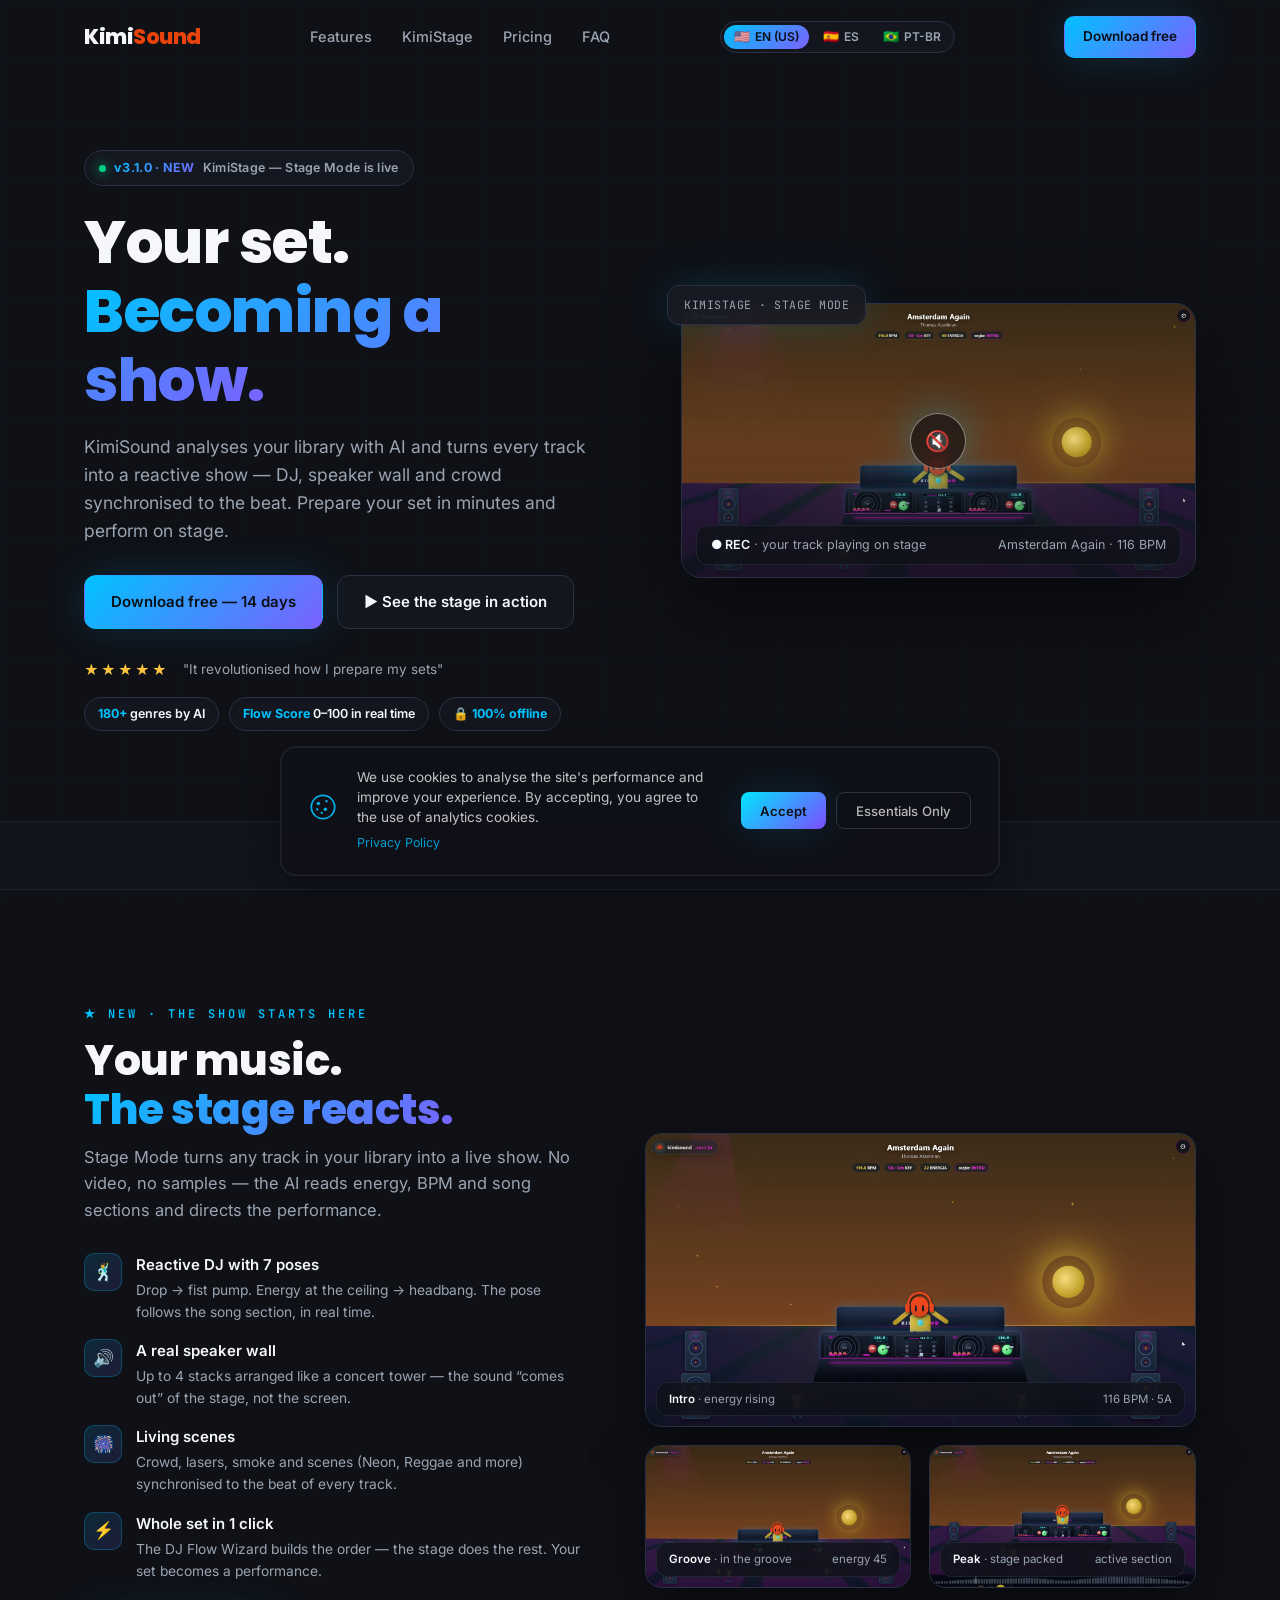
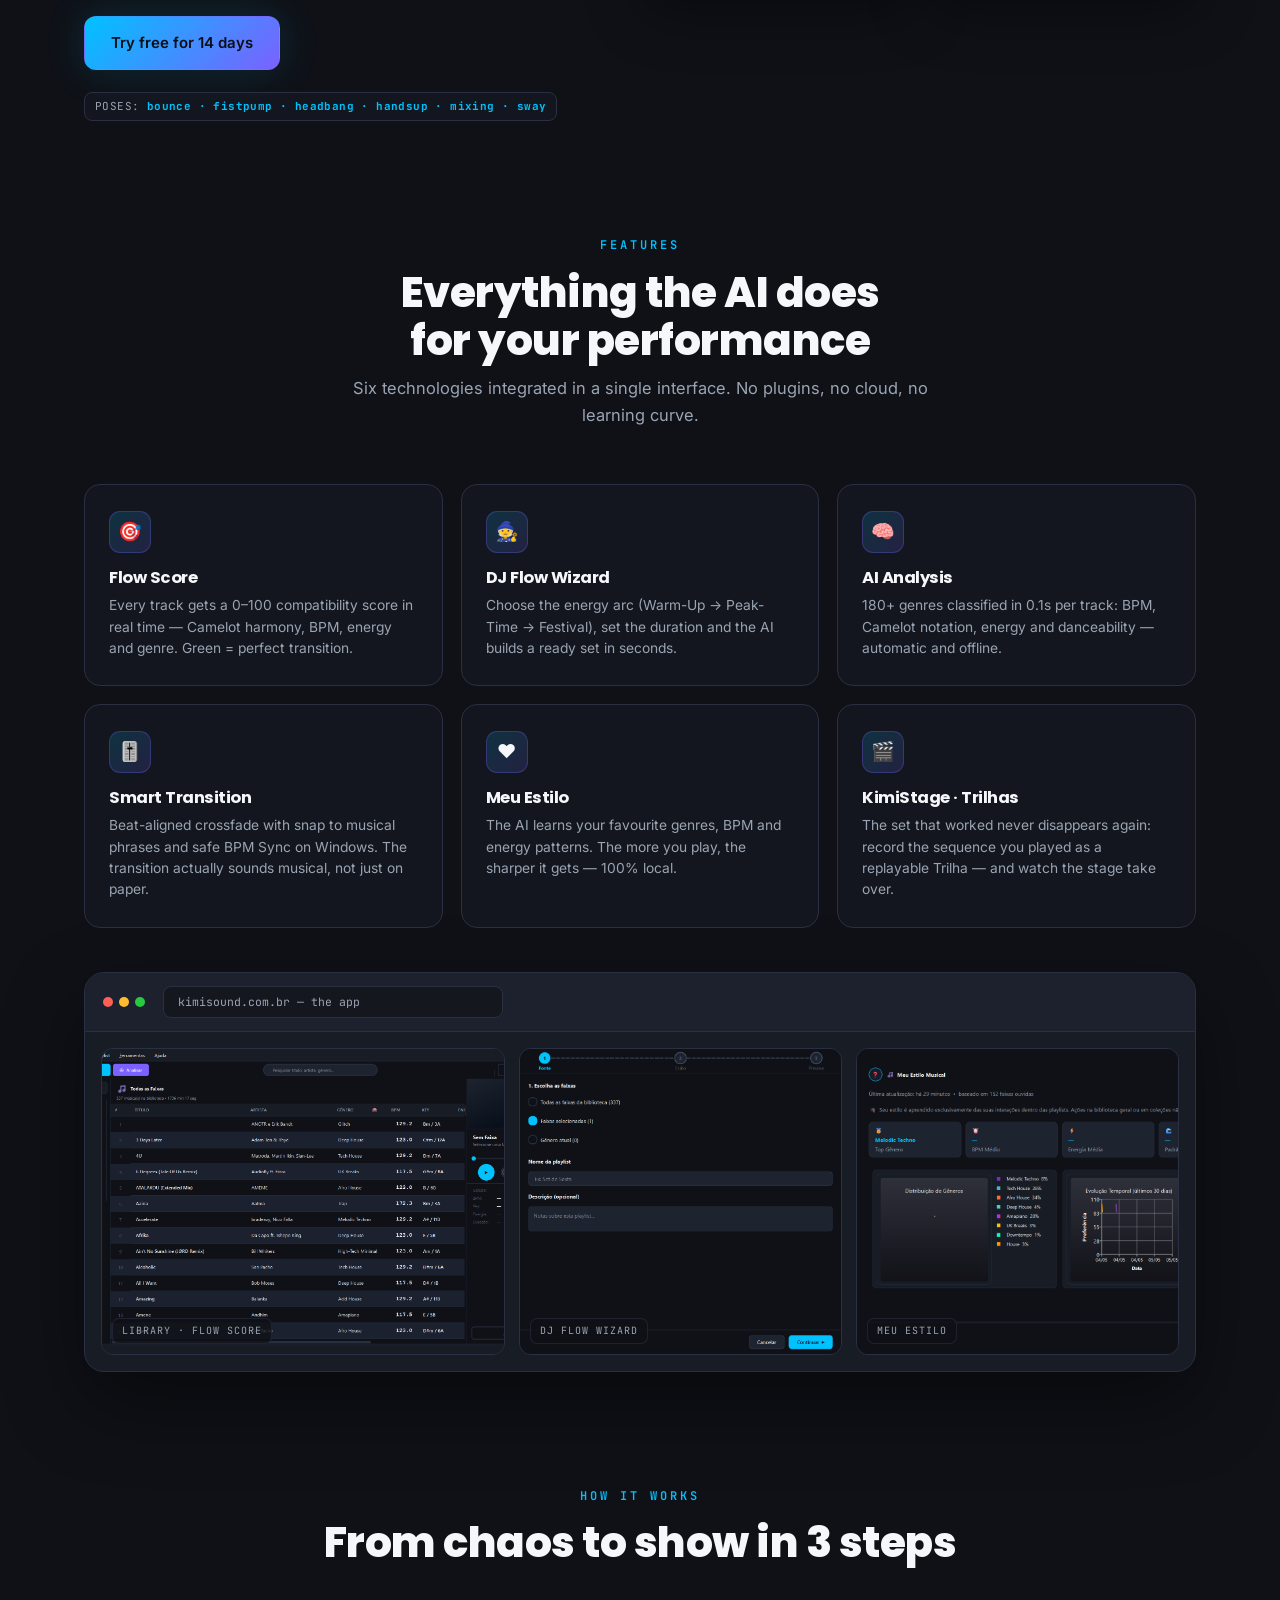
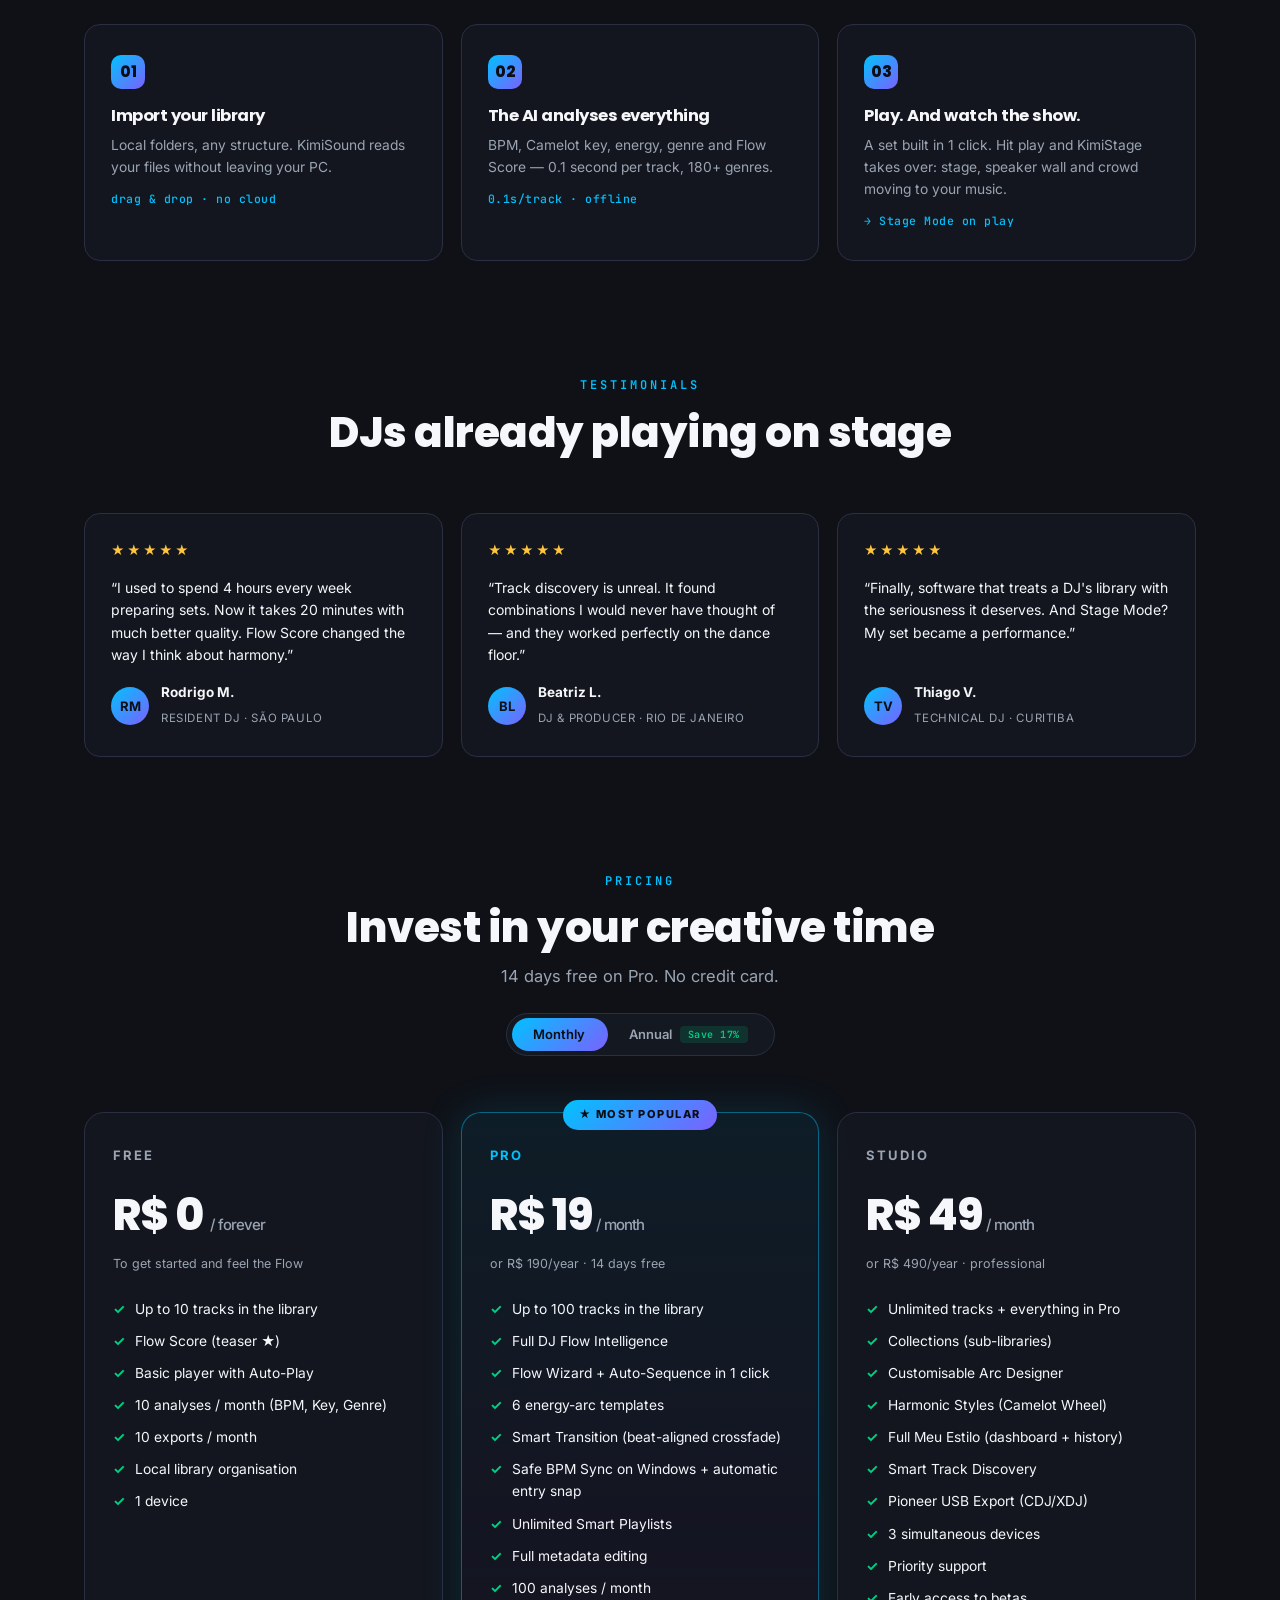
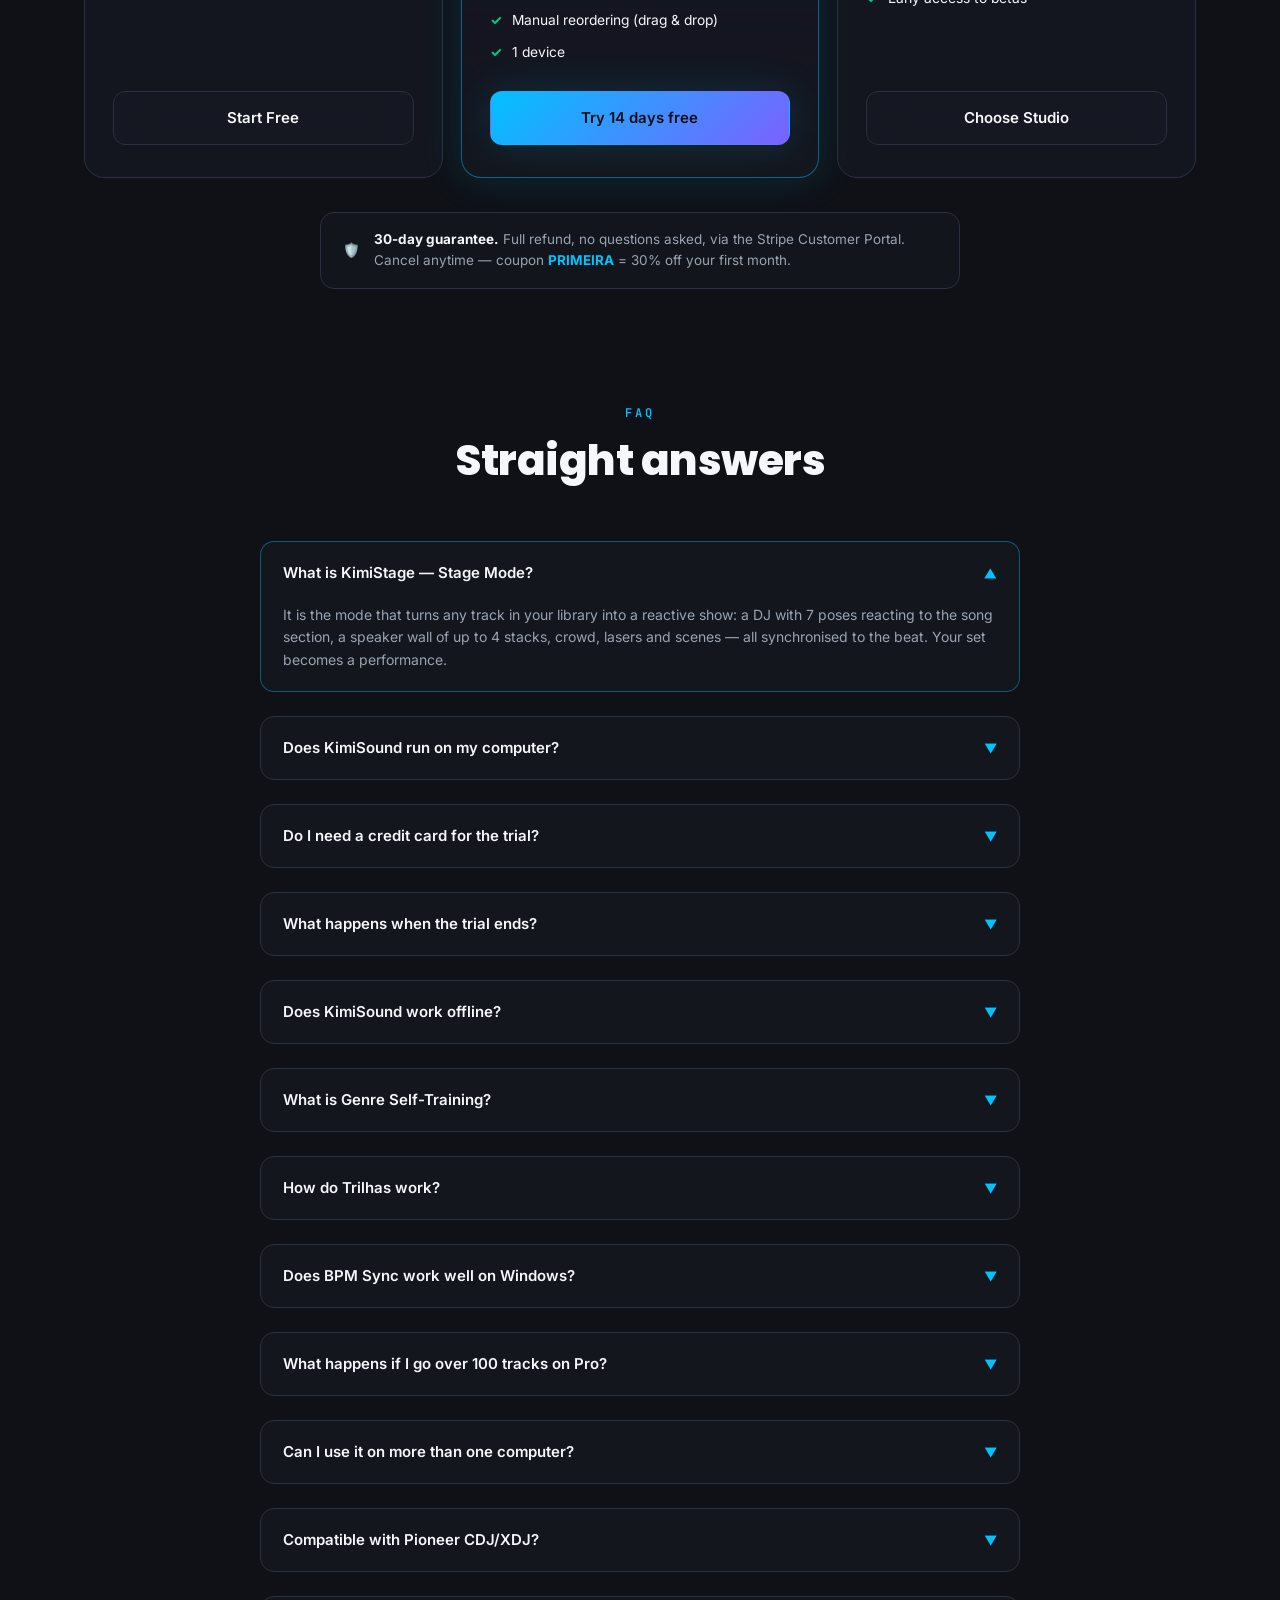
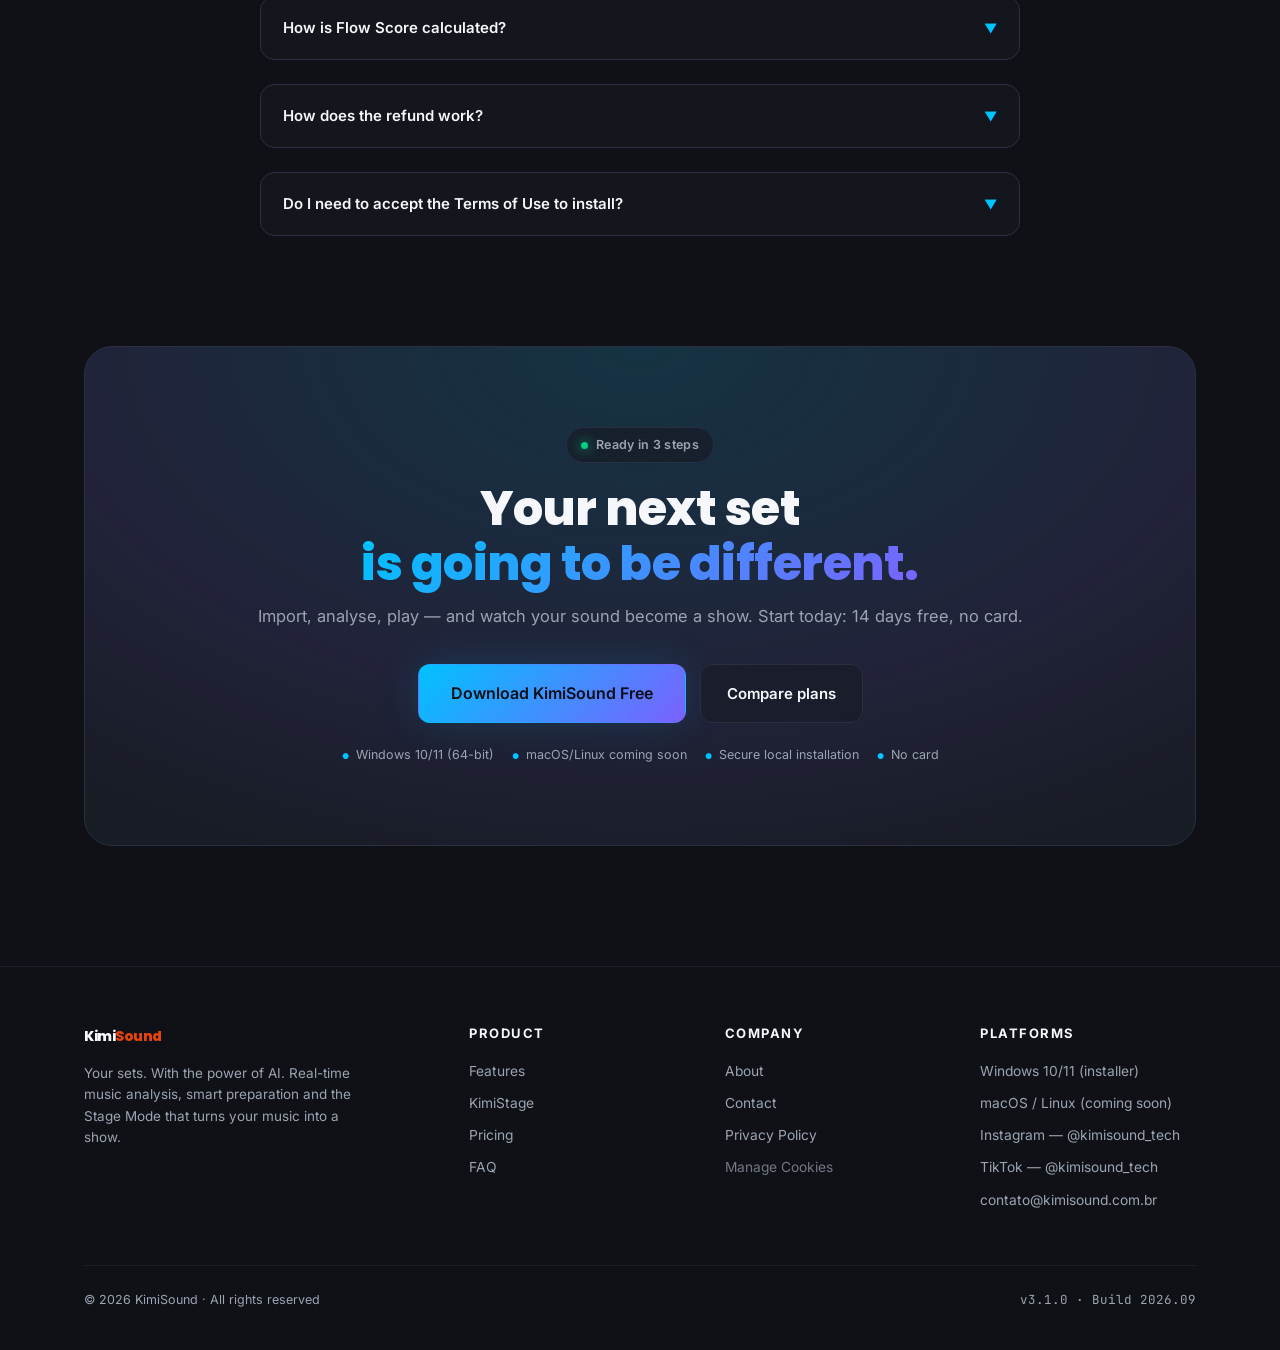
==== commit 0644a7cc: "feat(landing): i18n EN/ES (seletor na navbar, sem reload, ?lang=, og:locale) + correção P0 do redesi" ====
--- a/index.html
+++ b/index.html
@@ -18,10 +18,10 @@
 <script async src="https://www.googletagmanager.com/gtag/js?id=G-8N0QM0S1VJ"></script>
 <meta charset="utf-8" />
 <meta name="viewport" content="width=device-width, initial-scale=1" />
-<title>KimiSound — Software Profissional de Gestão de Biblioteca e Mixagem para DJs</title>
-<meta name="description" content="KimiSound é um software profissional para DJs com crossfade adaptativo, IA Flow Score, análise offline de 180+ gêneros e exportação de playlists. Gestão inteligente da biblioteca musical." />
-<meta property="og:title" content="KimiSound — Software Profissional de Gestão de Biblioteca e Mixagem para DJs" />
-<meta property="og:description" content="Crossfade adaptativo, IA Flow Score em tempo real, análise offline de BPM, tonalidade Camelot e 180+ gêneros. A ferramenta definitiva para preparação de sets." />
+<title data-i18n="KimiSound — Software Profissional de Gestão de Biblioteca e Mixagem para DJs">KimiSound — Software Profissional de Gestão de Biblioteca e Mixagem para DJs</title>
+<meta data-i18n-attr="content" name="description" content="KimiSound é um software profissional para DJs com crossfade adaptativo, IA Flow Score, análise offline de 180+ gêneros e exportação de playlists. Gestão inteligente da biblioteca musical." />
+<meta data-i18n-attr="content" property="og:title" content="KimiSound — Software Profissional de Gestão de Biblioteca e Mixagem para DJs" />
+<meta data-i18n-attr="content" property="og:description" content="Crossfade adaptativo, IA Flow Score em tempo real, análise offline de BPM, tonalidade Camelot e 180+ gêneros. A ferramenta definitiva para preparação de sets." />
 <meta property="og:type" content="website" />
 <meta property="og:url" content="https://kimisound.com" />
 <meta property="og:image" content="assets/mascot-icon.png" />
@@ -41,13 +41,18 @@
   <div class="inner">
     <a href="#" class="logo"><span class="k">Kimi</span><span class="s">Sound</span></a>
     <div class="nav-links">
-      <a href="#funcionalidades">Funcionalidades</a>
+      <a href="#funcionalidades" data-i18n="Funcionalidades">Funcionalidades</a>
       <a href="#kimistage">KimiStage</a>
-      <a href="#planos">Planos</a>
-      <a href="#faq">FAQ</a>
-    </div>
-    <a href="https://github.com/victoryan7/landing-page-kimisound/releases/download/v3.1.0/KimiSound-Setup-3.1.0.exe" target="_blank" rel="noopener" class="btn btn-primary btn-sm download-link">Baixar grátis</a>
-    <button class="nav-toggle" id="navToggle" type="button" aria-label="Menu"><span></span><span></span><span></span></button>
+      <a href="#planos" data-i18n="Planos">Planos</a>
+      <a href="#faq" data-i18n="FAQ">FAQ</a>
+    </div>
+    <div class="lang-switch" id="langSwitch" role="group" aria-label="Idioma">
+      <button class="lang-btn" type="button" data-lang="en" lang="en" aria-pressed="false" title="English (US)"><span class="lang-flag" aria-hidden="true">🇺🇸</span><span class="lang-code">EN (US)</span></button>
+      <button class="lang-btn" type="button" data-lang="es" lang="es" aria-pressed="false" title="Español"><span class="lang-flag" aria-hidden="true">🇪🇸</span><span class="lang-code">ES</span></button>
+      <button class="lang-btn active" type="button" data-lang="pt-BR" lang="pt-BR" aria-pressed="true" title="Português (Brasil)"><span class="lang-flag" aria-hidden="true">🇧🇷</span><span class="lang-code">PT-BR</span></button>
+    </div>
+    <a href="https://github.com/victoryan7/landing-page-kimisound/releases/download/v3.1.0/KimiSound-Setup-3.1.0.exe" target="_blank" rel="noopener" class="btn btn-primary btn-sm download-link" data-i18n="Baixar grátis">Baixar grátis</a>
+    <button data-i18n-attr="aria-label" class="nav-toggle" id="navToggle" type="button" aria-label="Menu"><span></span><span></span><span></span></button>
   </div>
 </nav>
 
@@ -56,26 +61,26 @@
   <div class="container">
     <div class="hero-grid">
       <div class="reveal">
-        <span class="badge"><span class="dot"></span><span class="tag" id="version-badge">v3.1.0 · NOVO</span> KimiStage — Modo Palco no ar</span>
-        <h1>Seu set.<br><span class="grad-text">Virando show.</span></h1>
-        <p class="sub">O KimiSound analisa sua biblioteca com IA e transforma cada faixa em um show reativo — DJ, paredão e plateia sincronizados ao beat. Prepare o set em minutos, toque no palco.</p>
+        <span class="badge"><span class="dot"></span><span class="tag" id="version-badge" data-i18n="v3.1.0 · NOVO">v3.1.0 · NOVO</span> <span data-i18n="KimiStage — Modo Palco no ar">KimiStage — Modo Palco no ar</span></span>
+        <h1><span data-i18n="Seu set.">Seu set.</span><br><span class="grad-text" data-i18n="Virando show.">Virando show.</span></h1>
+        <p class="sub" data-i18n="O KimiSound analisa sua biblioteca com IA e transforma cada faixa em um show reativo — DJ, paredão e plateia sincronizados ao beat. Prepare o set em minutos, toque no palco.">O KimiSound analisa sua biblioteca com IA e transforma cada faixa em um show reativo — DJ, paredão e plateia sincronizados ao beat. Prepare o set em minutos, toque no palco.</p>
         <div class="hero-ctas">
-          <a href="https://github.com/victoryan7/landing-page-kimisound/releases/download/v3.1.0/KimiSound-Setup-3.1.0.exe" target="_blank" rel="noopener" class="btn btn-primary download-link">Baixar grátis — 14 dias</a>
-          <a href="#kimistage" class="btn btn-ghost">▶ Ver o palco em ação</a>
+          <a href="https://github.com/victoryan7/landing-page-kimisound/releases/download/v3.1.0/KimiSound-Setup-3.1.0.exe" target="_blank" rel="noopener" class="btn btn-primary download-link" data-i18n="Baixar grátis — 14 dias">Baixar grátis — 14 dias</a>
+          <a href="#kimistage" class="btn btn-ghost" data-i18n="▶ Ver o palco em ação">▶ Ver o palco em ação</a>
         </div>
         <div class="hero-proof">
           <span class="stars">★★★★★</span>
-          <span>"Revolucionou minha preparação de sets"</span>
+          <span data-i18n="&quot;Revolucionou minha preparação de sets&quot;">"Revolucionou minha preparação de sets"</span>
         </div>
         <div class="pills" style="margin-top:16px">
-          <span class="pill"><b>180+</b> gêneros por IA</span>
-          <span class="pill"><b>Flow Score</b> 0–100 em tempo real</span>
-          <span class="pill">🔒 <b>100% offline</b></span>
+          <span class="pill"><b>180+</b> <span data-i18n="gêneros por IA">gêneros por IA</span></span>
+          <span class="pill"><b>Flow Score</b> <span data-i18n="0–100 em tempo real">0–100 em tempo real</span></span>
+          <span class="pill">🔒 <b data-i18n="100% offline">100% offline</b></span>
         </div>
       </div>
 
       <div class="hero-mock reveal">
-        <div class="badge-float">KIMISTAGE · MODO PALCO</div>
+        <div class="badge-float" data-i18n="KIMISTAGE · MODO PALCO">KIMISTAGE · MODO PALCO</div>
         <div class="media-slot">
           <video id="heroVideo" autoplay muted loop playsinline preload="metadata" poster="assets/hero_poster.jpg">
             <source src="assets/hero_stage.mp4" type="video/mp4">
@@ -84,7 +89,7 @@
             <div class="play-btn sound-btn" id="heroSoundBtn">🔇</div>
           </div>
           <div class="media-caption">
-            <span><b>● REC</b> · sua faixa tocando no palco</span>
+            <span><b>● REC</b> · <span data-i18n="sua faixa tocando no palco">sua faixa tocando no palco</span></span>
             <span>Amsterdam Again · 116 BPM</span>
           </div>
         </div>
@@ -97,13 +102,13 @@
 <div class="strip">
   <div class="container">
     <div class="inner-strip reveal">
-      <strong>Chega de montar set no chute.</strong>
+      <strong data-i18n="Chega de montar set no chute.">Chega de montar set no chute.</strong>
       <span class="sep"></span>
-      <span>⏱ 3h/semana perdidas testando transições</span>
+      <span data-i18n="⏱ 3h/semana perdidas testando transições">⏱ 3h/semana perdidas testando transições</span>
       <span class="sep"></span>
-      <span>🎲 compatibilidade por intuição</span>
+      <span data-i18n="🎲 compatibilidade por intuição">🎲 compatibilidade por intuição</span>
       <span class="sep"></span>
-      <span>📁 biblioteca fragmentada</span>
+      <span data-i18n="📁 biblioteca fragmentada">📁 biblioteca fragmentada</span>
     </div>
   </div>
 </div><!-- ============ KIMISTAGE (ÂNCORA) ============ -->
@@ -111,52 +116,52 @@
   <div class="container">
     <div class="stage-grid">
       <div class="reveal">
-        <span class="sec-tag">★ Novo · o show começa aqui</span>
-        <h2 class="sec-title">Sua música.<br><span class="grad-text">O palco reage.</span></h2>
-        <p class="sec-sub">O Modo Palco transforma qualquer faixa da sua biblioteca num show ao vivo. Sem vídeo, sem sample — a IA lê energia, BPM e seção da música e dirige o espetáculo.</p>
+        <span class="sec-tag" data-i18n="★ Novo · o show começa aqui">★ Novo · o show começa aqui</span>
+        <h2 class="sec-title"><span data-i18n="Sua música.">Sua música.</span><br><span class="grad-text" data-i18n="O palco reage.">O palco reage.</span></h2>
+        <p class="sec-sub" data-i18n="O Modo Palco transforma qualquer faixa da sua biblioteca num show ao vivo. Sem vídeo, sem sample — a IA lê energia, BPM e seção da música e dirige o espetáculo.">O Modo Palco transforma qualquer faixa da sua biblioteca num show ao vivo. Sem vídeo, sem sample — a IA lê energia, BPM e seção da música e dirige o espetáculo.</p>
 
         <div class="feature-list">
           <div class="feature-item">
             <div class="ico">🕺</div>
-            <div><b>DJ reativo com 7 poses</b>
-              <p>Drop → fist pump. Energia no teto → headbang. A pose acompanha a seção da faixa, em tempo real.</p></div>
+            <div><b data-i18n="DJ reativo com 7 poses">DJ reativo com 7 poses</b>
+              <p data-i18n="Drop → fist pump. Energia no teto → headbang. A pose acompanha a seção da faixa, em tempo real.">Drop → fist pump. Energia no teto → headbang. A pose acompanha a seção da faixa, em tempo real.</p></div>
           </div>
           <div class="feature-item">
             <div class="ico">🔊</div>
-            <div><b>Paredão de som de verdade</b>
-              <p>Até 4 pilhas posicionadas como torre de show — o som “sai” do palco, não da tela.</p></div>
+            <div><b data-i18n="Paredão de som de verdade">Paredão de som de verdade</b>
+              <p data-i18n="Até 4 pilhas posicionadas como torre de show — o som “sai” do palco, não da tela.">Até 4 pilhas posicionadas como torre de show — o som “sai” do palco, não da tela.</p></div>
           </div>
           <div class="feature-item">
             <div class="ico">🎆</div>
-            <div><b>Cenários vivos</b>
-              <p>Plateia, lasers, fumaça e cenários (Neon, Reggae e mais) sincronizados ao beat de cada faixa.</p></div>
+            <div><b data-i18n="Cenários vivos">Cenários vivos</b>
+              <p data-i18n="Plateia, lasers, fumaça e cenários (Neon, Reggae e mais) sincronizados ao beat de cada faixa.">Plateia, lasers, fumaça e cenários (Neon, Reggae e mais) sincronizados ao beat de cada faixa.</p></div>
           </div>
           <div class="feature-item">
             <div class="ico">⚡</div>
-            <div><b>Set inteiro em 1 clique</b>
-              <p>O DJ Flow Wizard monta a ordem — o palco faz o resto. Seu set vira apresentação.</p></div>
+            <div><b data-i18n="Set inteiro em 1 clique">Set inteiro em 1 clique</b>
+              <p data-i18n="O DJ Flow Wizard monta a ordem — o palco faz o resto. Seu set vira apresentação.">O DJ Flow Wizard monta a ordem — o palco faz o resto. Seu set vira apresentação.</p></div>
           </div>
         </div>
 
-        <a href="#planos" class="btn btn-primary">Testar grátis por 14 dias</a>
+        <a href="#planos" class="btn btn-primary" data-i18n="Testar grátis por 14 dias">Testar grátis por 14 dias</a>
 
         <div class="pose-chips">
-          <span class="pose-chip">POSES: <b>bounce · fistpump · headbang · handsup · mixing · sway</b></span>
+          <span class="pose-chip"><span data-i18n="POSES:">POSES:</span> <b>bounce · fistpump · headbang · handsup · mixing · sway</b></span>
         </div>
       </div>
 
       <div class="stage-media reveal">
         <div class="media-slot">
-          <img src="assets/stage_intro.png" alt="KimiStage — intro da faixa no palco">
-          <div class="media-caption"><span><b>Intro</b> · energia subindo</span><span>116 BPM · 5A</span></div>
+          <img data-i18n-attr="alt" src="assets/stage_intro.png" alt="KimiStage — intro da faixa no palco">
+          <div class="media-caption"><span><b>Intro</b> · <span data-i18n="energia subindo">energia subindo</span></span><span>116 BPM · 5A</span></div>
         </div>
         <div class="media-slot">
-          <img src="assets/stage_groove.png" alt="KimiStage — groove no palco">
-          <div class="media-caption"><span><b>Groove</b> · no ritmo</span><span>energia 45</span></div>
+          <img data-i18n-attr="alt" src="assets/stage_groove.png" alt="KimiStage — groove no palco">
+          <div class="media-caption"><span><b>Groove</b> · <span data-i18n="no ritmo">no ritmo</span></span><span data-i18n="energia 45">energia 45</span></div>
         </div>
         <div class="media-slot">
-          <img src="assets/stage_peak.png" alt="KimiStage — auge do groove no palco">
-          <div class="media-caption"><span><b>Peak</b> · palco cheio</span><span>seção ativa</span></div>
+          <img data-i18n-attr="alt" src="assets/stage_peak.png" alt="KimiStage — auge do groove no palco">
+          <div class="media-caption"><span><b>Peak</b> · <span data-i18n="palco cheio">palco cheio</span></span><span data-i18n="seção ativa">seção ativa</span></div>
         </div>
       </div>
     </div>
@@ -167,60 +172,60 @@
 <section id="funcionalidades">
   <div class="container">
     <div class="section-head center reveal">
-      <span class="sec-tag">Funcionalidades</span>
-      <h2 class="sec-title">Tudo que a IA faz<br>pela sua performance</h2>
-      <p class="sec-sub">Seis tecnologias integradas numa interface só. Sem plugins, sem nuvem, sem curva.</p>
+      <span class="sec-tag" data-i18n="Funcionalidades">Funcionalidades</span>
+      <h2 class="sec-title"><span data-i18n="Tudo que a IA faz">Tudo que a IA faz</span><br><span data-i18n="pela sua performance">pela sua performance</span></h2>
+      <p class="sec-sub" data-i18n="Seis tecnologias integradas numa interface só. Sem plugins, sem nuvem, sem curva.">Seis tecnologias integradas numa interface só. Sem plugins, sem nuvem, sem curva.</p>
     </div>
 
     <div class="feat-grid">
       <div class="feat-card reveal">
         <div class="f-ico">🎯</div>
         <h3>Flow Score</h3>
-        <p>Cada faixa recebe 0–100 de compatibilidade em tempo real — harmonia Camelot, BPM, energia e gênero. Verde = transição perfeita.</p>
+        <p data-i18n="Cada faixa recebe 0–100 de compatibilidade em tempo real — harmonia Camelot, BPM, energia e gênero. Verde = transição perfeita.">Cada faixa recebe 0–100 de compatibilidade em tempo real — harmonia Camelot, BPM, energia e gênero. Verde = transição perfeita.</p>
       </div>
       <div class="feat-card reveal">
         <div class="f-ico">🧙</div>
         <h3>DJ Flow Wizard</h3>
-        <p>Escolha o arco de energia (Warm-Up → Peak-Time → Festival), defina a duração e a IA monta o set pronto em segundos.</p>
+        <p data-i18n="Escolha o arco de energia (Warm-Up → Peak-Time → Festival), defina a duração e a IA monta o set pronto em segundos.">Escolha o arco de energia (Warm-Up → Peak-Time → Festival), defina a duração e a IA monta o set pronto em segundos.</p>
       </div>
       <div class="feat-card reveal">
         <div class="f-ico">🧠</div>
-        <h3>Análise por IA</h3>
-        <p>180+ gêneros classificados em 0,1s por faixa: BPM, notação Camelot, energia e danceabilidade — automático e offline.</p>
+        <h3 data-i18n="Análise por IA">Análise por IA</h3>
+        <p data-i18n="180+ gêneros classificados em 0,1s por faixa: BPM, notação Camelot, energia e danceabilidade — automático e offline.">180+ gêneros classificados em 0,1s por faixa: BPM, notação Camelot, energia e danceabilidade — automático e offline.</p>
       </div>
       <div class="feat-card reveal">
         <div class="f-ico">🎚️</div>
-        <h3>Transição Inteligente</h3>
-        <p>Crossfade beat-aligned com snap a frases musicais e BPM Sync seguro no Windows. A transição soa musical, não só no papel.</p>
+        <h3 data-i18n="Transição Inteligente">Transição Inteligente</h3>
+        <p data-i18n="Crossfade beat-aligned com snap a frases musicais e BPM Sync seguro no Windows. A transição soa musical, não só no papel.">Crossfade beat-aligned com snap a frases musicais e BPM Sync seguro no Windows. A transição soa musical, não só no papel.</p>
       </div>
       <div class="feat-card reveal">
         <div class="f-ico">❤️</div>
         <h3>Meu Estilo</h3>
-        <p>A IA aprende seus gêneros favoritos, BPM e padrões de energia. Quanto mais você toca, mais preciso ela fica — 100% local.</p>
+        <p data-i18n="A IA aprende seus gêneros favoritos, BPM e padrões de energia. Quanto mais você toca, mais preciso ela fica — 100% local.">A IA aprende seus gêneros favoritos, BPM e padrões de energia. Quanto mais você toca, mais preciso ela fica — 100% local.</p>
       </div>
       <div class="feat-card reveal">
         <div class="f-ico">🎬</div>
         <h3>KimiStage · Trilhas</h3>
-        <p>O set que deu certo nunca mais some: grave a sequência tocada como Trilha reproduzível — e veja o palco entrar em cena.</p>
+        <p data-i18n="O set que deu certo nunca mais some: grave a sequência tocada como Trilha reproduzível — e veja o palco entrar em cena.">O set que deu certo nunca mais some: grave a sequência tocada como Trilha reproduzível — e veja o palco entrar em cena.</p>
       </div>
     </div>
 
     <div class="showroom reveal">
       <div class="bar">
         <div class="traffic"><span></span><span></span><span></span></div>
-        <div class="url">kimisound.com.br — o app</div>
+        <div class="url" data-i18n="kimisound.com.br — o app">kimisound.com.br — o app</div>
       </div>
       <div class="shots">
         <div class="shot">
-          <img src="assets/app_library.png" alt="Janela principal do KimiSound — todas as faixas com Flow Score">
-          <span class="shot-tag">BIBLIOTECA · FLOW SCORE</span>
+          <img data-i18n-attr="alt" src="assets/app_library.png" alt="Janela principal do KimiSound — todas as faixas com Flow Score">
+          <span class="shot-tag" data-i18n="BIBLIOTECA · FLOW SCORE">BIBLIOTECA · FLOW SCORE</span>
         </div>
         <div class="shot">
-          <img src="assets/app_wizard1.png" alt="DJ Flow Wizard passo 1">
+          <img data-i18n-attr="alt" src="assets/app_wizard1.png" alt="DJ Flow Wizard passo 1">
           <span class="shot-tag">DJ FLOW WIZARD</span>
         </div>
         <div class="shot">
-          <img src="assets/app_meuestilo.png" alt="Dashboard Meu Estilo — o que a IA aprendeu">
+          <img data-i18n-attr="alt" src="assets/app_meuestilo.png" alt="Dashboard Meu Estilo — o que a IA aprendeu">
           <span class="shot-tag">MEU ESTILO</span>
         </div>
       </div>
@@ -232,27 +237,27 @@
 <section id="como-funciona">
   <div class="container">
     <div class="section-head center reveal">
-      <span class="sec-tag">Como funciona</span>
-      <h2 class="sec-title">Do caos ao show em 3 passos</h2>
+      <span class="sec-tag" data-i18n="Como funciona">Como funciona</span>
+      <h2 class="sec-title" data-i18n="Do caos ao show em 3 passos">Do caos ao show em 3 passos</h2>
     </div>
     <div class="steps">
       <div class="step-card reveal">
         <div class="num">01</div>
-        <h3>Importe sua biblioteca</h3>
-        <p>Pastas locais, qualquer organização. O KimiSound lê seus arquivos sem sair do seu PC.</p>
-        <span class="mono">drag & drop · sem nuvem</span>
+        <h3 data-i18n="Importe sua biblioteca">Importe sua biblioteca</h3>
+        <p data-i18n="Pastas locais, qualquer organização. O KimiSound lê seus arquivos sem sair do seu PC.">Pastas locais, qualquer organização. O KimiSound lê seus arquivos sem sair do seu PC.</p>
+        <span class="mono" data-i18n="drag & drop · sem nuvem">drag & drop · sem nuvem</span>
       </div>
       <div class="step-card reveal">
         <div class="num">02</div>
-        <h3>A IA analisa tudo</h3>
-        <p>BPM, tonalidade Camelot, energia, gênero e Flow Score — 0,1 segundo por faixa, 180+ gêneros.</p>
-        <span class="mono">0.1s/faixa · offline</span>
+        <h3 data-i18n="A IA analisa tudo">A IA analisa tudo</h3>
+        <p data-i18n="BPM, tonalidade Camelot, energia, gênero e Flow Score — 0,1 segundo por faixa, 180+ gêneros.">BPM, tonalidade Camelot, energia, gênero e Flow Score — 0,1 segundo por faixa, 180+ gêneros.</p>
+        <span class="mono" data-i18n="0.1s/faixa · offline">0.1s/faixa · offline</span>
       </div>
       <div class="step-card reveal">
         <div class="num">03</div>
-        <h3>Toque. E veja o show.</h3>
-        <p>Set montado em 1 clique. Aperte play e o KimiStage assume: palco, paredão e plateia no ritmo da sua música.</p>
-        <span class="mono">→ Modo Palco no play</span>
+        <h3 data-i18n="Toque. E veja o show.">Toque. E veja o show.</h3>
+        <p data-i18n="Set montado em 1 clique. Aperte play e o KimiStage assume: palco, paredão e plateia no ritmo da sua música.">Set montado em 1 clique. Aperte play e o KimiStage assume: palco, paredão e plateia no ritmo da sua música.</p>
+        <span class="mono" data-i18n="→ Modo Palco no play">→ Modo Palco no play</span>
       </div>
     </div>
   </div>
@@ -260,32 +265,32 @@
 <section id="depoimentos">
   <div class="container">
     <div class="section-head center reveal">
-      <span class="sec-tag">Depoimentos</span>
-      <h2 class="sec-title">DJs que já tocam no palco</h2>
+      <span class="sec-tag" data-i18n="Depoimentos">Depoimentos</span>
+      <h2 class="sec-title" data-i18n="DJs que já tocam no palco">DJs que já tocam no palco</h2>
     </div>
     <div class="testi-grid">
       <div class="testi-card reveal">
         <span class="stars">★★★★★</span>
-        <q>Eu gastava 4 horas toda semana preparando sets. Hoje faço em 20 minutos com uma qualidade muito maior. O Flow Score mudou minha forma de pensar harmonia.</q>
+        <q data-i18n="Eu gastava 4 horas toda semana preparando sets. Hoje faço em 20 minutos com uma qualidade muito maior. O Flow Score mudou minha forma de pensar harmonia.">Eu gastava 4 horas toda semana preparando sets. Hoje faço em 20 minutos com uma qualidade muito maior. O Flow Score mudou minha forma de pensar harmonia.</q>
         <div class="who">
           <div class="avatar">RM</div>
-          <div><b>Rodrigo M.</b><span>DJ RESIDENTE · SÃO PAULO</span></div>
+          <div><b>Rodrigo M.</b><span data-i18n="DJ RESIDENTE · SÃO PAULO">DJ RESIDENTE · SÃO PAULO</span></div>
         </div>
       </div>
       <div class="testi-card reveal">
         <span class="stars">★★★★★</span>
-        <q>A descoberta de faixas é surreal. Ele encontrou combinações que eu nunca teria pensado — e funcionaram perfeitamente na pista.</q>
+        <q data-i18n="A descoberta de faixas é surreal. Ele encontrou combinações que eu nunca teria pensado — e funcionaram perfeitamente na pista.">A descoberta de faixas é surreal. Ele encontrou combinações que eu nunca teria pensado — e funcionaram perfeitamente na pista.</q>
         <div class="who">
           <div class="avatar">BL</div>
-          <div><b>Beatriz L.</b><span>DJ & PRODUTORA · RIO DE JANEIRO</span></div>
+          <div><b>Beatriz L.</b><span data-i18n="DJ & PRODUTORA · RIO DE JANEIRO">DJ & PRODUTORA · RIO DE JANEIRO</span></div>
         </div>
       </div>
       <div class="testi-card reveal">
         <span class="stars">★★★★★</span>
-        <q>Finalmente um software que trata a biblioteca do DJ com a seriedade que merece. E o Modo Palco? Meu set virou apresentação.</q>
+        <q data-i18n="Finalmente um software que trata a biblioteca do DJ com a seriedade que merece. E o Modo Palco? Meu set virou apresentação.">Finalmente um software que trata a biblioteca do DJ com a seriedade que merece. E o Modo Palco? Meu set virou apresentação.</q>
         <div class="who">
           <div class="avatar">TV</div>
-          <div><b>Thiago V.</b><span>DJ TÉCNICO · CURITIBA</span></div>
+          <div><b>Thiago V.</b><span data-i18n="DJ TÉCNICO · CURITIBA">DJ TÉCNICO · CURITIBA</span></div>
         </div>
       </div>
     </div>
@@ -296,12 +301,12 @@
 <section id="planos">
   <div class="container">
     <div class="section-head center reveal">
-      <span class="sec-tag">Planos</span>
-      <h2 class="sec-title">Invista no seu tempo de criação</h2>
-      <p class="sec-sub">14 dias grátis no Pro. Sem cartão de crédito.</p>
-      <div class="toggle reveal" role="tablist" aria-label="Período">
-        <button class="t-opt active" type="button" data-period="monthly" aria-selected="true">Mensal</button>
-        <button class="t-opt" type="button" data-period="annual" aria-selected="false">Anual <span class="save">Economize 17%</span></button>
+      <span class="sec-tag" data-i18n="Planos">Planos</span>
+      <h2 class="sec-title" data-i18n="Invista no seu tempo de criação">Invista no seu tempo de criação</h2>
+      <p class="sec-sub" data-i18n="14 dias grátis no Pro. Sem cartão de crédito.">14 dias grátis no Pro. Sem cartão de crédito.</p>
+      <div data-i18n-attr="aria-label" class="toggle reveal" role="tablist" aria-label="Período">
+        <button class="t-opt active" type="button" data-period="monthly" aria-selected="true" data-i18n="Mensal">Mensal</button>
+        <button class="t-opt" type="button" data-period="annual" aria-selected="false"><span data-i18n="Anual">Anual</span> <span class="save" data-i18n="Economize 17%">Economize 17%</span></button>
         <span class="t-pill"></span>
       </div>
     </div>
@@ -309,64 +314,64 @@
     <div class="price-grid">
       <div class="price-card plan reveal">
         <div class="plan-label">Free</div>
-        <div class="price">R$ 0<small> / para sempre</small></div>
-        <div class="billing">Para começar e sentir o Flow</div>
+        <div class="price">R$ 0 <small data-i18n="/ para sempre">/ para sempre</small></div>
+        <div class="billing" data-i18n="Para começar e sentir o Flow">Para começar e sentir o Flow</div>
         <ul>
-          <li>Até 10 faixas na biblioteca</li>
+          <li data-i18n="Até 10 faixas na biblioteca">Até 10 faixas na biblioteca</li>
           <li>Flow Score (teaser ★)</li>
-          <li>Player básico com Auto-Play</li>
-          <li>10 análises / mês (BPM, Key, Gênero)</li>
-          <li>10 exportações / mês</li>
-          <li>Organização local da biblioteca</li>
-          <li>1 dispositivo</li>
+          <li data-i18n="Player básico com Auto-Play">Player básico com Auto-Play</li>
+          <li data-i18n="10 análises / mês (BPM, Key, Gênero)">10 análises / mês (BPM, Key, Gênero)</li>
+          <li data-i18n="10 exportações / mês">10 exportações / mês</li>
+          <li data-i18n="Organização local da biblioteca">Organização local da biblioteca</li>
+          <li data-i18n="1 dispositivo">1 dispositivo</li>
         </ul>
-        <a href="https://github.com/victoryan7/landing-page-kimisound/releases/download/v3.1.0/KimiSound-Setup-3.1.0.exe" target="_blank" rel="noopener" class="btn btn-ghost download-link">Começar Grátis</a>
+        <a href="https://github.com/victoryan7/landing-page-kimisound/releases/download/v3.1.0/KimiSound-Setup-3.1.0.exe" target="_blank" rel="noopener" class="btn btn-ghost download-link" data-i18n="Começar Grátis">Começar Grátis</a>
       </div>
 
       <div class="price-card plan featured reveal">
-        <span class="pop">★ MAIS POPULAR</span>
+        <span class="pop" data-i18n="★ MAIS POPULAR">★ MAIS POPULAR</span>
         <div class="plan-label pro">Pro</div>
-        <div class="price">R$ <span class="amount" data-monthly="19" data-annual="190">19</span><small class="period" data-monthly=" / mês" data-annual=" / ano"> / mês</small></div>
-        <div class="billing plan-alt-price" data-monthly="ou R$ 190/ano · 14 dias grátis" data-annual="ou R$ 19/mês · 14 dias grátis">ou R$ 190/ano · 14 dias grátis</div>
+        <div class="price">R$ <span class="amount" data-monthly="19" data-annual="190">19</span><small class="period" data-monthly=" / mês" data-annual=" / ano" data-i18n-dataset="monthly: / mês;annual: / ano"> / mês</small></div>
+        <div class="billing plan-alt-price" data-monthly="ou R$ 190/ano · 14 dias grátis" data-annual="ou R$ 19/mês · 14 dias grátis" data-i18n-dataset="monthly:ou R$ 190/ano · 14 dias grátis;annual:ou R$ 19/mês · 14 dias grátis">ou R$ 190/ano · 14 dias grátis</div>
         <ul>
-          <li>Até 100 faixas na biblioteca</li>
-          <li>DJ Flow Intelligence completo</li>
-          <li>Flow Wizard + Auto-Sequenciar em 1 clique</li>
-          <li>6 templates de arco de energia</li>
-          <li>Transição Inteligente (crossfade beat-aligned)</li>
-          <li>BPM Sync seguro no Windows + entry snap automático</li>
-          <li>Smart Playlists ilimitadas</li>
-          <li>Edição completa de metadados</li>
-          <li>100 análises / mês</li>
-          <li>Reordenação manual (drag &amp; drop)</li>
-          <li>1 dispositivo</li>
+          <li data-i18n="Até 100 faixas na biblioteca">Até 100 faixas na biblioteca</li>
+          <li data-i18n="DJ Flow Intelligence completo">DJ Flow Intelligence completo</li>
+          <li data-i18n="Flow Wizard + Auto-Sequenciar em 1 clique">Flow Wizard + Auto-Sequenciar em 1 clique</li>
+          <li data-i18n="6 templates de arco de energia">6 templates de arco de energia</li>
+          <li data-i18n="Transição Inteligente (crossfade beat-aligned)">Transição Inteligente (crossfade beat-aligned)</li>
+          <li data-i18n="BPM Sync seguro no Windows + entry snap automático">BPM Sync seguro no Windows + entry snap automático</li>
+          <li data-i18n="Smart Playlists ilimitadas">Smart Playlists ilimitadas</li>
+          <li data-i18n="Edição completa de metadados">Edição completa de metadados</li>
+          <li data-i18n="100 análises / mês">100 análises / mês</li>
+          <li data-i18n="Reordenação manual (drag &amp; drop)">Reordenação manual (drag &amp; drop)</li>
+          <li data-i18n="1 dispositivo">1 dispositivo</li>
         </ul>
-        <a href="#" class="btn btn-primary plan-checkout" data-plan="pro">Testar 14 dias grátis</a>
+        <a href="#" class="btn btn-primary plan-checkout" data-plan="pro" data-i18n="Testar 14 dias grátis">Testar 14 dias grátis</a>
       </div>
 
       <div class="price-card plan reveal">
         <div class="plan-label">Studio</div>
-        <div class="price">R$ <span class="amount" data-monthly="49" data-annual="490">49</span><small class="period" data-monthly=" / mês" data-annual=" / ano"> / mês</small></div>
-        <div class="billing plan-alt-price" data-monthly="ou R$ 490/ano · profissional" data-annual="ou R$ 49/mês · profissional">ou R$ 490/ano · profissional</div>
+        <div class="price">R$ <span class="amount" data-monthly="49" data-annual="490">49</span><small class="period" data-monthly=" / mês" data-annual=" / ano" data-i18n-dataset="monthly: / mês;annual: / ano"> / mês</small></div>
+        <div class="billing plan-alt-price" data-monthly="ou R$ 490/ano · profissional" data-annual="ou R$ 49/mês · profissional" data-i18n-dataset="monthly:ou R$ 490/ano · profissional;annual:ou R$ 49/mês · profissional">ou R$ 490/ano · profissional</div>
         <ul>
-          <li>Faixas ilimitadas + tudo do Pro</li>
-          <li>Collections (sub-bibliotecas)</li>
-          <li>Arc Designer customizável</li>
-          <li>Estilos Harmônicos (Camelot Wheel)</li>
-          <li>Meu Estilo completo (dashboard + histórico)</li>
-          <li>Descoberta Inteligente de Faixas</li>
-          <li>Export Pioneer USB (CDJ/XDJ)</li>
-          <li>3 dispositivos simultâneos</li>
-          <li>Suporte prioritário</li>
-          <li>Acesso antecipado a betas</li>
+          <li data-i18n="Faixas ilimitadas + tudo do Pro">Faixas ilimitadas + tudo do Pro</li>
+          <li data-i18n="Collections (sub-bibliotecas)">Collections (sub-bibliotecas)</li>
+          <li data-i18n="Arc Designer customizável">Arc Designer customizável</li>
+          <li data-i18n="Estilos Harmônicos (Camelot Wheel)">Estilos Harmônicos (Camelot Wheel)</li>
+          <li data-i18n="Meu Estilo completo (dashboard + histórico)">Meu Estilo completo (dashboard + histórico)</li>
+          <li data-i18n="Descoberta Inteligente de Faixas">Descoberta Inteligente de Faixas</li>
+          <li data-i18n="Export Pioneer USB (CDJ/XDJ)">Export Pioneer USB (CDJ/XDJ)</li>
+          <li data-i18n="3 dispositivos simultâneos">3 dispositivos simultâneos</li>
+          <li data-i18n="Suporte prioritário">Suporte prioritário</li>
+          <li data-i18n="Acesso antecipado a betas">Acesso antecipado a betas</li>
         </ul>
-        <a href="#" class="btn btn-ghost plan-checkout" data-plan="studio">Escolher Studio</a>
+        <a href="#" class="btn btn-ghost plan-checkout" data-plan="studio" data-i18n="Escolher Studio">Escolher Studio</a>
       </div>
     </div>
 
     <div class="guarantee reveal">
       <span>🛡️</span>
-      <span><b>30 dias de garantia.</b> Reembolso integral sem perguntas pelo Stripe Customer Portal. Cancele quando quiser — cupom <b style="color:var(--cyan)">PRIMEIRA</b> = 30% off no primeiro mês.</span>
+      <span><b data-i18n="30 dias de garantia.">30 dias de garantia.</b> <span data-i18n="Reembolso integral sem perguntas pelo Stripe Customer Portal. Cancele quando quiser — cupom">Reembolso integral sem perguntas pelo Stripe Customer Portal. Cancele quando quiser — cupom</span> <b style="color:var(--cyan)">PRIMEIRA</b> <span data-i18n="= 30% off no primeiro mês.">= 30% off no primeiro mês.</span></span>
     </div>
   </div>
 </section>
@@ -375,65 +380,65 @@
 <section id="faq">
   <div class="container">
     <div class="section-head center reveal">
-      <span class="sec-tag">FAQ</span>
-      <h2 class="sec-title">Respostas diretas</h2>
+      <span class="sec-tag" data-i18n="FAQ">FAQ</span>
+      <h2 class="sec-title" data-i18n="Respostas diretas">Respostas diretas</h2>
     </div>
     <div class="faq-list reveal">
       <details class="faq-item" open>
-        <summary><span>O que é o KimiStage — Modo Palco?</span><span class="chev">▼</span></summary>
-        <div class="faq-a"><p>É o modo que transforma qualquer faixa da sua biblioteca num show reativo: um DJ com 7 poses que reage à seção da música, paredão de até 4 pilhas, plateia, lasers e cenários — tudo sincronizado ao beat. Seu set vira apresentação.</p></div>
-      </details>
-      <details class="faq-item">
-        <summary><span>O KimiSound roda no meu computador?</span><span class="chev">▼</span></summary>
-        <div class="faq-a"><p>O KimiSound está disponível nativamente para Windows 10/11 (64-bit). Versões para macOS e Linux estão em breve. O app funciona 100% offline após a instalação.</p></div>
-      </details>
-      <details class="faq-item">
-        <summary><span>Preciso ter cartão de crédito para o trial?</span><span class="chev">▼</span></summary>
-        <div class="faq-a"><p>Não. Os 14 dias de trial Pro são completamente gratuitos, sem necessidade de cartão. Após o trial, você continua no plano Free automaticamente.</p></div>
-      </details>
-      <details class="faq-item">
-        <summary><span>O que acontece quando o trial acaba?</span><span class="chev">▼</span></summary>
-        <div class="faq-a"><p>Você continua automaticamente no plano Free com suas faixas intactas. Nenhuma cobrança surpresa. Seus dados nunca são perdidos.</p></div>
-      </details>
-      <details class="faq-item">
-        <summary><span>O KimiSound funciona offline?</span><span class="chev">▼</span></summary>
-        <div class="faq-a"><p>Sim. Toda a análise musical, Flow Score e preparação de sets funcionam 100% offline. Nenhuma conexão é necessária para usar o core do app. Seus dados ficam sempre no seu computador.</p></div>
-      </details>
-      <details class="faq-item">
-        <summary><span>O que é Auto-Treinamento de Gênero?</span><span class="chev">▼</span></summary>
-        <div class="faq-a"><p>Auto-Treinamento (self-training) é a capacidade do KimiSound de aprender com as correções que você faz. Ao editar o gênero de uma faixa manualmente, a IA guarda uma impressão digital sonora da música no seu próprio computador. Da próxima vez que encontrar uma faixa similar, o classificador já sabe o gênero correto — tudo offline, sem enviar dados para servidor.</p></div>
-      </details>
-      <details class="faq-item">
-        <summary><span>Como funcionam as Trilhas?</span><span class="chev">▼</span></summary>
-        <div class="faq-a"><p>Você liga a gravação e segue tocando normalmente. O KimiSound registra cada faixa reproduzida, na ordem exata, e salva tudo como uma Trilha. Depois é só revisitar, renomear ou reaproveitar aquela sessão que deu certo — nada se perde.</p></div>
-      </details>
-      <details class="faq-item">
-        <summary><span>O BPM Sync funciona bem no Windows?</span><span class="chev">▼</span></summary>
-        <div class="faq-a"><p>Sim. O KimiSound usa um modo seguro no Windows: mantém beat alignment e o ponto de entrada da faixa B alinhado ao beat grid sem depender de time-stretch instável em tempo real. Resultado: a transição continua musical sem sumir com o áudio.</p></div>
-      </details>
-      <details class="faq-item">
-        <summary><span>O que acontece se eu ultrapassar 100 faixas no Pro?</span><span class="chev">▼</span></summary>
-        <div class="faq-a"><p>Você recebe um aviso sugerindo o upgrade para Studio. Nenhuma faixa é perdida — sua biblioteca fica intacta enquanto você decide.</p></div>
-      </details>
-      <details class="faq-item">
-        <summary><span>Posso usar em mais de um computador?</span><span class="chev">▼</span></summary>
-        <div class="faq-a"><p>Free e Pro permitem 1 dispositivo ativo. Studio permite até 3 dispositivos simultâneos.</p></div>
-      </details>
-      <details class="faq-item">
-        <summary><span>Compatível com CDJ/XDJ da Pioneer?</span><span class="chev">▼</span></summary>
-        <div class="faq-a"><p>Sim! A exportação USB Pioneer gera um arquivo exportLibrary.db compatível com CDJ e XDJ. Disponível no plano Studio.</p></div>
-      </details>
-      <details class="faq-item">
-        <summary><span>Como o Flow Score é calculado?</span><span class="chev">▼</span></summary>
-        <div class="faq-a"><p>Algoritmo com 5 dimensões ponderadas: harmonia Camelot (35%), BPM (30%), energia (20%), gênero (15%), timbre (10%). Tudo calculado em 0,1 segundo por faixa.</p></div>
-      </details>
-      <details class="faq-item">
-        <summary><span>Como funciona o reembolso?</span><span class="chev">▼</span></summary>
-        <div class="faq-a"><p>30 dias de garantia em todos os planos pagos. Se não gostar, reembolso integral sem perguntas pelo Stripe Customer Portal. Sem multa, sem burocracia.</p></div>
-      </details>
-      <details class="faq-item">
-        <summary><span>Preciso aceitar Termos de Uso para instalar?</span><span class="chev">▼</span></summary>
-        <div class="faq-a"><p>Sim. A partir da v2.0.5 o instalador do KimiSound exibe uma tela com os Termos de Uso. Basta ler e aceitar para prosseguir com a instalação — uma camada extra de transparência e conformidade para você.</p></div>
+        <summary><span data-i18n="O que é o KimiStage — Modo Palco?">O que é o KimiStage — Modo Palco?</span><span class="chev">▼</span></summary>
+        <div class="faq-a"><p data-i18n="É o modo que transforma qualquer faixa da sua biblioteca num show reativo: um DJ com 7 poses que reage à seção da música, paredão de até 4 pilhas, plateia, lasers e cenários — tudo sincronizado ao beat. Seu set vira apresentação.">É o modo que transforma qualquer faixa da sua biblioteca num show reativo: um DJ com 7 poses que reage à seção da música, paredão de até 4 pilhas, plateia, lasers e cenários — tudo sincronizado ao beat. Seu set vira apresentação.</p></div>
+      </details>
+      <details class="faq-item">
+        <summary><span data-i18n="O KimiSound roda no meu computador?">O KimiSound roda no meu computador?</span><span class="chev">▼</span></summary>
+        <div class="faq-a"><p data-i18n="O KimiSound está disponível nativamente para Windows 10/11 (64-bit). Versões para macOS e Linux estão em breve. O app funciona 100% offline após a instalação.">O KimiSound está disponível nativamente para Windows 10/11 (64-bit). Versões para macOS e Linux estão em breve. O app funciona 100% offline após a instalação.</p></div>
+      </details>
+      <details class="faq-item">
+        <summary><span data-i18n="Preciso ter cartão de crédito para o trial?">Preciso ter cartão de crédito para o trial?</span><span class="chev">▼</span></summary>
+        <div class="faq-a"><p data-i18n="Não. Os 14 dias de trial Pro são completamente gratuitos, sem necessidade de cartão. Após o trial, você continua no plano Free automaticamente.">Não. Os 14 dias de trial Pro são completamente gratuitos, sem necessidade de cartão. Após o trial, você continua no plano Free automaticamente.</p></div>
+      </details>
+      <details class="faq-item">
+        <summary><span data-i18n="O que acontece quando o trial acaba?">O que acontece quando o trial acaba?</span><span class="chev">▼</span></summary>
+        <div class="faq-a"><p data-i18n="Você continua automaticamente no plano Free com suas faixas intactas. Nenhuma cobrança surpresa. Seus dados nunca são perdidos.">Você continua automaticamente no plano Free com suas faixas intactas. Nenhuma cobrança surpresa. Seus dados nunca são perdidos.</p></div>
+      </details>
+      <details class="faq-item">
+        <summary><span data-i18n="O KimiSound funciona offline?">O KimiSound funciona offline?</span><span class="chev">▼</span></summary>
+        <div class="faq-a"><p data-i18n="Sim. Toda a análise musical, Flow Score e preparação de sets funcionam 100% offline. Nenhuma conexão é necessária para usar o core do app. Seus dados ficam sempre no seu computador.">Sim. Toda a análise musical, Flow Score e preparação de sets funcionam 100% offline. Nenhuma conexão é necessária para usar o core do app. Seus dados ficam sempre no seu computador.</p></div>
+      </details>
+      <details class="faq-item">
+        <summary><span data-i18n="O que é Auto-Treinamento de Gênero?">O que é Auto-Treinamento de Gênero?</span><span class="chev">▼</span></summary>
+        <div class="faq-a"><p data-i18n="Auto-Treinamento (self-training) é a capacidade do KimiSound de aprender com as correções que você faz. Ao editar o gênero de uma faixa manualmente, a IA guarda uma impressão digital sonora da música no seu próprio computador. Da próxima vez que encontrar uma faixa similar, o classificador já sabe o gênero correto — tudo offline, sem enviar dados para servidor.">Auto-Treinamento (self-training) é a capacidade do KimiSound de aprender com as correções que você faz. Ao editar o gênero de uma faixa manualmente, a IA guarda uma impressão digital sonora da música no seu próprio computador. Da próxima vez que encontrar uma faixa similar, o classificador já sabe o gênero correto — tudo offline, sem enviar dados para servidor.</p></div>
+      </details>
+      <details class="faq-item">
+        <summary><span data-i18n="Como funcionam as Trilhas?">Como funcionam as Trilhas?</span><span class="chev">▼</span></summary>
+        <div class="faq-a"><p data-i18n="Você liga a gravação e segue tocando normalmente. O KimiSound registra cada faixa reproduzida, na ordem exata, e salva tudo como uma Trilha. Depois é só revisitar, renomear ou reaproveitar aquela sessão que deu certo — nada se perde.">Você liga a gravação e segue tocando normalmente. O KimiSound registra cada faixa reproduzida, na ordem exata, e salva tudo como uma Trilha. Depois é só revisitar, renomear ou reaproveitar aquela sessão que deu certo — nada se perde.</p></div>
+      </details>
+      <details class="faq-item">
+        <summary><span data-i18n="O BPM Sync funciona bem no Windows?">O BPM Sync funciona bem no Windows?</span><span class="chev">▼</span></summary>
+        <div class="faq-a"><p data-i18n="Sim. O KimiSound usa um modo seguro no Windows: mantém beat alignment e o ponto de entrada da faixa B alinhado ao beat grid sem depender de time-stretch instável em tempo real. Resultado: a transição continua musical sem sumir com o áudio.">Sim. O KimiSound usa um modo seguro no Windows: mantém beat alignment e o ponto de entrada da faixa B alinhado ao beat grid sem depender de time-stretch instável em tempo real. Resultado: a transição continua musical sem sumir com o áudio.</p></div>
+      </details>
+      <details class="faq-item">
+        <summary><span data-i18n="O que acontece se eu ultrapassar 100 faixas no Pro?">O que acontece se eu ultrapassar 100 faixas no Pro?</span><span class="chev">▼</span></summary>
+        <div class="faq-a"><p data-i18n="Você recebe um aviso sugerindo o upgrade para Studio. Nenhuma faixa é perdida — sua biblioteca fica intacta enquanto você decide.">Você recebe um aviso sugerindo o upgrade para Studio. Nenhuma faixa é perdida — sua biblioteca fica intacta enquanto você decide.</p></div>
+      </details>
+      <details class="faq-item">
+        <summary><span data-i18n="Posso usar em mais de um computador?">Posso usar em mais de um computador?</span><span class="chev">▼</span></summary>
+        <div class="faq-a"><p data-i18n="Free e Pro permitem 1 dispositivo ativo. Studio permite até 3 dispositivos simultâneos.">Free e Pro permitem 1 dispositivo ativo. Studio permite até 3 dispositivos simultâneos.</p></div>
+      </details>
+      <details class="faq-item">
+        <summary><span data-i18n="Compatível com CDJ/XDJ da Pioneer?">Compatível com CDJ/XDJ da Pioneer?</span><span class="chev">▼</span></summary>
+        <div class="faq-a"><p data-i18n="Sim! A exportação USB Pioneer gera um arquivo exportLibrary.db compatível com CDJ e XDJ. Disponível no plano Studio.">Sim! A exportação USB Pioneer gera um arquivo exportLibrary.db compatível com CDJ e XDJ. Disponível no plano Studio.</p></div>
+      </details>
+      <details class="faq-item">
+        <summary><span data-i18n="Como o Flow Score é calculado?">Como o Flow Score é calculado?</span><span class="chev">▼</span></summary>
+        <div class="faq-a"><p data-i18n="Algoritmo com 5 dimensões ponderadas: harmonia Camelot (35%), BPM (30%), energia (20%), gênero (15%), timbre (10%). Tudo calculado em 0,1 segundo por faixa.">Algoritmo com 5 dimensões ponderadas: harmonia Camelot (35%), BPM (30%), energia (20%), gênero (15%), timbre (10%). Tudo calculado em 0,1 segundo por faixa.</p></div>
+      </details>
+      <details class="faq-item">
+        <summary><span data-i18n="Como funciona o reembolso?">Como funciona o reembolso?</span><span class="chev">▼</span></summary>
+        <div class="faq-a"><p data-i18n="30 dias de garantia em todos os planos pagos. Se não gostar, reembolso integral sem perguntas pelo Stripe Customer Portal. Sem multa, sem burocracia.">30 dias de garantia em todos os planos pagos. Se não gostar, reembolso integral sem perguntas pelo Stripe Customer Portal. Sem multa, sem burocracia.</p></div>
+      </details>
+      <details class="faq-item">
+        <summary><span data-i18n="Preciso aceitar Termos de Uso para instalar?">Preciso aceitar Termos de Uso para instalar?</span><span class="chev">▼</span></summary>
+        <div class="faq-a"><p data-i18n="Sim. A partir da v2.0.5 o instalador do KimiSound exibe uma tela com os Termos de Uso. Basta ler e aceitar para prosseguir com a instalação — uma camada extra de transparência e conformidade para você.">Sim. A partir da v2.0.5 o instalador do KimiSound exibe uma tela com os Termos de Uso. Basta ler e aceitar para prosseguir com a instalação — uma camada extra de transparência e conformidade para você.</p></div>
       </details>
     </div>
   </div>
@@ -443,18 +448,18 @@
 <section style="padding-bottom:120px">
   <div class="container">
     <div class="cta-final reveal">
-      <span class="badge"><span class="dot"></span> Pronto em 3 passos</span>
-      <h2>Seu próximo set<br><span class="grad-text">vai ser diferente.</span></h2>
-      <p class="sub">Importe, analise, toque — e veja seu som virar show. Comece hoje: 14 dias grátis, sem cartão.</p>
+      <span class="badge"><span class="dot"></span> <span data-i18n="Pronto em 3 passos">Pronto em 3 passos</span></span>
+      <h2><span data-i18n="Seu próximo set">Seu próximo set</span><br><span class="grad-text" data-i18n="vai ser diferente.">vai ser diferente.</span></h2>
+      <p class="sub" data-i18n="Importe, analise, toque — e veja seu som virar show. Comece hoje: 14 dias grátis, sem cartão.">Importe, analise, toque — e veja seu som virar show. Comece hoje: 14 dias grátis, sem cartão.</p>
       <div style="display:flex;gap:14px;justify-content:center;flex-wrap:wrap">
-        <a href="https://github.com/victoryan7/landing-page-kimisound/releases/download/v3.1.0/KimiSound-Setup-3.1.0.exe" target="_blank" rel="noopener" class="btn btn-primary download-link" style="font-size:16px;padding:16px 32px">Baixar KimiSound Grátis</a>
-        <a href="#planos" class="btn btn-ghost">Comparar planos</a>
+        <a href="https://github.com/victoryan7/landing-page-kimisound/releases/download/v3.1.0/KimiSound-Setup-3.1.0.exe" target="_blank" rel="noopener" class="btn btn-primary download-link" style="font-size:16px;padding:16px 32px" data-i18n="Baixar KimiSound Grátis">Baixar KimiSound Grátis</a>
+        <a href="#planos" class="btn btn-ghost" data-i18n="Comparar planos">Comparar planos</a>
       </div>
       <div class="fine">
         <span>Windows 10/11 (64-bit)</span>
-        <span>macOS/Linux em breve</span>
-        <span>Instalação local segura</span>
-        <span>Sem cartão</span>
+        <span data-i18n="macOS/Linux em breve">macOS/Linux em breve</span>
+        <span data-i18n="Instalação local segura">Instalação local segura</span>
+        <span data-i18n="Sem cartão">Sem cartão</span>
       </div>
     </div>
   </div>
@@ -466,33 +471,33 @@
     <div class="footer-grid">
       <div>
         <a href="#" class="logo"><span class="k">Kimi</span><span class="s">Sound</span></a>
-        <p>Seus sets. Com o poder da IA. Análise musical em tempo real, preparação inteligente e o Modo Palco que transforma sua música em show.</p>
+        <p data-i18n="Seus sets. Com o poder da IA. Análise musical em tempo real, preparação inteligente e o Modo Palco que transforma sua música em show.">Seus sets. Com o poder da IA. Análise musical em tempo real, preparação inteligente e o Modo Palco que transforma sua música em show.</p>
       </div>
       <div>
-        <h4>Produto</h4>
-        <a href="#funcionalidades">Funcionalidades</a>
+        <h4 data-i18n="Produto">Produto</h4>
+        <a href="#funcionalidades" data-i18n="Funcionalidades">Funcionalidades</a>
         <a href="#kimistage">KimiStage</a>
-        <a href="#planos">Planos</a>
-        <a href="#faq">FAQ</a>
+        <a href="#planos" data-i18n="Planos">Planos</a>
+        <a href="#faq" data-i18n="FAQ">FAQ</a>
       </div>
       <div>
-        <h4>Empresa</h4>
-        <a href="#">Sobre</a>
-        <a href="#">Contato</a>
-        <a href="#">Política de Privacidade</a>
-        <a href="javascript:void(0)" onclick="window.kimiReopenCookies()" class="footer-cookie-link">Gerenciar Cookies</a>
+        <h4 data-i18n="Empresa">Empresa</h4>
+        <a href="#" data-i18n="Sobre">Sobre</a>
+        <a href="#" data-i18n="Contato">Contato</a>
+        <a href="#" data-i18n="Política de Privacidade">Política de Privacidade</a>
+        <a href="javascript:void(0)" onclick="window.kimiReopenCookies()" class="footer-cookie-link" data-i18n="Gerenciar Cookies">Gerenciar Cookies</a>
       </div>
       <div>
-        <h4>Plataformas</h4>
-        <a href="https://github.com/victoryan7/landing-page-kimisound/releases/download/v3.1.0/KimiSound-Setup-3.1.0.exe" target="_blank" rel="noopener" class="download-link">Windows 10/11 (executável)</a>
-        <a href="#">macOS / Linux (em breve)</a>
+        <h4 data-i18n="Plataformas">Plataformas</h4>
+        <a href="https://github.com/victoryan7/landing-page-kimisound/releases/download/v3.1.0/KimiSound-Setup-3.1.0.exe" target="_blank" rel="noopener" class="download-link" data-i18n="Windows 10/11 (executável)">Windows 10/11 (executável)</a>
+        <a href="#" data-i18n="macOS / Linux (em breve)">macOS / Linux (em breve)</a>
         <a href="https://instagram.com/kimisound_tech" target="_blank" rel="noopener">Instagram — @kimisound_tech</a>
         <a href="https://tiktok.com/@kimisound_tech" target="_blank" rel="noopener">TikTok — @kimisound_tech</a>
         <a href="mailto:contato@kimisound.com.br">contato@kimisound.com.br</a>
       </div>
     </div>
     <div class="footer-bottom">
-      <span>© 2026 KimiSound · Todos os direitos reservados</span>
+      <span data-i18n="© 2026 KimiSound · Todos os direitos reservados">© 2026 KimiSound · Todos os direitos reservados</span>
       <span class="ver" id="version-footer">v3.1.0 · Build 2026.09</span>
     </div>
   </div>
@@ -501,10 +506,10 @@
 <!-- ============ CHECKOUT MODAL ============ -->
 <div id="checkout-overlay" class="checkout-overlay" role="dialog" aria-modal="true" aria-labelledby="modal-plan-name">
   <div class="checkout-modal">
-    <button class="modal-close" id="modal-close" aria-label="Fechar">&times;</button>
+    <button data-i18n-attr="aria-label" class="modal-close" id="modal-close" aria-label="Fechar">&times;</button>
 
     <div class="modal-header">
-      <div class="modal-plan-badge">Pagamento 100% seguro via Stripe 🔒</div>
+      <div class="modal-plan-badge" data-i18n="Pagamento 100% seguro via Stripe 🔒">Pagamento 100% seguro via Stripe 🔒</div>
       <h3 class="modal-plan-name" id="modal-plan-name">KimiSound Pro</h3>
       <div class="modal-price-row">
         <span class="modal-amount" id="modal-amount">R$ 19</span>
@@ -514,39 +519,31 @@
 
     <form id="checkout-form" novalidate>
       <div class="modal-email-group" id="email-group">
-        <label for="checkout-email">Seu melhor email</label>
-        <input type="email" id="checkout-email" placeholder="voce@exemplo.com" required autocomplete="email" spellcheck="false" />
+        <label for="checkout-email" data-i18n="Seu melhor email">Seu melhor email</label>
+        <input data-i18n-attr="placeholder" type="email" id="checkout-email" placeholder="voce@exemplo.com" required autocomplete="email" spellcheck="false" />
       </div>
 
       <div class="modal-error" id="modal-error" role="alert"></div>
 
       <button type="submit" class="modal-submit" id="modal-submit">
-        <span class="modal-submit-text">Continuar para pagamento</span>
+        <span class="modal-submit-text" data-i18n="Continuar para pagamento">Continuar para pagamento</span>
         <div class="modal-loading" id="modal-loading">
           <svg class="spinner" viewBox="0 0 24 24" fill="none" aria-hidden="true">
             <circle cx="12" cy="12" r="10" stroke="currentColor" stroke-width="3" opacity=".3"/>
             <path d="M12 2a10 10 0 0 1 10 10" stroke="currentColor" stroke-width="3" stroke-linecap="round"/>
           </svg>
-          <span>Redirecionando para Stripe...</span>
+          <span data-i18n="Redirecionando para Stripe...">Redirecionando para Stripe...</span>
         </div>
       </button>
     </form>
 
     <div class="modal-footer">
-      <span>🔒 Pagamento criptografado</span>
-      <span>📧 Licença enviada por email</span>
-      <span>↩️ 7 dias de garantia</span>
+      <span data-i18n="🔒 Pagamento criptografado">🔒 Pagamento criptografado</span>
+      <span data-i18n="📧 Licença enviada por email">📧 Licença enviada por email</span>
+      <span data-i18n="↩️ 7 dias de garantia">↩️ 7 dias de garantia</span>
     </div>
   </div>
 </div>
-
-<script src="app.js"></script>
-
-@@STRIPE_SCRIPT@@
-
-@@COOKIE_BLOCK@@
-</body>
-</html>
 
 <script src="app.js"></script>
 
@@ -555,6 +552,9 @@
 (function() {
   'use strict';
   var BACKEND = 'https://kimisound-production.up.railway.app';
+
+  // i18n: texto dinamico resolvido no momento do uso (assets/i18n.js).
+  function L(s) { return (window.KSi18n && window.KSi18n.t) ? window.KSi18n.t(s) : s; }
 
   var overlay    = document.getElementById('checkout-overlay');
   var closeBtn   = document.getElementById('modal-close');
@@ -594,7 +594,7 @@
     if (info) {
       planNameEl.textContent = info.name;
       amountEl.textContent   = info.amount;
-      periodEl.textContent   = info.period;
+      periodEl.textContent   = L(info.period);
     }
     emailInput.value = '';
     emailGroup.classList.remove('invalid', 'valid');
@@ -658,7 +658,7 @@
 
     if (!email || email.indexOf('@') === -1 || email.indexOf('.') === -1) {
       emailGroup.classList.add('invalid');
-      errorBox.textContent = 'Por favor, insira um email v\u00e1lido.';
+      errorBox.textContent = L('Por favor, insira um email v\u00e1lido.');
       errorBox.style.display = 'block';
       emailInput.focus();
       return;
@@ -675,21 +675,21 @@
       body: JSON.stringify({ email: email, plan: currentPlan })
     })
     .then(function(r) {
-      if (!r.ok) throw new Error('Erro ao iniciar pagamento');
+      if (!r.ok) throw new Error(L('Erro ao iniciar pagamento'));
       return r.json();
     })
     .then(function(data) {
       if (data.checkout_url) {
         window.location.href = data.checkout_url;
       } else {
-        throw new Error('URL de pagamento n\u00e3o recebida');
+        throw new Error(L('URL de pagamento n\u00e3o recebida'));
       }
     })
     .catch(function(err) {
       submitText.style.display = 'inline';
       loadingEl.style.display = 'none';
       submitBtn.disabled = false;
-      errorBox.textContent = err.message || 'Erro de conex\u00e3o com o servidor. Verifique sua internet.';
+      errorBox.textContent = err.message || L('Erro de conex\u00e3o com o servidor. Verifique sua internet.');
       errorBox.style.display = 'block';
     });
   });
@@ -697,7 +697,7 @@
 </script>
 
 <!-- ============ COOKIE CONSENT BANNER (LGPD) ============ -->
-<div id="cookieConsent" class="cookie-banner cookie-hidden" role="dialog" aria-label="Consentimento de Cookies" aria-modal="false">
+<div data-i18n-attr="aria-label" id="cookieConsent" class="cookie-banner cookie-hidden" role="dialog" aria-label="Consentimento de Cookies" aria-modal="false">
   <div class="cookie-inner">
     <div class="cookie-icon" aria-hidden="true">
       <svg width="28" height="28" viewBox="0 0 24 24" fill="none" stroke="currentColor" stroke-width="1.5" stroke-linecap="round" stroke-linejoin="round">
@@ -710,12 +710,12 @@
       </svg>
     </div>
     <div class="cookie-text">
-      <p>Usamos cookies para analisar o desempenho do site e melhorar sua experiencia. Ao aceitar, voce concorda com o uso de cookies analiticos.</p>
-      <a href="https://github.com/victoryan7/KimiSound/blob/master/docs/POLITICA_PRIVACIDADE.md" target="_blank" rel="noopener" class="cookie-link">Politica de Privacidade</a>
+      <p data-i18n="Usamos cookies para analisar o desempenho do site e melhorar sua experiencia. Ao aceitar, voce concorda com o uso de cookies analiticos.">Usamos cookies para analisar o desempenho do site e melhorar sua experiencia. Ao aceitar, voce concorda com o uso de cookies analiticos.</p>
+      <a href="https://github.com/victoryan7/KimiSound/blob/master/docs/POLITICA_PRIVACIDADE.md" target="_blank" rel="noopener" class="cookie-link" data-i18n="Politica de Privacidade">Politica de Privacidade</a>
     </div>
     <div class="cookie-actions">
-      <button id="cookieAcceptAll" class="btn btn-primary btn-sm cookie-btn-accept">Aceitar</button>
-      <button id="cookieEssential" class="btn btn-ghost btn-sm cookie-btn-reject">Apenas Essenciais</button>
+      <button id="cookieAcceptAll" class="btn btn-primary btn-sm cookie-btn-accept" data-i18n="Aceitar">Aceitar</button>
+      <button id="cookieEssential" class="btn btn-ghost btn-sm cookie-btn-reject" data-i18n="Apenas Essenciais">Apenas Essenciais</button>
     </div>
   </div>
 </div>
@@ -788,5 +788,7 @@
   };
 })();
 </script>
+
+<script src="assets/i18n.js"></script>
 </body>
 </html>
--- a/styles.css
+++ b/styles.css
@@ -1075,3 +1075,41 @@
 @media(max-width:960px){
   .nav-toggle{display:flex}
 }
+
+/* ============================================================
+   i18n — seletor de idioma da navbar (pacote T023 / landing v3.2.0)
+   CSS novo SEMPRE neste arquivo (nunca inline no index.html).
+   Markup correspondente: <div class="lang-switch" id="langSwitch"> no <nav>.
+   ============================================================ */
+.lang-switch{
+  display:inline-flex;align-items:center;gap:4px;flex:none;
+  padding:3px;border-radius:999px;
+  background:rgba(24,28,37,.6);border:1px solid var(--border);
+  backdrop-filter:blur(20px);-webkit-backdrop-filter:blur(20px);
+}
+.lang-btn{
+  display:inline-flex;align-items:center;gap:5px;
+  padding:5px 10px;border-radius:999px;white-space:nowrap;
+  font-family:var(--font-body);font-size:12px;font-weight:600;line-height:1.2;
+  color:var(--text-2);transition:background .2s ease,color .2s ease;
+}
+.lang-btn:hover{color:var(--text);background:rgba(255,255,255,.06)}
+.lang-btn.active,.lang-btn[aria-pressed="true"]{color:#0B0E14;background:var(--grad)}
+.lang-flag{font-size:13px;line-height:1}
+
+/* <960px os .nav-links colapsam no hamburguer; o seletor continua visivel */
+@media(max-width:960px){
+  .lang-switch{gap:3px}
+  .lang-btn{padding:5px 8px;font-size:11.5px}
+}
+
+/* telas muito estreitas: bandeiras permanecem, o codigo do idioma sai
+   (evita overflow horizontal com o CTA + hamburguer no mesmo <nav>) */
+@media(max-width:560px){
+  nav .inner{padding-left:12px;padding-right:12px}
+  nav .logo{font-size:18px}
+  nav .btn-sm{padding:8px 12px;font-size:12.5px}
+  .lang-switch{gap:2px;padding:2px}
+  .lang-btn{padding:4px 6px}
+  .lang-btn .lang-code{display:none}
+}
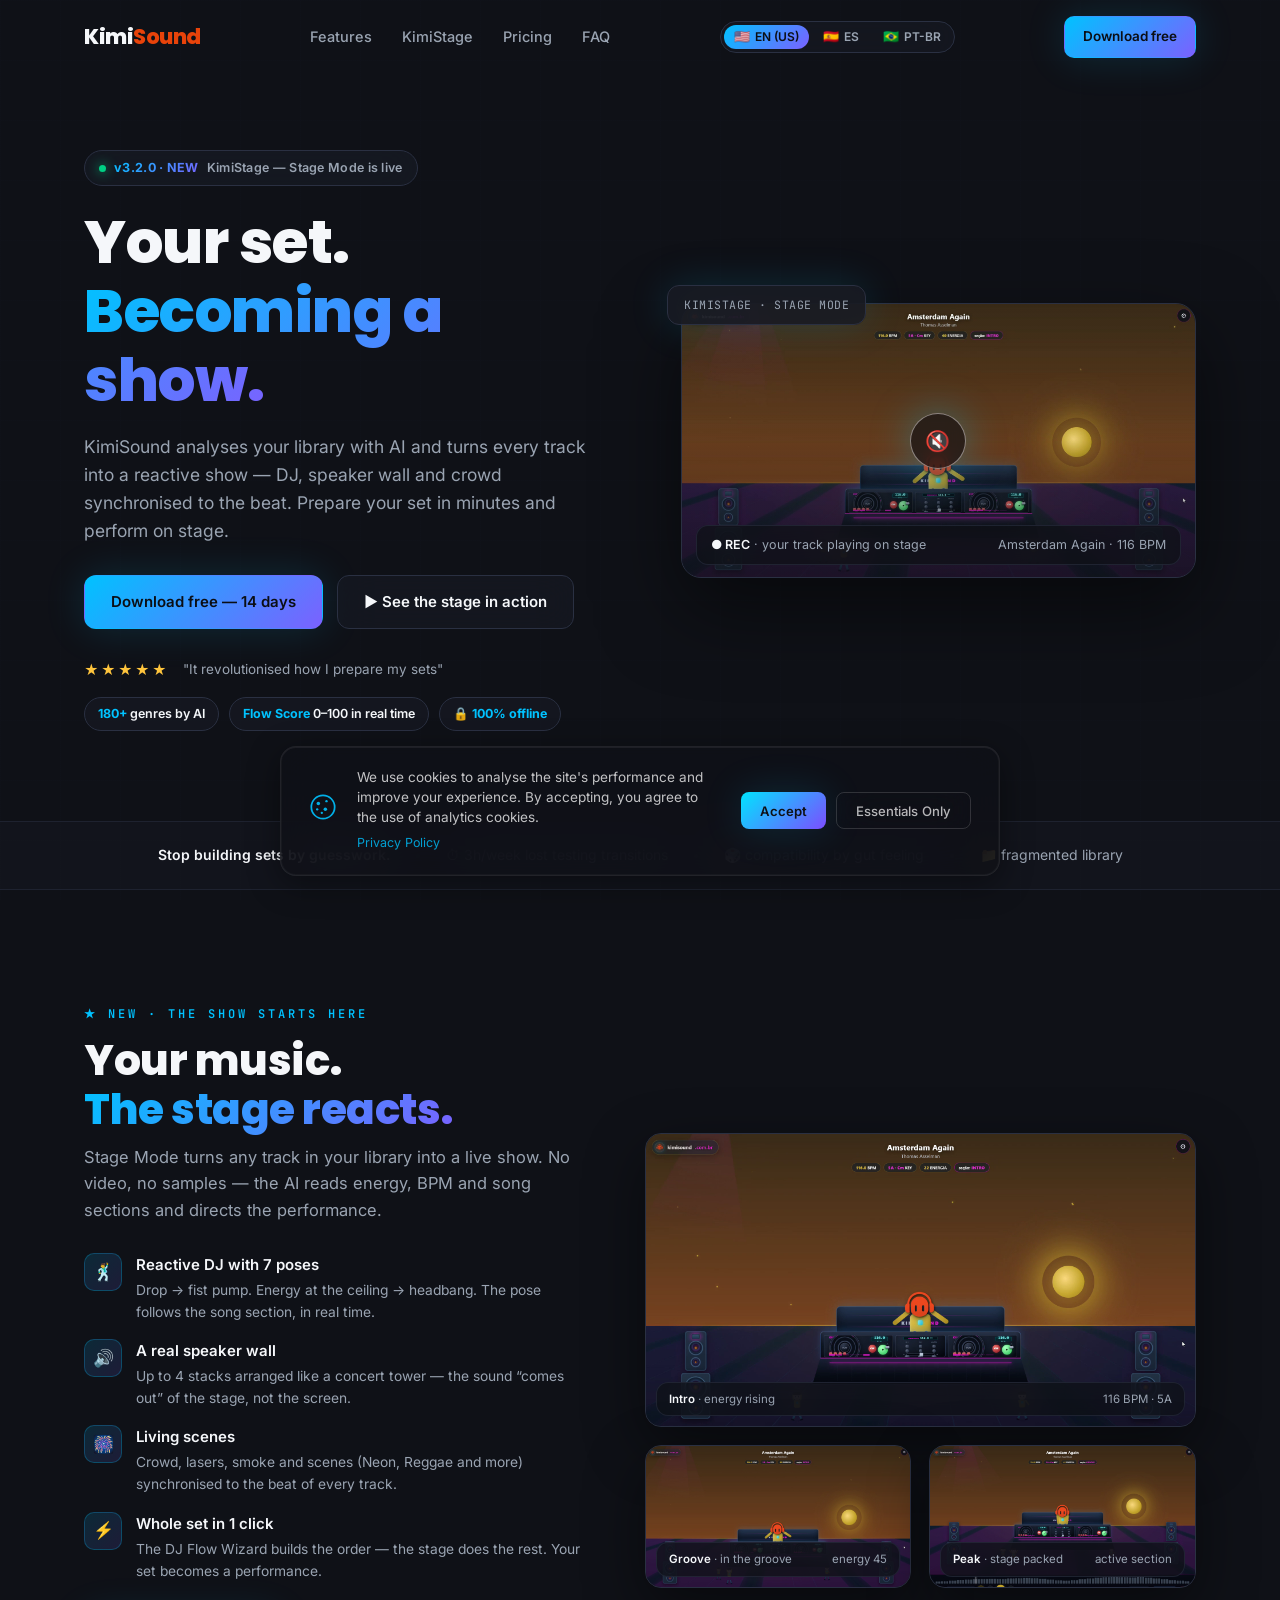
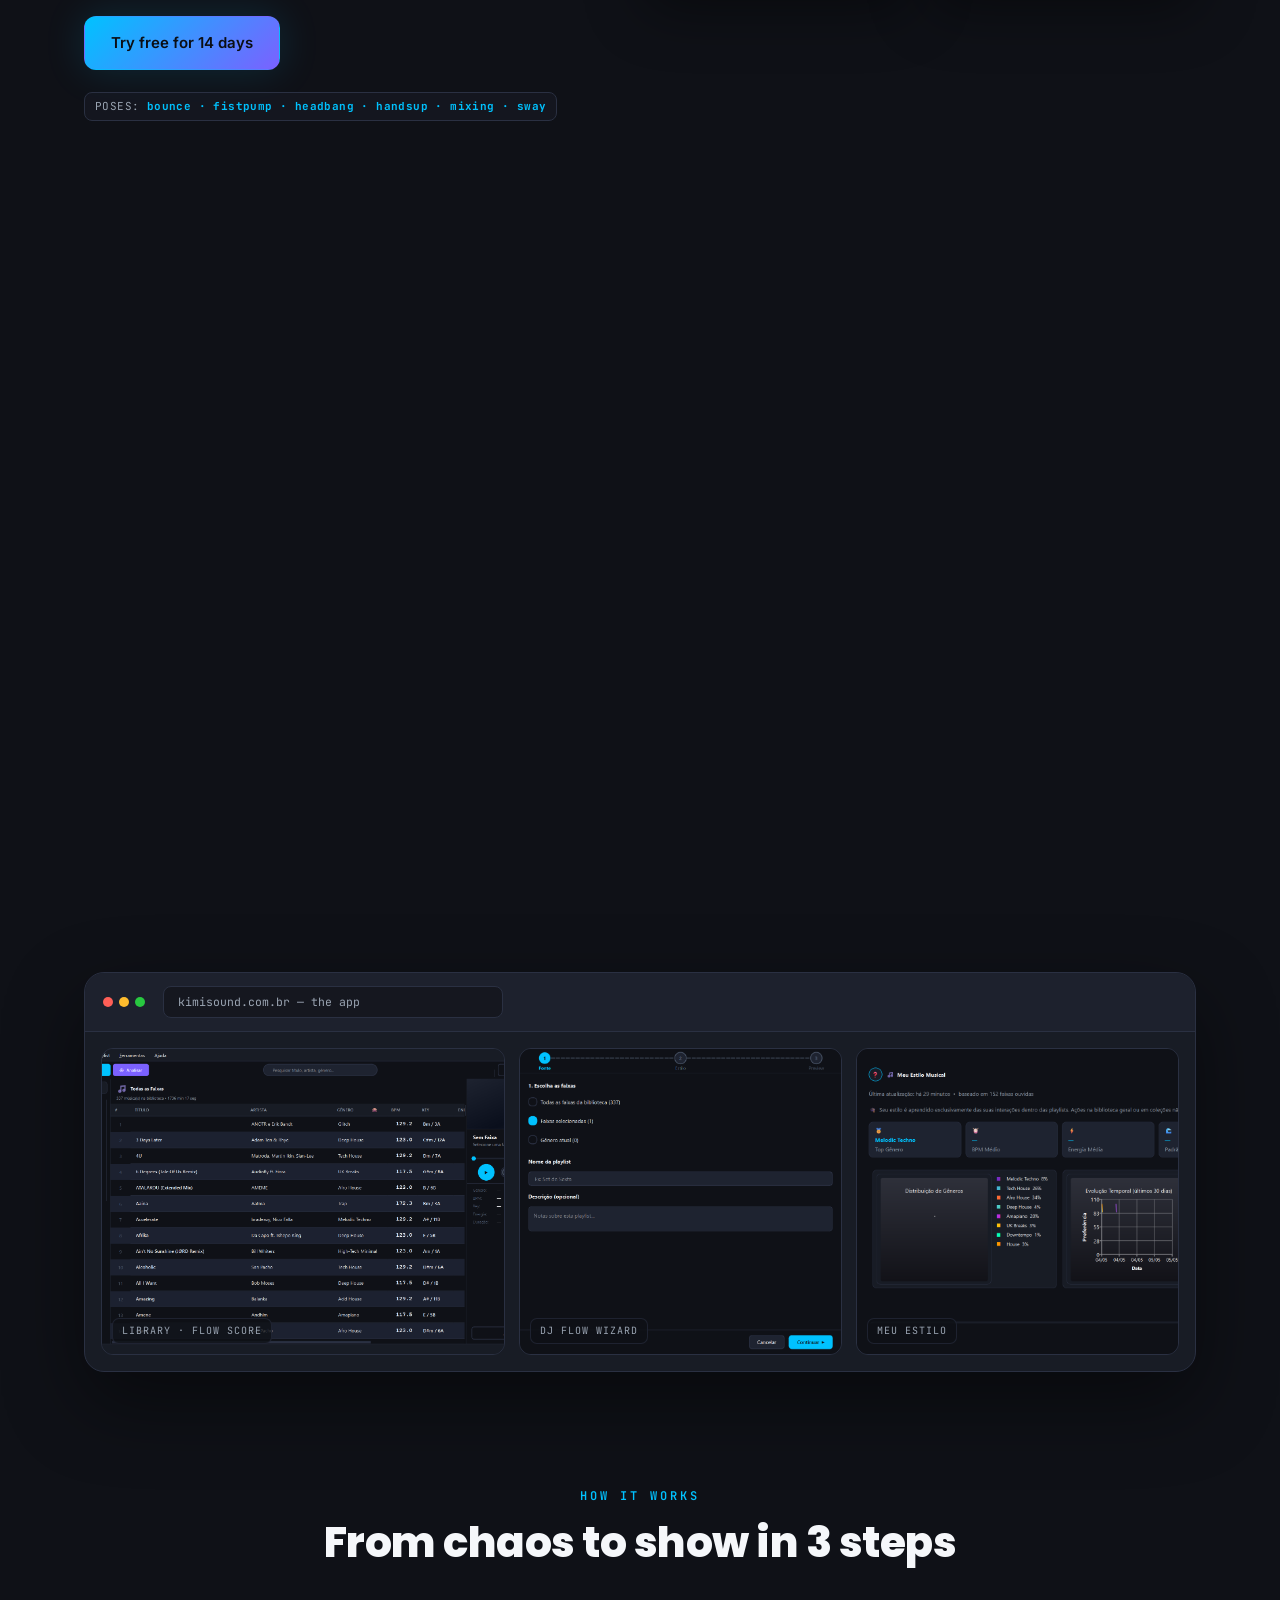
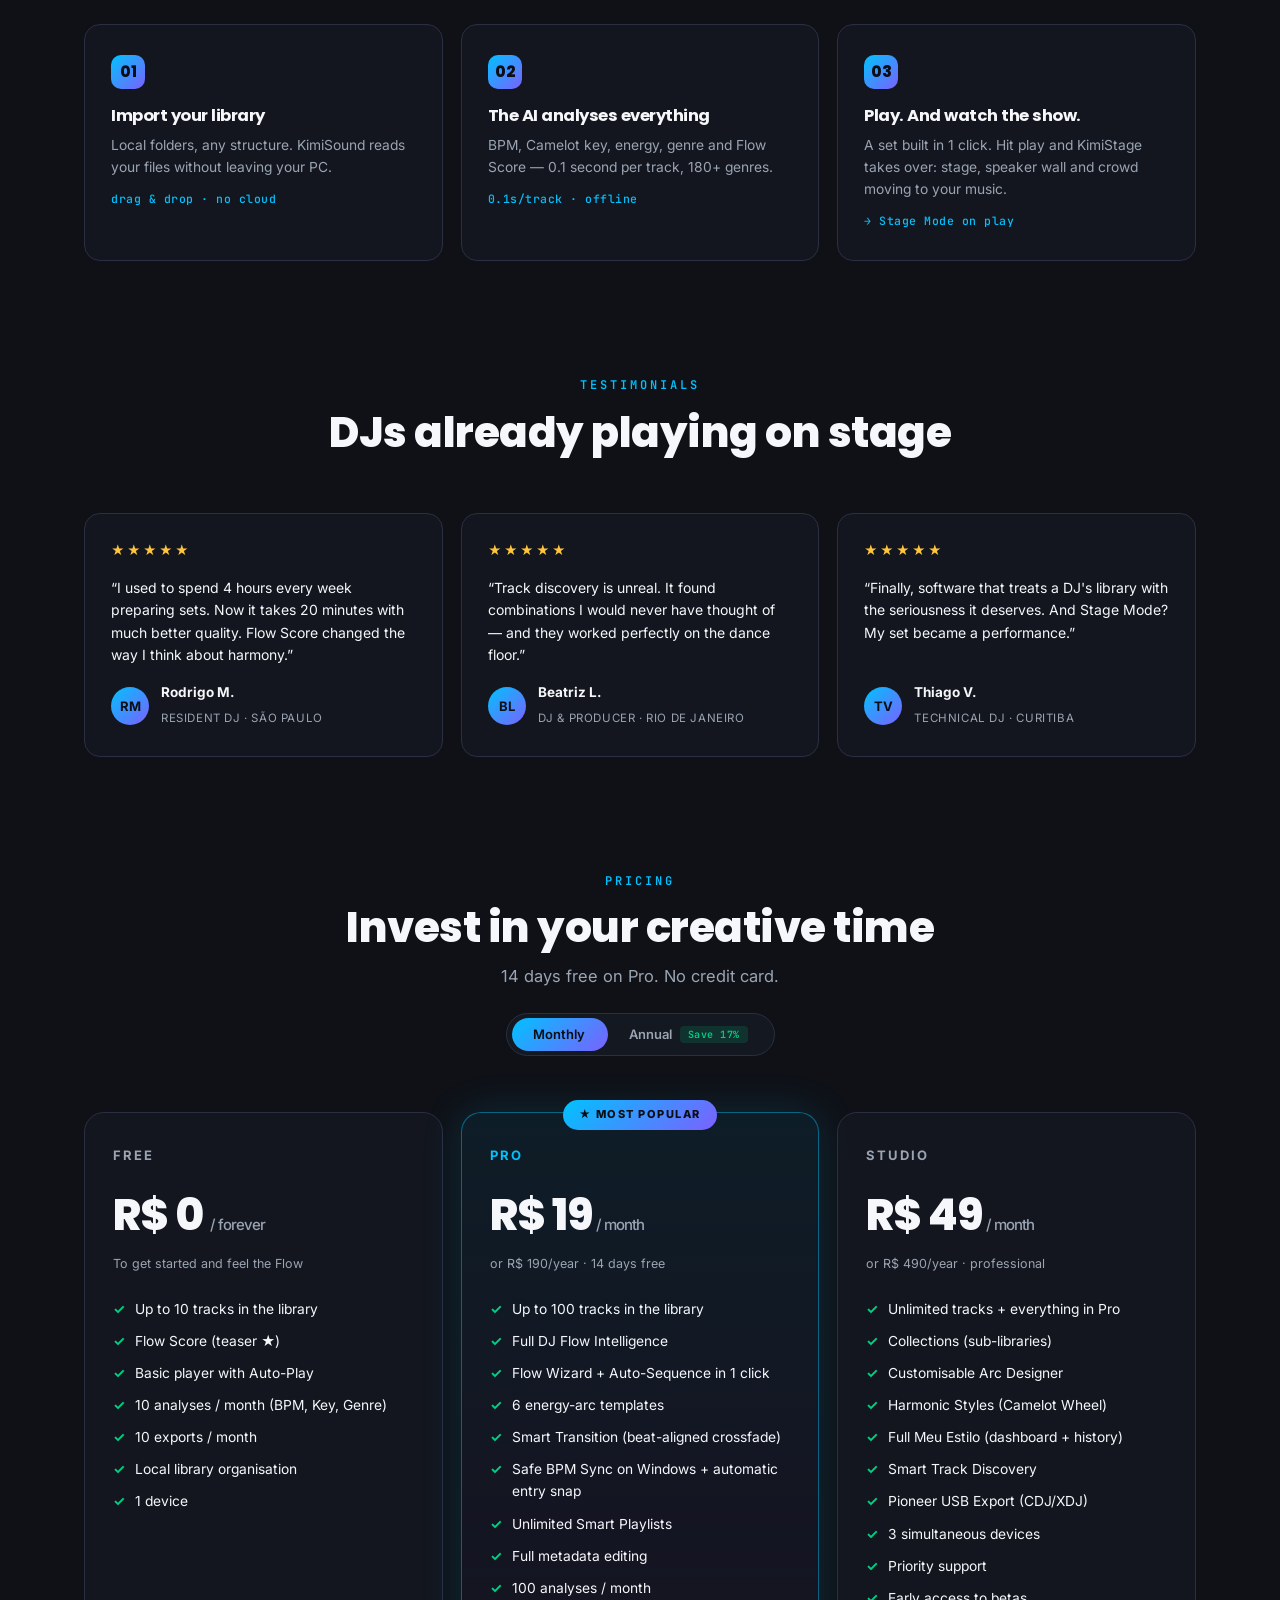
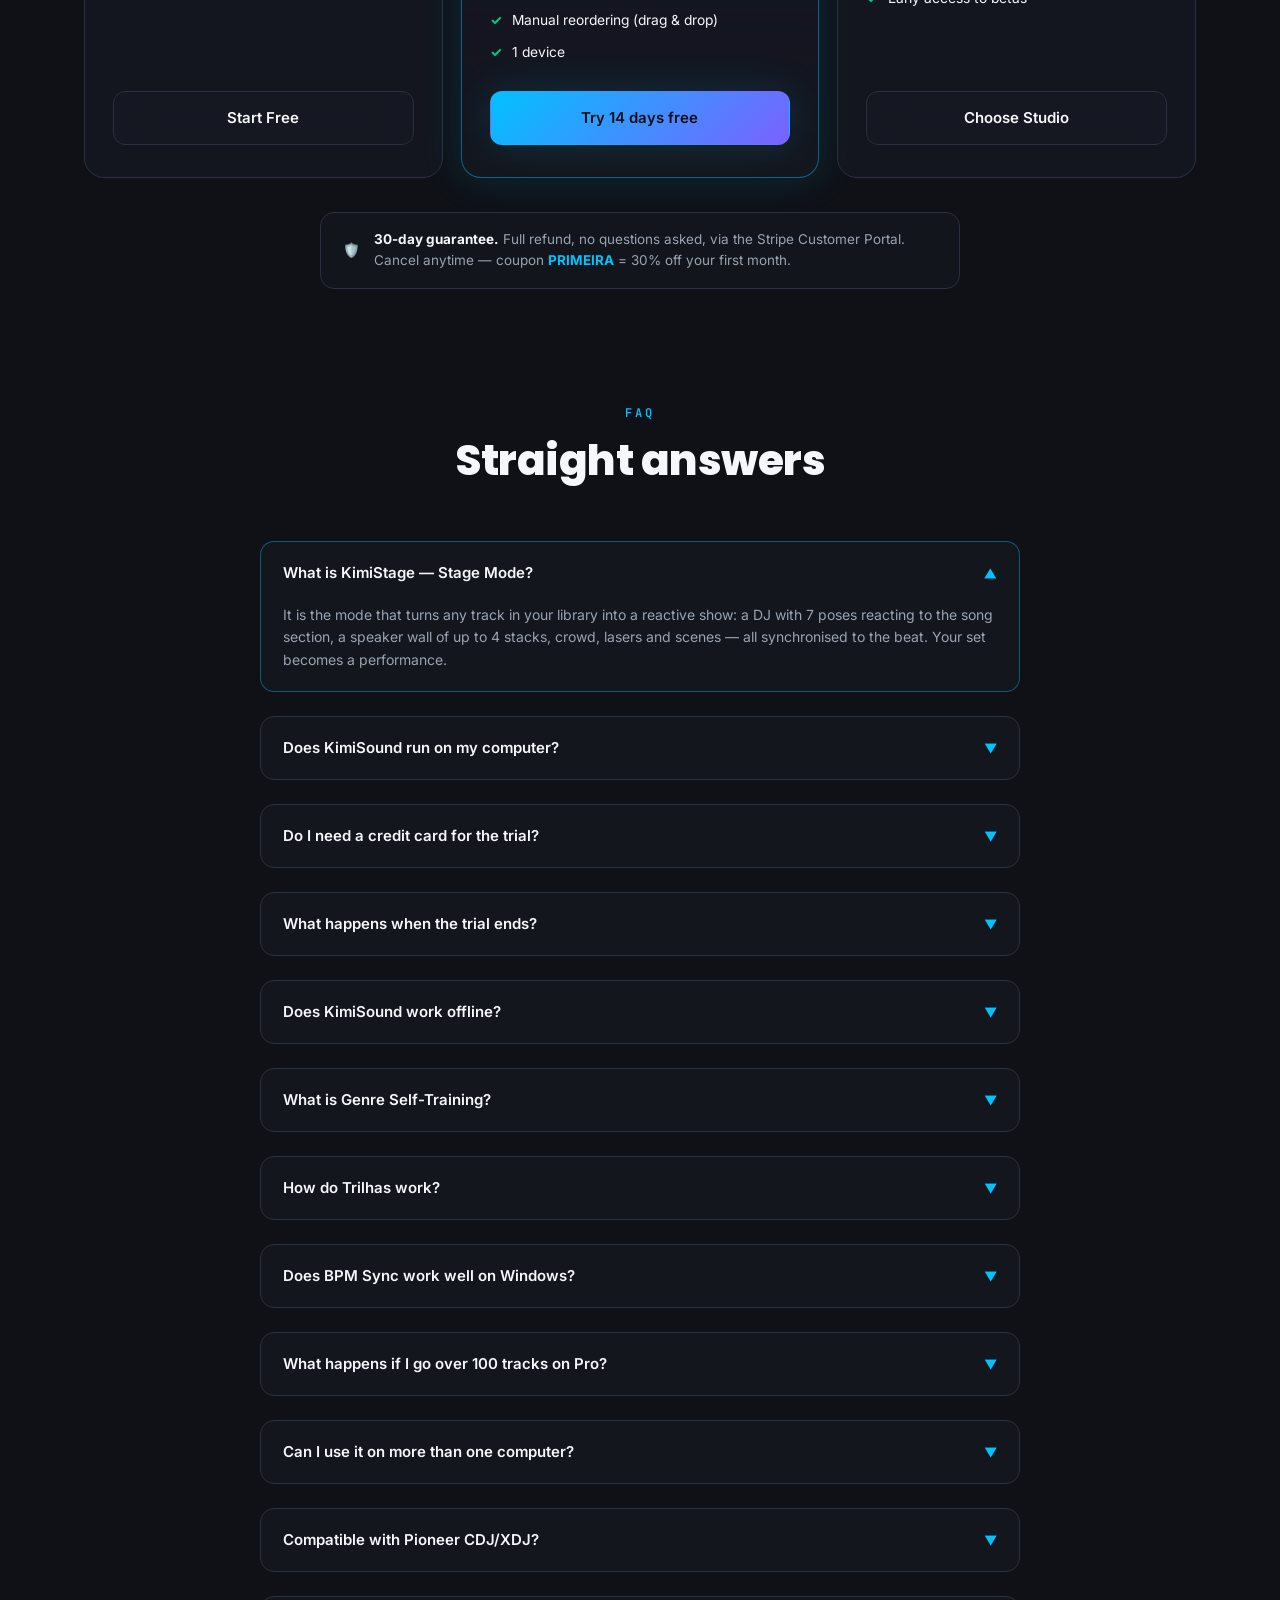
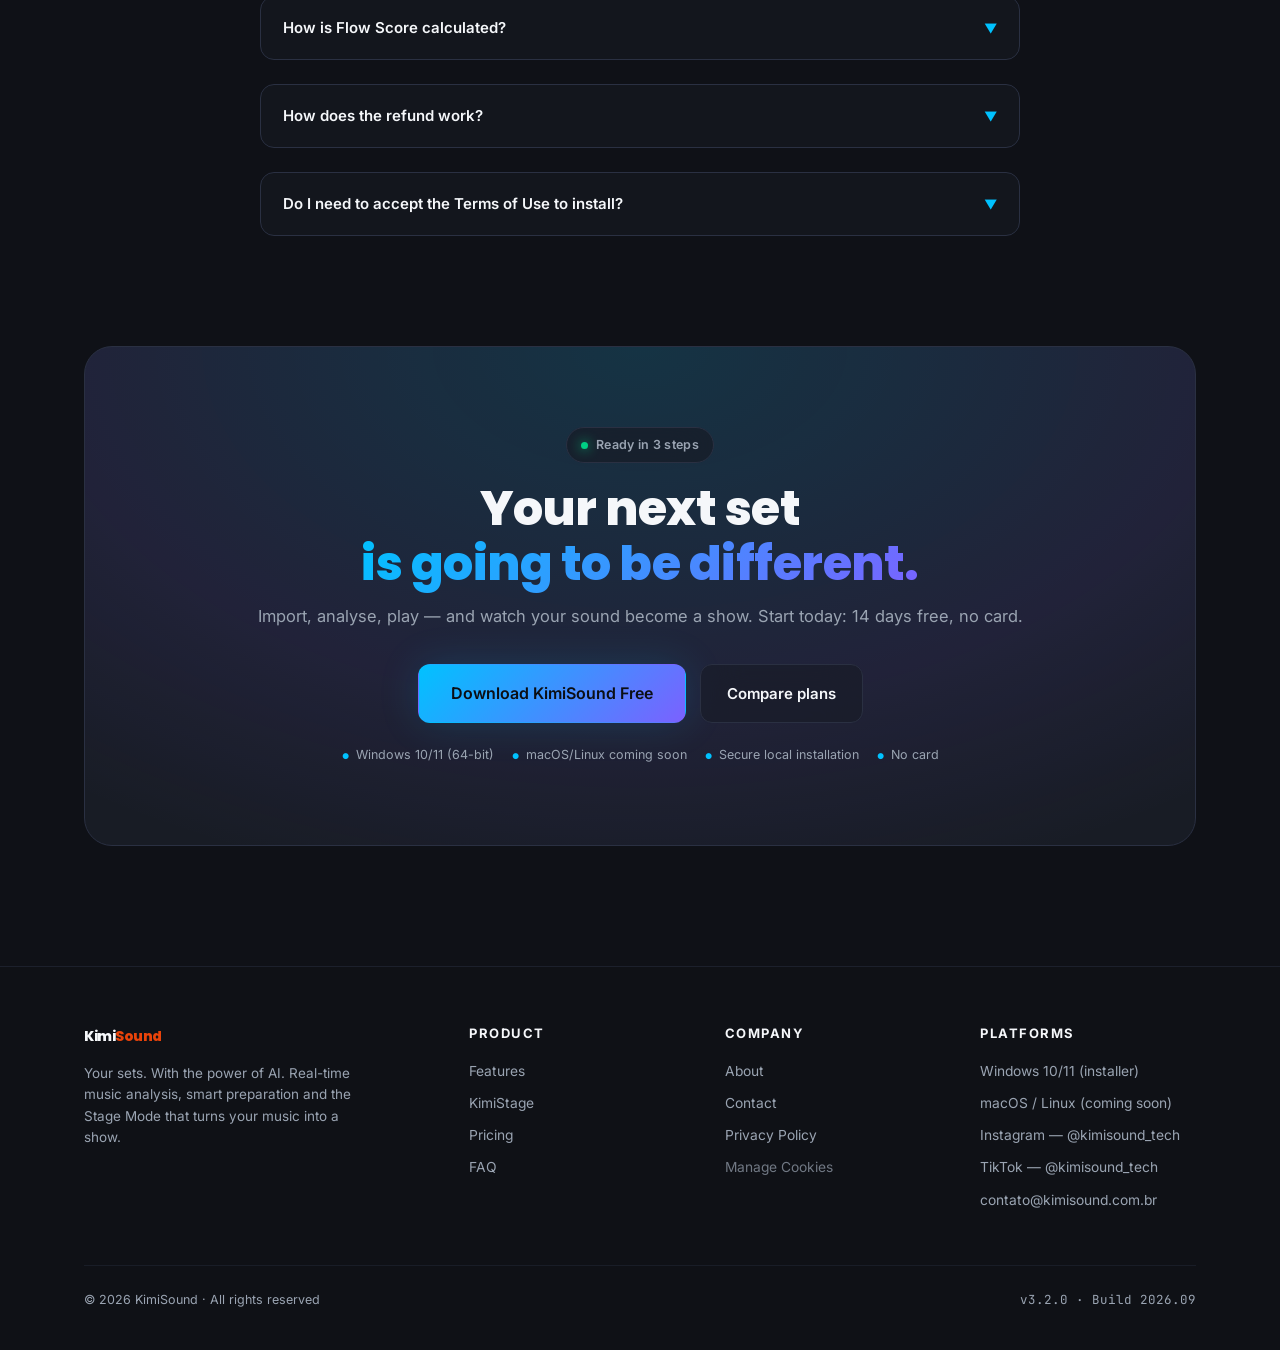
==== commit 598dadbd: "chore(release): bump v3.1.0 -> v3.2.0 (links download, badge e footer + catalogos i18n)" ====
--- a/index.html
+++ b/index.html
@@ -51,7 +51,7 @@
       <button class="lang-btn" type="button" data-lang="es" lang="es" aria-pressed="false" title="Español"><span class="lang-flag" aria-hidden="true">🇪🇸</span><span class="lang-code">ES</span></button>
       <button class="lang-btn active" type="button" data-lang="pt-BR" lang="pt-BR" aria-pressed="true" title="Português (Brasil)"><span class="lang-flag" aria-hidden="true">🇧🇷</span><span class="lang-code">PT-BR</span></button>
     </div>
-    <a href="https://github.com/victoryan7/landing-page-kimisound/releases/download/v3.1.0/KimiSound-Setup-3.1.0.exe" target="_blank" rel="noopener" class="btn btn-primary btn-sm download-link" data-i18n="Baixar grátis">Baixar grátis</a>
+    <a href="https://github.com/victoryan7/landing-page-kimisound/releases/download/v3.2.0/KimiSound-Setup-3.2.0.exe" target="_blank" rel="noopener" class="btn btn-primary btn-sm download-link" data-i18n="Baixar grátis">Baixar grátis</a>
     <button data-i18n-attr="aria-label" class="nav-toggle" id="navToggle" type="button" aria-label="Menu"><span></span><span></span><span></span></button>
   </div>
 </nav>
@@ -61,11 +61,11 @@
   <div class="container">
     <div class="hero-grid">
       <div class="reveal">
-        <span class="badge"><span class="dot"></span><span class="tag" id="version-badge" data-i18n="v3.1.0 · NOVO">v3.1.0 · NOVO</span> <span data-i18n="KimiStage — Modo Palco no ar">KimiStage — Modo Palco no ar</span></span>
+        <span class="badge"><span class="dot"></span><span class="tag" id="version-badge" data-i18n="v3.2.0 · NOVO">v3.2.0 · NOVO</span> <span data-i18n="KimiStage — Modo Palco no ar">KimiStage — Modo Palco no ar</span></span>
         <h1><span data-i18n="Seu set.">Seu set.</span><br><span class="grad-text" data-i18n="Virando show.">Virando show.</span></h1>
         <p class="sub" data-i18n="O KimiSound analisa sua biblioteca com IA e transforma cada faixa em um show reativo — DJ, paredão e plateia sincronizados ao beat. Prepare o set em minutos, toque no palco.">O KimiSound analisa sua biblioteca com IA e transforma cada faixa em um show reativo — DJ, paredão e plateia sincronizados ao beat. Prepare o set em minutos, toque no palco.</p>
         <div class="hero-ctas">
-          <a href="https://github.com/victoryan7/landing-page-kimisound/releases/download/v3.1.0/KimiSound-Setup-3.1.0.exe" target="_blank" rel="noopener" class="btn btn-primary download-link" data-i18n="Baixar grátis — 14 dias">Baixar grátis — 14 dias</a>
+          <a href="https://github.com/victoryan7/landing-page-kimisound/releases/download/v3.2.0/KimiSound-Setup-3.2.0.exe" target="_blank" rel="noopener" class="btn btn-primary download-link" data-i18n="Baixar grátis — 14 dias">Baixar grátis — 14 dias</a>
           <a href="#kimistage" class="btn btn-ghost" data-i18n="▶ Ver o palco em ação">▶ Ver o palco em ação</a>
         </div>
         <div class="hero-proof">
@@ -325,7 +325,7 @@
           <li data-i18n="Organização local da biblioteca">Organização local da biblioteca</li>
           <li data-i18n="1 dispositivo">1 dispositivo</li>
         </ul>
-        <a href="https://github.com/victoryan7/landing-page-kimisound/releases/download/v3.1.0/KimiSound-Setup-3.1.0.exe" target="_blank" rel="noopener" class="btn btn-ghost download-link" data-i18n="Começar Grátis">Começar Grátis</a>
+        <a href="https://github.com/victoryan7/landing-page-kimisound/releases/download/v3.2.0/KimiSound-Setup-3.2.0.exe" target="_blank" rel="noopener" class="btn btn-ghost download-link" data-i18n="Começar Grátis">Começar Grátis</a>
       </div>
 
       <div class="price-card plan featured reveal">
@@ -452,7 +452,7 @@
       <h2><span data-i18n="Seu próximo set">Seu próximo set</span><br><span class="grad-text" data-i18n="vai ser diferente.">vai ser diferente.</span></h2>
       <p class="sub" data-i18n="Importe, analise, toque — e veja seu som virar show. Comece hoje: 14 dias grátis, sem cartão.">Importe, analise, toque — e veja seu som virar show. Comece hoje: 14 dias grátis, sem cartão.</p>
       <div style="display:flex;gap:14px;justify-content:center;flex-wrap:wrap">
-        <a href="https://github.com/victoryan7/landing-page-kimisound/releases/download/v3.1.0/KimiSound-Setup-3.1.0.exe" target="_blank" rel="noopener" class="btn btn-primary download-link" style="font-size:16px;padding:16px 32px" data-i18n="Baixar KimiSound Grátis">Baixar KimiSound Grátis</a>
+        <a href="https://github.com/victoryan7/landing-page-kimisound/releases/download/v3.2.0/KimiSound-Setup-3.2.0.exe" target="_blank" rel="noopener" class="btn btn-primary download-link" style="font-size:16px;padding:16px 32px" data-i18n="Baixar KimiSound Grátis">Baixar KimiSound Grátis</a>
         <a href="#planos" class="btn btn-ghost" data-i18n="Comparar planos">Comparar planos</a>
       </div>
       <div class="fine">
@@ -489,7 +489,7 @@
       </div>
       <div>
         <h4 data-i18n="Plataformas">Plataformas</h4>
-        <a href="https://github.com/victoryan7/landing-page-kimisound/releases/download/v3.1.0/KimiSound-Setup-3.1.0.exe" target="_blank" rel="noopener" class="download-link" data-i18n="Windows 10/11 (executável)">Windows 10/11 (executável)</a>
+        <a href="https://github.com/victoryan7/landing-page-kimisound/releases/download/v3.2.0/KimiSound-Setup-3.2.0.exe" target="_blank" rel="noopener" class="download-link" data-i18n="Windows 10/11 (executável)">Windows 10/11 (executável)</a>
         <a href="#" data-i18n="macOS / Linux (em breve)">macOS / Linux (em breve)</a>
         <a href="https://instagram.com/kimisound_tech" target="_blank" rel="noopener">Instagram — @kimisound_tech</a>
         <a href="https://tiktok.com/@kimisound_tech" target="_blank" rel="noopener">TikTok — @kimisound_tech</a>
@@ -498,7 +498,7 @@
     </div>
     <div class="footer-bottom">
       <span data-i18n="© 2026 KimiSound · Todos os direitos reservados">© 2026 KimiSound · Todos os direitos reservados</span>
-      <span class="ver" id="version-footer">v3.1.0 · Build 2026.09</span>
+      <span class="ver" id="version-footer">v3.2.0 · Build 2026.09</span>
     </div>
   </div>
 </footer>
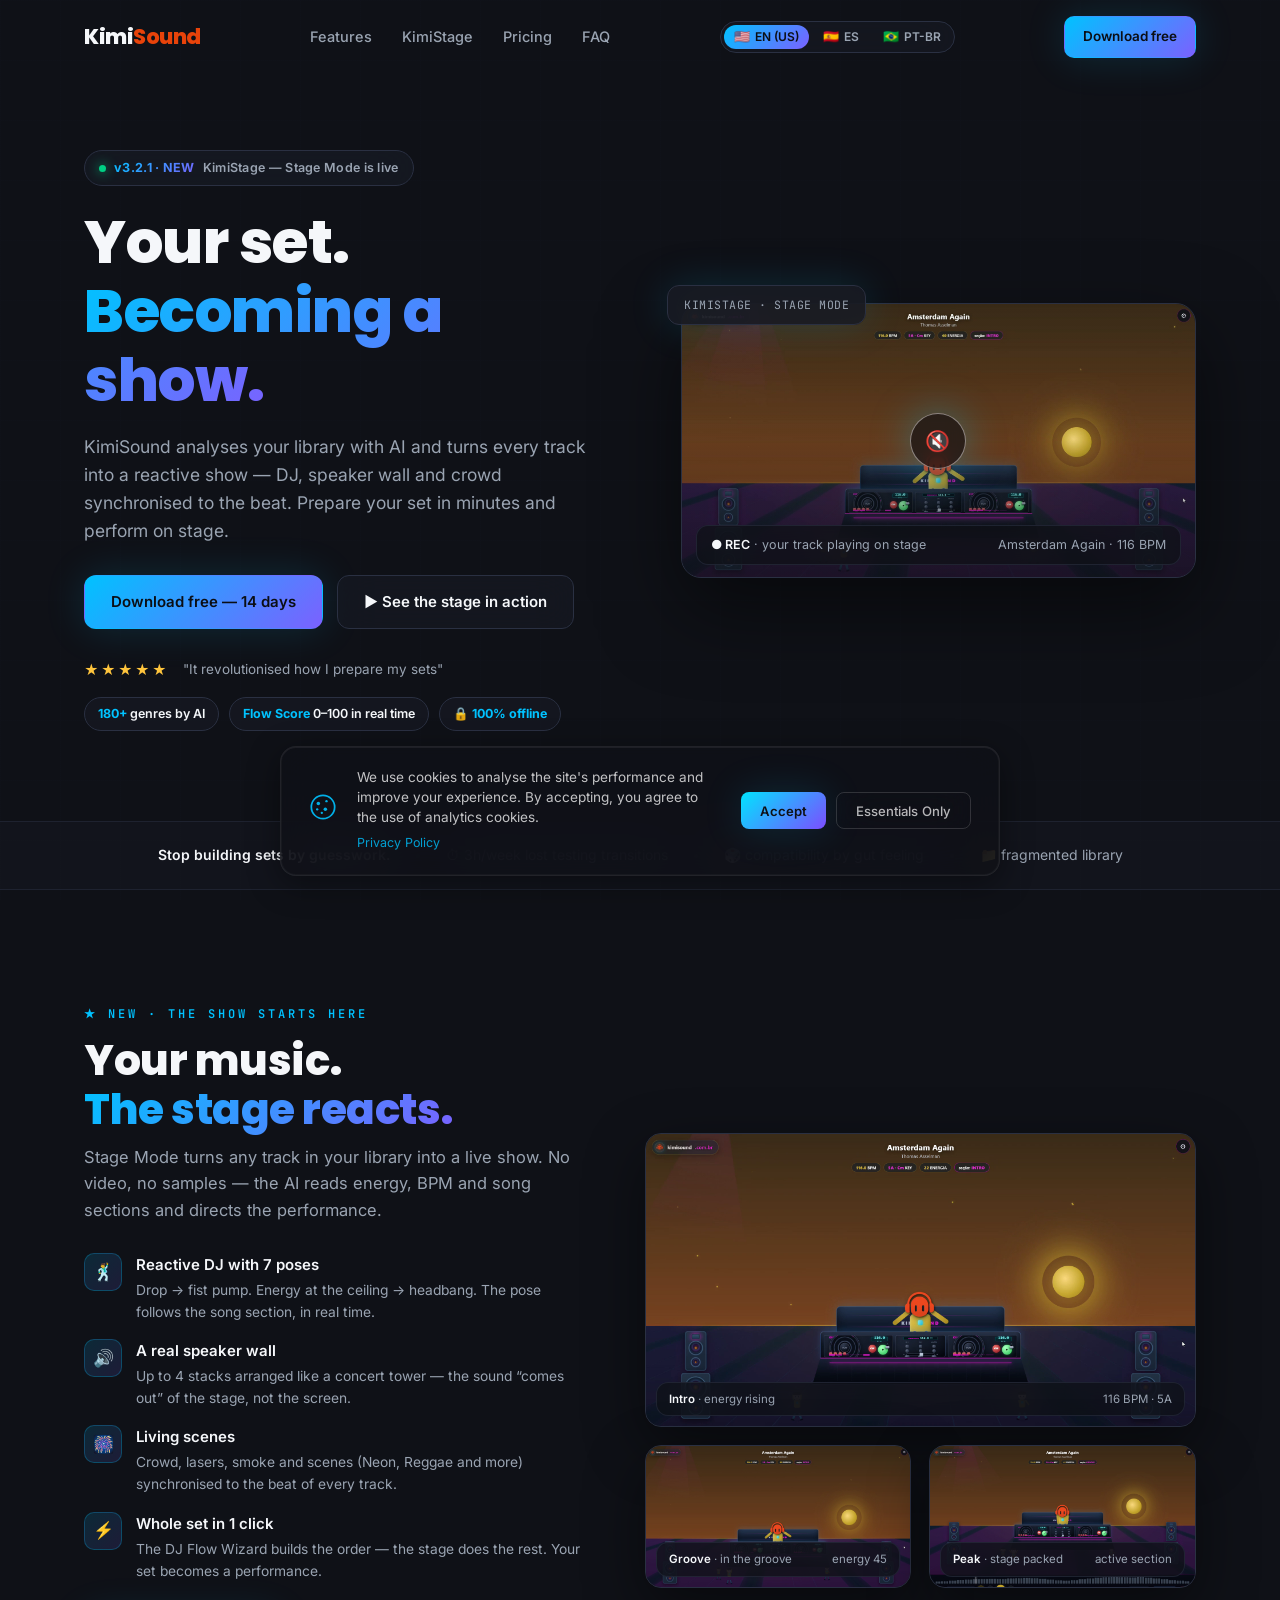
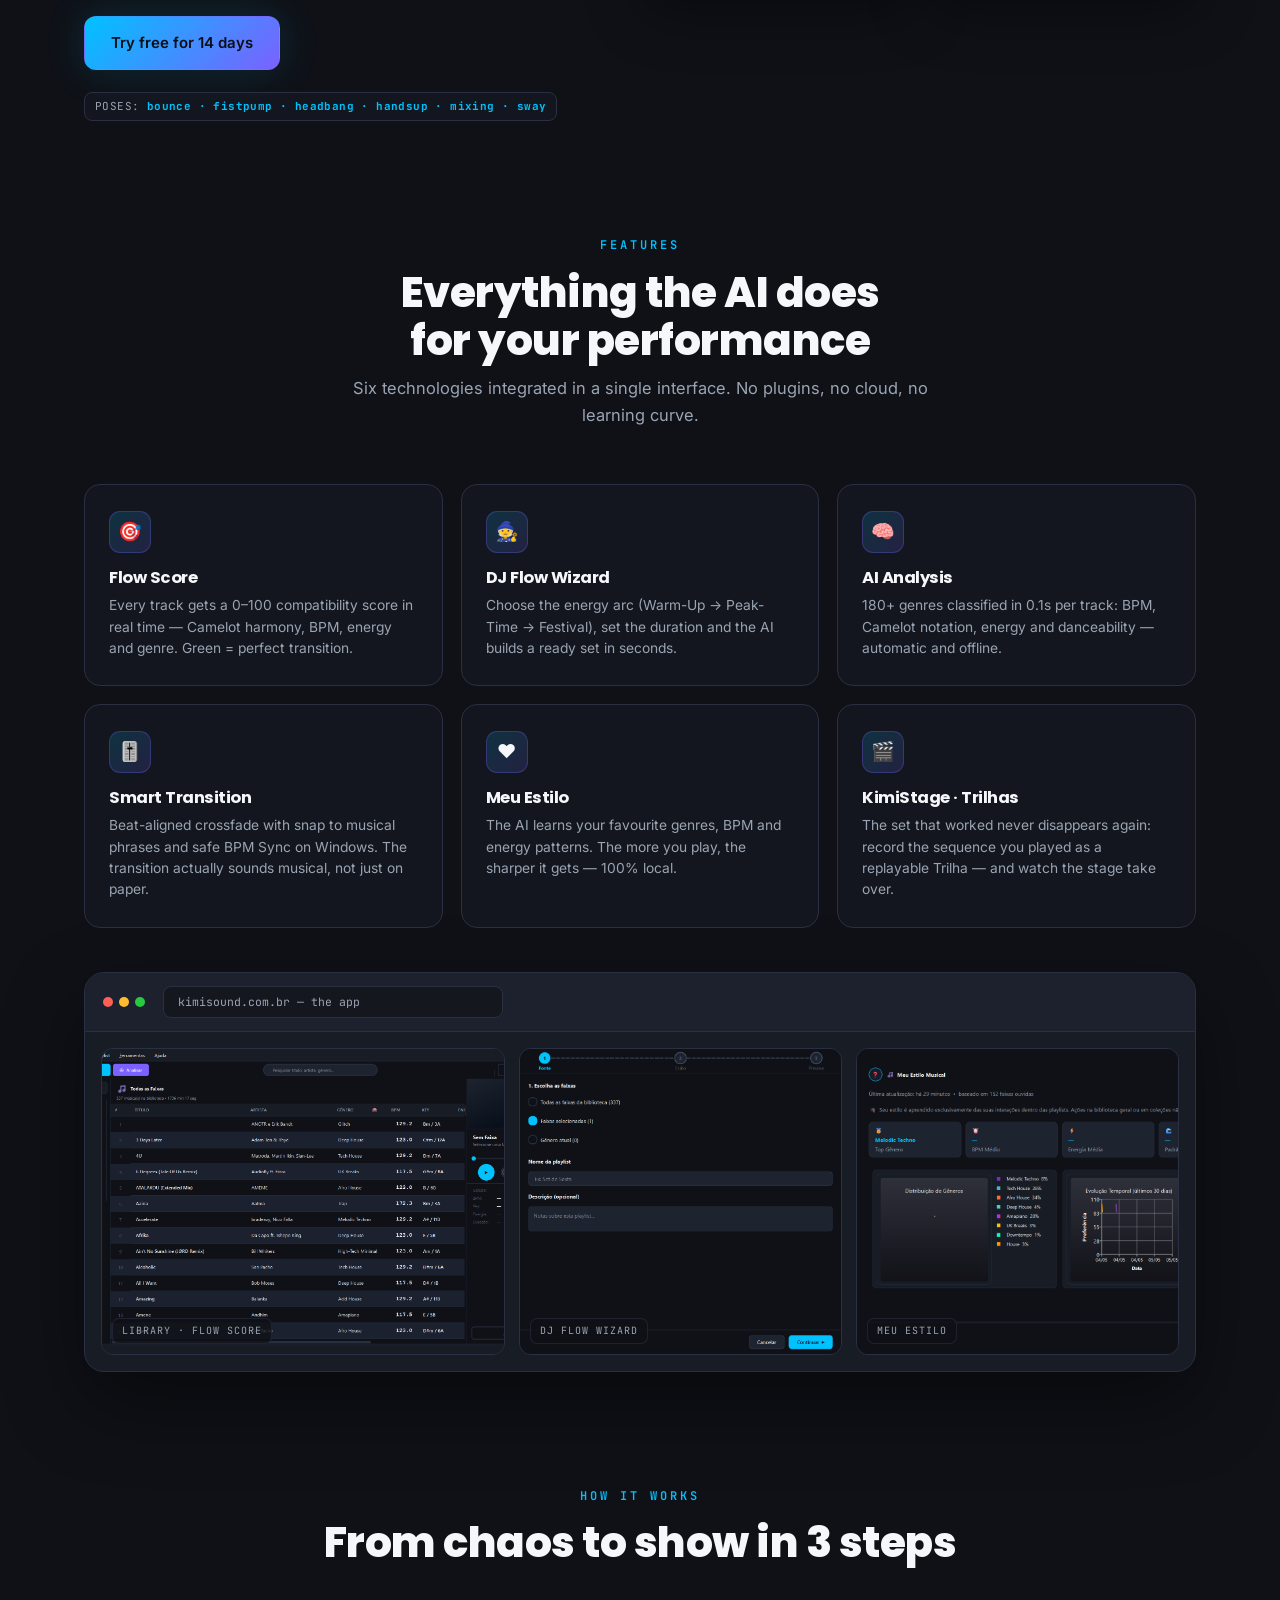
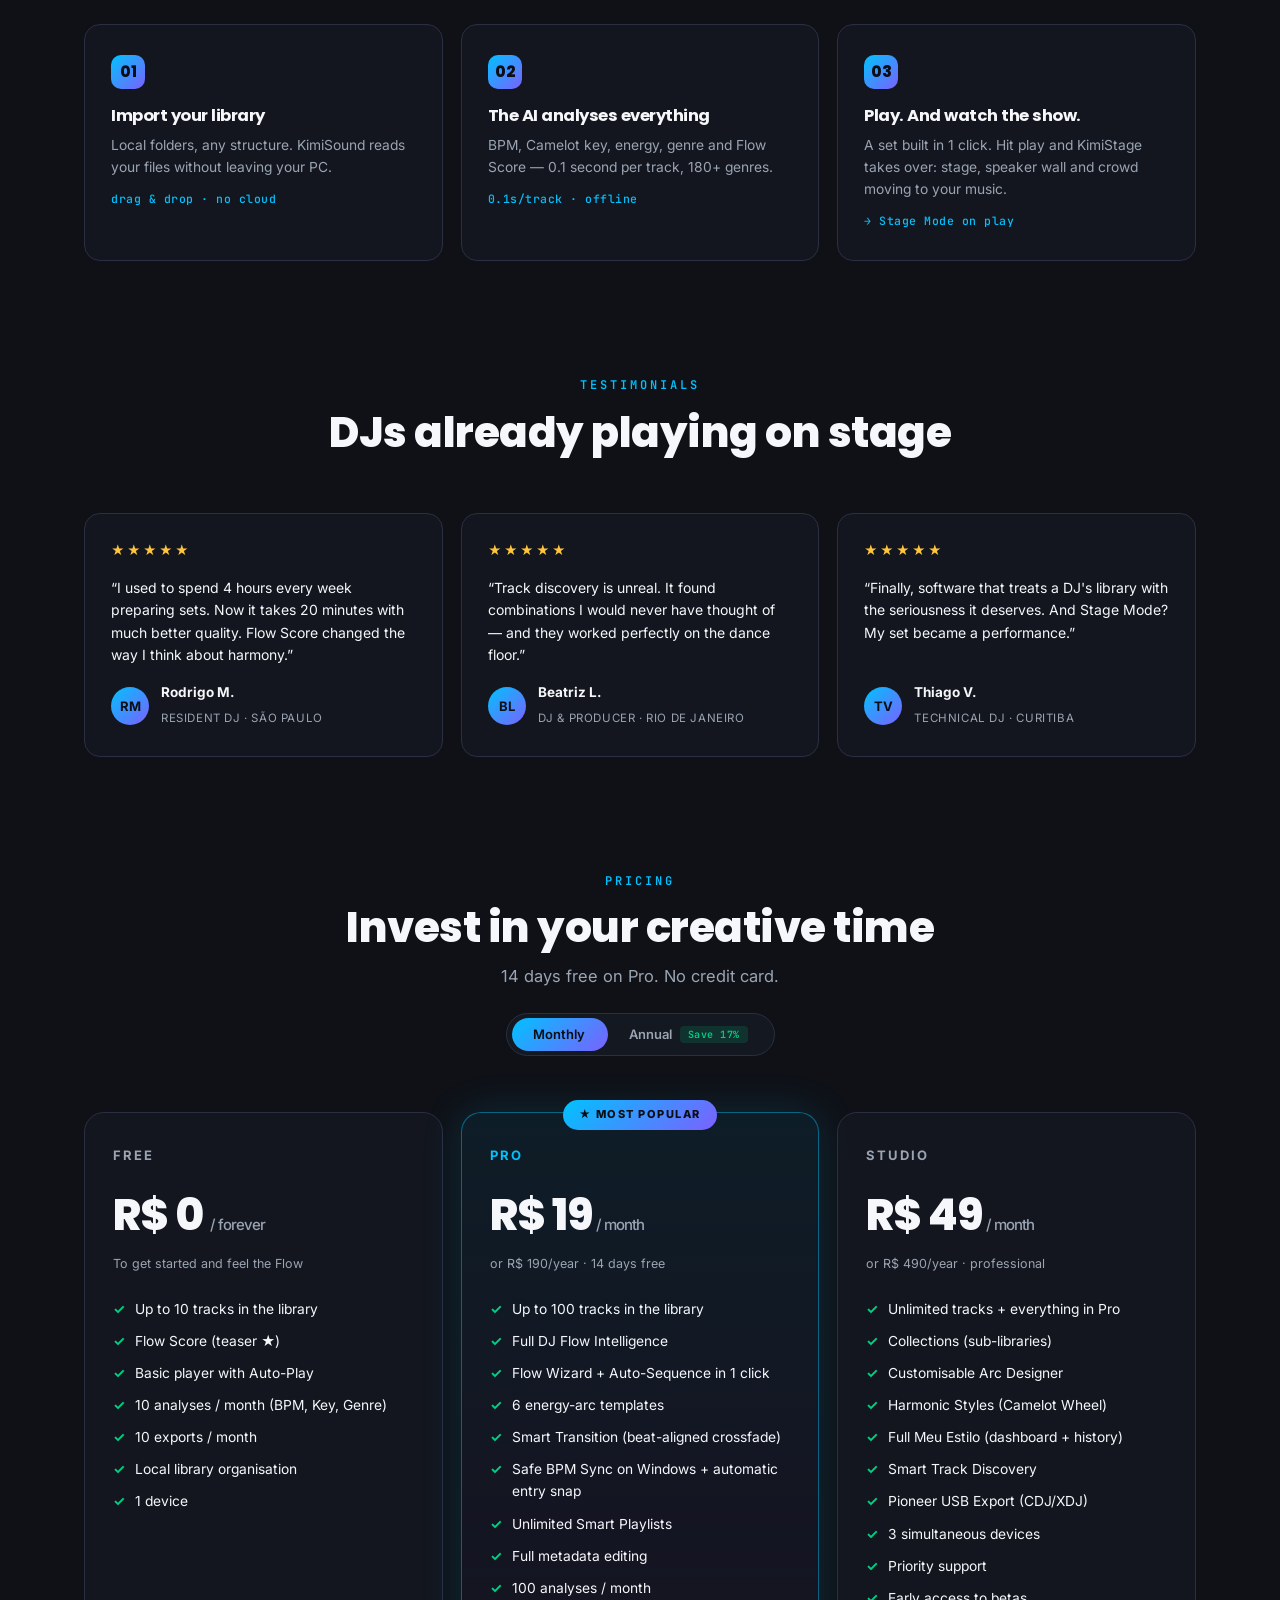
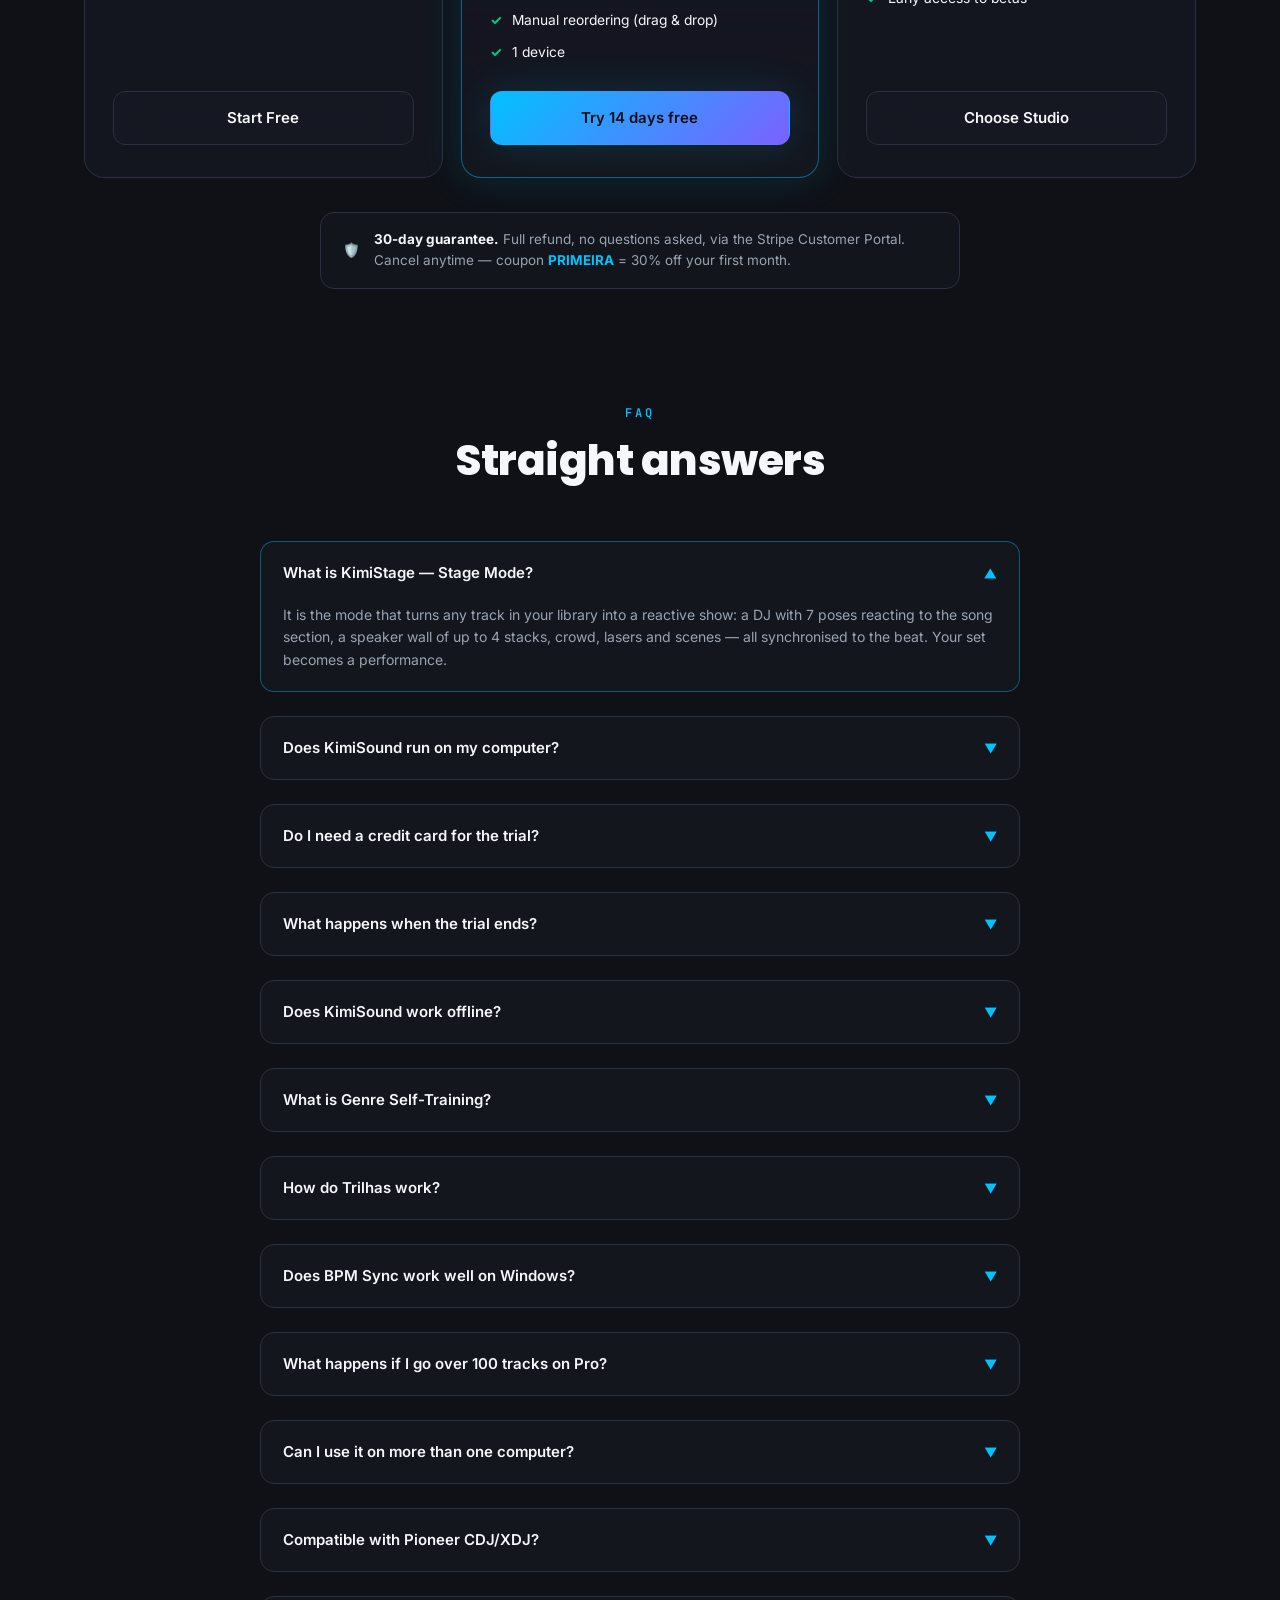
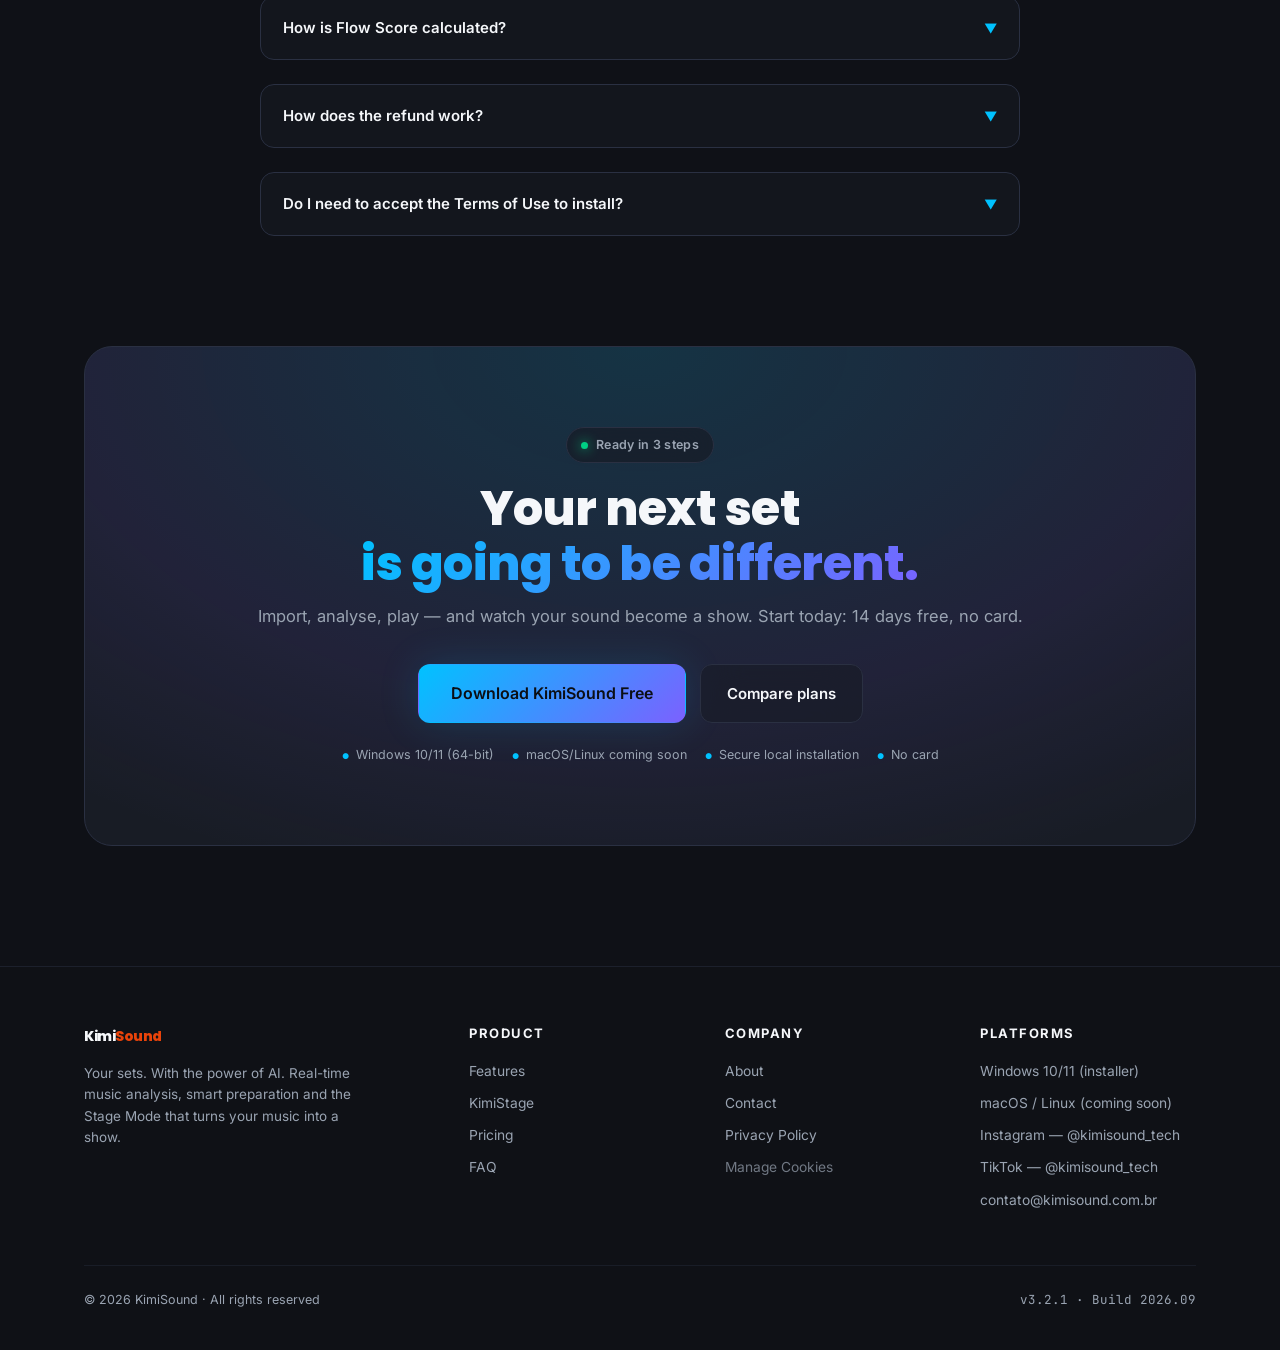
==== commit 894e40ab: "chore(release): bump v3.2.0 -> v3.2.1 (links download, badge e footer + catalogos i18n) Acompanha a " ====
--- a/index.html
+++ b/index.html
@@ -51,7 +51,7 @@
       <button class="lang-btn" type="button" data-lang="es" lang="es" aria-pressed="false" title="Español"><span class="lang-flag" aria-hidden="true">🇪🇸</span><span class="lang-code">ES</span></button>
       <button class="lang-btn active" type="button" data-lang="pt-BR" lang="pt-BR" aria-pressed="true" title="Português (Brasil)"><span class="lang-flag" aria-hidden="true">🇧🇷</span><span class="lang-code">PT-BR</span></button>
     </div>
-    <a href="https://github.com/victoryan7/landing-page-kimisound/releases/download/v3.2.0/KimiSound-Setup-3.2.0.exe" target="_blank" rel="noopener" class="btn btn-primary btn-sm download-link" data-i18n="Baixar grátis">Baixar grátis</a>
+    <a href="https://github.com/victoryan7/landing-page-kimisound/releases/download/v3.2.1/KimiSound-Setup-3.2.1.exe" target="_blank" rel="noopener" class="btn btn-primary btn-sm download-link" data-i18n="Baixar grátis">Baixar grátis</a>
     <button data-i18n-attr="aria-label" class="nav-toggle" id="navToggle" type="button" aria-label="Menu"><span></span><span></span><span></span></button>
   </div>
 </nav>
@@ -61,11 +61,11 @@
   <div class="container">
     <div class="hero-grid">
       <div class="reveal">
-        <span class="badge"><span class="dot"></span><span class="tag" id="version-badge" data-i18n="v3.2.0 · NOVO">v3.2.0 · NOVO</span> <span data-i18n="KimiStage — Modo Palco no ar">KimiStage — Modo Palco no ar</span></span>
+        <span class="badge"><span class="dot"></span><span class="tag" id="version-badge" data-i18n="v3.2.1 · NOVO">v3.2.1 · NOVO</span> <span data-i18n="KimiStage — Modo Palco no ar">KimiStage — Modo Palco no ar</span></span>
         <h1><span data-i18n="Seu set.">Seu set.</span><br><span class="grad-text" data-i18n="Virando show.">Virando show.</span></h1>
         <p class="sub" data-i18n="O KimiSound analisa sua biblioteca com IA e transforma cada faixa em um show reativo — DJ, paredão e plateia sincronizados ao beat. Prepare o set em minutos, toque no palco.">O KimiSound analisa sua biblioteca com IA e transforma cada faixa em um show reativo — DJ, paredão e plateia sincronizados ao beat. Prepare o set em minutos, toque no palco.</p>
         <div class="hero-ctas">
-          <a href="https://github.com/victoryan7/landing-page-kimisound/releases/download/v3.2.0/KimiSound-Setup-3.2.0.exe" target="_blank" rel="noopener" class="btn btn-primary download-link" data-i18n="Baixar grátis — 14 dias">Baixar grátis — 14 dias</a>
+          <a href="https://github.com/victoryan7/landing-page-kimisound/releases/download/v3.2.1/KimiSound-Setup-3.2.1.exe" target="_blank" rel="noopener" class="btn btn-primary download-link" data-i18n="Baixar grátis — 14 dias">Baixar grátis — 14 dias</a>
           <a href="#kimistage" class="btn btn-ghost" data-i18n="▶ Ver o palco em ação">▶ Ver o palco em ação</a>
         </div>
         <div class="hero-proof">
@@ -325,7 +325,7 @@
           <li data-i18n="Organização local da biblioteca">Organização local da biblioteca</li>
           <li data-i18n="1 dispositivo">1 dispositivo</li>
         </ul>
-        <a href="https://github.com/victoryan7/landing-page-kimisound/releases/download/v3.2.0/KimiSound-Setup-3.2.0.exe" target="_blank" rel="noopener" class="btn btn-ghost download-link" data-i18n="Começar Grátis">Começar Grátis</a>
+        <a href="https://github.com/victoryan7/landing-page-kimisound/releases/download/v3.2.1/KimiSound-Setup-3.2.1.exe" target="_blank" rel="noopener" class="btn btn-ghost download-link" data-i18n="Começar Grátis">Começar Grátis</a>
       </div>
 
       <div class="price-card plan featured reveal">
@@ -452,7 +452,7 @@
       <h2><span data-i18n="Seu próximo set">Seu próximo set</span><br><span class="grad-text" data-i18n="vai ser diferente.">vai ser diferente.</span></h2>
       <p class="sub" data-i18n="Importe, analise, toque — e veja seu som virar show. Comece hoje: 14 dias grátis, sem cartão.">Importe, analise, toque — e veja seu som virar show. Comece hoje: 14 dias grátis, sem cartão.</p>
       <div style="display:flex;gap:14px;justify-content:center;flex-wrap:wrap">
-        <a href="https://github.com/victoryan7/landing-page-kimisound/releases/download/v3.2.0/KimiSound-Setup-3.2.0.exe" target="_blank" rel="noopener" class="btn btn-primary download-link" style="font-size:16px;padding:16px 32px" data-i18n="Baixar KimiSound Grátis">Baixar KimiSound Grátis</a>
+        <a href="https://github.com/victoryan7/landing-page-kimisound/releases/download/v3.2.1/KimiSound-Setup-3.2.1.exe" target="_blank" rel="noopener" class="btn btn-primary download-link" style="font-size:16px;padding:16px 32px" data-i18n="Baixar KimiSound Grátis">Baixar KimiSound Grátis</a>
         <a href="#planos" class="btn btn-ghost" data-i18n="Comparar planos">Comparar planos</a>
       </div>
       <div class="fine">
@@ -489,7 +489,7 @@
       </div>
       <div>
         <h4 data-i18n="Plataformas">Plataformas</h4>
-        <a href="https://github.com/victoryan7/landing-page-kimisound/releases/download/v3.2.0/KimiSound-Setup-3.2.0.exe" target="_blank" rel="noopener" class="download-link" data-i18n="Windows 10/11 (executável)">Windows 10/11 (executável)</a>
+        <a href="https://github.com/victoryan7/landing-page-kimisound/releases/download/v3.2.1/KimiSound-Setup-3.2.1.exe" target="_blank" rel="noopener" class="download-link" data-i18n="Windows 10/11 (executável)">Windows 10/11 (executável)</a>
         <a href="#" data-i18n="macOS / Linux (em breve)">macOS / Linux (em breve)</a>
         <a href="https://instagram.com/kimisound_tech" target="_blank" rel="noopener">Instagram — @kimisound_tech</a>
         <a href="https://tiktok.com/@kimisound_tech" target="_blank" rel="noopener">TikTok — @kimisound_tech</a>
@@ -498,7 +498,7 @@
     </div>
     <div class="footer-bottom">
       <span data-i18n="© 2026 KimiSound · Todos os direitos reservados">© 2026 KimiSound · Todos os direitos reservados</span>
-      <span class="ver" id="version-footer">v3.2.0 · Build 2026.09</span>
+      <span class="ver" id="version-footer">v3.2.1 · Build 2026.09</span>
     </div>
   </div>
 </footer>
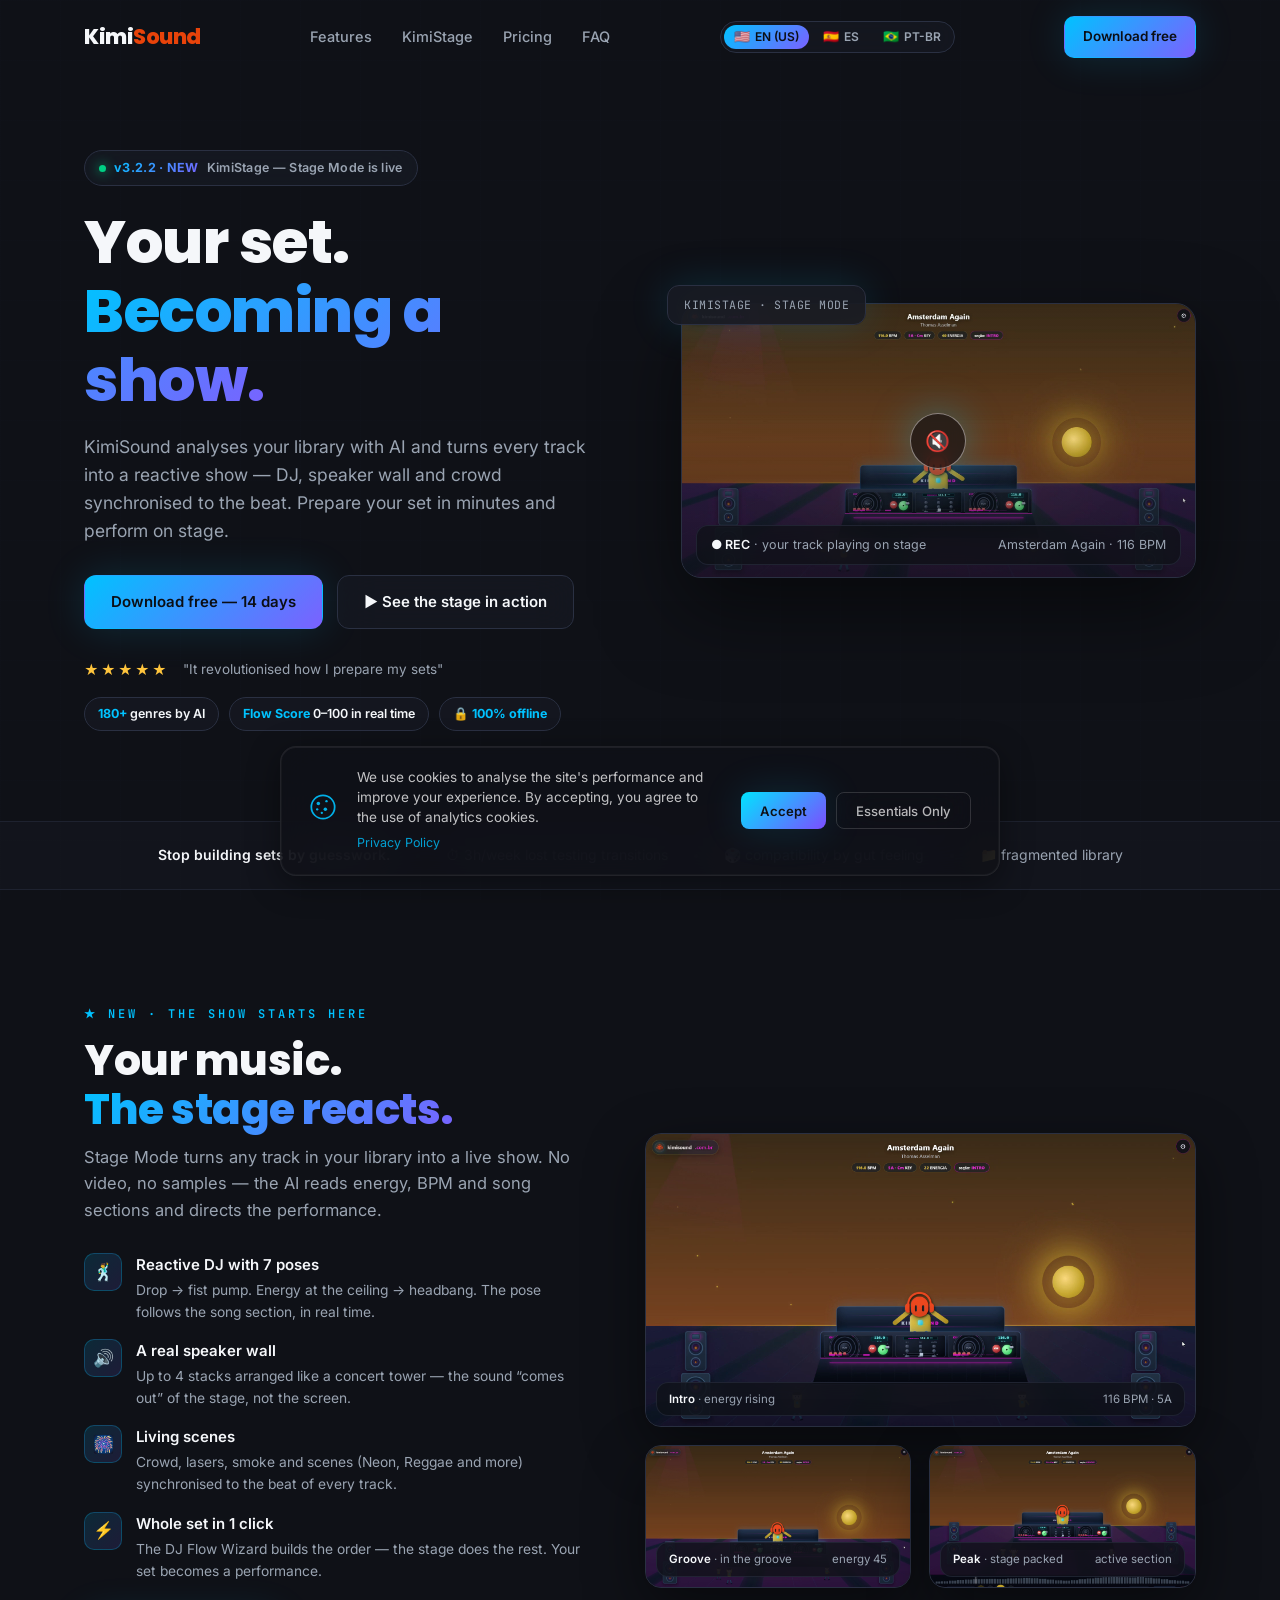
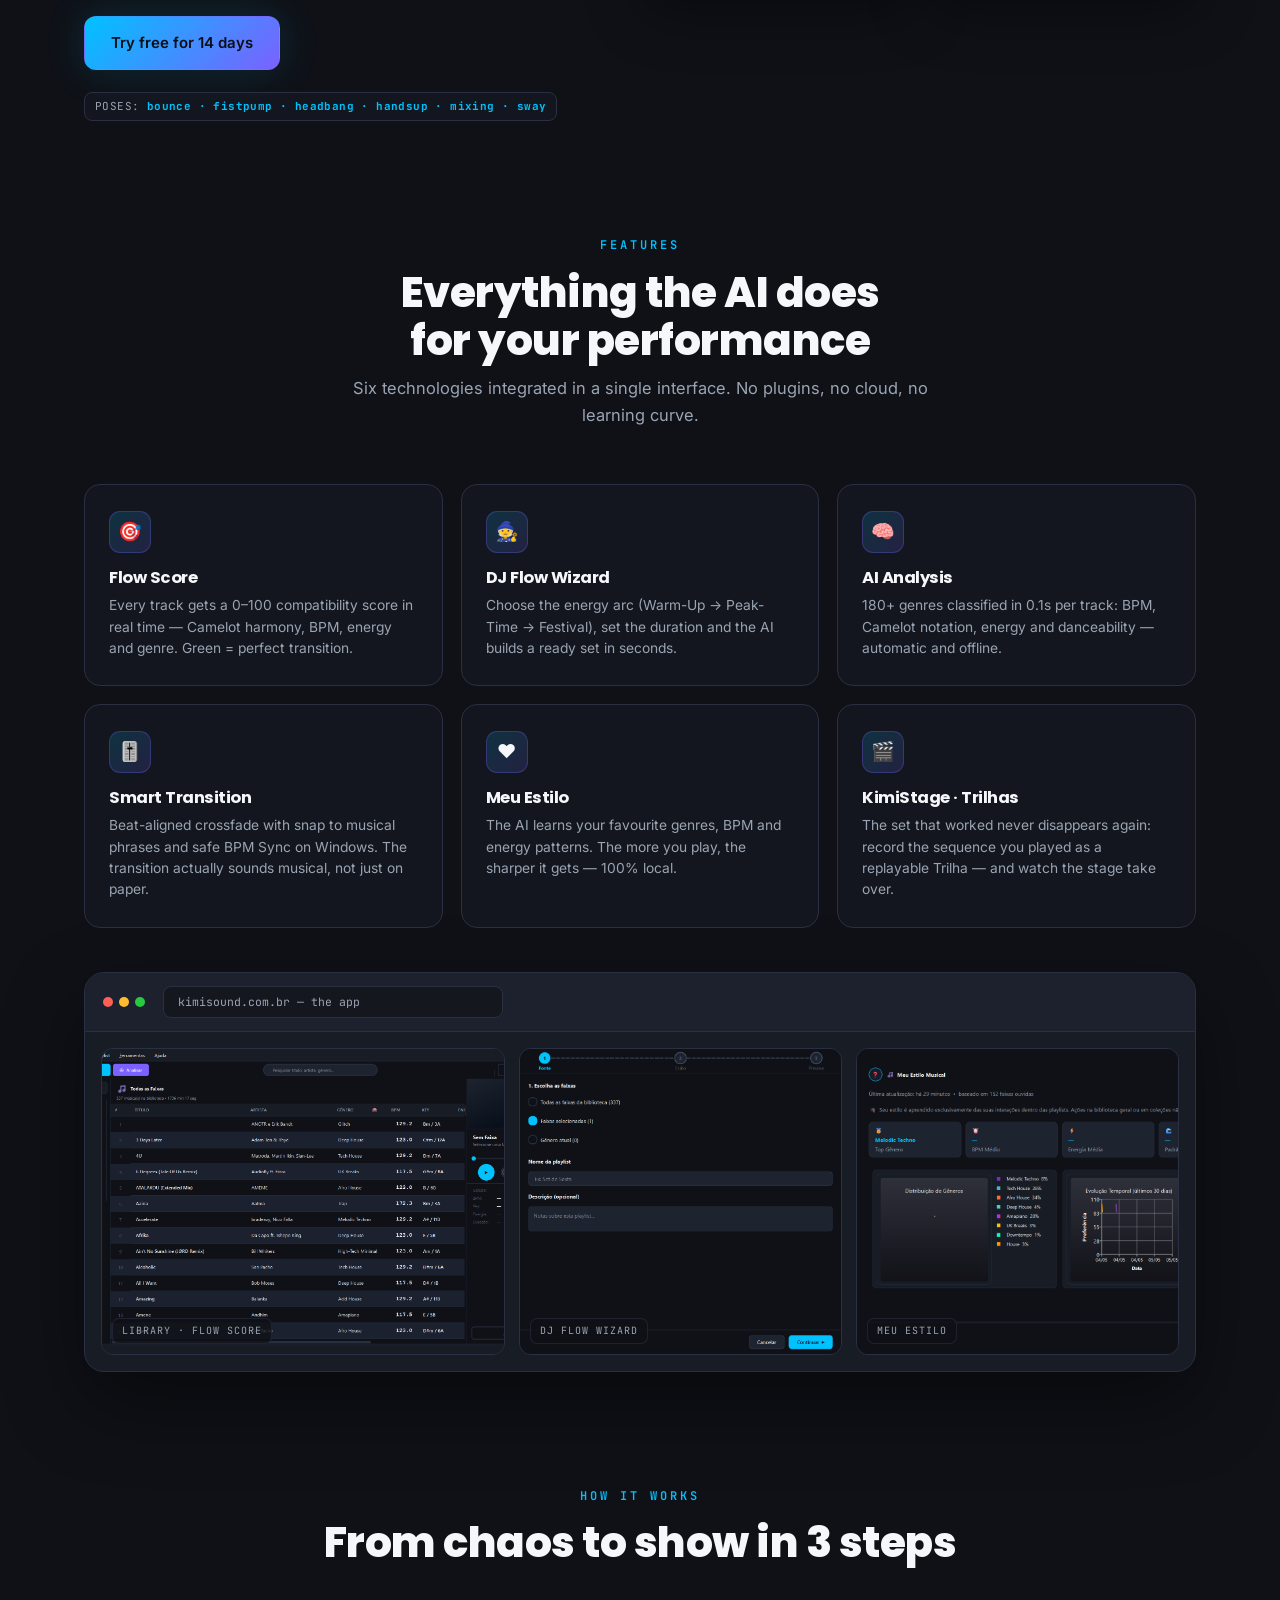
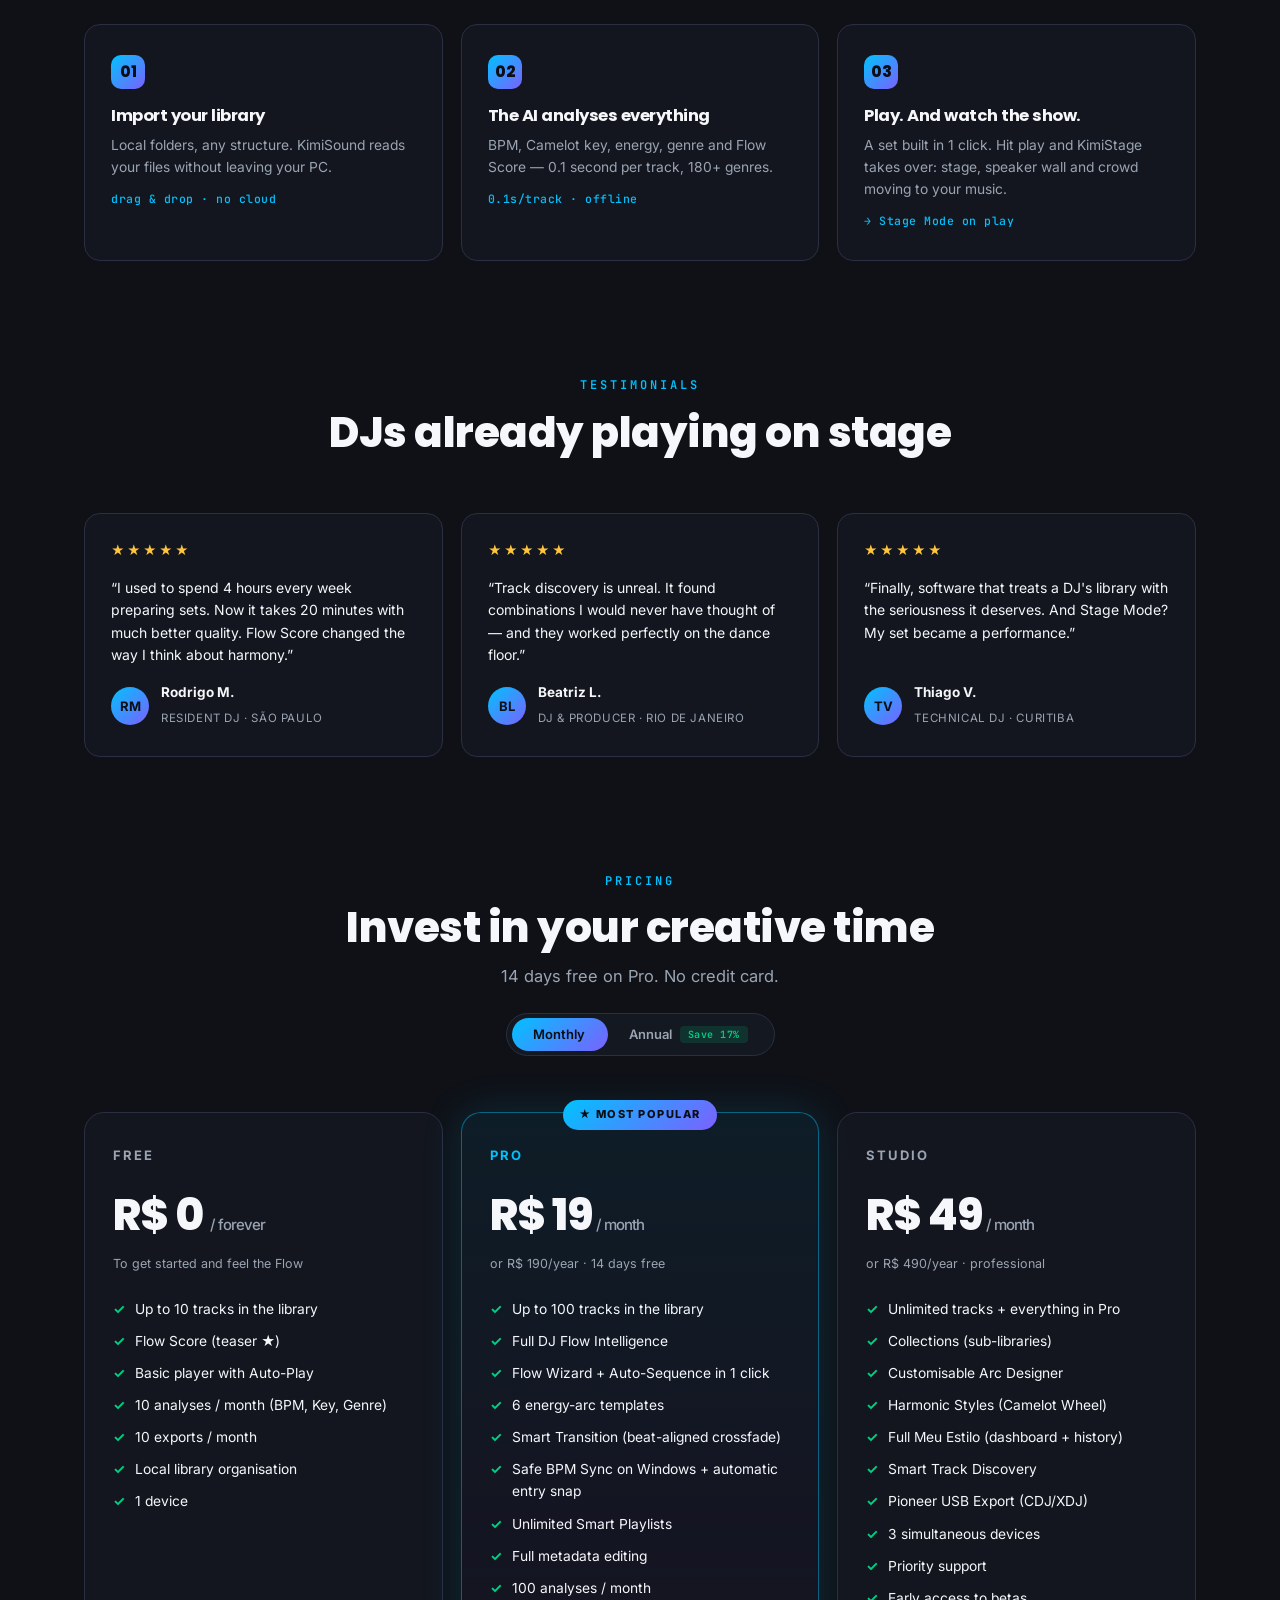
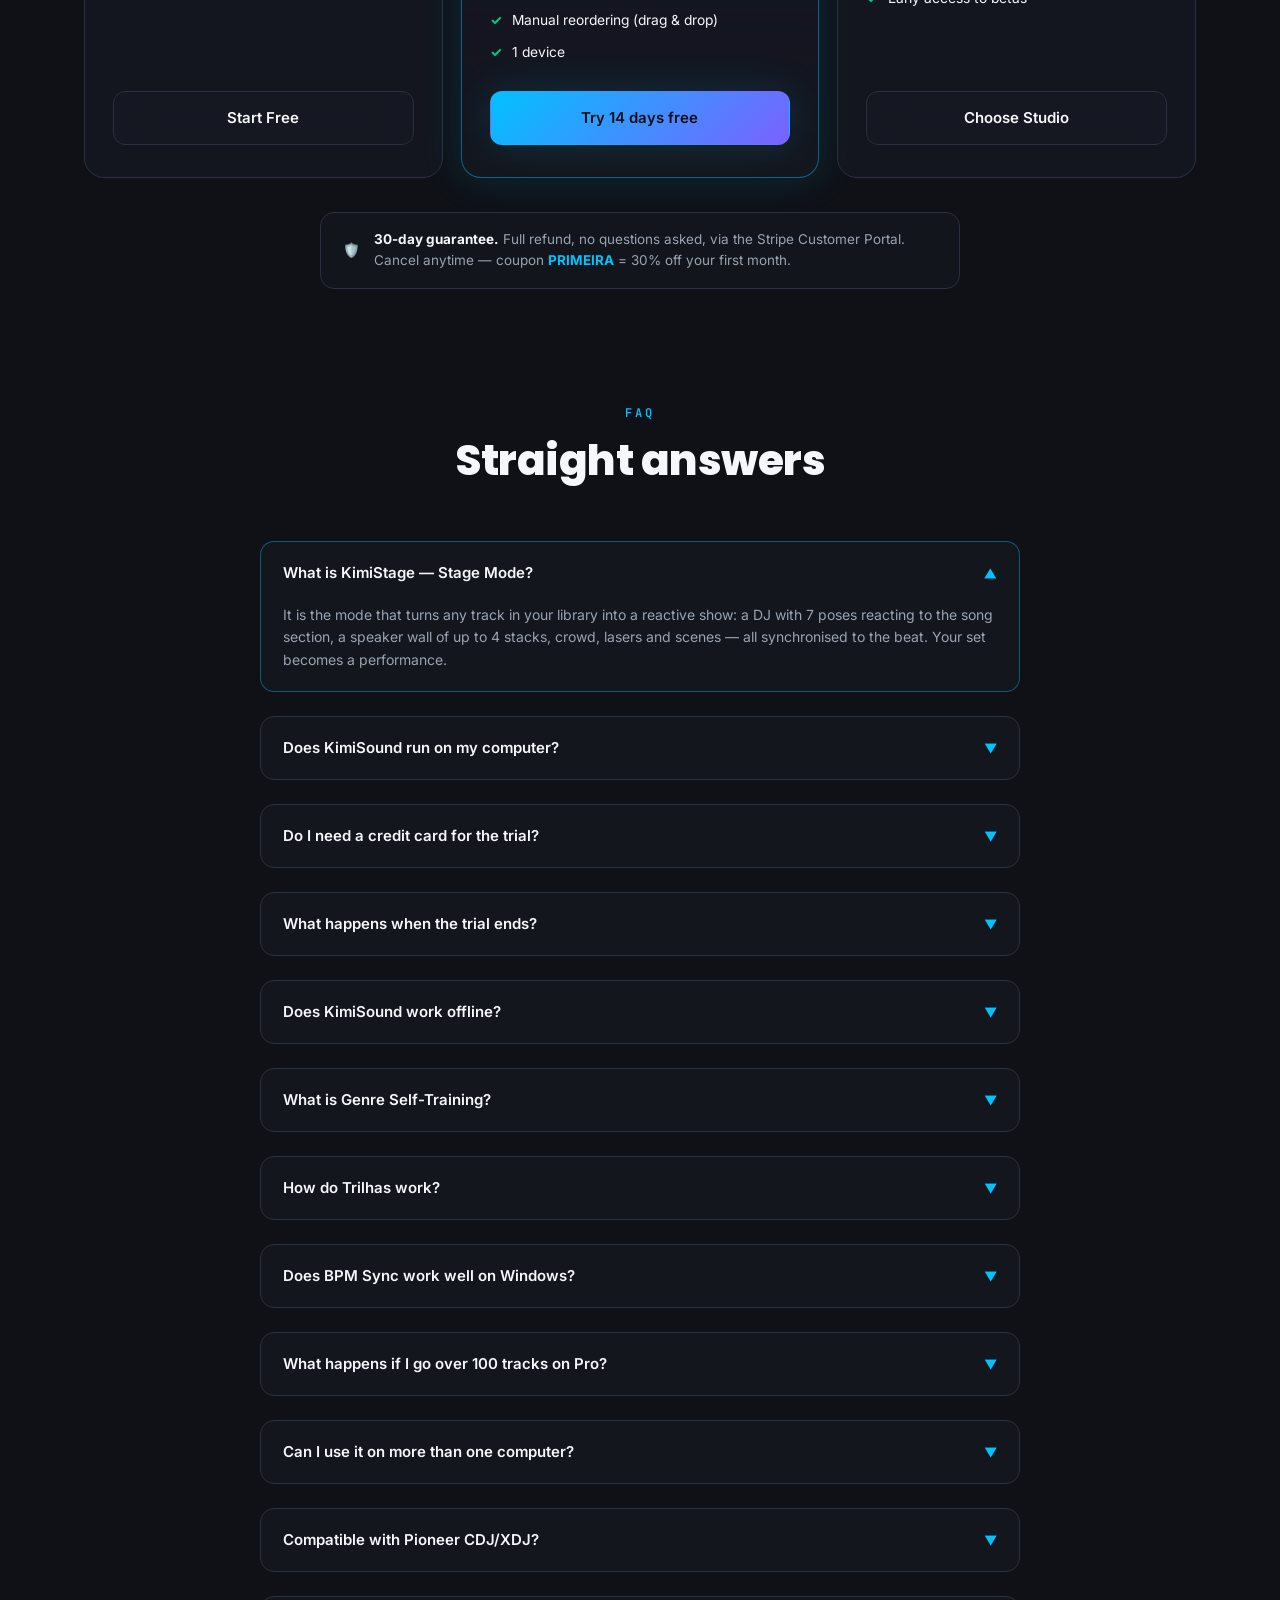
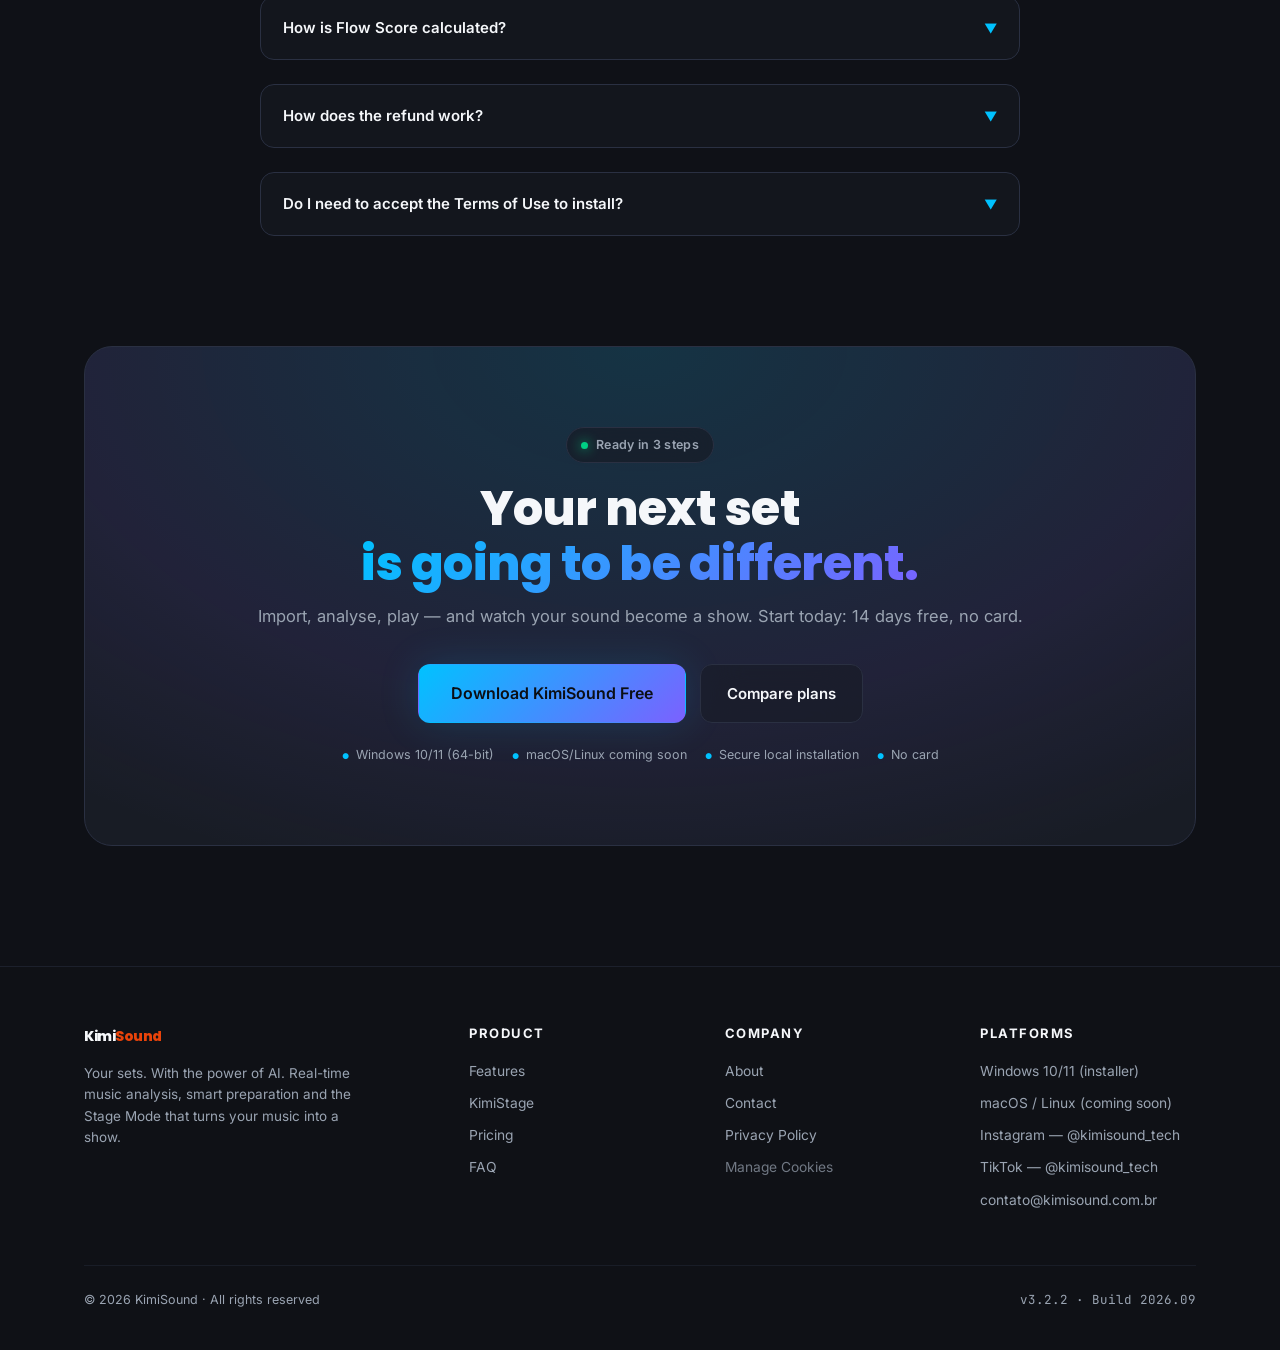
==== commit f1dba733: "feat(analytics): UTM no file_download + bump v3.2.1 -> v3.2.2 file_download ganha utm_source/medium/" ====
--- a/index.html
+++ b/index.html
@@ -51,7 +51,7 @@
       <button class="lang-btn" type="button" data-lang="es" lang="es" aria-pressed="false" title="Español"><span class="lang-flag" aria-hidden="true">🇪🇸</span><span class="lang-code">ES</span></button>
       <button class="lang-btn active" type="button" data-lang="pt-BR" lang="pt-BR" aria-pressed="true" title="Português (Brasil)"><span class="lang-flag" aria-hidden="true">🇧🇷</span><span class="lang-code">PT-BR</span></button>
     </div>
-    <a href="https://github.com/victoryan7/landing-page-kimisound/releases/download/v3.2.1/KimiSound-Setup-3.2.1.exe" target="_blank" rel="noopener" class="btn btn-primary btn-sm download-link" data-i18n="Baixar grátis">Baixar grátis</a>
+    <a href="https://github.com/victoryan7/landing-page-kimisound/releases/download/v3.2.2/KimiSound-Setup-3.2.1.exe" target="_blank" rel="noopener" class="btn btn-primary btn-sm download-link" data-cta="navbar" data-i18n="Baixar grátis">Baixar grátis</a>
     <button data-i18n-attr="aria-label" class="nav-toggle" id="navToggle" type="button" aria-label="Menu"><span></span><span></span><span></span></button>
   </div>
 </nav>
@@ -61,11 +61,11 @@
   <div class="container">
     <div class="hero-grid">
       <div class="reveal">
-        <span class="badge"><span class="dot"></span><span class="tag" id="version-badge" data-i18n="v3.2.1 · NOVO">v3.2.1 · NOVO</span> <span data-i18n="KimiStage — Modo Palco no ar">KimiStage — Modo Palco no ar</span></span>
+        <span class="badge"><span class="dot"></span><span class="tag" id="version-badge" data-i18n="v3.2.2 · NOVO">v3.2.2 · NOVO</span> <span data-i18n="KimiStage — Modo Palco no ar">KimiStage — Modo Palco no ar</span></span>
         <h1><span data-i18n="Seu set.">Seu set.</span><br><span class="grad-text" data-i18n="Virando show.">Virando show.</span></h1>
         <p class="sub" data-i18n="O KimiSound analisa sua biblioteca com IA e transforma cada faixa em um show reativo — DJ, paredão e plateia sincronizados ao beat. Prepare o set em minutos, toque no palco.">O KimiSound analisa sua biblioteca com IA e transforma cada faixa em um show reativo — DJ, paredão e plateia sincronizados ao beat. Prepare o set em minutos, toque no palco.</p>
         <div class="hero-ctas">
-          <a href="https://github.com/victoryan7/landing-page-kimisound/releases/download/v3.2.1/KimiSound-Setup-3.2.1.exe" target="_blank" rel="noopener" class="btn btn-primary download-link" data-i18n="Baixar grátis — 14 dias">Baixar grátis — 14 dias</a>
+          <a href="https://github.com/victoryan7/landing-page-kimisound/releases/download/v3.2.2/KimiSound-Setup-3.2.1.exe" target="_blank" rel="noopener" class="btn btn-primary download-link" data-cta="hero" data-i18n="Baixar grátis — 14 dias">Baixar grátis — 14 dias</a>
           <a href="#kimistage" class="btn btn-ghost" data-i18n="▶ Ver o palco em ação">▶ Ver o palco em ação</a>
         </div>
         <div class="hero-proof">
@@ -325,7 +325,7 @@
           <li data-i18n="Organização local da biblioteca">Organização local da biblioteca</li>
           <li data-i18n="1 dispositivo">1 dispositivo</li>
         </ul>
-        <a href="https://github.com/victoryan7/landing-page-kimisound/releases/download/v3.2.1/KimiSound-Setup-3.2.1.exe" target="_blank" rel="noopener" class="btn btn-ghost download-link" data-i18n="Começar Grátis">Começar Grátis</a>
+        <a href="https://github.com/victoryan7/landing-page-kimisound/releases/download/v3.2.2/KimiSound-Setup-3.2.1.exe" target="_blank" rel="noopener" class="btn btn-ghost download-link" data-cta="planos" data-i18n="Começar Grátis">Começar Grátis</a>
       </div>
 
       <div class="price-card plan featured reveal">
@@ -452,7 +452,7 @@
       <h2><span data-i18n="Seu próximo set">Seu próximo set</span><br><span class="grad-text" data-i18n="vai ser diferente.">vai ser diferente.</span></h2>
       <p class="sub" data-i18n="Importe, analise, toque — e veja seu som virar show. Comece hoje: 14 dias grátis, sem cartão.">Importe, analise, toque — e veja seu som virar show. Comece hoje: 14 dias grátis, sem cartão.</p>
       <div style="display:flex;gap:14px;justify-content:center;flex-wrap:wrap">
-        <a href="https://github.com/victoryan7/landing-page-kimisound/releases/download/v3.2.1/KimiSound-Setup-3.2.1.exe" target="_blank" rel="noopener" class="btn btn-primary download-link" style="font-size:16px;padding:16px 32px" data-i18n="Baixar KimiSound Grátis">Baixar KimiSound Grátis</a>
+        <a href="https://github.com/victoryan7/landing-page-kimisound/releases/download/v3.2.2/KimiSound-Setup-3.2.1.exe" target="_blank" rel="noopener" class="btn btn-primary download-link" data-cta="cta_final" style="font-size:16px;padding:16px 32px" data-i18n="Baixar KimiSound Grátis">Baixar KimiSound Grátis</a>
         <a href="#planos" class="btn btn-ghost" data-i18n="Comparar planos">Comparar planos</a>
       </div>
       <div class="fine">
@@ -489,7 +489,7 @@
       </div>
       <div>
         <h4 data-i18n="Plataformas">Plataformas</h4>
-        <a href="https://github.com/victoryan7/landing-page-kimisound/releases/download/v3.2.1/KimiSound-Setup-3.2.1.exe" target="_blank" rel="noopener" class="download-link" data-i18n="Windows 10/11 (executável)">Windows 10/11 (executável)</a>
+        <a href="https://github.com/victoryan7/landing-page-kimisound/releases/download/v3.2.2/KimiSound-Setup-3.2.1.exe" target="_blank" rel="noopener" class="download-link" data-cta="rodape" data-i18n="Windows 10/11 (executável)">Windows 10/11 (executável)</a>
         <a href="#" data-i18n="macOS / Linux (em breve)">macOS / Linux (em breve)</a>
         <a href="https://instagram.com/kimisound_tech" target="_blank" rel="noopener">Instagram — @kimisound_tech</a>
         <a href="https://tiktok.com/@kimisound_tech" target="_blank" rel="noopener">TikTok — @kimisound_tech</a>
@@ -498,7 +498,7 @@
     </div>
     <div class="footer-bottom">
       <span data-i18n="© 2026 KimiSound · Todos os direitos reservados">© 2026 KimiSound · Todos os direitos reservados</span>
-      <span class="ver" id="version-footer">v3.2.1 · Build 2026.09</span>
+      <span class="ver" id="version-footer">v3.2.2 · Build 2026.09</span>
     </div>
   </div>
 </footer>
@@ -790,5 +790,59 @@
 </script>
 
 <script src="assets/i18n.js"></script>
+
+<!-- ===== GA4 — funil: evento de download (visita → download) — v3.2.2 ===== -->
+<script>
+  // Mede o clique em "Baixar" e registra de qual CTA ele veio (atributo data-cta)
+  // + UTMs da campanha (persistidos em sessionStorage no load — v3.2.2).
+  // Nao interfere no download: sem preventDefault, sem atraso — o link abre normal.
+  // Consent Mode v2 respeitado: o proprio gtag decide o que pode ser enviado
+  // (com analytics_storage negado, o evento vai sem cookies/identificadores).
+  (function () {
+    // v3.2.2: persiste utm_source/medium/campaign/content/term da URL.
+    try {
+      var q = new URLSearchParams(window.location.search);
+      var utm = {};
+      ['utm_source', 'utm_medium', 'utm_campaign', 'utm_content', 'utm_term'].forEach(function (k) {
+        var v = q.get(k);
+        if (v) utm[k] = v;
+      });
+      if (Object.keys(utm).length) {
+        sessionStorage.setItem('ks_utm', JSON.stringify(utm));
+      }
+    } catch (e) { /* storage indisponivel: segue sem UTM */ }
+    function readUtm() {
+      try { return JSON.parse(sessionStorage.getItem('ks_utm') || '{}'); }
+      catch (e) { return {}; }
+    }
+    var links = document.querySelectorAll('a.download-link');
+    for (var i = 0; i < links.length; i++) {
+      links[i].addEventListener('click', function () {
+        try {
+          if (typeof gtag !== 'function') return; // bloqueador de anuncios ou script nao carregado
+          var href = this.getAttribute('href') || '';
+          var arquivo = href.split('/').pop().split('?')[0];
+          var partes = arquivo.split('.');
+          var u = readUtm();
+          gtag('event', 'file_download', {
+            file_name: arquivo,
+            file_extension: partes.length > 1 ? partes.pop().toLowerCase() : '',
+            link_url: href,
+            link_domain: 'github.com',
+            link_text: (this.textContent || '').trim().slice(0, 100),
+            cta_position: this.getAttribute('data-cta') || 'desconhecido',
+            utm_source: u.utm_source || '(direct)',
+            utm_medium: u.utm_medium || '(none)',
+            utm_campaign: u.utm_campaign || '(none)',
+            utm_content: u.utm_content || '(none)',
+            utm_term: u.utm_term || '(none)'
+          });
+        } catch (e) {
+          /* medicao nunca deve bloquear o download */
+        }
+      });
+    }
+  })();
+</script>
 </body>
 </html>
--- a/styles.css
+++ b/styles.css
@@ -899,7 +899,10 @@
   pointer-events: none;
 }
 
-.cookie-banner:not(.cookie-hidden) {
+.cookie-banner:not(.cookie-hidden) .cookie-inner {
+  /* Apenas o CONTEÚDO do banner captura cliques. O invólucro é full-width e,
+     com pointer-events auto, engolia cliques de elementos do rodapé atrás dele
+     (ex.: o link de download em "Plataformas") — detectado em 28/09/2026. */
   pointer-events: auto;
 }
 
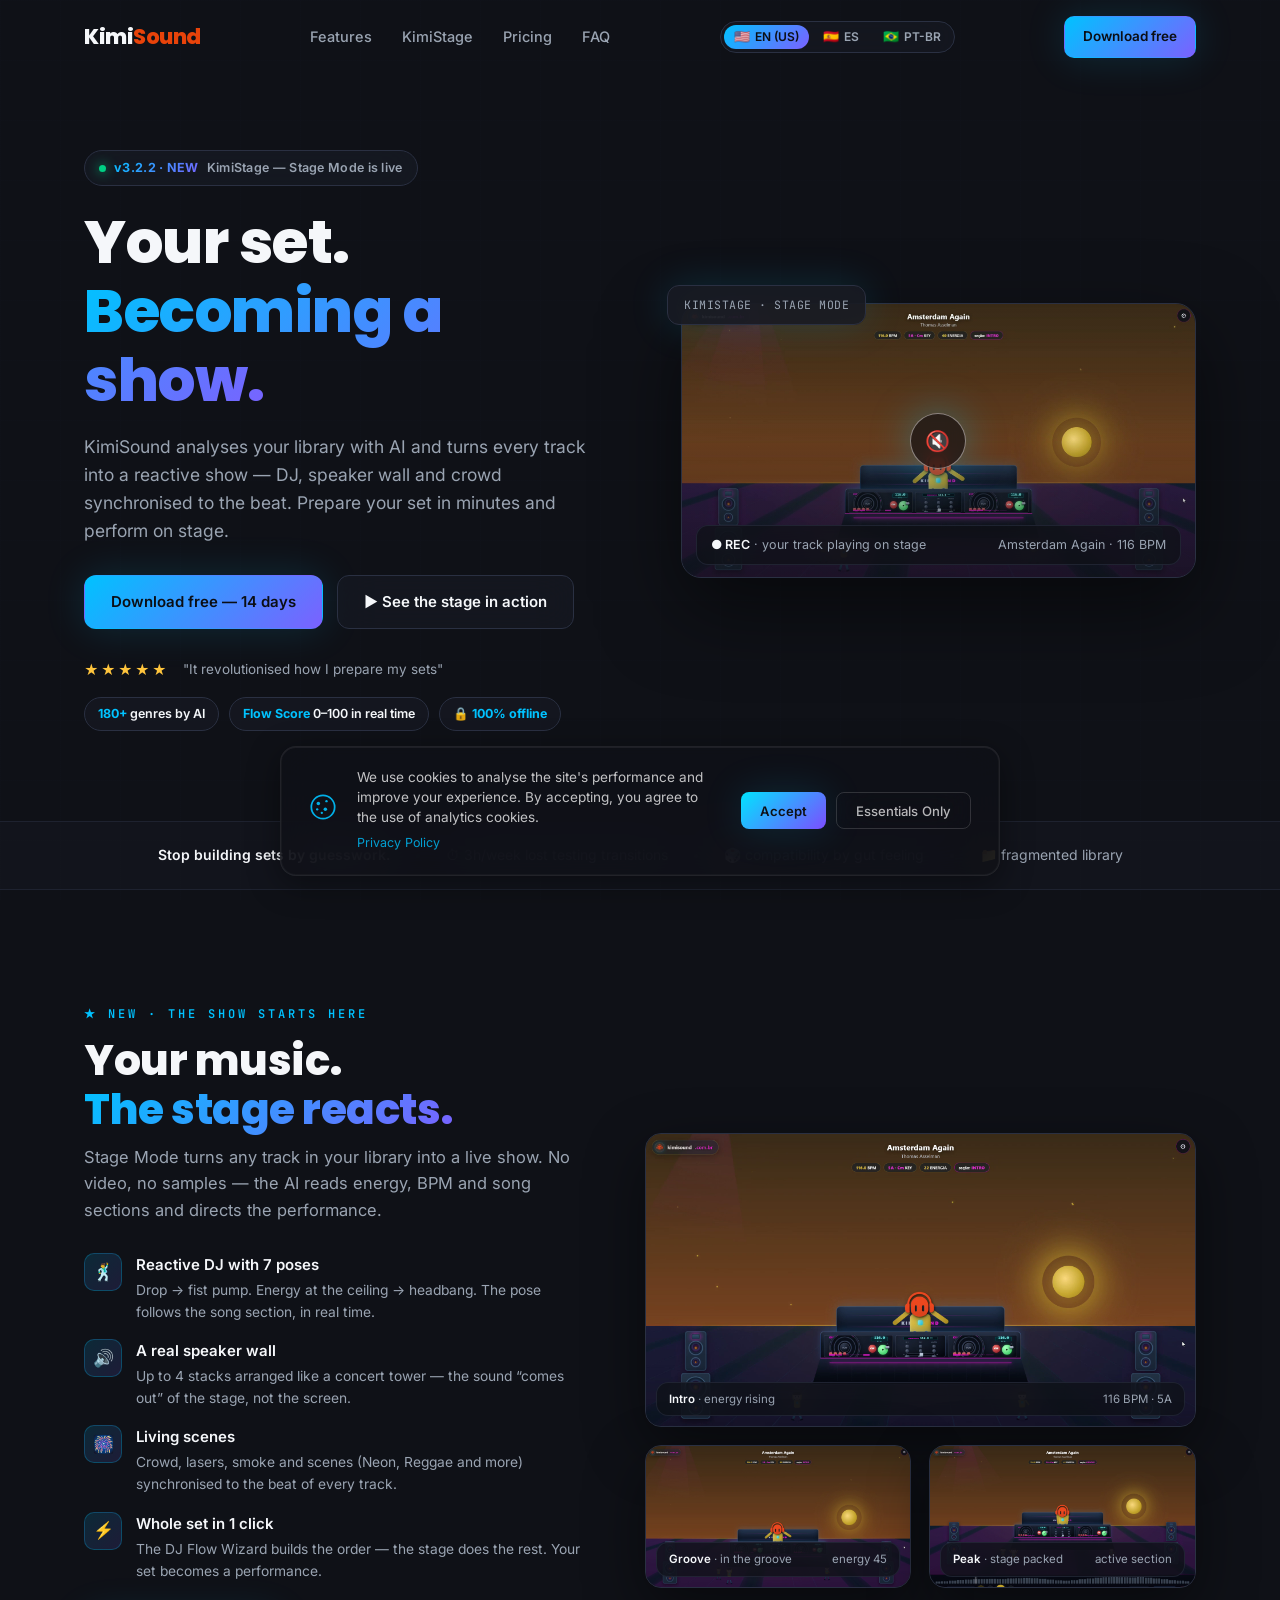
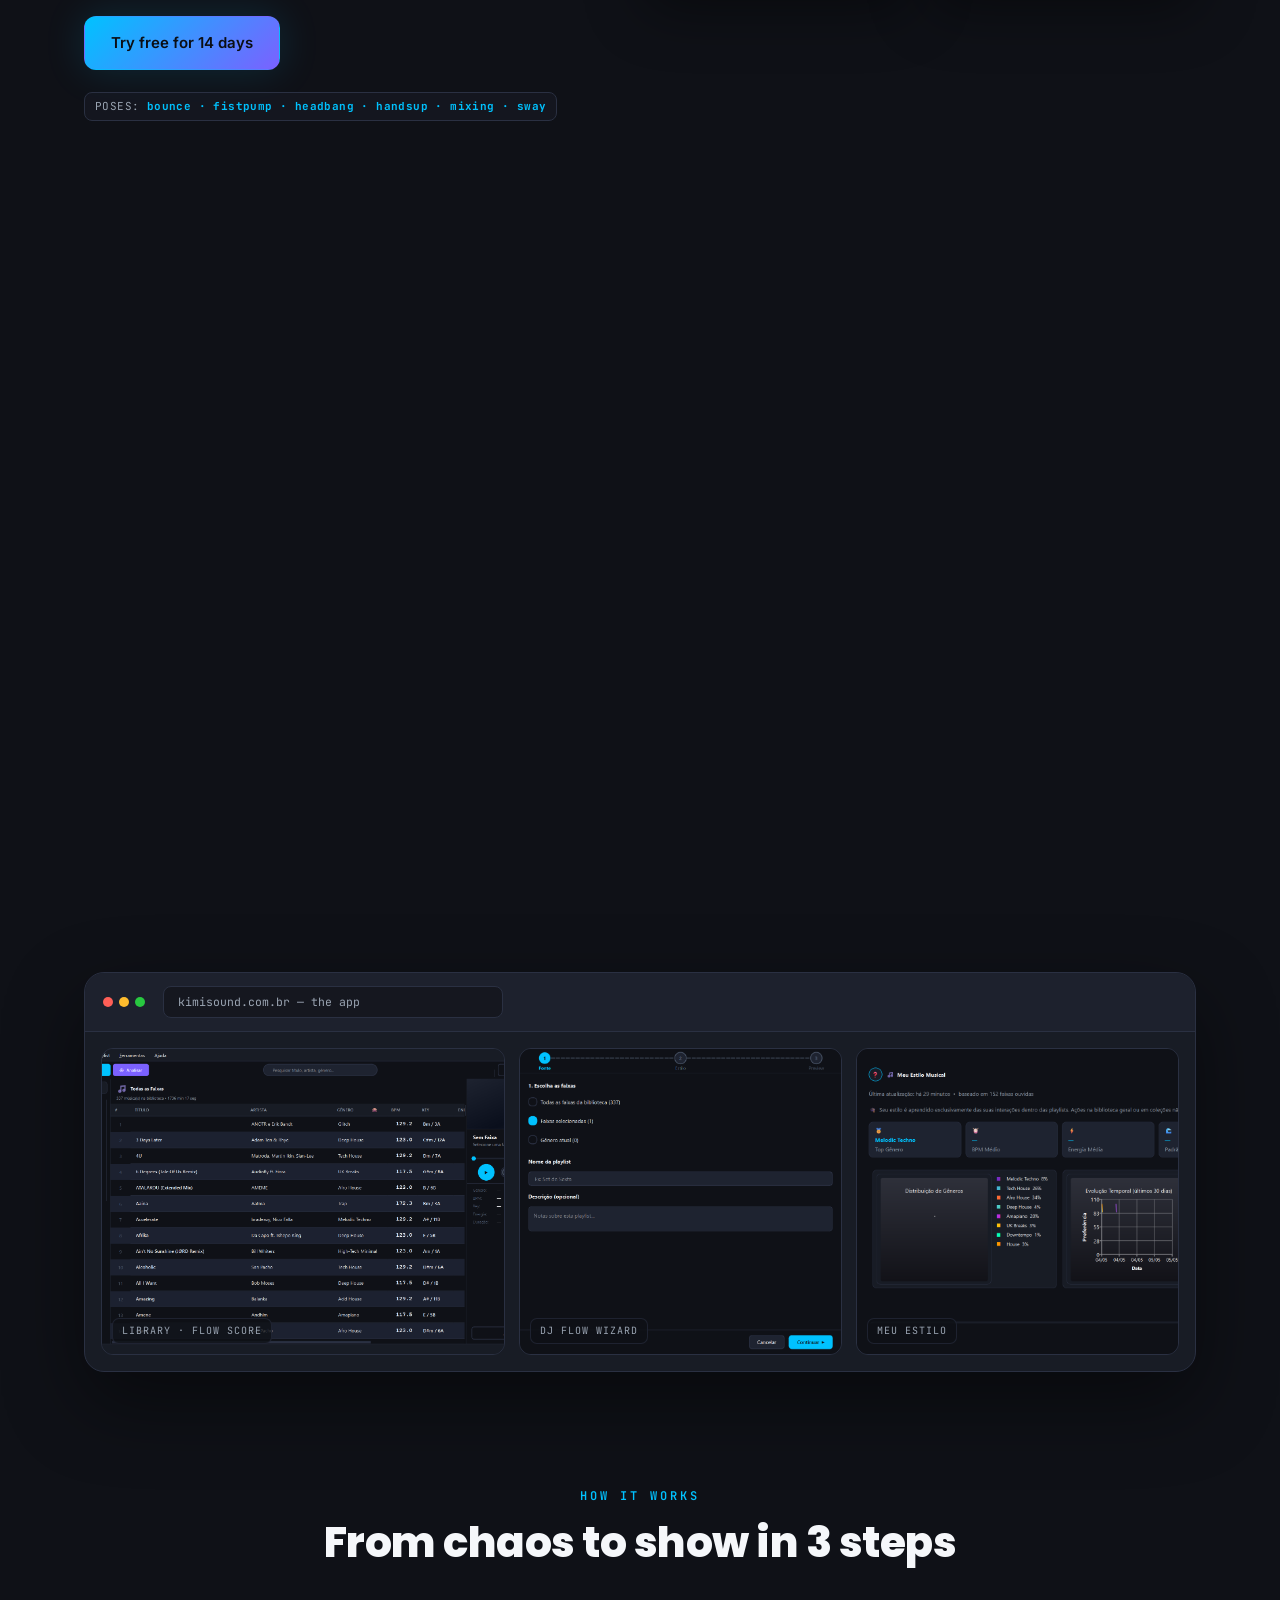
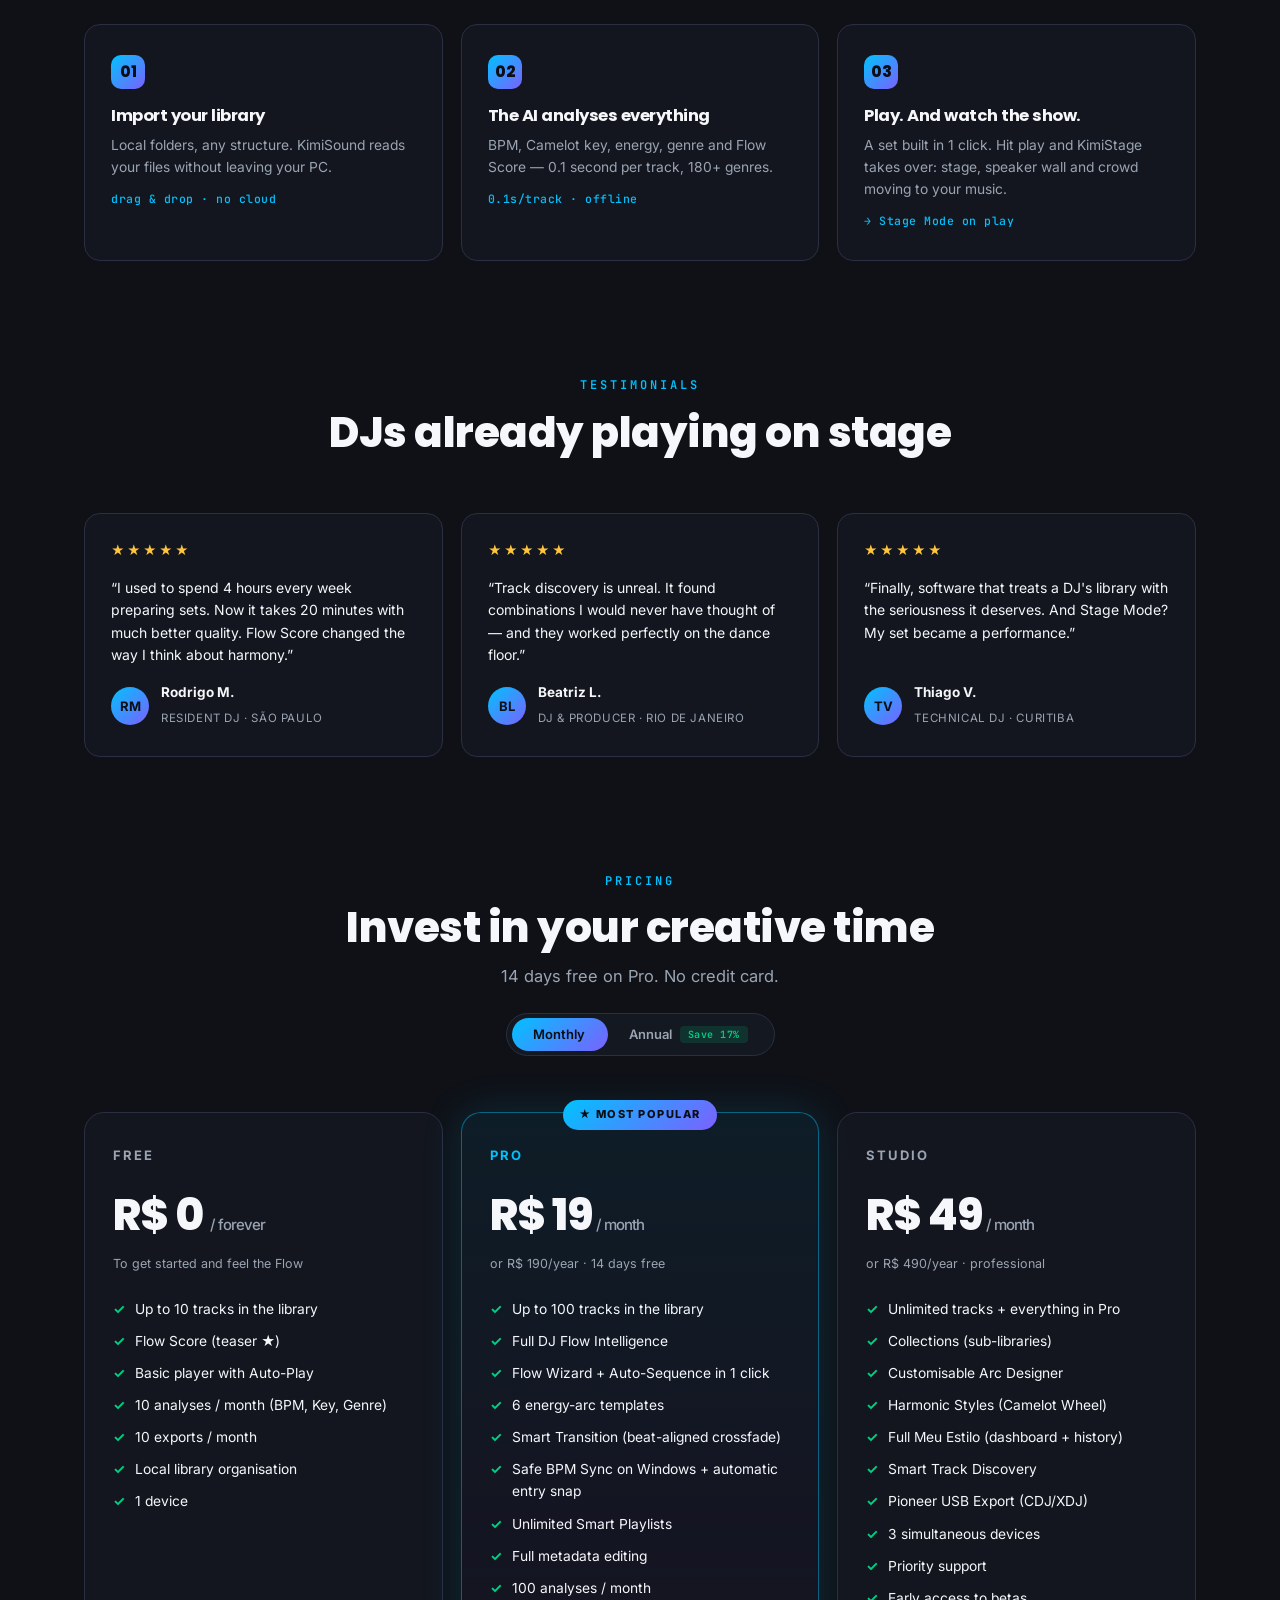
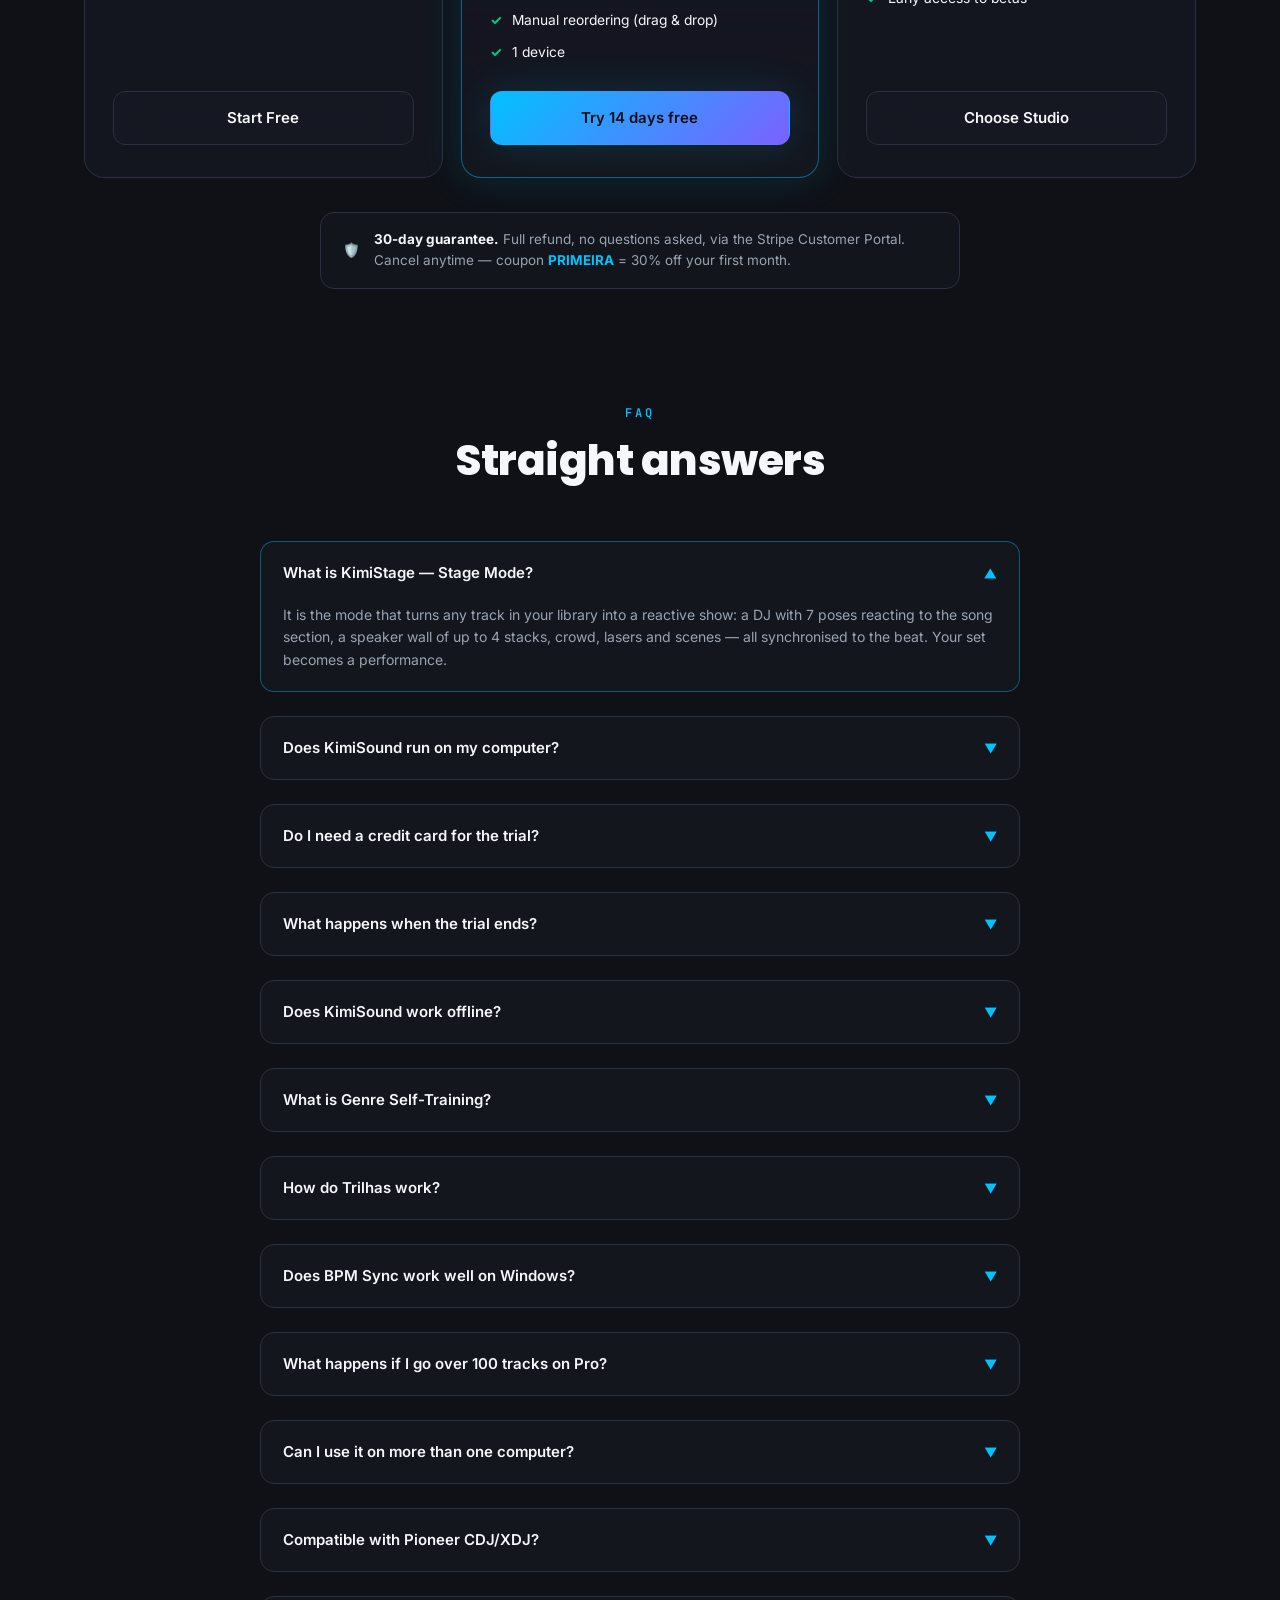
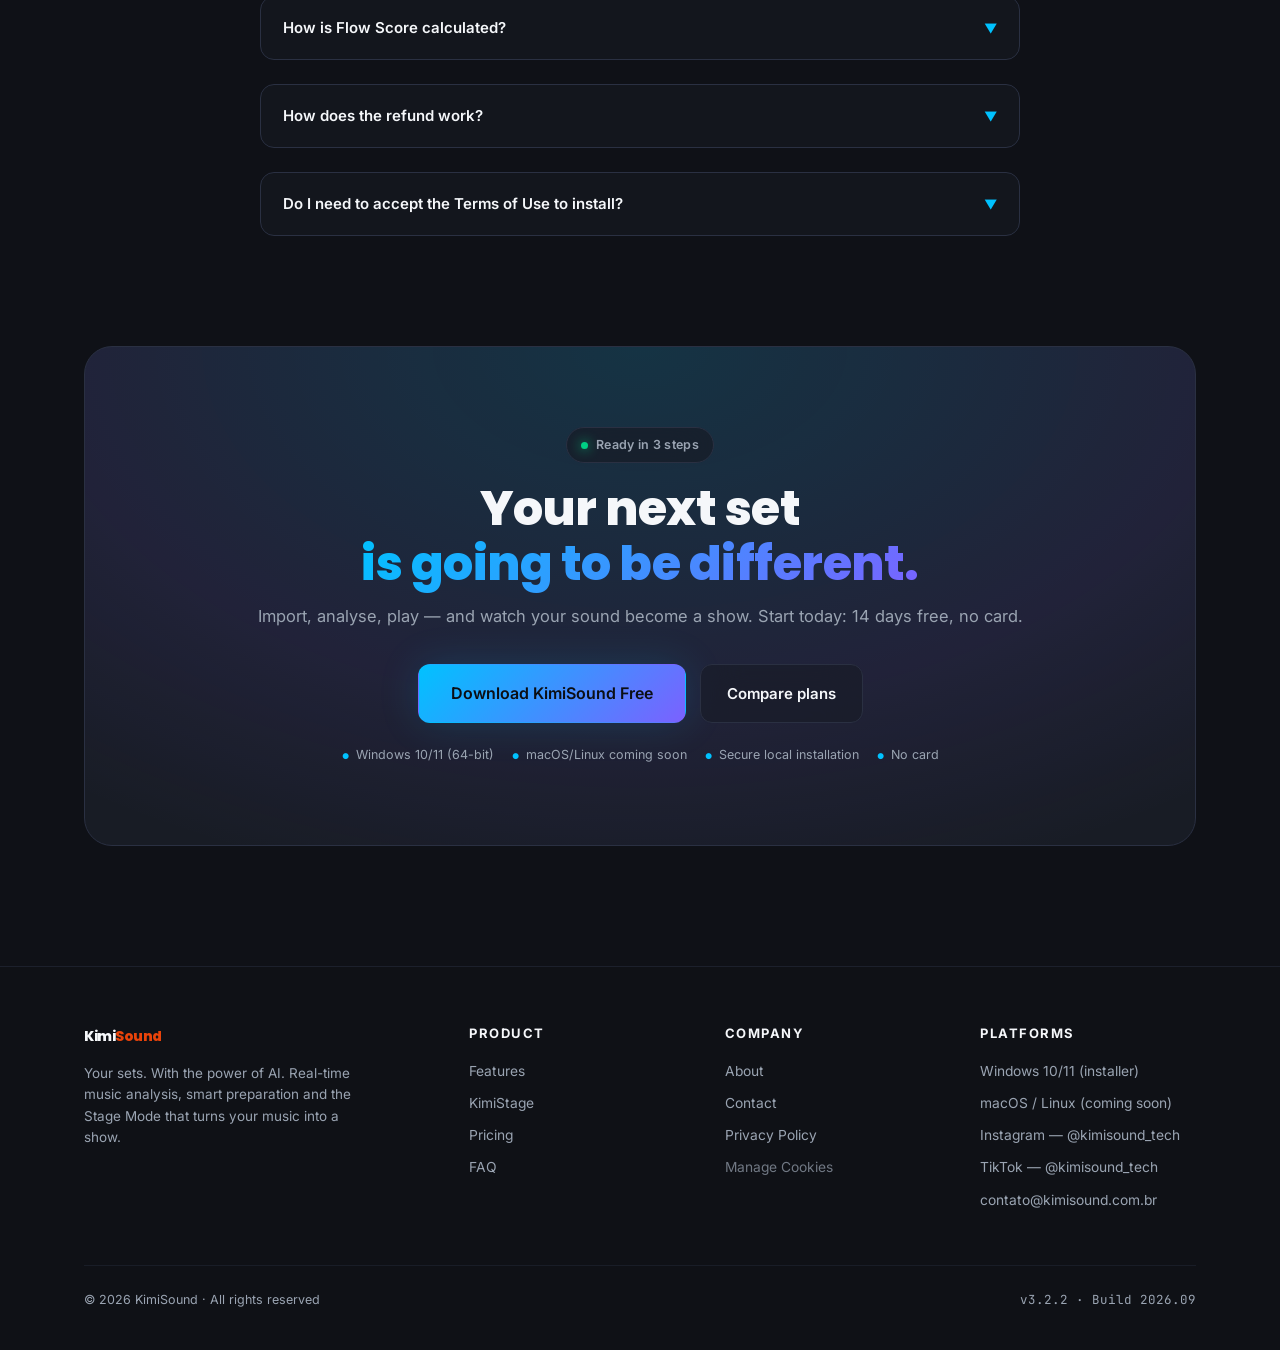
==== commit 66ed0582: "fix(landing): 5 CTAs de download apontavam para asset inexistente (v3.2.2/KimiSound-Setup-3.2.1.exe " ====
--- a/index.html
+++ b/index.html
@@ -51,7 +51,7 @@
       <button class="lang-btn" type="button" data-lang="es" lang="es" aria-pressed="false" title="Español"><span class="lang-flag" aria-hidden="true">🇪🇸</span><span class="lang-code">ES</span></button>
       <button class="lang-btn active" type="button" data-lang="pt-BR" lang="pt-BR" aria-pressed="true" title="Português (Brasil)"><span class="lang-flag" aria-hidden="true">🇧🇷</span><span class="lang-code">PT-BR</span></button>
     </div>
-    <a href="https://github.com/victoryan7/landing-page-kimisound/releases/download/v3.2.2/KimiSound-Setup-3.2.1.exe" target="_blank" rel="noopener" class="btn btn-primary btn-sm download-link" data-cta="navbar" data-i18n="Baixar grátis">Baixar grátis</a>
+    <a href="https://github.com/victoryan7/landing-page-kimisound/releases/download/v3.2.2/KimiSound-Setup-3.2.2.exe" target="_blank" rel="noopener" class="btn btn-primary btn-sm download-link" data-cta="navbar" data-i18n="Baixar grátis">Baixar grátis</a>
     <button data-i18n-attr="aria-label" class="nav-toggle" id="navToggle" type="button" aria-label="Menu"><span></span><span></span><span></span></button>
   </div>
 </nav>
@@ -65,7 +65,7 @@
         <h1><span data-i18n="Seu set.">Seu set.</span><br><span class="grad-text" data-i18n="Virando show.">Virando show.</span></h1>
         <p class="sub" data-i18n="O KimiSound analisa sua biblioteca com IA e transforma cada faixa em um show reativo — DJ, paredão e plateia sincronizados ao beat. Prepare o set em minutos, toque no palco.">O KimiSound analisa sua biblioteca com IA e transforma cada faixa em um show reativo — DJ, paredão e plateia sincronizados ao beat. Prepare o set em minutos, toque no palco.</p>
         <div class="hero-ctas">
-          <a href="https://github.com/victoryan7/landing-page-kimisound/releases/download/v3.2.2/KimiSound-Setup-3.2.1.exe" target="_blank" rel="noopener" class="btn btn-primary download-link" data-cta="hero" data-i18n="Baixar grátis — 14 dias">Baixar grátis — 14 dias</a>
+          <a href="https://github.com/victoryan7/landing-page-kimisound/releases/download/v3.2.2/KimiSound-Setup-3.2.2.exe" target="_blank" rel="noopener" class="btn btn-primary download-link" data-cta="hero" data-i18n="Baixar grátis — 14 dias">Baixar grátis — 14 dias</a>
           <a href="#kimistage" class="btn btn-ghost" data-i18n="▶ Ver o palco em ação">▶ Ver o palco em ação</a>
         </div>
         <div class="hero-proof">
@@ -325,7 +325,7 @@
           <li data-i18n="Organização local da biblioteca">Organização local da biblioteca</li>
           <li data-i18n="1 dispositivo">1 dispositivo</li>
         </ul>
-        <a href="https://github.com/victoryan7/landing-page-kimisound/releases/download/v3.2.2/KimiSound-Setup-3.2.1.exe" target="_blank" rel="noopener" class="btn btn-ghost download-link" data-cta="planos" data-i18n="Começar Grátis">Começar Grátis</a>
+        <a href="https://github.com/victoryan7/landing-page-kimisound/releases/download/v3.2.2/KimiSound-Setup-3.2.2.exe" target="_blank" rel="noopener" class="btn btn-ghost download-link" data-cta="planos" data-i18n="Começar Grátis">Começar Grátis</a>
       </div>
 
       <div class="price-card plan featured reveal">
@@ -452,7 +452,7 @@
       <h2><span data-i18n="Seu próximo set">Seu próximo set</span><br><span class="grad-text" data-i18n="vai ser diferente.">vai ser diferente.</span></h2>
       <p class="sub" data-i18n="Importe, analise, toque — e veja seu som virar show. Comece hoje: 14 dias grátis, sem cartão.">Importe, analise, toque — e veja seu som virar show. Comece hoje: 14 dias grátis, sem cartão.</p>
       <div style="display:flex;gap:14px;justify-content:center;flex-wrap:wrap">
-        <a href="https://github.com/victoryan7/landing-page-kimisound/releases/download/v3.2.2/KimiSound-Setup-3.2.1.exe" target="_blank" rel="noopener" class="btn btn-primary download-link" data-cta="cta_final" style="font-size:16px;padding:16px 32px" data-i18n="Baixar KimiSound Grátis">Baixar KimiSound Grátis</a>
+        <a href="https://github.com/victoryan7/landing-page-kimisound/releases/download/v3.2.2/KimiSound-Setup-3.2.2.exe" target="_blank" rel="noopener" class="btn btn-primary download-link" data-cta="cta_final" style="font-size:16px;padding:16px 32px" data-i18n="Baixar KimiSound Grátis">Baixar KimiSound Grátis</a>
         <a href="#planos" class="btn btn-ghost" data-i18n="Comparar planos">Comparar planos</a>
       </div>
       <div class="fine">
@@ -489,7 +489,7 @@
       </div>
       <div>
         <h4 data-i18n="Plataformas">Plataformas</h4>
-        <a href="https://github.com/victoryan7/landing-page-kimisound/releases/download/v3.2.2/KimiSound-Setup-3.2.1.exe" target="_blank" rel="noopener" class="download-link" data-cta="rodape" data-i18n="Windows 10/11 (executável)">Windows 10/11 (executável)</a>
+        <a href="https://github.com/victoryan7/landing-page-kimisound/releases/download/v3.2.2/KimiSound-Setup-3.2.2.exe" target="_blank" rel="noopener" class="download-link" data-cta="rodape" data-i18n="Windows 10/11 (executável)">Windows 10/11 (executável)</a>
         <a href="#" data-i18n="macOS / Linux (em breve)">macOS / Linux (em breve)</a>
         <a href="https://instagram.com/kimisound_tech" target="_blank" rel="noopener">Instagram — @kimisound_tech</a>
         <a href="https://tiktok.com/@kimisound_tech" target="_blank" rel="noopener">TikTok — @kimisound_tech</a>
